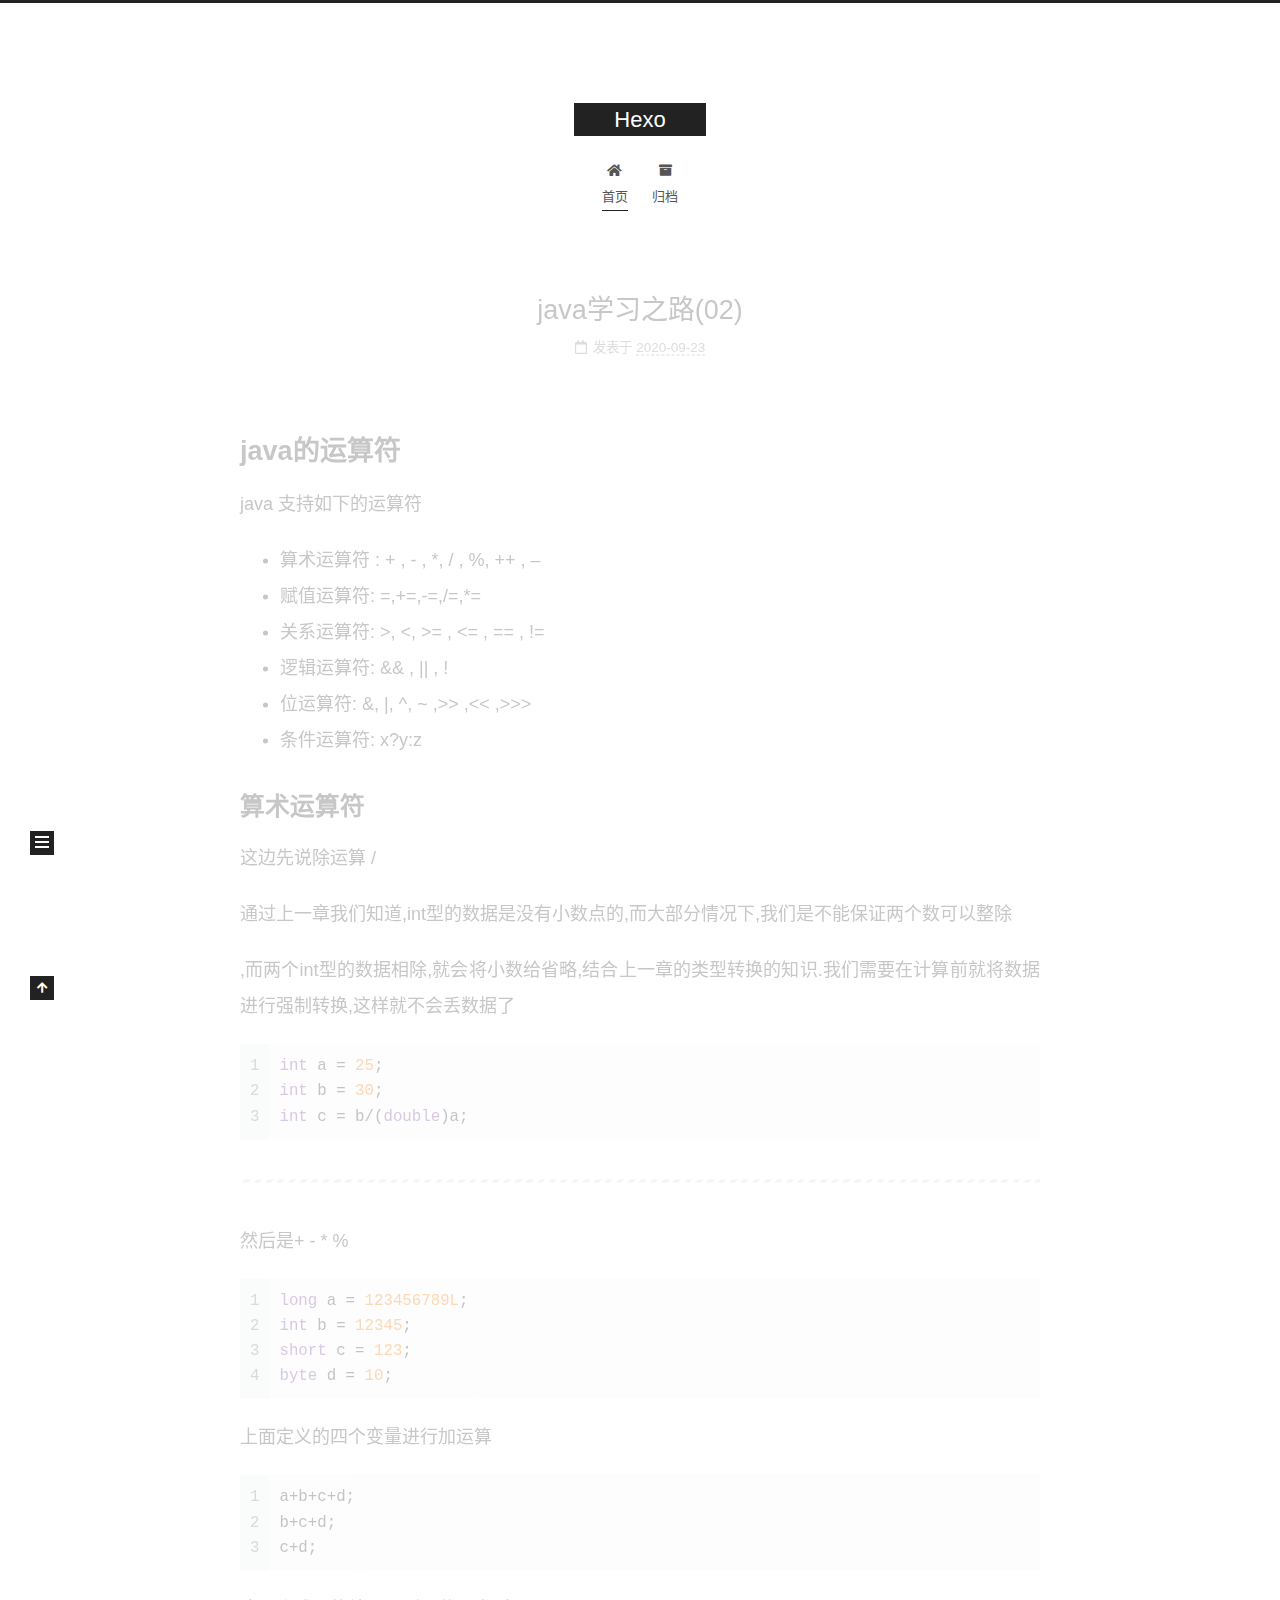
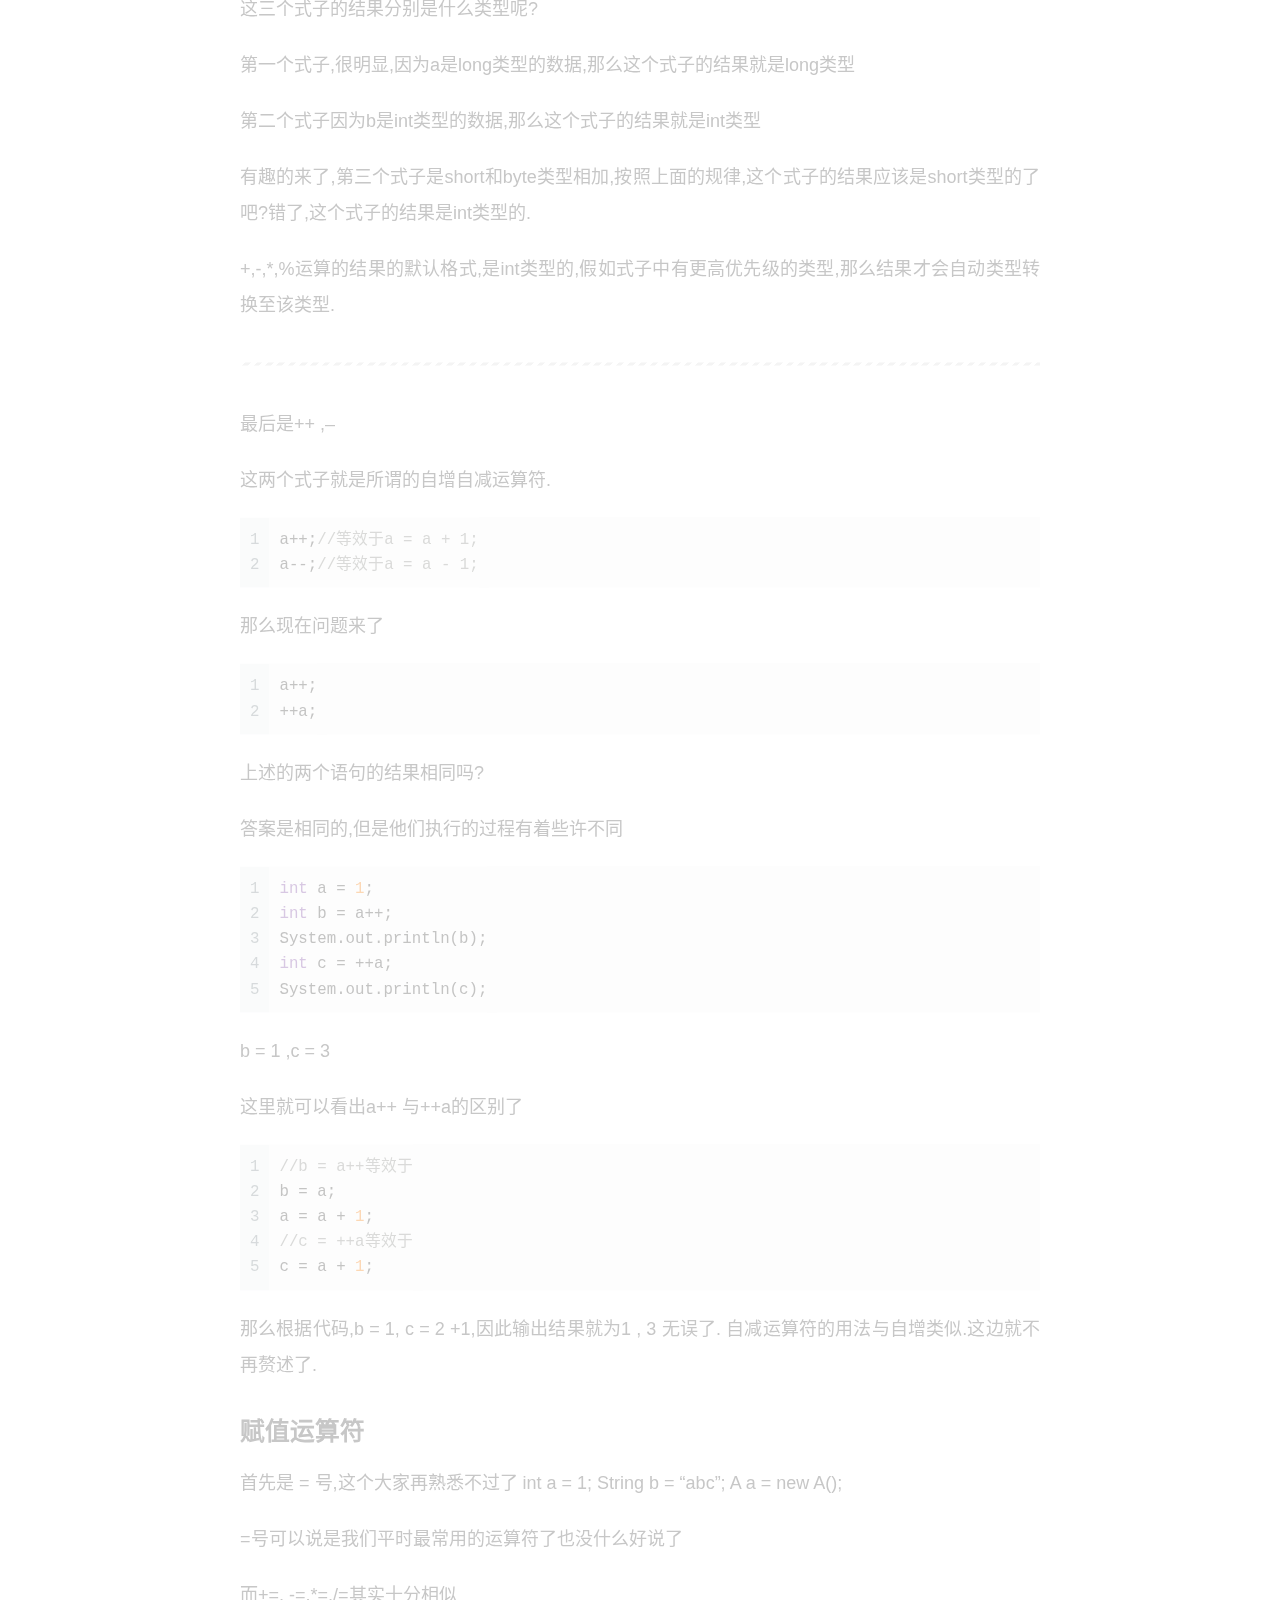
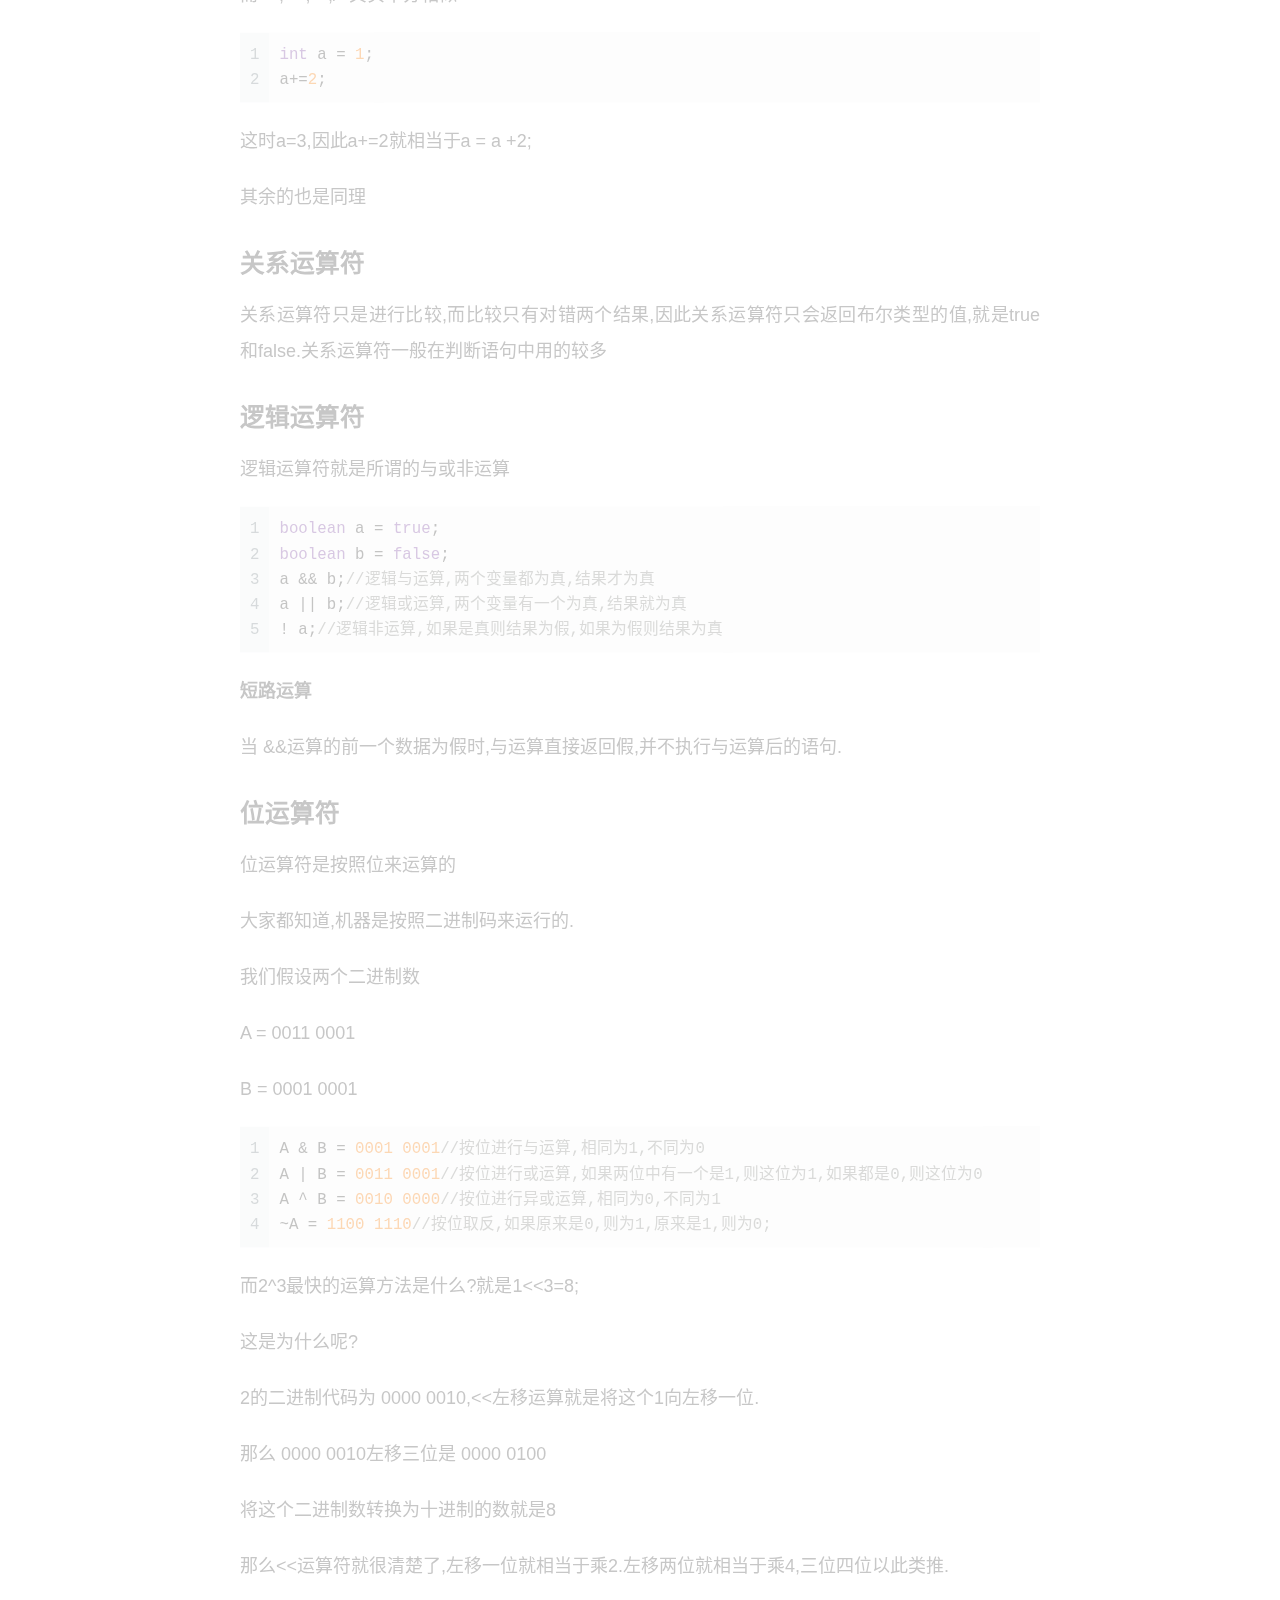
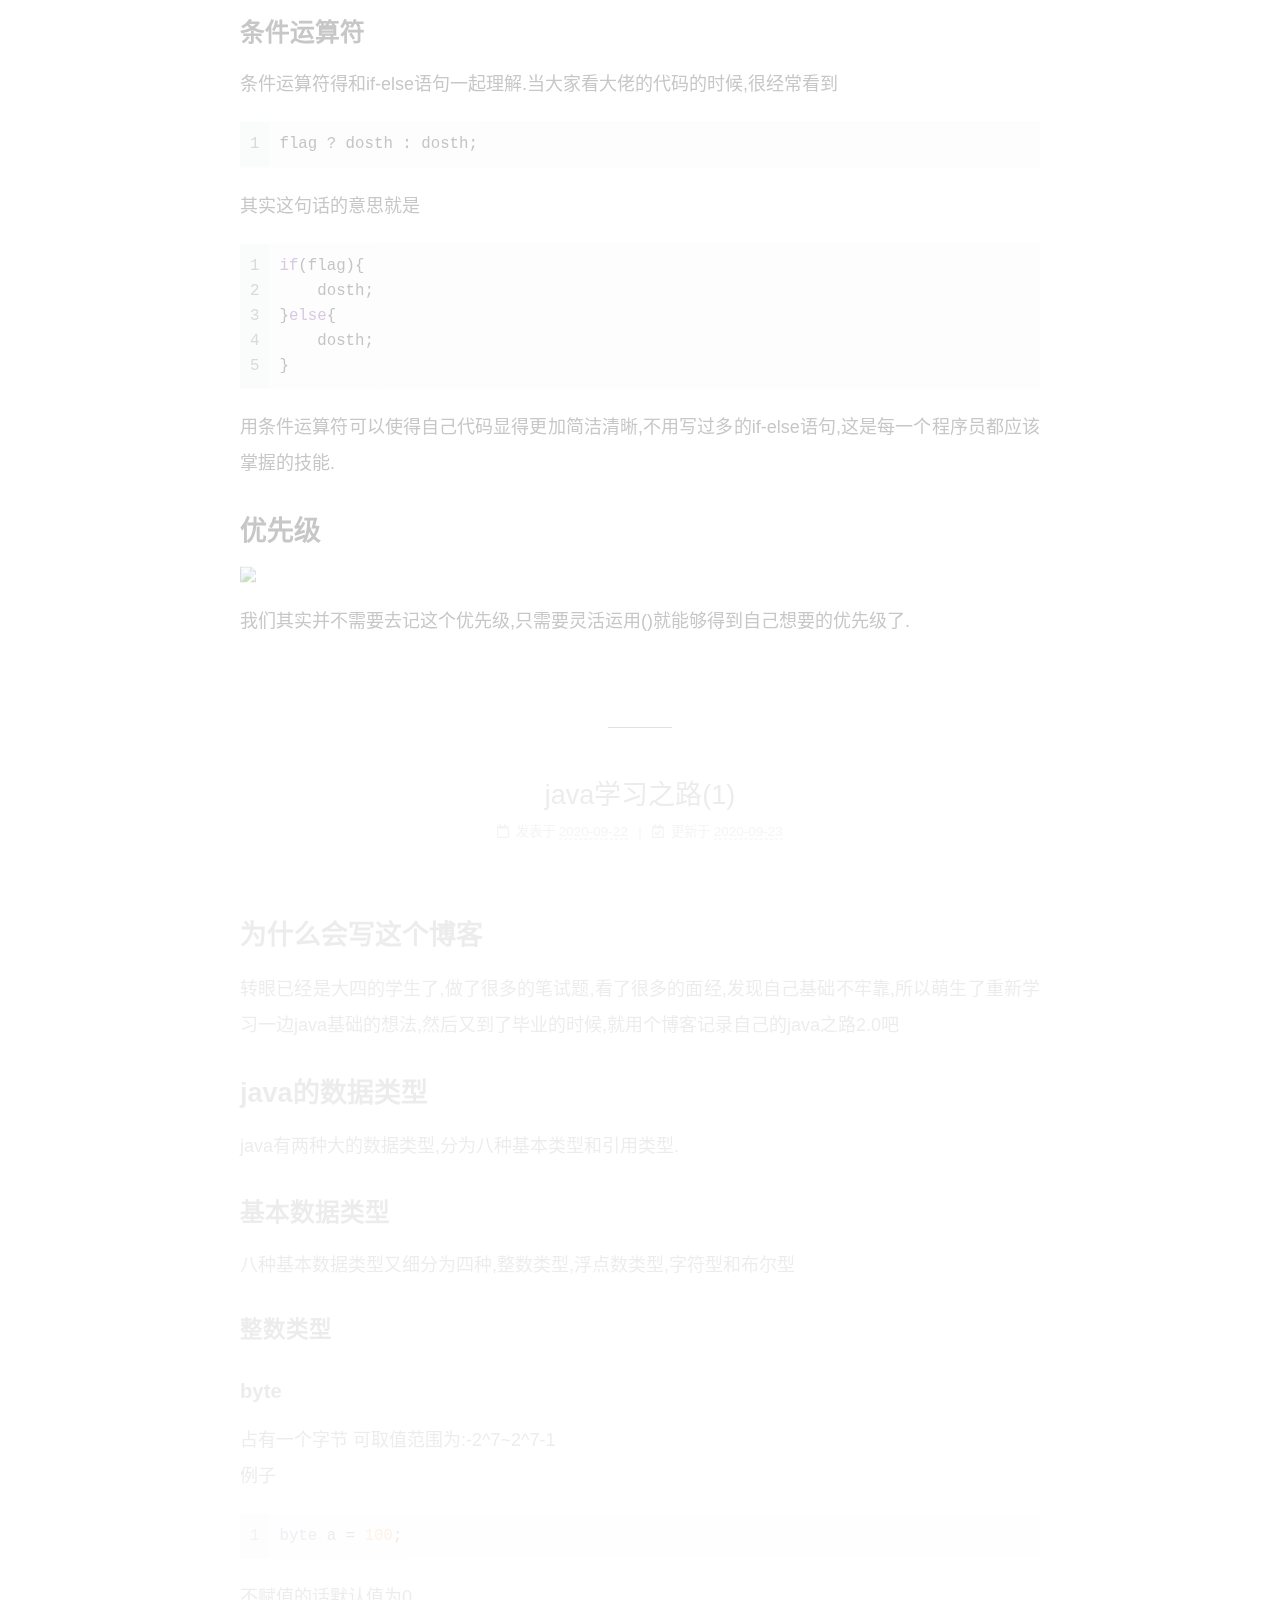
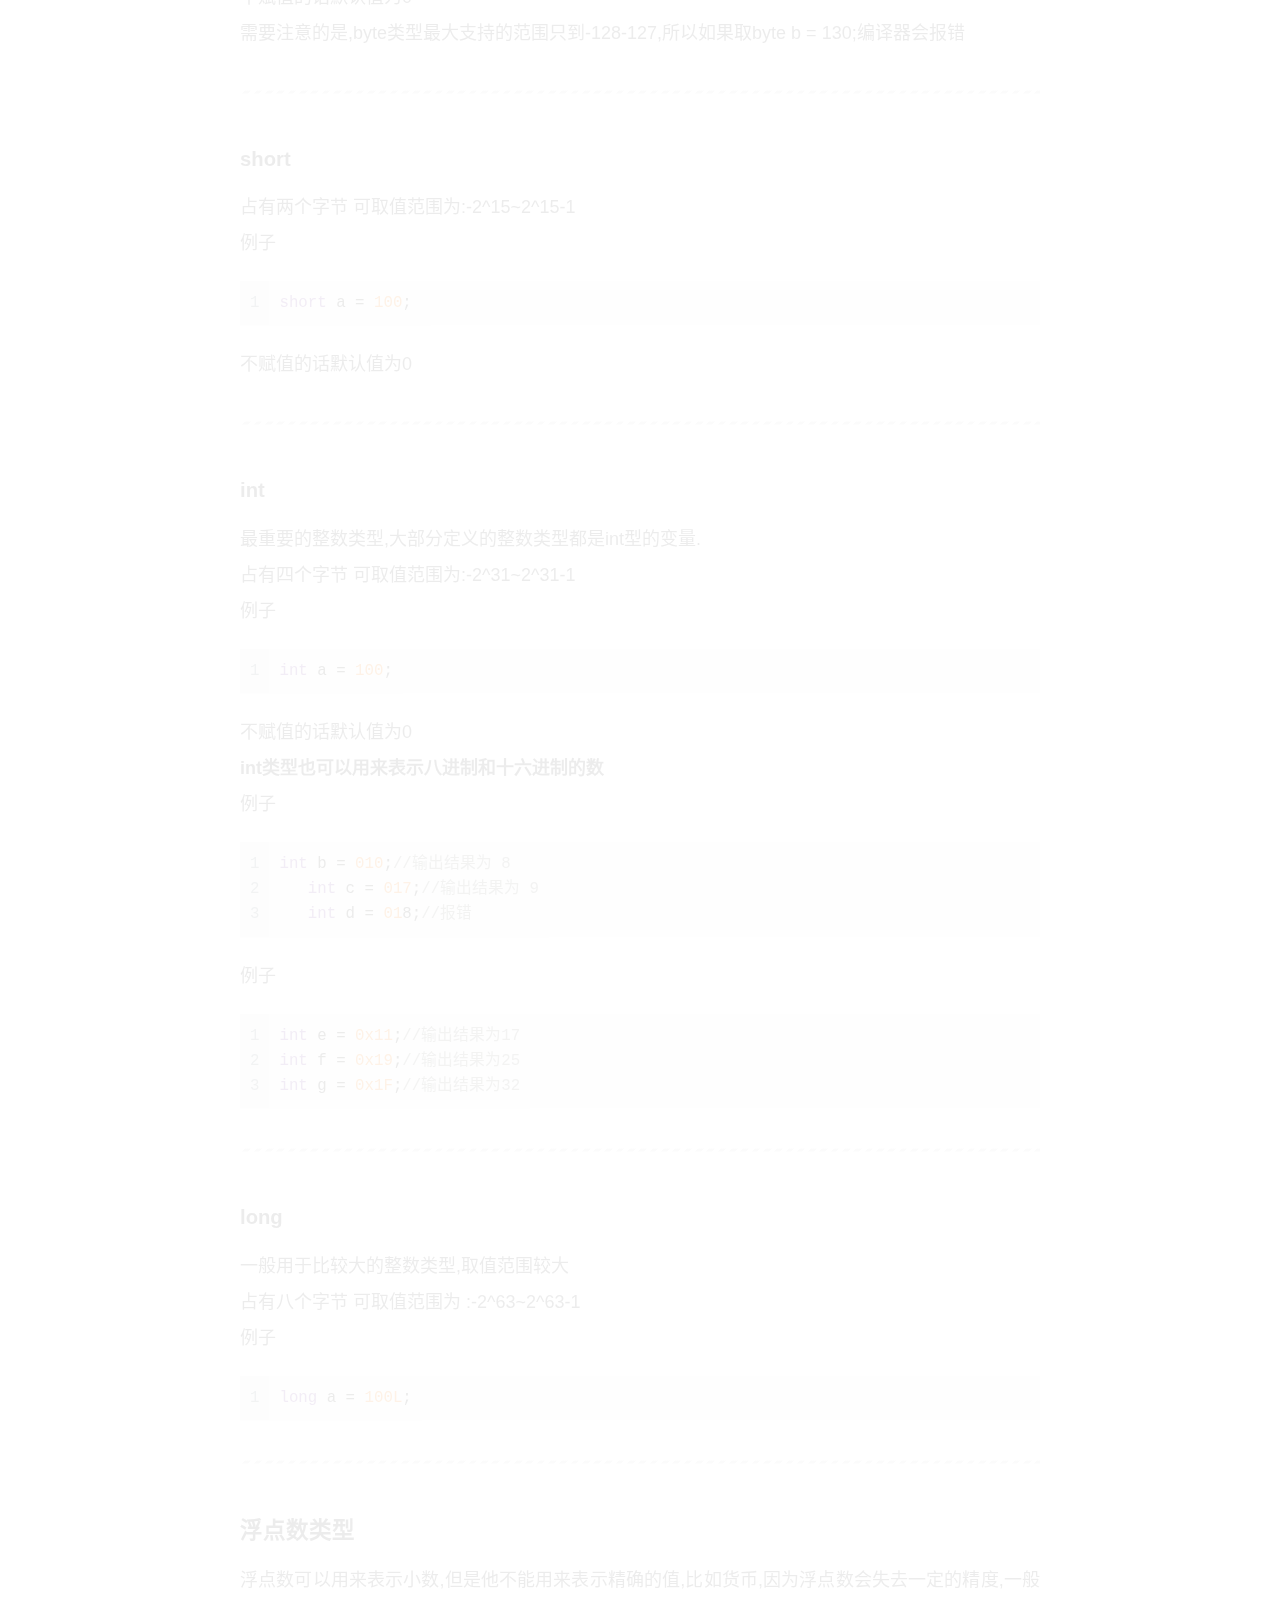
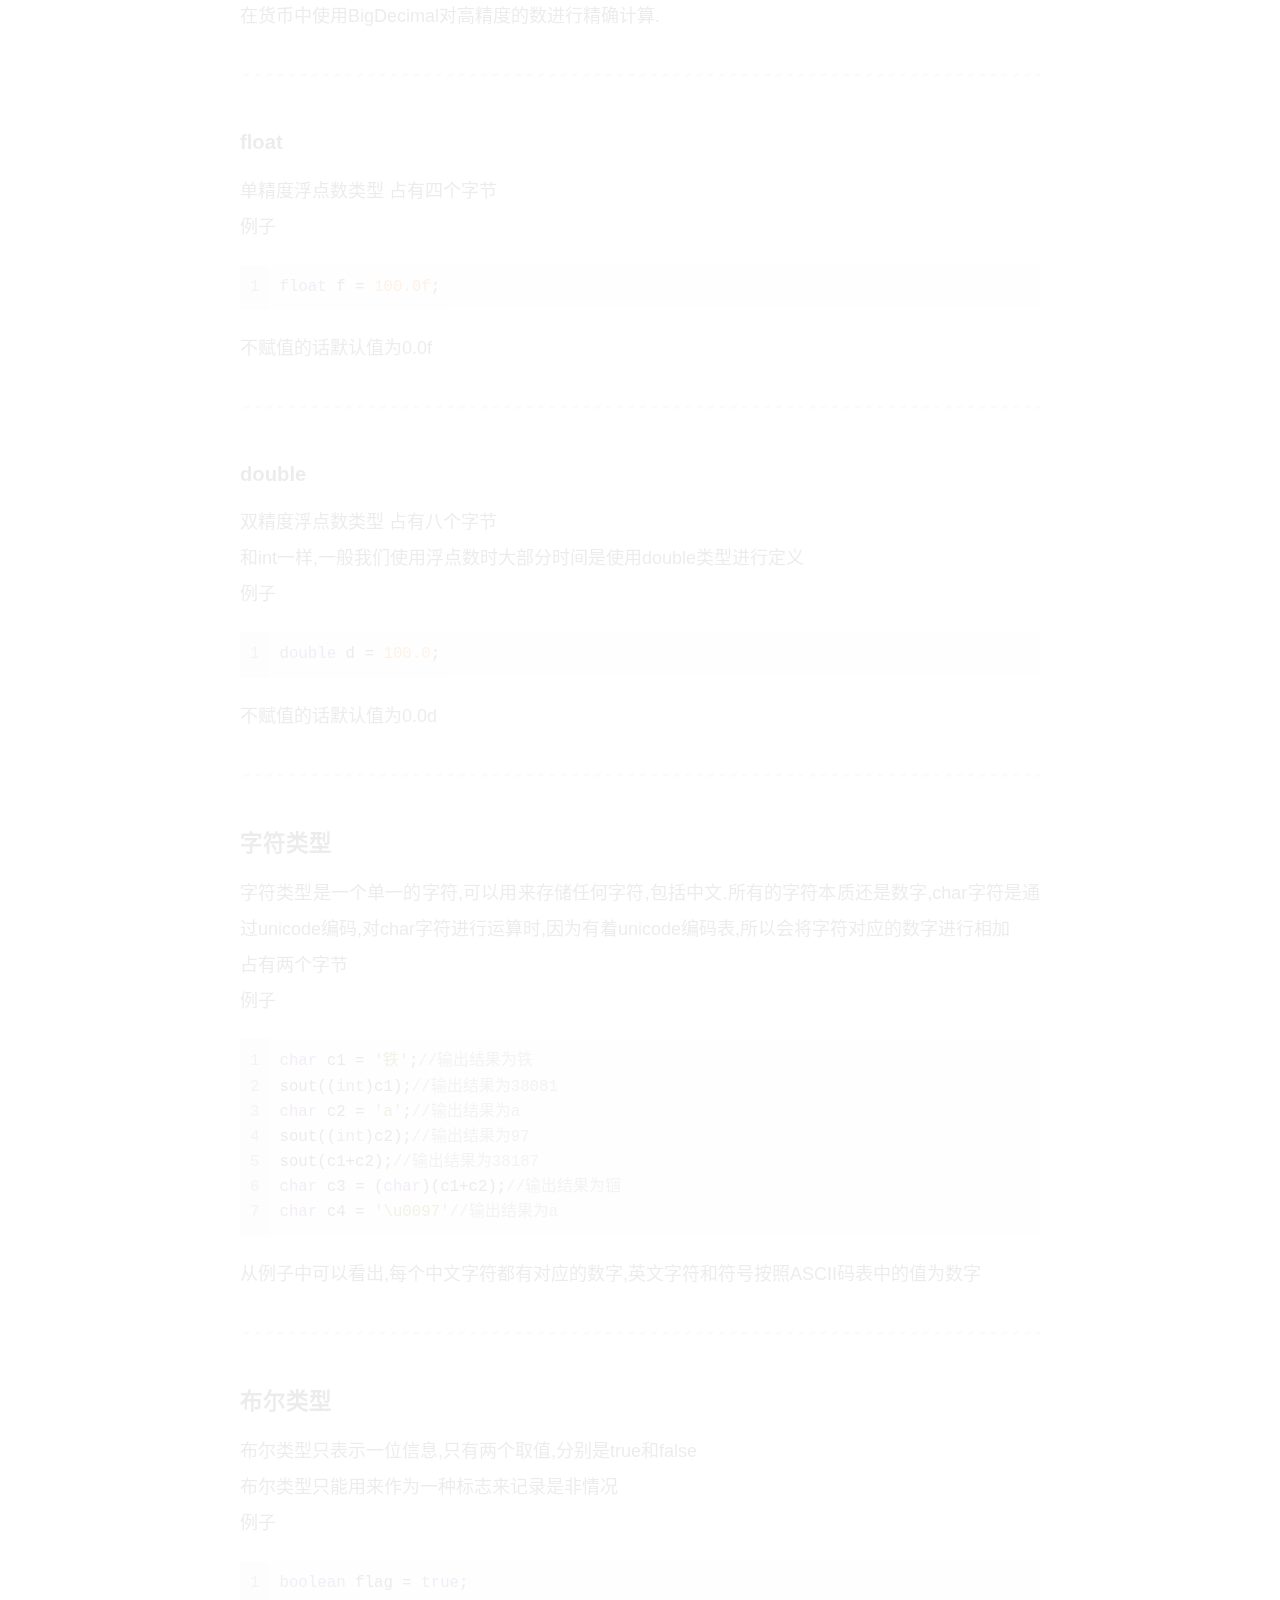
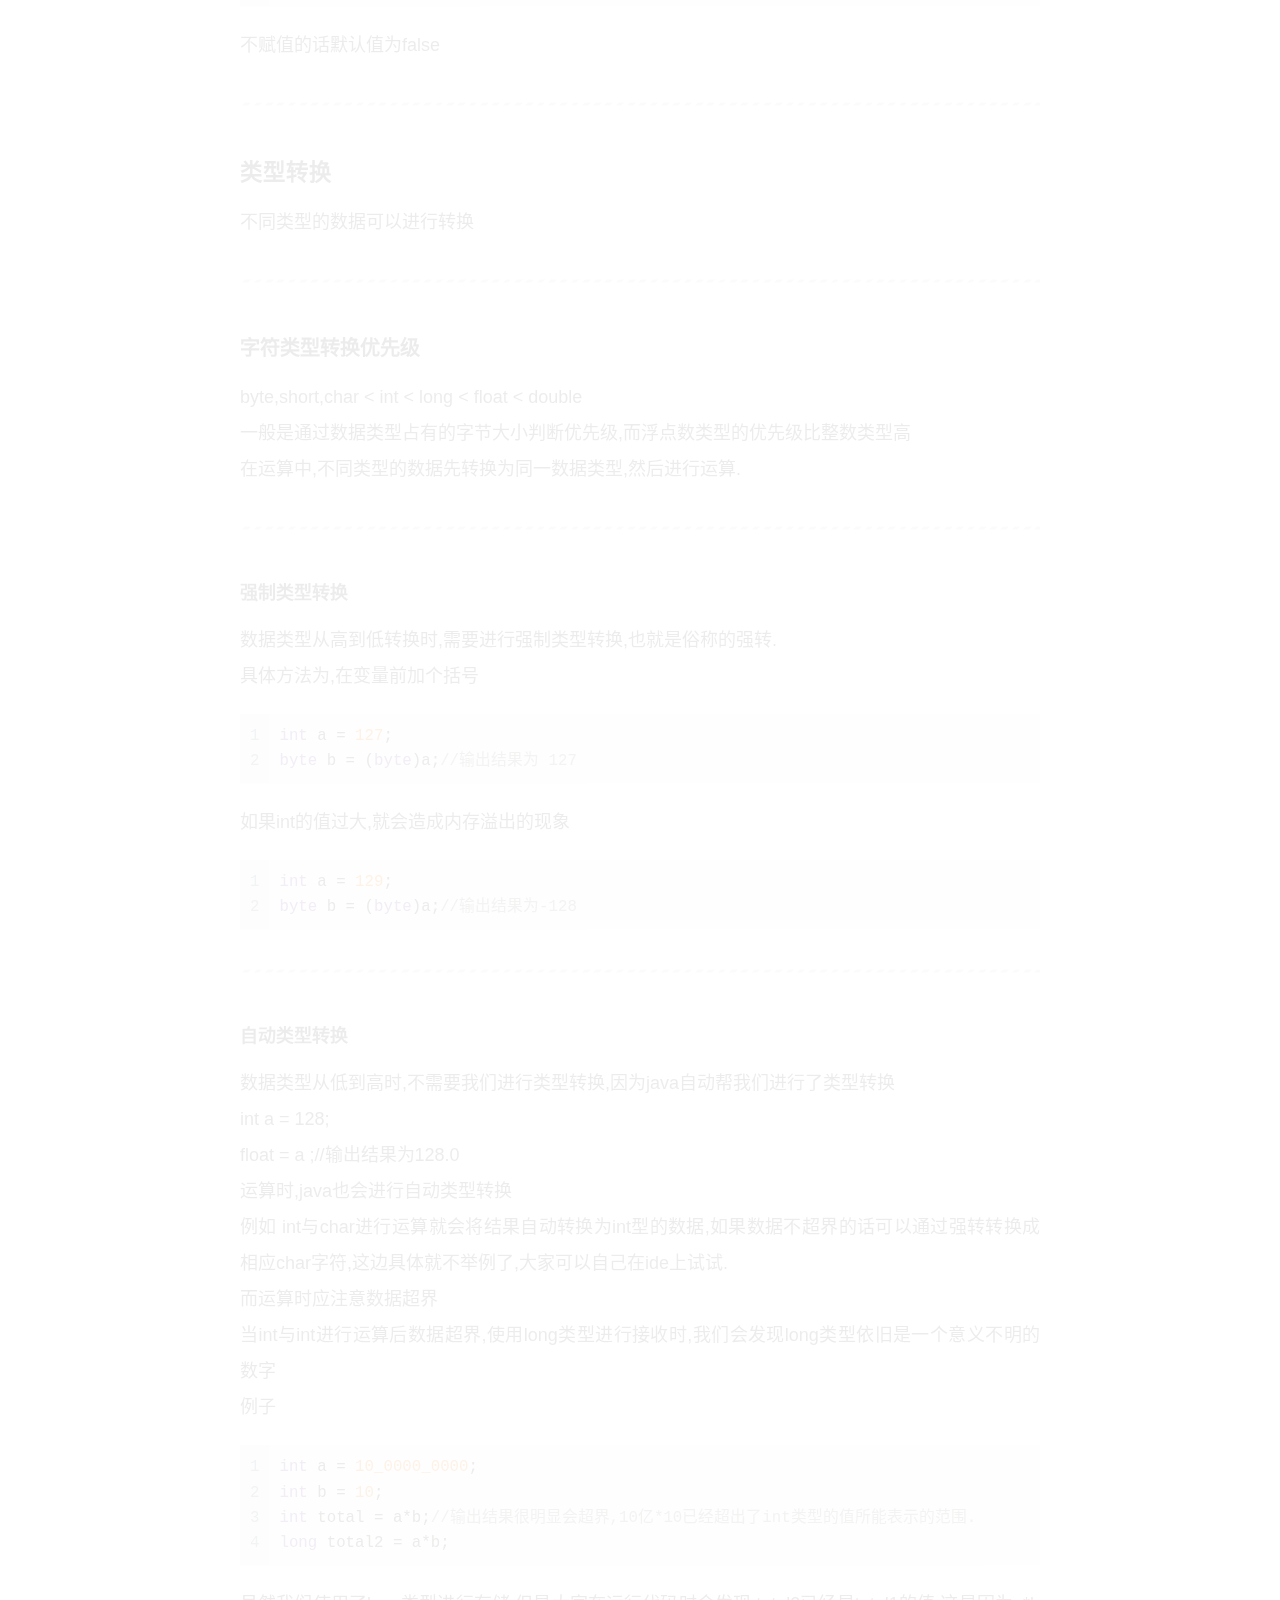
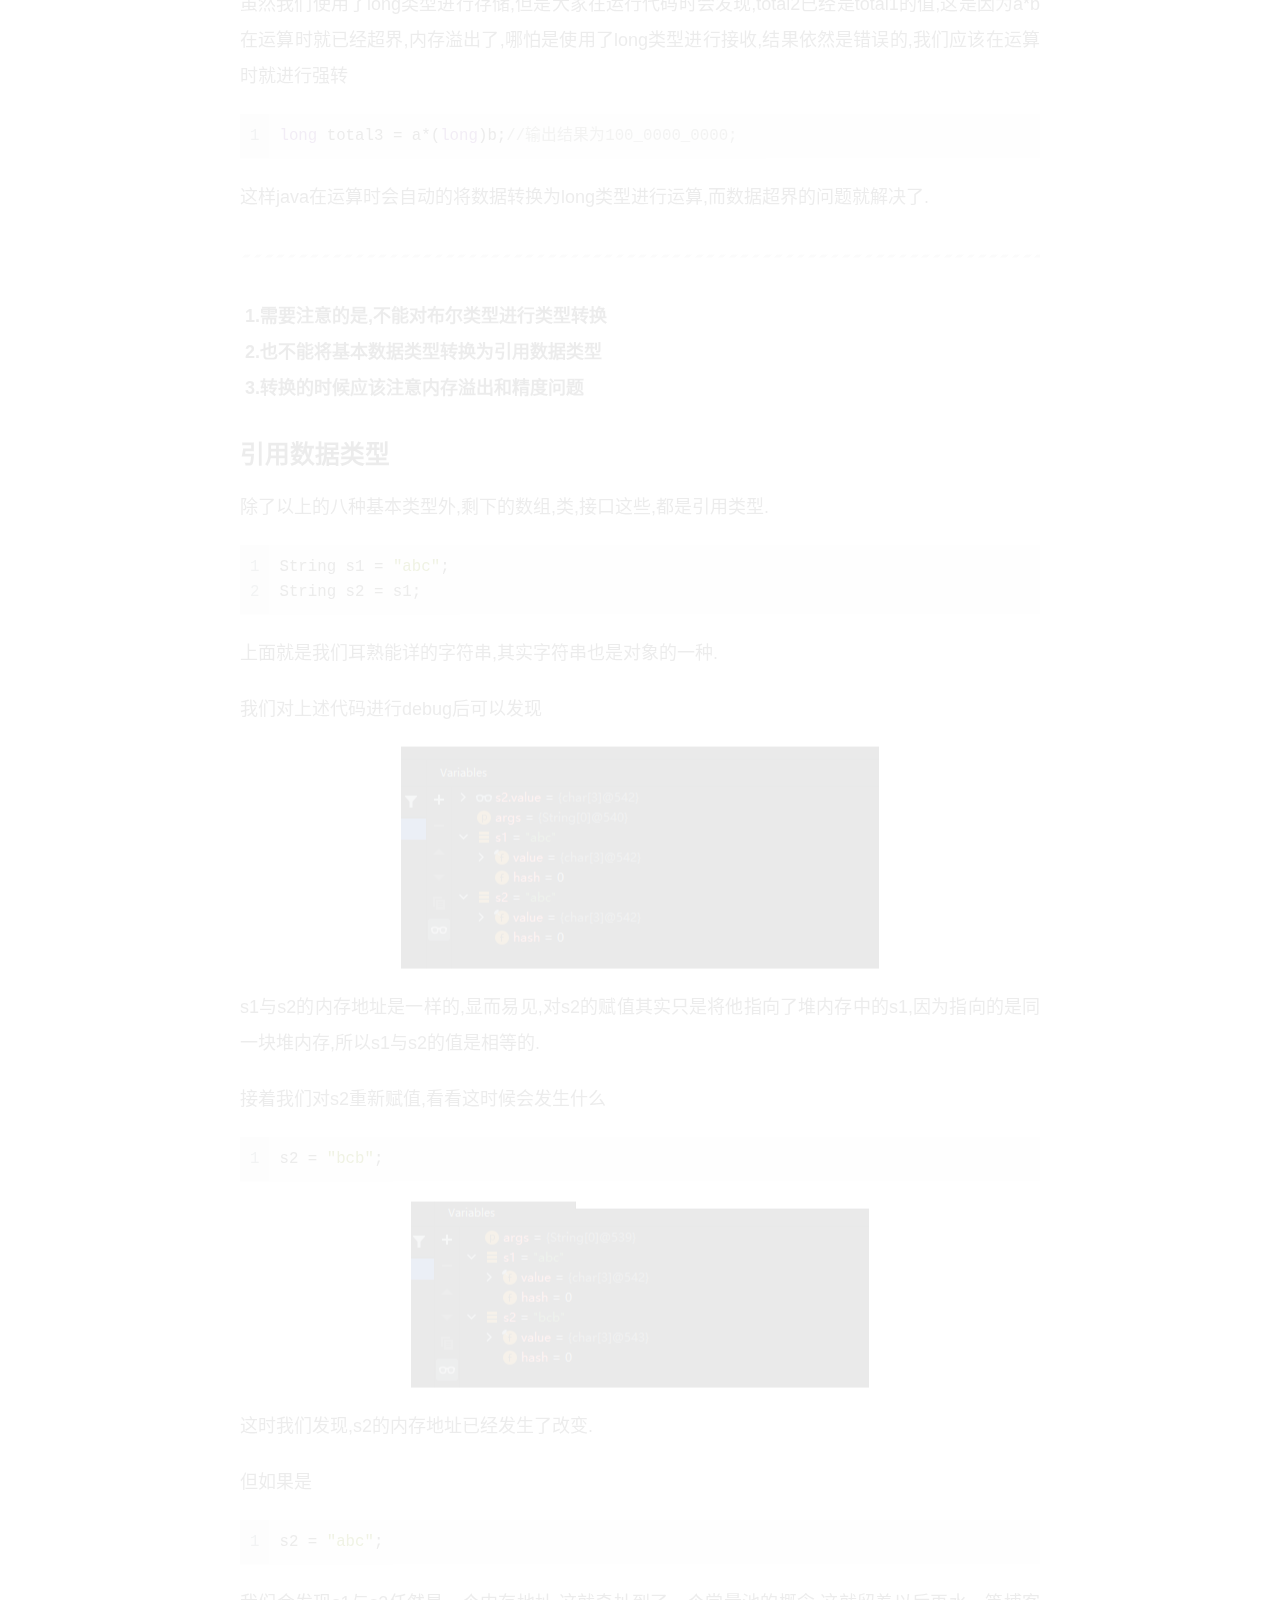
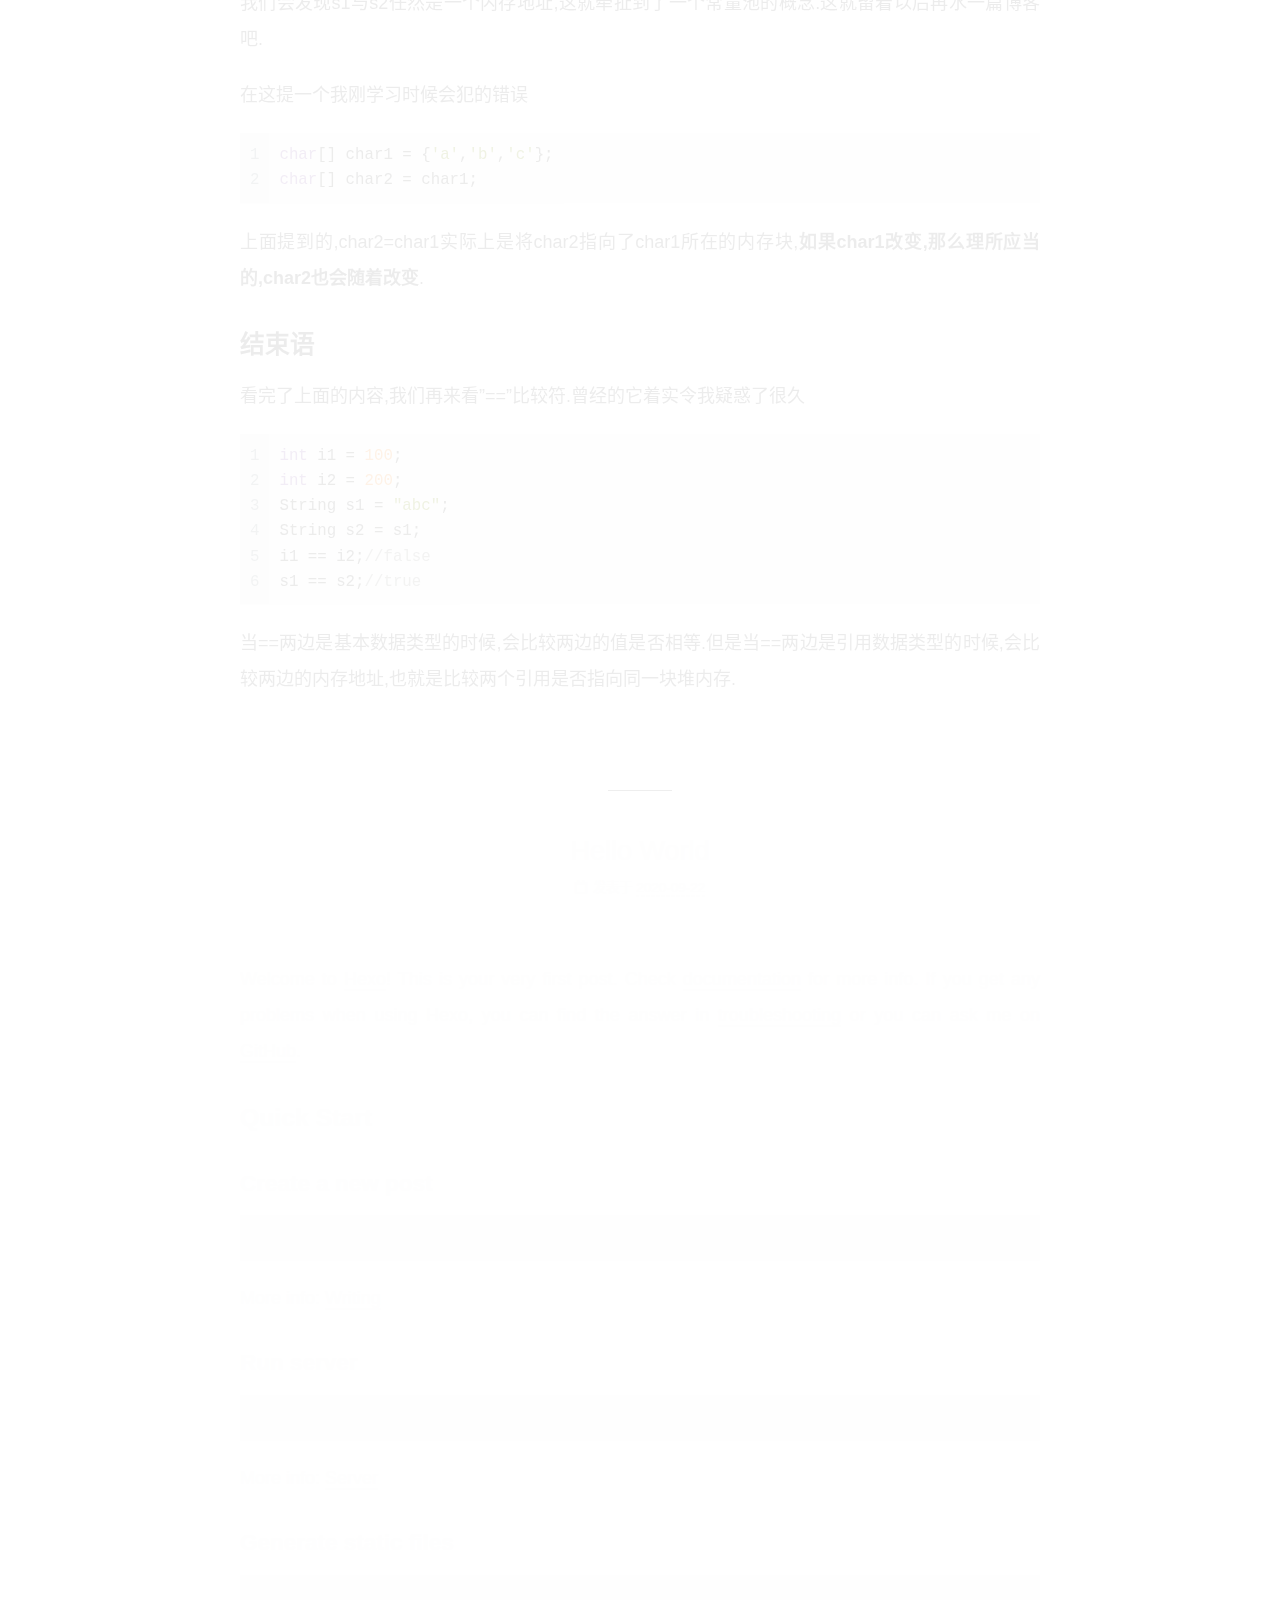
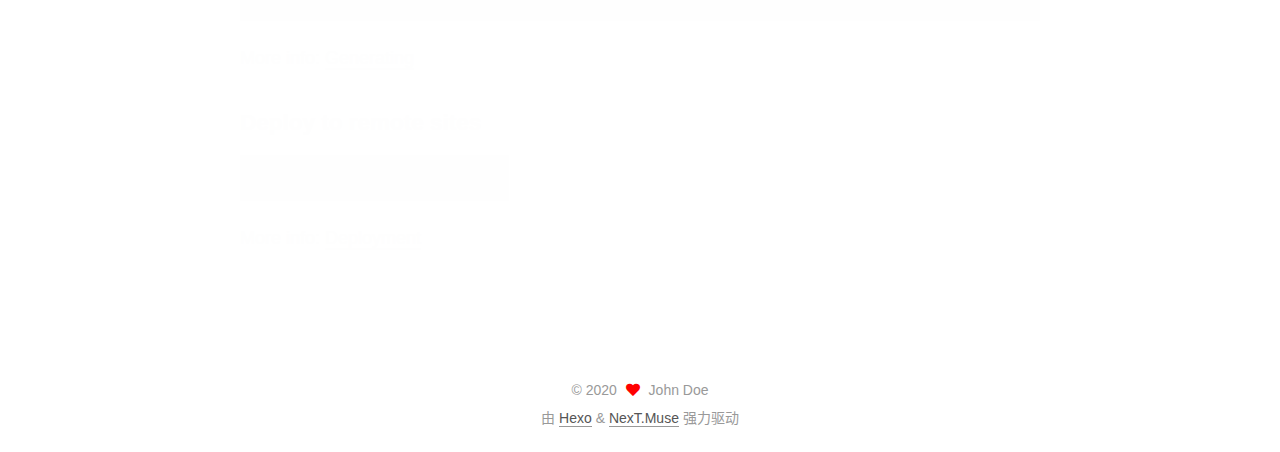
==== index.html @ 0b884594 "Site updated: 2020-09-23 22:15:29" ====
<!DOCTYPE html>
<html lang="zh-CN">
<head>
  <meta charset="UTF-8">
<meta name="viewport" content="width=device-width, initial-scale=1, maximum-scale=2">
<meta name="theme-color" content="#222">
<meta name="generator" content="Hexo 5.2.0">
  <link rel="apple-touch-icon" sizes="180x180" href="/images/apple-touch-icon-next.png">
  <link rel="icon" type="image/png" sizes="32x32" href="/images/favicon-32x32-next.png">
  <link rel="icon" type="image/png" sizes="16x16" href="/images/favicon-16x16-next.png">
  <link rel="mask-icon" href="/images/logo.svg" color="#222">

<link rel="stylesheet" href="/css/main.css">


<link rel="stylesheet" href="/lib/font-awesome/css/all.min.css">

<script id="hexo-configurations">
    var NexT = window.NexT || {};
    var CONFIG = {"hostname":"example.com","root":"/","scheme":"Muse","version":"7.8.0","exturl":false,"sidebar":{"position":"left","display":"post","padding":18,"offset":12,"onmobile":false},"copycode":{"enable":false,"show_result":false,"style":null},"back2top":{"enable":true,"sidebar":false,"scrollpercent":false},"bookmark":{"enable":false,"color":"#222","save":"auto"},"fancybox":false,"mediumzoom":false,"lazyload":false,"pangu":false,"comments":{"style":"tabs","active":null,"storage":true,"lazyload":false,"nav":null},"algolia":{"hits":{"per_page":10},"labels":{"input_placeholder":"Search for Posts","hits_empty":"We didn't find any results for the search: ${query}","hits_stats":"${hits} results found in ${time} ms"}},"localsearch":{"enable":false,"trigger":"auto","top_n_per_article":1,"unescape":false,"preload":false},"motion":{"enable":true,"async":false,"transition":{"post_block":"fadeIn","post_header":"slideDownIn","post_body":"slideDownIn","coll_header":"slideLeftIn","sidebar":"slideUpIn"}}};
  </script>

  <meta property="og:type" content="website">
<meta property="og:title" content="Hexo">
<meta property="og:url" content="http://example.com/index.html">
<meta property="og:site_name" content="Hexo">
<meta property="og:locale" content="zh_CN">
<meta property="article:author" content="John Doe">
<meta name="twitter:card" content="summary">

<link rel="canonical" href="http://example.com/">


<script id="page-configurations">
  // https://hexo.io/docs/variables.html
  CONFIG.page = {
    sidebar: "",
    isHome : true,
    isPost : false,
    lang   : 'zh-CN'
  };
</script>

  <title>Hexo</title>
  






  <noscript>
  <style>
  .use-motion .brand,
  .use-motion .menu-item,
  .sidebar-inner,
  .use-motion .post-block,
  .use-motion .pagination,
  .use-motion .comments,
  .use-motion .post-header,
  .use-motion .post-body,
  .use-motion .collection-header { opacity: initial; }

  .use-motion .site-title,
  .use-motion .site-subtitle {
    opacity: initial;
    top: initial;
  }

  .use-motion .logo-line-before i { left: initial; }
  .use-motion .logo-line-after i { right: initial; }
  </style>
</noscript>

</head>

<body itemscope itemtype="http://schema.org/WebPage">
  <div class="container use-motion">
    <div class="headband"></div>

    <header class="header" itemscope itemtype="http://schema.org/WPHeader">
      <div class="header-inner"><div class="site-brand-container">
  <div class="site-nav-toggle">
    <div class="toggle" aria-label="切换导航栏">
      <span class="toggle-line toggle-line-first"></span>
      <span class="toggle-line toggle-line-middle"></span>
      <span class="toggle-line toggle-line-last"></span>
    </div>
  </div>

  <div class="site-meta">

    <a href="/" class="brand" rel="start">
      <span class="logo-line-before"><i></i></span>
      <h1 class="site-title">Hexo</h1>
      <span class="logo-line-after"><i></i></span>
    </a>
  </div>

  <div class="site-nav-right">
    <div class="toggle popup-trigger">
    </div>
  </div>
</div>




<nav class="site-nav">
  <ul id="menu" class="main-menu menu">
        <li class="menu-item menu-item-home">

    <a href="/" rel="section"><i class="fa fa-home fa-fw"></i>首页</a>

  </li>
        <li class="menu-item menu-item-archives">

    <a href="/archives/" rel="section"><i class="fa fa-archive fa-fw"></i>归档</a>

  </li>
  </ul>
</nav>




</div>
    </header>

    
  <div class="back-to-top">
    <i class="fa fa-arrow-up"></i>
    <span>0%</span>
  </div>


    <main class="main">
      <div class="main-inner">
        <div class="content-wrap">
          

          <div class="content index posts-expand">
            
      
  
  
  <article itemscope itemtype="http://schema.org/Article" class="post-block" lang="zh-CN">
    <link itemprop="mainEntityOfPage" href="http://example.com/2020/09/23/java%E5%AD%A6%E4%B9%A0%E4%B9%8B%E8%B7%AF(2)/">

    <span hidden itemprop="author" itemscope itemtype="http://schema.org/Person">
      <meta itemprop="image" content="/images/avatar.gif">
      <meta itemprop="name" content="John Doe">
      <meta itemprop="description" content="">
    </span>

    <span hidden itemprop="publisher" itemscope itemtype="http://schema.org/Organization">
      <meta itemprop="name" content="Hexo">
    </span>
      <header class="post-header">
        <h2 class="post-title" itemprop="name headline">
          
            <a href="/2020/09/23/java%E5%AD%A6%E4%B9%A0%E4%B9%8B%E8%B7%AF(2)/" class="post-title-link" itemprop="url">java学习之路(02)</a>
        </h2>

        <div class="post-meta">
            <span class="post-meta-item">
              <span class="post-meta-item-icon">
                <i class="far fa-calendar"></i>
              </span>
              <span class="post-meta-item-text">发表于</span>
              

              <time title="创建时间：2020-09-23 15:58:58 / 修改时间：22:15:10" itemprop="dateCreated datePublished" datetime="2020-09-23T15:58:58+08:00">2020-09-23</time>
            </span>

          

        </div>
      </header>

    
    
    
    <div class="post-body" itemprop="articleBody">

      
          <h1 id="java的运算符"><a href="#java的运算符" class="headerlink" title="java的运算符"></a>java的运算符</h1><p>java 支持如下的运算符</p>
<ul>
<li>算术运算符 : + , - , *, / , %, ++ , – </li>
<li>赋值运算符: =,+=,-=,/=,*=</li>
<li>关系运算符: &gt;, &lt;, &gt;= , &lt;= , == , !=</li>
<li>逻辑运算符: &amp;&amp; , || , !</li>
<li>位运算符: &amp;, |, ^, ~ ,&gt;&gt; ,&lt;&lt; ,&gt;&gt;&gt;</li>
<li>条件运算符: x?y:z</li>
</ul>
<h2 id="算术运算符"><a href="#算术运算符" class="headerlink" title="算术运算符"></a>算术运算符</h2><p>这边先说除运算 /</p>
<p>通过上一章我们知道,int型的数据是没有小数点的,而大部分情况下,我们是不能保证两个数可以整除</p>
<p>,而两个int型的数据相除,就会将小数给省略,结合上一章的类型转换的知识.我们需要在计算前就将数据进行强制转换,这样就不会丢数据了</p>
<figure class="highlight java"><table><tr><td class="gutter"><pre><span class="line">1</span><br><span class="line">2</span><br><span class="line">3</span><br></pre></td><td class="code"><pre><span class="line"><span class="keyword">int</span> a = <span class="number">25</span>;</span><br><span class="line"><span class="keyword">int</span> b = <span class="number">30</span>;</span><br><span class="line"><span class="keyword">int</span> c = b/(<span class="keyword">double</span>)a;</span><br></pre></td></tr></table></figure>

<hr>
<p>然后是+ - * %</p>
<figure class="highlight java"><table><tr><td class="gutter"><pre><span class="line">1</span><br><span class="line">2</span><br><span class="line">3</span><br><span class="line">4</span><br></pre></td><td class="code"><pre><span class="line"><span class="keyword">long</span> a = <span class="number">123456789L</span>;</span><br><span class="line"><span class="keyword">int</span> b = <span class="number">12345</span>;</span><br><span class="line"><span class="keyword">short</span> c = <span class="number">123</span>;</span><br><span class="line"><span class="keyword">byte</span> d = <span class="number">10</span>;</span><br></pre></td></tr></table></figure>

<p>上面定义的四个变量进行加运算</p>
<figure class="highlight java"><table><tr><td class="gutter"><pre><span class="line">1</span><br><span class="line">2</span><br><span class="line">3</span><br></pre></td><td class="code"><pre><span class="line">a+b+c+d;</span><br><span class="line">b+c+d;</span><br><span class="line">c+d;</span><br></pre></td></tr></table></figure>

<p>这三个式子的结果分别是什么类型呢?</p>
<p>第一个式子,很明显,因为a是long类型的数据,那么这个式子的结果就是long类型</p>
<p>第二个式子因为b是int类型的数据,那么这个式子的结果就是int类型</p>
<p>有趣的来了,第三个式子是short和byte类型相加,按照上面的规律,这个式子的结果应该是short类型的了吧?错了,这个式子的结果是int类型的.</p>
<p>+,-,*,%运算的结果的默认格式,是int类型的,假如式子中有更高优先级的类型,那么结果才会自动类型转换至该类型.</p>
<hr>
<p>最后是++ ,–</p>
<p>这两个式子就是所谓的自增自减运算符.</p>
<figure class="highlight java"><table><tr><td class="gutter"><pre><span class="line">1</span><br><span class="line">2</span><br></pre></td><td class="code"><pre><span class="line">a++;<span class="comment">//等效于a = a + 1;</span></span><br><span class="line">a--;<span class="comment">//等效于a = a - 1;</span></span><br></pre></td></tr></table></figure>

<p>那么现在问题来了</p>
<figure class="highlight java"><table><tr><td class="gutter"><pre><span class="line">1</span><br><span class="line">2</span><br></pre></td><td class="code"><pre><span class="line">a++;</span><br><span class="line">++a;</span><br></pre></td></tr></table></figure>

<p>上述的两个语句的结果相同吗?</p>
<p>答案是相同的,但是他们执行的过程有着些许不同</p>
<figure class="highlight java"><table><tr><td class="gutter"><pre><span class="line">1</span><br><span class="line">2</span><br><span class="line">3</span><br><span class="line">4</span><br><span class="line">5</span><br></pre></td><td class="code"><pre><span class="line"><span class="keyword">int</span> a = <span class="number">1</span>;</span><br><span class="line"><span class="keyword">int</span> b = a++;</span><br><span class="line">System.out.println(b);</span><br><span class="line"><span class="keyword">int</span> c = ++a;</span><br><span class="line">System.out.println(c);</span><br></pre></td></tr></table></figure>

<p>b = 1 ,c = 3</p>
<p>这里就可以看出a++ 与++a的区别了</p>
<figure class="highlight java"><table><tr><td class="gutter"><pre><span class="line">1</span><br><span class="line">2</span><br><span class="line">3</span><br><span class="line">4</span><br><span class="line">5</span><br></pre></td><td class="code"><pre><span class="line"><span class="comment">//b = a++等效于</span></span><br><span class="line">b = a;</span><br><span class="line">a = a + <span class="number">1</span>;</span><br><span class="line"><span class="comment">//c = ++a等效于</span></span><br><span class="line">c = a + <span class="number">1</span>;</span><br></pre></td></tr></table></figure>

<p>那么根据代码,b = 1, c = 2 +1,因此输出结果就为1 , 3 无误了. 自减运算符的用法与自增类似.这边就不再赘述了.</p>
<h2 id="赋值运算符"><a href="#赋值运算符" class="headerlink" title="赋值运算符"></a>赋值运算符</h2><p>首先是 = 号,这个大家再熟悉不过了 int a = 1; String b = “abc”; A a = new A();</p>
<p>=号可以说是我们平时最常用的运算符了也没什么好说了</p>
<p>而+=, -=,*=,/=其实十分相似</p>
<figure class="highlight java"><table><tr><td class="gutter"><pre><span class="line">1</span><br><span class="line">2</span><br></pre></td><td class="code"><pre><span class="line"><span class="keyword">int</span> a = <span class="number">1</span>;</span><br><span class="line">a+=<span class="number">2</span>;</span><br></pre></td></tr></table></figure>

<p>这时a=3,因此a+=2就相当于a = a +2;</p>
<p>其余的也是同理</p>
<h2 id="关系运算符"><a href="#关系运算符" class="headerlink" title="关系运算符"></a>关系运算符</h2><p>关系运算符只是进行比较,而比较只有对错两个结果,因此关系运算符只会返回布尔类型的值,就是true和false.关系运算符一般在判断语句中用的较多</p>
<h2 id="逻辑运算符"><a href="#逻辑运算符" class="headerlink" title="逻辑运算符"></a>逻辑运算符</h2><p>逻辑运算符就是所谓的与或非运算</p>
<figure class="highlight java"><table><tr><td class="gutter"><pre><span class="line">1</span><br><span class="line">2</span><br><span class="line">3</span><br><span class="line">4</span><br><span class="line">5</span><br></pre></td><td class="code"><pre><span class="line"><span class="keyword">boolean</span> a = <span class="keyword">true</span>;</span><br><span class="line"><span class="keyword">boolean</span> b = <span class="keyword">false</span>;</span><br><span class="line">a &amp;&amp; b;<span class="comment">//逻辑与运算,两个变量都为真,结果才为真</span></span><br><span class="line">a || b;<span class="comment">//逻辑或运算,两个变量有一个为真,结果就为真</span></span><br><span class="line">! a;<span class="comment">//逻辑非运算,如果是真则结果为假,如果为假则结果为真</span></span><br></pre></td></tr></table></figure>

<p><strong>短路运算</strong></p>
<p>当 &amp;&amp;运算的前一个数据为假时,与运算直接返回假,并不执行与运算后的语句.</p>
<h2 id="位运算符"><a href="#位运算符" class="headerlink" title="位运算符"></a>位运算符</h2><p>位运算符是按照位来运算的</p>
<p>大家都知道,机器是按照二进制码来运行的.</p>
<p>我们假设两个二进制数</p>
<p>A = 0011 0001</p>
<p>B = 0001 0001</p>
<figure class="highlight java"><table><tr><td class="gutter"><pre><span class="line">1</span><br><span class="line">2</span><br><span class="line">3</span><br><span class="line">4</span><br></pre></td><td class="code"><pre><span class="line">A &amp; B = <span class="number">0001</span> <span class="number">0001</span><span class="comment">//按位进行与运算,相同为1,不同为0</span></span><br><span class="line">A | B = <span class="number">0011</span> <span class="number">0001</span><span class="comment">//按位进行或运算,如果两位中有一个是1,则这位为1,如果都是0,则这位为0</span></span><br><span class="line">A ^ B = <span class="number">0010</span> <span class="number">0000</span><span class="comment">//按位进行异或运算,相同为0,不同为1</span></span><br><span class="line">~A = <span class="number">1100</span> <span class="number">1110</span><span class="comment">//按位取反,如果原来是0,则为1,原来是1,则为0;</span></span><br></pre></td></tr></table></figure>

<p>而2^3最快的运算方法是什么?就是1&lt;&lt;3=8;</p>
<p>这是为什么呢? </p>
<p>2的二进制代码为 0000 0010,&lt;&lt;左移运算就是将这个1向左移一位.</p>
<p>那么 0000 0010左移三位是 0000 0100</p>
<p>将这个二进制数转换为十进制的数就是8</p>
<p>那么&lt;&lt;运算符就很清楚了,左移一位就相当于乘2.左移两位就相当于乘4,三位四位以此类推.</p>
<h2 id="条件运算符"><a href="#条件运算符" class="headerlink" title="条件运算符"></a>条件运算符</h2><p>条件运算符得和if-else语句一起理解.当大家看大佬的代码的时候,很经常看到 </p>
<figure class="highlight java"><table><tr><td class="gutter"><pre><span class="line">1</span><br></pre></td><td class="code"><pre><span class="line">flag ? dosth : dosth;</span><br></pre></td></tr></table></figure>

<p>其实这句话的意思就是</p>
<figure class="highlight java"><table><tr><td class="gutter"><pre><span class="line">1</span><br><span class="line">2</span><br><span class="line">3</span><br><span class="line">4</span><br><span class="line">5</span><br></pre></td><td class="code"><pre><span class="line"><span class="keyword">if</span>(flag)&#123;</span><br><span class="line">    dosth;</span><br><span class="line">&#125;<span class="keyword">else</span>&#123;</span><br><span class="line">    dosth;</span><br><span class="line">&#125;</span><br></pre></td></tr></table></figure>

<p>用条件运算符可以使得自己代码显得更加简洁清晰,不用写过多的if-else语句,这是每一个程序员都应该掌握的技能.</p>
<h1 id="优先级"><a href="#优先级" class="headerlink" title="优先级"></a>优先级</h1><p><img src="/2020/09/23/java%E5%AD%A6%E4%B9%A0%E4%B9%8B%E8%B7%AF(2)/HEXO\tiezhu_blog\source_posts\java学习之路(2)\02_1.png"></p>
<p>我们其实并不需要去记这个优先级,只需要灵活运用()就能够得到自己想要的优先级了.</p>

      
    </div>

    
    
    
      <footer class="post-footer">
        <div class="post-eof"></div>
      </footer>
  </article>
  
  
  

      
  
  
  <article itemscope itemtype="http://schema.org/Article" class="post-block" lang="zh-CN">
    <link itemprop="mainEntityOfPage" href="http://example.com/2020/09/22/java%E5%AD%A6%E4%B9%A0%E4%B9%8B%E8%B7%AF(1)/">

    <span hidden itemprop="author" itemscope itemtype="http://schema.org/Person">
      <meta itemprop="image" content="/images/avatar.gif">
      <meta itemprop="name" content="John Doe">
      <meta itemprop="description" content="">
    </span>

    <span hidden itemprop="publisher" itemscope itemtype="http://schema.org/Organization">
      <meta itemprop="name" content="Hexo">
    </span>
      <header class="post-header">
        <h2 class="post-title" itemprop="name headline">
          
            <a href="/2020/09/22/java%E5%AD%A6%E4%B9%A0%E4%B9%8B%E8%B7%AF(1)/" class="post-title-link" itemprop="url">java学习之路(1)</a>
        </h2>

        <div class="post-meta">
            <span class="post-meta-item">
              <span class="post-meta-item-icon">
                <i class="far fa-calendar"></i>
              </span>
              <span class="post-meta-item-text">发表于</span>

              <time title="创建时间：2020-09-22 20:01:16" itemprop="dateCreated datePublished" datetime="2020-09-22T20:01:16+08:00">2020-09-22</time>
            </span>
              <span class="post-meta-item">
                <span class="post-meta-item-icon">
                  <i class="far fa-calendar-check"></i>
                </span>
                <span class="post-meta-item-text">更新于</span>
                <time title="修改时间：2020-09-23 22:13:22" itemprop="dateModified" datetime="2020-09-23T22:13:22+08:00">2020-09-23</time>
              </span>

          

        </div>
      </header>

    
    
    
    <div class="post-body" itemprop="articleBody">

      
          <h1 id="为什么会写这个博客"><a href="#为什么会写这个博客" class="headerlink" title="为什么会写这个博客"></a>为什么会写这个博客</h1><p>转眼已经是大四的学生了,做了很多的笔试题,看了很多的面经,发现自己基础不牢靠,所以萌生了重新学习一边java基础的想法,然后又到了毕业的时候,就用个博客记录自己的java之路2.0吧</p>
<h1 id="java的数据类型"><a href="#java的数据类型" class="headerlink" title="java的数据类型"></a>java的数据类型</h1><p>java有两种大的数据类型,分为八种基本类型和引用类型.</p>
<h2 id="基本数据类型"><a href="#基本数据类型" class="headerlink" title="基本数据类型"></a>基本数据类型</h2><p>八种基本数据类型又细分为四种,整数类型,浮点数类型,字符型和布尔型</p>
<h3 id="整数类型"><a href="#整数类型" class="headerlink" title="整数类型"></a>整数类型</h3><h4 id="byte"><a href="#byte" class="headerlink" title="byte"></a>byte</h4><p>占有一个字节 可取值范围为:-2^7~2^7-1<br>例子 </p>
<figure class="highlight java"><table><tr><td class="gutter"><pre><span class="line">1</span><br></pre></td><td class="code"><pre><span class="line"><span class="keyword">byte</span> a = <span class="number">100</span>;</span><br></pre></td></tr></table></figure>

<p>不赋值的话默认值为0<br>需要注意的是,byte类型最大支持的范围只到-128-127,所以如果取byte b = 130;编译器会报错  </p>
<hr>
<h4 id="short"><a href="#short" class="headerlink" title="short"></a>short</h4><p>占有两个字节 可取值范围为:-2^15~2^15-1<br>例子</p>
<figure class="highlight java"><table><tr><td class="gutter"><pre><span class="line">1</span><br></pre></td><td class="code"><pre><span class="line"><span class="keyword">short</span> a = <span class="number">100</span>; </span><br></pre></td></tr></table></figure>

<p>不赋值的话默认值为0</p>
<hr>
<h4 id="int"><a href="#int" class="headerlink" title="int"></a>int</h4><p>最重要的整数类型,大部分定义的整数类型都是int型的变量.<br>占有四个字节 可取值范围为:-2^31~2^31-1<br>例子 </p>
<figure class="highlight java"><table><tr><td class="gutter"><pre><span class="line">1</span><br></pre></td><td class="code"><pre><span class="line"><span class="keyword">int</span> a = <span class="number">100</span>;</span><br></pre></td></tr></table></figure>

<p>不赋值的话默认值为0<br><strong>int类型也可以用来表示八进制和十六进制的数</strong><br>例子 </p>
<figure class="highlight java"><table><tr><td class="gutter"><pre><span class="line">1</span><br><span class="line">2</span><br><span class="line">3</span><br></pre></td><td class="code"><pre><span class="line"><span class="keyword">int</span> b = <span class="number">010</span>;<span class="comment">//输出结果为 8</span></span><br><span class="line">   <span class="keyword">int</span> c = <span class="number">017</span>;<span class="comment">//输出结果为 9</span></span><br><span class="line">   <span class="keyword">int</span> d = <span class="number">01</span>8;<span class="comment">//报错</span></span><br></pre></td></tr></table></figure>


<p>例子 </p>
<figure class="highlight java"><table><tr><td class="gutter"><pre><span class="line">1</span><br><span class="line">2</span><br><span class="line">3</span><br></pre></td><td class="code"><pre><span class="line"><span class="keyword">int</span> e = <span class="number">0x11</span>;<span class="comment">//输出结果为17</span></span><br><span class="line"><span class="keyword">int</span> f = <span class="number">0x19</span>;<span class="comment">//输出结果为25</span></span><br><span class="line"><span class="keyword">int</span> g = <span class="number">0x1F</span>;<span class="comment">//输出结果为32</span></span><br></pre></td></tr></table></figure>

<hr>
<h4 id="long"><a href="#long" class="headerlink" title="long"></a>long</h4><p>一般用于比较大的整数类型,取值范围较大<br>占有八个字节 可取值范围为 :-2^63~2^63-1<br>例子 </p>
<figure class="highlight java"><table><tr><td class="gutter"><pre><span class="line">1</span><br></pre></td><td class="code"><pre><span class="line"><span class="keyword">long</span> a = <span class="number">100L</span>;</span><br></pre></td></tr></table></figure>

<hr>
<h3 id="浮点数类型"><a href="#浮点数类型" class="headerlink" title="浮点数类型"></a>浮点数类型</h3><p>浮点数可以用来表示小数,但是他不能用来表示精确的值,比如货币,因为浮点数会失去一定的精度,一般在货币中使用BigDecimal对高精度的数进行精确计算.</p>
<hr>
<h4 id="float"><a href="#float" class="headerlink" title="float"></a>float</h4><p>单精度浮点数类型 占有四个字节<br>例子 </p>
<figure class="highlight java"><table><tr><td class="gutter"><pre><span class="line">1</span><br></pre></td><td class="code"><pre><span class="line"><span class="keyword">float</span> f = <span class="number">100.0f</span>;</span><br></pre></td></tr></table></figure>

<p>不赋值的话默认值为0.0f</p>
<hr>
<h4 id="double"><a href="#double" class="headerlink" title="double"></a>double</h4><p>双精度浮点数类型 占有八个字节<br>和int一样,一般我们使用浮点数时大部分时间是使用double类型进行定义<br>例子 </p>
<figure class="highlight java"><table><tr><td class="gutter"><pre><span class="line">1</span><br></pre></td><td class="code"><pre><span class="line"><span class="keyword">double</span> d = <span class="number">100.0</span>;</span><br></pre></td></tr></table></figure>

<p>不赋值的话默认值为0.0d</p>
<hr>
<h3 id="字符类型"><a href="#字符类型" class="headerlink" title="字符类型"></a>字符类型</h3><p>字符类型是一个单一的字符,可以用来存储任何字符,包括中文.所有的字符本质还是数字,char字符是通过unicode编码,对char字符进行运算时,因为有着unicode编码表,所以会将字符对应的数字进行相加<br>占有两个字节<br>例子 </p>
<figure class="highlight java"><table><tr><td class="gutter"><pre><span class="line">1</span><br><span class="line">2</span><br><span class="line">3</span><br><span class="line">4</span><br><span class="line">5</span><br><span class="line">6</span><br><span class="line">7</span><br></pre></td><td class="code"><pre><span class="line"><span class="keyword">char</span> c1 = <span class="string">&#x27;铁&#x27;</span>;<span class="comment">//输出结果为铁</span></span><br><span class="line">sout((<span class="keyword">int</span>)c1);<span class="comment">//输出结果为38081</span></span><br><span class="line"><span class="keyword">char</span> c2 = <span class="string">&#x27;a&#x27;</span>;<span class="comment">//输出结果为a</span></span><br><span class="line">sout((<span class="keyword">int</span>)c2);<span class="comment">//输出结果为97</span></span><br><span class="line">sout(c1+c2);<span class="comment">//输出结果为38187</span></span><br><span class="line"><span class="keyword">char</span> c3 = (<span class="keyword">char</span>)(c1+c2);<span class="comment">//输出结果为锢</span></span><br><span class="line"><span class="keyword">char</span> c4 = <span class="string">&#x27;\u0097&#x27;</span><span class="comment">//输出结果为a</span></span><br></pre></td></tr></table></figure>


<p>从例子中可以看出,每个中文字符都有对应的数字,英文字符和符号按照ASCII码表中的值为数字</p>
<hr>
<h3 id="布尔类型"><a href="#布尔类型" class="headerlink" title="布尔类型"></a>布尔类型</h3><p>布尔类型只表示一位信息,只有两个取值,分别是true和false<br>布尔类型只能用来作为一种标志来记录是非情况<br>例子</p>
<figure class="highlight java"><table><tr><td class="gutter"><pre><span class="line">1</span><br></pre></td><td class="code"><pre><span class="line"><span class="keyword">boolean</span> flag = <span class="keyword">true</span>;</span><br></pre></td></tr></table></figure>


<p>不赋值的话默认值为false</p>
<hr>
<h3 id="类型转换"><a href="#类型转换" class="headerlink" title="类型转换"></a>类型转换</h3><p>不同类型的数据可以进行转换</p>
<hr>
<h4 id="字符类型转换优先级"><a href="#字符类型转换优先级" class="headerlink" title="字符类型转换优先级"></a>字符类型转换优先级</h4><p>byte,short,char &lt; int &lt; long &lt; float &lt; double<br>一般是通过数据类型占有的字节大小判断优先级,而浮点数类型的优先级比整数类型高<br>在运算中,不同类型的数据先转换为同一数据类型,然后进行运算.</p>
<hr>
<h5 id="强制类型转换"><a href="#强制类型转换" class="headerlink" title="强制类型转换"></a>强制类型转换</h5><p>数据类型从高到低转换时,需要进行强制类型转换,也就是俗称的强转.<br>具体方法为,在变量前加个括号</p>
<figure class="highlight java"><table><tr><td class="gutter"><pre><span class="line">1</span><br><span class="line">2</span><br></pre></td><td class="code"><pre><span class="line"><span class="keyword">int</span> a = <span class="number">127</span>;</span><br><span class="line"><span class="keyword">byte</span> b = (<span class="keyword">byte</span>)a;<span class="comment">//输出结果为 127</span></span><br></pre></td></tr></table></figure>

<p>如果int的值过大,就会造成内存溢出的现象</p>
<figure class="highlight java"><table><tr><td class="gutter"><pre><span class="line">1</span><br><span class="line">2</span><br></pre></td><td class="code"><pre><span class="line"><span class="keyword">int</span> a = <span class="number">129</span>;</span><br><span class="line"><span class="keyword">byte</span> b = (<span class="keyword">byte</span>)a;<span class="comment">//输出结果为-128</span></span><br></pre></td></tr></table></figure>

<hr>
<h5 id="自动类型转换"><a href="#自动类型转换" class="headerlink" title="自动类型转换"></a>自动类型转换</h5><p>数据类型从低到高时,不需要我们进行类型转换,因为java自动帮我们进行了类型转换<br>int a = 128;<br>float = a ;//输出结果为128.0<br>运算时,java也会进行自动类型转换<br>例如 int与char进行运算就会将结果自动转换为int型的数据,如果数据不超界的话可以通过强转转换成相应char字符,这边具体就不举例了,大家可以自己在ide上试试.<br>而运算时应注意数据超界<br>当int与int进行运算后数据超界,使用long类型进行接收时,我们会发现long类型依旧是一个意义不明的数字<br>例子</p>
<figure class="highlight java"><table><tr><td class="gutter"><pre><span class="line">1</span><br><span class="line">2</span><br><span class="line">3</span><br><span class="line">4</span><br></pre></td><td class="code"><pre><span class="line"><span class="keyword">int</span> a = <span class="number">10_0000_0000</span>;</span><br><span class="line"><span class="keyword">int</span> b = <span class="number">10</span>;</span><br><span class="line"><span class="keyword">int</span> total = a*b;<span class="comment">//输出结果很明显会超界,10亿*10已经超出了int类型的值所能表示的范围.</span></span><br><span class="line"><span class="keyword">long</span> total2 = a*b;</span><br></pre></td></tr></table></figure>

<p>虽然我们使用了long类型进行存储,但是大家在运行代码时会发现,total2已经是total1的值,这是因为a*b在运算时就已经超界,内存溢出了,哪怕是使用了long类型进行接收,结果依然是错误的,我们应该在运算时就进行强转 </p>
<figure class="highlight java"><table><tr><td class="gutter"><pre><span class="line">1</span><br></pre></td><td class="code"><pre><span class="line"><span class="keyword">long</span> total3 = a*(<span class="keyword">long</span>)b;<span class="comment">//输出结果为100_0000_0000;  </span></span><br></pre></td></tr></table></figure>

<p>这样java在运算时会自动的将数据转换为long类型进行运算,而数据超界的问题就解决了.  </p>
<hr>
<p>​        <strong>1.需要注意的是,不能对布尔类型进行类型转换</strong><br>​        <strong>2.也不能将基本数据类型转换为引用数据类型</strong><br>​        <strong>3.转换的时候应该注意内存溢出和精度问题</strong></p>
<h2 id="引用数据类型"><a href="#引用数据类型" class="headerlink" title="引用数据类型"></a>引用数据类型</h2><p>除了以上的八种基本类型外,剩下的数组,类,接口这些,都是引用类型.</p>
<figure class="highlight java"><table><tr><td class="gutter"><pre><span class="line">1</span><br><span class="line">2</span><br></pre></td><td class="code"><pre><span class="line">String s1 = <span class="string">&quot;abc&quot;</span>;</span><br><span class="line">String s2 = s1;</span><br></pre></td></tr></table></figure>

<p>上面就是我们耳熟能详的字符串,其实字符串也是对象的一种.  </p>
<p>我们对上述代码进行debug后可以发现</p>
<p><img src="/2020/09/22/java%E5%AD%A6%E4%B9%A0%E4%B9%8B%E8%B7%AF(1)/1.png" alt="1"></p>
<p>s1与s2的内存地址是一样的,显而易见,对s2的赋值其实只是将他指向了堆内存中的s1,因为指向的是同一块堆内存,所以s1与s2的值是相等的.</p>
<p>接着我们对s2重新赋值,看看这时候会发生什么</p>
<figure class="highlight java"><table><tr><td class="gutter"><pre><span class="line">1</span><br></pre></td><td class="code"><pre><span class="line">s2 = <span class="string">&quot;bcb&quot;</span>;</span><br></pre></td></tr></table></figure>

<p><img src="/2020/09/22/java%E5%AD%A6%E4%B9%A0%E4%B9%8B%E8%B7%AF(1)/2.png" alt="2"></p>
<p>这时我们发现,s2的内存地址已经发生了改变.</p>
<p>但如果是</p>
<figure class="highlight java"><table><tr><td class="gutter"><pre><span class="line">1</span><br></pre></td><td class="code"><pre><span class="line">s2 = <span class="string">&quot;abc&quot;</span>;</span><br></pre></td></tr></table></figure>

<p>我们会发现s1与s2任然是一个内存地址,这就牵扯到了一个常量池的概念.这就留着以后再水一篇博客吧.</p>
<p>在这提一个我刚学习时候会犯的错误</p>
<figure class="highlight java"><table><tr><td class="gutter"><pre><span class="line">1</span><br><span class="line">2</span><br></pre></td><td class="code"><pre><span class="line"><span class="keyword">char</span>[] char1 = &#123;<span class="string">&#x27;a&#x27;</span>,<span class="string">&#x27;b&#x27;</span>,<span class="string">&#x27;c&#x27;</span>&#125;;</span><br><span class="line"><span class="keyword">char</span>[] char2 = char1;</span><br></pre></td></tr></table></figure>

<p>上面提到的,char2=char1实际上是将char2指向了char1所在的内存块,<strong>如果char1改变,那么理所应当的,char2也会随着改变</strong>.</p>
<h2 id="结束语"><a href="#结束语" class="headerlink" title="结束语"></a>结束语</h2><p>看完了上面的内容,我们再来看”==”比较符.曾经的它着实令我疑惑了很久</p>
<figure class="highlight java"><table><tr><td class="gutter"><pre><span class="line">1</span><br><span class="line">2</span><br><span class="line">3</span><br><span class="line">4</span><br><span class="line">5</span><br><span class="line">6</span><br></pre></td><td class="code"><pre><span class="line"><span class="keyword">int</span> i1 = <span class="number">100</span>;</span><br><span class="line"><span class="keyword">int</span> i2 = <span class="number">200</span>;</span><br><span class="line">String s1 = <span class="string">&quot;abc&quot;</span>;</span><br><span class="line">String s2 = s1;</span><br><span class="line">i1 == i2;<span class="comment">//false</span></span><br><span class="line">s1 == s2;<span class="comment">//true</span></span><br></pre></td></tr></table></figure>

<p>当==两边是基本数据类型的时候,会比较两边的值是否相等.但是当==两边是引用数据类型的时候,会比较两边的内存地址,也就是比较两个引用是否指向同一块堆内存.</p>

      
    </div>

    
    
    
      <footer class="post-footer">
        <div class="post-eof"></div>
      </footer>
  </article>
  
  
  

      
  
  
  <article itemscope itemtype="http://schema.org/Article" class="post-block" lang="zh-CN">
    <link itemprop="mainEntityOfPage" href="http://example.com/2020/09/22/hello-world/">

    <span hidden itemprop="author" itemscope itemtype="http://schema.org/Person">
      <meta itemprop="image" content="/images/avatar.gif">
      <meta itemprop="name" content="John Doe">
      <meta itemprop="description" content="">
    </span>

    <span hidden itemprop="publisher" itemscope itemtype="http://schema.org/Organization">
      <meta itemprop="name" content="Hexo">
    </span>
      <header class="post-header">
        <h2 class="post-title" itemprop="name headline">
          
            <a href="/2020/09/22/hello-world/" class="post-title-link" itemprop="url">Hello World</a>
        </h2>

        <div class="post-meta">
            <span class="post-meta-item">
              <span class="post-meta-item-icon">
                <i class="far fa-calendar"></i>
              </span>
              <span class="post-meta-item-text">发表于</span>

              <time title="创建时间：2020-09-22 18:53:06" itemprop="dateCreated datePublished" datetime="2020-09-22T18:53:06+08:00">2020-09-22</time>
            </span>

          

        </div>
      </header>

    
    
    
    <div class="post-body" itemprop="articleBody">

      
          <p>Welcome to <a target="_blank" rel="noopener" href="https://hexo.io/">Hexo</a>! This is your very first post. Check <a target="_blank" rel="noopener" href="https://hexo.io/docs/">documentation</a> for more info. If you get any problems when using Hexo, you can find the answer in <a target="_blank" rel="noopener" href="https://hexo.io/docs/troubleshooting.html">troubleshooting</a> or you can ask me on <a target="_blank" rel="noopener" href="https://github.com/hexojs/hexo/issues">GitHub</a>.</p>
<h2 id="Quick-Start"><a href="#Quick-Start" class="headerlink" title="Quick Start"></a>Quick Start</h2><h3 id="Create-a-new-post"><a href="#Create-a-new-post" class="headerlink" title="Create a new post"></a>Create a new post</h3><figure class="highlight bash"><table><tr><td class="gutter"><pre><span class="line">1</span><br></pre></td><td class="code"><pre><span class="line">$ hexo new <span class="string">&quot;My New Post&quot;</span></span><br></pre></td></tr></table></figure>

<p>More info: <a target="_blank" rel="noopener" href="https://hexo.io/docs/writing.html">Writing</a></p>
<h3 id="Run-server"><a href="#Run-server" class="headerlink" title="Run server"></a>Run server</h3><figure class="highlight bash"><table><tr><td class="gutter"><pre><span class="line">1</span><br></pre></td><td class="code"><pre><span class="line">$ hexo server</span><br></pre></td></tr></table></figure>

<p>More info: <a target="_blank" rel="noopener" href="https://hexo.io/docs/server.html">Server</a></p>
<h3 id="Generate-static-files"><a href="#Generate-static-files" class="headerlink" title="Generate static files"></a>Generate static files</h3><figure class="highlight bash"><table><tr><td class="gutter"><pre><span class="line">1</span><br></pre></td><td class="code"><pre><span class="line">$ hexo generate</span><br></pre></td></tr></table></figure>

<p>More info: <a target="_blank" rel="noopener" href="https://hexo.io/docs/generating.html">Generating</a></p>
<h3 id="Deploy-to-remote-sites"><a href="#Deploy-to-remote-sites" class="headerlink" title="Deploy to remote sites"></a>Deploy to remote sites</h3><figure class="highlight bash"><table><tr><td class="gutter"><pre><span class="line">1</span><br></pre></td><td class="code"><pre><span class="line">$ hexo deploy</span><br></pre></td></tr></table></figure>

<p>More info: <a target="_blank" rel="noopener" href="https://hexo.io/docs/one-command-deployment.html">Deployment</a></p>

      
    </div>

    
    
    
      <footer class="post-footer">
        <div class="post-eof"></div>
      </footer>
  </article>
  
  
  


  



          </div>
          

<script>
  window.addEventListener('tabs:register', () => {
    let { activeClass } = CONFIG.comments;
    if (CONFIG.comments.storage) {
      activeClass = localStorage.getItem('comments_active') || activeClass;
    }
    if (activeClass) {
      let activeTab = document.querySelector(`a[href="#comment-${activeClass}"]`);
      if (activeTab) {
        activeTab.click();
      }
    }
  });
  if (CONFIG.comments.storage) {
    window.addEventListener('tabs:click', event => {
      if (!event.target.matches('.tabs-comment .tab-content .tab-pane')) return;
      let commentClass = event.target.classList[1];
      localStorage.setItem('comments_active', commentClass);
    });
  }
</script>

        </div>
          
  
  <div class="toggle sidebar-toggle">
    <span class="toggle-line toggle-line-first"></span>
    <span class="toggle-line toggle-line-middle"></span>
    <span class="toggle-line toggle-line-last"></span>
  </div>

  <aside class="sidebar">
    <div class="sidebar-inner">

      <ul class="sidebar-nav motion-element">
        <li class="sidebar-nav-toc">
          文章目录
        </li>
        <li class="sidebar-nav-overview">
          站点概览
        </li>
      </ul>

      <!--noindex-->
      <div class="post-toc-wrap sidebar-panel">
      </div>
      <!--/noindex-->

      <div class="site-overview-wrap sidebar-panel">
        <div class="site-author motion-element" itemprop="author" itemscope itemtype="http://schema.org/Person">
  <p class="site-author-name" itemprop="name">John Doe</p>
  <div class="site-description" itemprop="description"></div>
</div>
<div class="site-state-wrap motion-element">
  <nav class="site-state">
      <div class="site-state-item site-state-posts">
          <a href="/archives/">
        
          <span class="site-state-item-count">3</span>
          <span class="site-state-item-name">日志</span>
        </a>
      </div>
      <div class="site-state-item site-state-tags">
        <span class="site-state-item-count">1</span>
        <span class="site-state-item-name">标签</span>
      </div>
  </nav>
</div>



      </div>

    </div>
  </aside>
  <div id="sidebar-dimmer"></div>


      </div>
    </main>

    <footer class="footer">
      <div class="footer-inner">
        

        

<div class="copyright">
  
  &copy; 
  <span itemprop="copyrightYear">2020</span>
  <span class="with-love">
    <i class="fa fa-heart"></i>
  </span>
  <span class="author" itemprop="copyrightHolder">John Doe</span>
</div>
  <div class="powered-by">由 <a href="https://hexo.io/" class="theme-link" rel="noopener" target="_blank">Hexo</a> & <a href="https://muse.theme-next.org/" class="theme-link" rel="noopener" target="_blank">NexT.Muse</a> 强力驱动
  </div>

        








      </div>
    </footer>
  </div>

  
  <script src="/lib/anime.min.js"></script>
  <script src="/lib/velocity/velocity.min.js"></script>
  <script src="/lib/velocity/velocity.ui.min.js"></script>

<script src="/js/utils.js"></script>

<script src="/js/motion.js"></script>


<script src="/js/schemes/muse.js"></script>


<script src="/js/next-boot.js"></script>




  















  

  

</body>
</html>
---- css/main.css ----
:root {
  --body-bg-color: #fff;
  --content-bg-color: #fff;
  --card-bg-color: #f5f5f5;
  --text-color: #555;
  --blockquote-color: #666;
  --link-color: #555;
  --link-hover-color: #222;
  --brand-color: #fff;
  --brand-hover-color: #fff;
  --table-row-odd-bg-color: #f9f9f9;
  --table-row-hover-bg-color: #f5f5f5;
  --menu-item-bg-color: #f5f5f5;
  --btn-default-bg: #222;
  --btn-default-color: #fff;
  --btn-default-border-color: #222;
  --btn-default-hover-bg: #fff;
  --btn-default-hover-color: #222;
  --btn-default-hover-border-color: #222;
}
html {
  line-height: 1.15; /* 1 */
  -webkit-text-size-adjust: 100%; /* 2 */
}
body {
  margin: 0;
}
main {
  display: block;
}
h1 {
  font-size: 2em;
  margin: 0.67em 0;
}
hr {
  box-sizing: content-box; /* 1 */
  height: 0; /* 1 */
  overflow: visible; /* 2 */
}
pre {
  font-family: monospace, monospace; /* 1 */
  font-size: 1em; /* 2 */
}
a {
  background: transparent;
}
abbr[title] {
  border-bottom: none; /* 1 */
  text-decoration: underline; /* 2 */
  text-decoration: underline dotted; /* 2 */
}
b,
strong {
  font-weight: bolder;
}
code,
kbd,
samp {
  font-family: monospace, monospace; /* 1 */
  font-size: 1em; /* 2 */
}
small {
  font-size: 80%;
}
sub,
sup {
  font-size: 75%;
  line-height: 0;
  position: relative;
  vertical-align: baseline;
}
sub {
  bottom: -0.25em;
}
sup {
  top: -0.5em;
}
img {
  border-style: none;
}
button,
input,
optgroup,
select,
textarea {
  font-family: inherit; /* 1 */
  font-size: 100%; /* 1 */
  line-height: 1.15; /* 1 */
  margin: 0; /* 2 */
}
button,
input {
/* 1 */
  overflow: visible;
}
button,
select {
/* 1 */
  text-transform: none;
}
button,
[type='button'],
[type='reset'],
[type='submit'] {
  -webkit-appearance: button;
}
button::-moz-focus-inner,
[type='button']::-moz-focus-inner,
[type='reset']::-moz-focus-inner,
[type='submit']::-moz-focus-inner {
  border-style: none;
  padding: 0;
}
button:-moz-focusring,
[type='button']:-moz-focusring,
[type='reset']:-moz-focusring,
[type='submit']:-moz-focusring {
  outline: 1px dotted ButtonText;
}
fieldset {
  padding: 0.35em 0.75em 0.625em;
}
legend {
  box-sizing: border-box; /* 1 */
  color: inherit; /* 2 */
  display: table; /* 1 */
  max-width: 100%; /* 1 */
  padding: 0; /* 3 */
  white-space: normal; /* 1 */
}
progress {
  vertical-align: baseline;
}
textarea {
  overflow: auto;
}
[type='checkbox'],
[type='radio'] {
  box-sizing: border-box; /* 1 */
  padding: 0; /* 2 */
}
[type='number']::-webkit-inner-spin-button,
[type='number']::-webkit-outer-spin-button {
  height: auto;
}
[type='search'] {
  outline-offset: -2px; /* 2 */
  -webkit-appearance: textfield; /* 1 */
}
[type='search']::-webkit-search-decoration {
  -webkit-appearance: none;
}
::-webkit-file-upload-button {
  font: inherit; /* 2 */
  -webkit-appearance: button; /* 1 */
}
details {
  display: block;
}
summary {
  display: list-item;
}
template {
  display: none;
}
[hidden] {
  display: none;
}
::selection {
  background: #262a30;
  color: #eee;
}
html,
body {
  height: 100%;
}
body {
  background: var(--body-bg-color);
  color: var(--text-color);
  font-family: 'Lato', "PingFang SC", "Microsoft YaHei", sans-serif;
  font-size: 1em;
  line-height: 2;
}
@media (max-width: 991px) {
  body {
    padding-left: 0 !important;
    padding-right: 0 !important;
  }
}
h1,
h2,
h3,
h4,
h5,
h6 {
  font-family: 'Lato', "PingFang SC", "Microsoft YaHei", sans-serif;
  font-weight: bold;
  line-height: 1.5;
  margin: 20px 0 15px;
}
h1 {
  font-size: 1.5em;
}
h2 {
  font-size: 1.375em;
}
h3 {
  font-size: 1.25em;
}
h4 {
  font-size: 1.125em;
}
h5 {
  font-size: 1em;
}
h6 {
  font-size: 0.875em;
}
p {
  margin: 0 0 20px 0;
}
a,
span.exturl {
  border-bottom: 1px solid #999;
  color: var(--link-color);
  outline: 0;
  text-decoration: none;
  overflow-wrap: break-word;
  word-wrap: break-word;
  cursor: pointer;
}
a:hover,
span.exturl:hover {
  border-bottom-color: var(--link-hover-color);
  color: var(--link-hover-color);
}
iframe,
img,
video {
  display: block;
  margin-left: auto;
  margin-right: auto;
  max-width: 100%;
}
hr {
  background-image: repeating-linear-gradient(-45deg, #ddd, #ddd 4px, transparent 4px, transparent 8px);
  border: 0;
  height: 3px;
  margin: 40px 0;
}
blockquote {
  border-left: 4px solid #ddd;
  color: var(--blockquote-color);
  margin: 0;
  padding: 0 15px;
}
blockquote cite::before {
  content: '-';
  padding: 0 5px;
}
dt {
  font-weight: bold;
}
dd {
  margin: 0;
  padding: 0;
}
kbd {
  background-color: #f5f5f5;
  background-image: linear-gradient(#eee, #fff, #eee);
  border: 1px solid #ccc;
  border-radius: 0.2em;
  box-shadow: 0.1em 0.1em 0.2em rgba(0,0,0,0.1);
  color: #555;
  font-family: inherit;
  padding: 0.1em 0.3em;
  white-space: nowrap;
}
.table-container {
  overflow: auto;
}
table {
  border-collapse: collapse;
  border-spacing: 0;
  font-size: 0.875em;
  margin: 0 0 20px 0;
  width: 100%;
}
tbody tr:nth-of-type(odd) {
  background: var(--table-row-odd-bg-color);
}
tbody tr:hover {
  background: var(--table-row-hover-bg-color);
}
caption,
th,
td {
  font-weight: normal;
  padding: 8px;
  vertical-align: middle;
}
th,
td {
  border: 1px solid #ddd;
  border-bottom: 3px solid #ddd;
}
th {
  font-weight: 700;
  padding-bottom: 10px;
}
td {
  border-bottom-width: 1px;
}
.btn {
  background: var(--btn-default-bg);
  border: 2px solid var(--btn-default-border-color);
  border-radius: 0;
  color: var(--btn-default-color);
  display: inline-block;
  font-size: 0.875em;
  line-height: 2;
  padding: 0 20px;
  text-decoration: none;
  transition-property: background-color;
  transition-delay: 0s;
  transition-duration: 0.2s;
  transition-timing-function: ease-in-out;
}
.btn:hover {
  background: var(--btn-default-hover-bg);
  border-color: var(--btn-default-hover-border-color);
  color: var(--btn-default-hover-color);
}
.btn + .btn {
  margin: 0 0 8px 8px;
}
.btn .fa-fw {
  text-align: left;
  width: 1.285714285714286em;
}
.toggle {
  line-height: 0;
}
.toggle .toggle-line {
  background: #fff;
  display: inline-block;
  height: 2px;
  left: 0;
  position: relative;
  top: 0;
  transition: all 0.4s;
  vertical-align: top;
  width: 100%;
}
.toggle .toggle-line:not(:first-child) {
  margin-top: 3px;
}
.toggle.toggle-arrow .toggle-line-first {
  left: 50%;
  top: 2px;
  transform: rotate(45deg);
  width: 50%;
}
.toggle.toggle-arrow .toggle-line-middle {
  left: 2px;
  width: 90%;
}
.toggle.toggle-arrow .toggle-line-last {
  left: 50%;
  top: -2px;
  transform: rotate(-45deg);
  width: 50%;
}
.toggle.toggle-close .toggle-line-first {
  transform: rotate(-45deg);
  top: 5px;
}
.toggle.toggle-close .toggle-line-middle {
  opacity: 0;
}
.toggle.toggle-close .toggle-line-last {
  transform: rotate(45deg);
  top: -5px;
}
.highlight,
pre {
  background: #f7f7f7;
  color: #4d4d4c;
  line-height: 1.6;
  margin: 0 auto 20px;
}
pre,
code {
  font-family: consolas, Menlo, monospace, "PingFang SC", "Microsoft YaHei";
}
code {
  background: #eee;
  border-radius: 3px;
  color: #555;
  padding: 2px 4px;
  overflow-wrap: break-word;
  word-wrap: break-word;
}
.highlight *::selection {
  background: #d6d6d6;
}
.highlight pre {
  border: 0;
  margin: 0;
  padding: 10px 0;
}
.highlight table {
  border: 0;
  margin: 0;
  width: auto;
}
.highlight td {
  border: 0;
  padding: 0;
}
.highlight figcaption {
  background: #eff2f3;
  color: #4d4d4c;
  display: flex;
  font-size: 0.875em;
  justify-content: space-between;
  line-height: 1.2;
  padding: 0.5em;
}
.highlight figcaption a {
  color: #4d4d4c;
}
.highlight figcaption a:hover {
  border-bottom-color: #4d4d4c;
}
.highlight .gutter {
  -moz-user-select: none;
  -ms-user-select: none;
  -webkit-user-select: none;
  user-select: none;
}
.highlight .gutter pre {
  background: #eff2f3;
  color: #869194;
  padding-left: 10px;
  padding-right: 10px;
  text-align: right;
}
.highlight .code pre {
  background: #f7f7f7;
  padding-left: 10px;
  width: 100%;
}
.gist table {
  width: auto;
}
.gist table td {
  border: 0;
}
pre {
  overflow: auto;
  padding: 10px;
}
pre code {
  background: none;
  color: #4d4d4c;
  font-size: 0.875em;
  padding: 0;
  text-shadow: none;
}
pre .deletion {
  background: #fdd;
}
pre .addition {
  background: #dfd;
}
pre .meta {
  color: #eab700;
  -moz-user-select: none;
  -ms-user-select: none;
  -webkit-user-select: none;
  user-select: none;
}
pre .comment {
  color: #8e908c;
}
pre .variable,
pre .attribute,
pre .tag,
pre .name,
pre .regexp,
pre .ruby .constant,
pre .xml .tag .title,
pre .xml .pi,
pre .xml .doctype,
pre .html .doctype,
pre .css .id,
pre .css .class,
pre .css .pseudo {
  color: #c82829;
}
pre .number,
pre .preprocessor,
pre .built_in,
pre .builtin-name,
pre .literal,
pre .params,
pre .constant,
pre .command {
  color: #f5871f;
}
pre .ruby .class .title,
pre .css .rules .attribute,
pre .string,
pre .symbol,
pre .value,
pre .inheritance,
pre .header,
pre .ruby .symbol,
pre .xml .cdata,
pre .special,
pre .formula {
  color: #718c00;
}
pre .title,
pre .css .hexcolor {
  color: #3e999f;
}
pre .function,
pre .python .decorator,
pre .python .title,
pre .ruby .function .title,
pre .ruby .title .keyword,
pre .perl .sub,
pre .javascript .title,
pre .coffeescript .title {
  color: #4271ae;
}
pre .keyword,
pre .javascript .function {
  color: #8959a8;
}
.blockquote-center {
  border-left: none;
  margin: 40px 0;
  padding: 0;
  position: relative;
  text-align: center;
}
.blockquote-center .fa {
  display: block;
  opacity: 0.6;
  position: absolute;
  width: 100%;
}
.blockquote-center .fa-quote-left {
  border-top: 1px solid #ccc;
  text-align: left;
  top: -20px;
}
.blockquote-center .fa-quote-right {
  border-bottom: 1px solid #ccc;
  text-align: right;
  bottom: -20px;
}
.blockquote-center p,
.blockquote-center div {
  text-align: center;
}
.post-body .group-picture img {
  margin: 0 auto;
  padding: 0 3px;
}
.group-picture-row {
  margin-bottom: 6px;
  overflow: hidden;
}
.group-picture-column {
  float: left;
  margin-bottom: 10px;
}
.post-body .label {
  color: #555;
  display: inline;
  padding: 0 2px;
}
.post-body .label.default {
  background: #f0f0f0;
}
.post-body .label.primary {
  background: #efe6f7;
}
.post-body .label.info {
  background: #e5f2f8;
}
.post-body .label.success {
  background: #e7f4e9;
}
.post-body .label.warning {
  background: #fcf6e1;
}
.post-body .label.danger {
  background: #fae8eb;
}
.post-body .tabs {
  margin-bottom: 20px;
}
.post-body .tabs,
.tabs-comment {
  display: block;
  padding-top: 10px;
  position: relative;
}
.post-body .tabs ul.nav-tabs,
.tabs-comment ul.nav-tabs {
  display: flex;
  flex-wrap: wrap;
  margin: 0;
  margin-bottom: -1px;
  padding: 0;
}
@media (max-width: 413px) {
  .post-body .tabs ul.nav-tabs,
  .tabs-comment ul.nav-tabs {
    display: block;
    margin-bottom: 5px;
  }
}
.post-body .tabs ul.nav-tabs li.tab,
.tabs-comment ul.nav-tabs li.tab {
  border-bottom: 1px solid #ddd;
  border-left: 1px solid transparent;
  border-right: 1px solid transparent;
  border-top: 3px solid transparent;
  flex-grow: 1;
  list-style-type: none;
  border-radius: 0 0 0 0;
}
@media (max-width: 413px) {
  .post-body .tabs ul.nav-tabs li.tab,
  .tabs-comment ul.nav-tabs li.tab {
    border-bottom: 1px solid transparent;
    border-left: 3px solid transparent;
    border-right: 1px solid transparent;
    border-top: 1px solid transparent;
  }
}
@media (max-width: 413px) {
  .post-body .tabs ul.nav-tabs li.tab,
  .tabs-comment ul.nav-tabs li.tab {
    border-radius: 0;
  }
}
.post-body .tabs ul.nav-tabs li.tab a,
.tabs-comment ul.nav-tabs li.tab a {
  border-bottom: initial;
  display: block;
  line-height: 1.8;
  outline: 0;
  padding: 0.25em 0.75em;
  text-align: center;
  transition-delay: 0s;
  transition-duration: 0.2s;
  transition-timing-function: ease-out;
}
.post-body .tabs ul.nav-tabs li.tab a i,
.tabs-comment ul.nav-tabs li.tab a i {
  width: 1.285714285714286em;
}
.post-body .tabs ul.nav-tabs li.tab.active,
.tabs-comment ul.nav-tabs li.tab.active {
  border-bottom: 1px solid transparent;
  border-left: 1px solid #ddd;
  border-right: 1px solid #ddd;
  border-top: 3px solid #fc6423;
}
@media (max-width: 413px) {
  .post-body .tabs ul.nav-tabs li.tab.active,
  .tabs-comment ul.nav-tabs li.tab.active {
    border-bottom: 1px solid #ddd;
    border-left: 3px solid #fc6423;
    border-right: 1px solid #ddd;
    border-top: 1px solid #ddd;
  }
}
.post-body .tabs ul.nav-tabs li.tab.active a,
.tabs-comment ul.nav-tabs li.tab.active a {
  color: var(--link-color);
  cursor: default;
}
.post-body .tabs .tab-content .tab-pane,
.tabs-comment .tab-content .tab-pane {
  border: 1px solid #ddd;
  border-top: 0;
  padding: 20px 20px 0 20px;
  border-radius: 0;
}
.post-body .tabs .tab-content .tab-pane:not(.active),
.tabs-comment .tab-content .tab-pane:not(.active) {
  display: none;
}
.post-body .tabs .tab-content .tab-pane.active,
.tabs-comment .tab-content .tab-pane.active {
  display: block;
}
.post-body .tabs .tab-content .tab-pane.active:nth-of-type(1),
.tabs-comment .tab-content .tab-pane.active:nth-of-type(1) {
  border-radius: 0 0 0 0;
}
@media (max-width: 413px) {
  .post-body .tabs .tab-content .tab-pane.active:nth-of-type(1),
  .tabs-comment .tab-content .tab-pane.active:nth-of-type(1) {
    border-radius: 0;
  }
}
.post-body .note {
  border-radius: 3px;
  margin-bottom: 20px;
  padding: 1em;
  position: relative;
  border: 1px solid #eee;
  border-left-width: 5px;
}
.post-body .note h2,
.post-body .note h3,
.post-body .note h4,
.post-body .note h5,
.post-body .note h6 {
  margin-top: 0;
  border-bottom: initial;
  margin-bottom: 0;
  padding-top: 0;
}
.post-body .note p:first-child,
.post-body .note ul:first-child,
.post-body .note ol:first-child,
.post-body .note table:first-child,
.post-body .note pre:first-child,
.post-body .note blockquote:first-child,
.post-body .note img:first-child {
  margin-top: 0;
}
.post-body .note p:last-child,
.post-body .note ul:last-child,
.post-body .note ol:last-child,
.post-body .note table:last-child,
.post-body .note pre:last-child,
.post-body .note blockquote:last-child,
.post-body .note img:last-child {
  margin-bottom: 0;
}
.post-body .note.default {
  border-left-color: #777;
}
.post-body .note.default h2,
.post-body .note.default h3,
.post-body .note.default h4,
.post-body .note.default h5,
.post-body .note.default h6 {
  color: #777;
}
.post-body .note.primary {
  border-left-color: #6f42c1;
}
.post-body .note.primary h2,
.post-body .note.primary h3,
.post-body .note.primary h4,
.post-body .note.primary h5,
.post-body .note.primary h6 {
  color: #6f42c1;
}
.post-body .note.info {
  border-left-color: #428bca;
}
.post-body .note.info h2,
.post-body .note.info h3,
.post-body .note.info h4,
.post-body .note.info h5,
.post-body .note.info h6 {
  color: #428bca;
}
.post-body .note.success {
  border-left-color: #5cb85c;
}
.post-body .note.success h2,
.post-body .note.success h3,
.post-body .note.success h4,
.post-body .note.success h5,
.post-body .note.success h6 {
  color: #5cb85c;
}
.post-body .note.warning {
  border-left-color: #f0ad4e;
}
.post-body .note.warning h2,
.post-body .note.warning h3,
.post-body .note.warning h4,
.post-body .note.warning h5,
.post-body .note.warning h6 {
  color: #f0ad4e;
}
.post-body .note.danger {
  border-left-color: #d9534f;
}
.post-body .note.danger h2,
.post-body .note.danger h3,
.post-body .note.danger h4,
.post-body .note.danger h5,
.post-body .note.danger h6 {
  color: #d9534f;
}
.pagination .prev,
.pagination .next,
.pagination .page-number,
.pagination .space {
  display: inline-block;
  margin: 0 10px;
  padding: 0 11px;
  position: relative;
  top: -1px;
}
@media (max-width: 767px) {
  .pagination .prev,
  .pagination .next,
  .pagination .page-number,
  .pagination .space {
    margin: 0 5px;
  }
}
.pagination {
  border-top: 1px solid #eee;
  margin: 120px 0 0;
  text-align: center;
}
.pagination .prev,
.pagination .next,
.pagination .page-number {
  border-bottom: 0;
  border-top: 1px solid #eee;
  transition-property: border-color;
  transition-delay: 0s;
  transition-duration: 0.2s;
  transition-timing-function: ease-in-out;
}
.pagination .prev:hover,
.pagination .next:hover,
.pagination .page-number:hover {
  border-top-color: #222;
}
.pagination .space {
  margin: 0;
  padding: 0;
}
.pagination .prev {
  margin-left: 0;
}
.pagination .next {
  margin-right: 0;
}
.pagination .page-number.current {
  background: #ccc;
  border-top-color: #ccc;
  color: #fff;
}
@media (max-width: 767px) {
  .pagination {
    border-top: none;
  }
  .pagination .prev,
  .pagination .next,
  .pagination .page-number {
    border-bottom: 1px solid #eee;
    border-top: 0;
    margin-bottom: 10px;
    padding: 0 10px;
  }
  .pagination .prev:hover,
  .pagination .next:hover,
  .pagination .page-number:hover {
    border-bottom-color: #222;
  }
}
.comments {
  margin-top: 60px;
  overflow: hidden;
}
.comment-button-group {
  display: flex;
  flex-wrap: wrap-reverse;
  justify-content: center;
  margin: 1em 0;
}
.comment-button-group .comment-button {
  margin: 0.1em 0.2em;
}
.comment-button-group .comment-button.active {
  background: var(--btn-default-hover-bg);
  border-color: var(--btn-default-hover-border-color);
  color: var(--btn-default-hover-color);
}
.comment-position {
  display: none;
}
.comment-position.active {
  display: block;
}
.tabs-comment {
  background: var(--content-bg-color);
  margin-top: 4em;
  padding-top: 0;
}
.tabs-comment .comments {
  border: 0;
  box-shadow: none;
  margin-top: 0;
  padding-top: 0;
}
.container {
  min-height: 100%;
  position: relative;
}
.main-inner {
  margin: 0 auto;
  width: 700px;
}
@media (min-width: 1200px) {
  .main-inner {
    width: 800px;
  }
}
@media (min-width: 1600px) {
  .main-inner {
    width: 900px;
  }
}
@media (max-width: 767px) {
  .content-wrap {
    padding: 0 20px;
  }
}
.header {
  background: transparent;
}
.header-inner {
  margin: 0 auto;
  width: 700px;
}
@media (min-width: 1200px) {
  .header-inner {
    width: 800px;
  }
}
@media (min-width: 1600px) {
  .header-inner {
    width: 900px;
  }
}
.site-brand-container {
  display: flex;
  flex-shrink: 0;
  padding: 0 10px;
}
.headband {
  background: #222;
  height: 3px;
}
.site-meta {
  flex-grow: 1;
  text-align: center;
}
@media (max-width: 767px) {
  .site-meta {
    text-align: center;
  }
}
.brand {
  border-bottom: none;
  color: var(--brand-color);
  display: inline-block;
  line-height: 1.375em;
  padding: 0 40px;
  position: relative;
}
.brand:hover {
  color: var(--brand-hover-color);
}
.site-title {
  font-family: 'Lato', "PingFang SC", "Microsoft YaHei", sans-serif;
  font-size: 1.375em;
  font-weight: normal;
  margin: 0;
}
.site-subtitle {
  color: #999;
  font-size: 0.8125em;
  margin: 10px 0;
}
.use-motion .brand {
  opacity: 0;
}
.use-motion .site-title,
.use-motion .site-subtitle,
.use-motion .custom-logo-image {
  opacity: 0;
  position: relative;
  top: -10px;
}
.site-nav-toggle,
.site-nav-right {
  display: none;
}
@media (max-width: 767px) {
  .site-nav-toggle,
  .site-nav-right {
    display: flex;
    flex-direction: column;
    justify-content: center;
  }
}
.site-nav-toggle .toggle,
.site-nav-right .toggle {
  color: var(--text-color);
  padding: 10px;
  width: 22px;
}
.site-nav-toggle .toggle .toggle-line,
.site-nav-right .toggle .toggle-line {
  background: var(--text-color);
  border-radius: 1px;
}
.site-nav {
  display: block;
}
@media (max-width: 767px) {
  .site-nav {
    clear: both;
    display: none;
  }
}
.site-nav.site-nav-on {
  display: block;
}
.menu {
  margin-top: 20px;
  padding-left: 0;
  text-align: center;
}
.menu-item {
  display: inline-block;
  list-style: none;
  margin: 0 10px;
}
@media (max-width: 767px) {
  .menu-item {
    display: block;
    margin-top: 10px;
  }
  .menu-item.menu-item-search {
    display: none;
  }
}
.menu-item a,
.menu-item span.exturl {
  border-bottom: 0;
  display: block;
  font-size: 0.8125em;
  transition-property: border-color;
  transition-delay: 0s;
  transition-duration: 0.2s;
  transition-timing-function: ease-in-out;
}
@media (hover: none) {
  .menu-item a:hover,
  .menu-item span.exturl:hover {
    border-bottom-color: transparent !important;
  }
}
.menu-item .fa,
.menu-item .fab,
.menu-item .far,
.menu-item .fas {
  margin-right: 8px;
}
.menu-item .badge {
  display: inline-block;
  font-weight: bold;
  line-height: 1;
  margin-left: 0.35em;
  margin-top: 0.35em;
  text-align: center;
  white-space: nowrap;
}
@media (max-width: 767px) {
  .menu-item .badge {
    float: right;
    margin-left: 0;
  }
}
.menu-item-active a,
.menu .menu-item a:hover,
.menu .menu-item span.exturl:hover {
  background: var(--menu-item-bg-color);
}
.use-motion .menu-item {
  opacity: 0;
}
.sidebar {
  background: #222;
  bottom: 0;
  box-shadow: inset 0 2px 6px #000;
  position: fixed;
  top: 0;
}
@media (max-width: 991px) {
  .sidebar {
    display: none;
  }
}
.sidebar-inner {
  color: #999;
  padding: 18px 10px;
  text-align: center;
}
.cc-license {
  margin-top: 10px;
  text-align: center;
}
.cc-license .cc-opacity {
  border-bottom: none;
  opacity: 0.7;
}
.cc-license .cc-opacity:hover {
  opacity: 0.9;
}
.cc-license img {
  display: inline-block;
}
.site-author-image {
  border: 2px solid #333;
  display: block;
  margin: 0 auto;
  max-width: 96px;
  padding: 2px;
}
.site-author-name {
  color: #f5f5f5;
  font-weight: normal;
  margin: 5px 0 0;
  text-align: center;
}
.site-description {
  color: #999;
  font-size: 1em;
  margin-top: 5px;
  text-align: center;
}
.links-of-author {
  margin-top: 15px;
}
.links-of-author a,
.links-of-author span.exturl {
  border-bottom-color: #555;
  display: inline-block;
  font-size: 0.8125em;
  margin-bottom: 10px;
  margin-right: 10px;
  vertical-align: middle;
}
.links-of-author a::before,
.links-of-author span.exturl::before {
  background: #63ff2e;
  border-radius: 50%;
  content: ' ';
  display: inline-block;
  height: 4px;
  margin-right: 3px;
  vertical-align: middle;
  width: 4px;
}
.sidebar-button {
  margin-top: 15px;
}
.sidebar-button a {
  border: 1px solid #fc6423;
  border-radius: 4px;
  color: #fc6423;
  display: inline-block;
  padding: 0 15px;
}
.sidebar-button a .fa,
.sidebar-button a .fab,
.sidebar-button a .far,
.sidebar-button a .fas {
  margin-right: 5px;
}
.sidebar-button a:hover {
  background: #fc6423;
  border: 1px solid #fc6423;
  color: #fff;
}
.sidebar-button a:hover .fa,
.sidebar-button a:hover .fab,
.sidebar-button a:hover .far,
.sidebar-button a:hover .fas {
  color: #fff;
}
.links-of-blogroll {
  font-size: 0.8125em;
  margin-top: 10px;
}
.links-of-blogroll-title {
  font-size: 0.875em;
  font-weight: 600;
  margin-top: 0;
}
.links-of-blogroll-list {
  list-style: none;
  margin: 0;
  padding: 0;
}
#sidebar-dimmer {
  display: none;
}
@media (max-width: 767px) {
  #sidebar-dimmer {
    background: #000;
    display: block;
    height: 100%;
    left: 100%;
    opacity: 0;
    position: fixed;
    top: 0;
    width: 100%;
    z-index: 1100;
  }
  .sidebar-active + #sidebar-dimmer {
    opacity: 0.7;
    transform: translateX(-100%);
    transition: opacity 0.5s;
  }
}
.sidebar-nav {
  margin: 0;
  padding-bottom: 20px;
  padding-left: 0;
}
.sidebar-nav li {
  border-bottom: 1px solid transparent;
  color: #666;
  cursor: pointer;
  display: inline-block;
  font-size: 0.875em;
}
.sidebar-nav li.sidebar-nav-overview {
  margin-left: 10px;
}
.sidebar-nav li:hover {
  color: #f5f5f5;
}
.sidebar-nav .sidebar-nav-active {
  border-bottom-color: #87daff;
  color: #87daff;
}
.sidebar-nav .sidebar-nav-active:hover {
  color: #87daff;
}
.sidebar-panel {
  display: none;
  overflow-x: hidden;
  overflow-y: auto;
}
.sidebar-panel-active {
  display: block;
}
.sidebar-toggle {
  background: #222;
  bottom: 45px;
  cursor: pointer;
  height: 14px;
  left: 30px;
  padding: 5px;
  position: fixed;
  width: 14px;
  z-index: 1300;
}
@media (max-width: 991px) {
  .sidebar-toggle {
    left: 20px;
    opacity: 0.8;
    display: none;
  }
}
.sidebar-toggle:hover .toggle-line {
  background: #87daff;
}
.post-toc {
  font-size: 0.875em;
}
.post-toc ol {
  list-style: none;
  margin: 0;
  padding: 0 2px 5px 10px;
  text-align: left;
}
.post-toc ol > ol {
  padding-left: 0;
}
.post-toc ol a {
  transition-property: all;
  transition-delay: 0s;
  transition-duration: 0.2s;
  transition-timing-function: ease-in-out;
}
.post-toc .nav-item {
  line-height: 1.8;
  overflow: hidden;
  text-overflow: ellipsis;
  white-space: nowrap;
}
.post-toc .nav .nav-child {
  display: none;
}
.post-toc .nav .active > .nav-child {
  display: block;
}
.post-toc .nav .active-current > .nav-child {
  display: block;
}
.post-toc .nav .active-current > .nav-child > .nav-item {
  display: block;
}
.post-toc .nav .active > a {
  border-bottom-color: #87daff;
  color: #87daff;
}
.post-toc .nav .active-current > a {
  color: #87daff;
}
.post-toc .nav .active-current > a:hover {
  color: #87daff;
}
.site-state {
  display: flex;
  justify-content: center;
  line-height: 1.4;
  margin-top: 10px;
  overflow: hidden;
  text-align: center;
  white-space: nowrap;
}
.site-state-item {
  padding: 0 15px;
}
.site-state-item:not(:first-child) {
  border-left: 1px solid #333;
}
.site-state-item a {
  border-bottom: none;
}
.site-state-item-count {
  display: block;
  font-size: 1.25em;
  font-weight: 600;
  text-align: center;
}
.site-state-item-name {
  color: inherit;
  font-size: 0.875em;
}
.footer {
  color: #999;
  font-size: 0.875em;
  padding: 20px 0;
}
.footer.footer-fixed {
  bottom: 0;
  left: 0;
  position: absolute;
  right: 0;
}
.footer-inner {
  box-sizing: border-box;
  margin: 0 auto;
  text-align: center;
  width: 700px;
}
@media (min-width: 1200px) {
  .footer-inner {
    width: 800px;
  }
}
@media (min-width: 1600px) {
  .footer-inner {
    width: 900px;
  }
}
.languages {
  display: inline-block;
  font-size: 1.125em;
  position: relative;
}
.languages .lang-select-label span {
  margin: 0 0.5em;
}
.languages .lang-select {
  height: 100%;
  left: 0;
  opacity: 0;
  position: absolute;
  top: 0;
  width: 100%;
}
.with-love {
  color: #ff0000;
  display: inline-block;
  margin: 0 5px;
}
.powered-by,
.theme-info {
  display: inline-block;
}
@-moz-keyframes iconAnimate {
  0%, 100% {
    transform: scale(1);
  }
  10%, 30% {
    transform: scale(0.9);
  }
  20%, 40%, 60%, 80% {
    transform: scale(1.1);
  }
  50%, 70% {
    transform: scale(1.1);
  }
}
@-webkit-keyframes iconAnimate {
  0%, 100% {
    transform: scale(1);
  }
  10%, 30% {
    transform: scale(0.9);
  }
  20%, 40%, 60%, 80% {
    transform: scale(1.1);
  }
  50%, 70% {
    transform: scale(1.1);
  }
}
@-o-keyframes iconAnimate {
  0%, 100% {
    transform: scale(1);
  }
  10%, 30% {
    transform: scale(0.9);
  }
  20%, 40%, 60%, 80% {
    transform: scale(1.1);
  }
  50%, 70% {
    transform: scale(1.1);
  }
}
@keyframes iconAnimate {
  0%, 100% {
    transform: scale(1);
  }
  10%, 30% {
    transform: scale(0.9);
  }
  20%, 40%, 60%, 80% {
    transform: scale(1.1);
  }
  50%, 70% {
    transform: scale(1.1);
  }
}
.back-to-top {
  font-size: 12px;
  text-align: center;
  transition-delay: 0s;
  transition-duration: 0.2s;
  transition-timing-function: ease-in-out;
}
.back-to-top {
  background: #222;
  bottom: -100px;
  box-sizing: border-box;
  color: #fff;
  cursor: pointer;
  left: 30px;
  opacity: 1;
  padding: 0 6px;
  position: fixed;
  transition-property: bottom;
  z-index: 1300;
  width: 24px;
}
.back-to-top span {
  display: none;
}
.back-to-top:hover {
  color: #87daff;
}
.back-to-top.back-to-top-on {
  bottom: 19px;
}
@media (max-width: 991px) {
  .back-to-top {
    left: 20px;
    opacity: 0.8;
  }
}
.post-body {
  font-family: 'Lato', "PingFang SC", "Microsoft YaHei", sans-serif;
  overflow-wrap: break-word;
  word-wrap: break-word;
}
@media (min-width: 1200px) {
  .post-body {
    font-size: 1.125em;
  }
}
.post-body .exturl .fa {
  font-size: 0.875em;
  margin-left: 4px;
}
.post-body .image-caption,
.post-body .figure .caption {
  color: #999;
  font-size: 0.875em;
  font-weight: bold;
  line-height: 1;
  margin: -20px auto 15px;
  text-align: center;
}
.post-sticky-flag {
  display: inline-block;
  transform: rotate(30deg);
}
.post-button {
  margin-top: 40px;
  text-align: center;
}
.use-motion .post-block,
.use-motion .pagination,
.use-motion .comments {
  opacity: 0;
}
.use-motion .post-header {
  opacity: 0;
}
.use-motion .post-body {
  opacity: 0;
}
.use-motion .collection-header {
  opacity: 0;
}
.posts-collapse {
  margin-left: 35px;
  position: relative;
}
@media (max-width: 767px) {
  .posts-collapse {
    margin-left: 0px;
    margin-right: 0px;
  }
}
.posts-collapse .collection-title {
  font-size: 1.125em;
  position: relative;
}
.posts-collapse .collection-title::before {
  background: #999;
  border: 1px solid #fff;
  border-radius: 50%;
  content: ' ';
  height: 10px;
  left: 0;
  margin-left: -6px;
  margin-top: -4px;
  position: absolute;
  top: 50%;
  width: 10px;
}
.posts-collapse .collection-year {
  font-size: 1.5em;
  font-weight: bold;
  margin: 60px 0;
  position: relative;
}
.posts-collapse .collection-year::before {
  background: #bbb;
  border-radius: 50%;
  content: ' ';
  height: 8px;
  left: 0;
  margin-left: -4px;
  margin-top: -4px;
  position: absolute;
  top: 50%;
  width: 8px;
}
.posts-collapse .collection-header {
  display: block;
  margin: 0 0 0 20px;
}
.posts-collapse .collection-header small {
  color: #bbb;
  margin-left: 5px;
}
.posts-collapse .post-header {
  border-bottom: 1px dashed #ccc;
  margin: 30px 0;
  padding-left: 15px;
  position: relative;
  transition-property: border;
  transition-delay: 0s;
  transition-duration: 0.2s;
  transition-timing-function: ease-in-out;
}
.posts-collapse .post-header::before {
  background: #bbb;
  border: 1px solid #fff;
  border-radius: 50%;
  content: ' ';
  height: 6px;
  left: 0;
  margin-left: -4px;
  position: absolute;
  top: 0.75em;
  transition-property: background;
  width: 6px;
  transition-delay: 0s;
  transition-duration: 0.2s;
  transition-timing-function: ease-in-out;
}
.posts-collapse .post-header:hover {
  border-bottom-color: #666;
}
.posts-collapse .post-header:hover::before {
  background: #222;
}
.posts-collapse .post-meta {
  display: inline;
  font-size: 0.75em;
  margin-right: 10px;
}
.posts-collapse .post-title {
  display: inline;
}
.posts-collapse .post-title a,
.posts-collapse .post-title span.exturl {
  border-bottom: none;
  color: var(--link-color);
}
.posts-collapse .post-title .fa-external-link-alt {
  font-size: 0.875em;
  margin-left: 5px;
}
.posts-collapse::before {
  background: #f5f5f5;
  content: ' ';
  height: 100%;
  left: 0;
  margin-left: -2px;
  position: absolute;
  top: 1.25em;
  width: 4px;
}
.post-eof {
  background: #ccc;
  height: 1px;
  margin: 80px auto 60px;
  text-align: center;
  width: 8%;
}
.post-block:last-of-type .post-eof {
  display: none;
}
.content {
  padding-top: 40px;
}
@media (min-width: 992px) {
  .post-body {
    text-align: justify;
  }
}
@media (max-width: 991px) {
  .post-body {
    text-align: justify;
  }
}
.post-body h1,
.post-body h2,
.post-body h3,
.post-body h4,
.post-body h5,
.post-body h6 {
  padding-top: 10px;
}
.post-body h1 .header-anchor,
.post-body h2 .header-anchor,
.post-body h3 .header-anchor,
.post-body h4 .header-anchor,
.post-body h5 .header-anchor,
.post-body h6 .header-anchor {
  border-bottom-style: none;
  color: #ccc;
  float: right;
  margin-left: 10px;
  visibility: hidden;
}
.post-body h1 .header-anchor:hover,
.post-body h2 .header-anchor:hover,
.post-body h3 .header-anchor:hover,
.post-body h4 .header-anchor:hover,
.post-body h5 .header-anchor:hover,
.post-body h6 .header-anchor:hover {
  color: inherit;
}
.post-body h1:hover .header-anchor,
.post-body h2:hover .header-anchor,
.post-body h3:hover .header-anchor,
.post-body h4:hover .header-anchor,
.post-body h5:hover .header-anchor,
.post-body h6:hover .header-anchor {
  visibility: visible;
}
.post-body iframe,
.post-body img,
.post-body video {
  margin-bottom: 20px;
}
.post-body .video-container {
  height: 0;
  margin-bottom: 20px;
  overflow: hidden;
  padding-top: 75%;
  position: relative;
  width: 100%;
}
.post-body .video-container iframe,
.post-body .video-container object,
.post-body .video-container embed {
  height: 100%;
  left: 0;
  margin: 0;
  position: absolute;
  top: 0;
  width: 100%;
}
.post-gallery {
  align-items: center;
  display: grid;
  grid-gap: 10px;
  grid-template-columns: 1fr 1fr 1fr;
  margin-bottom: 20px;
}
@media (max-width: 767px) {
  .post-gallery {
    grid-template-columns: 1fr 1fr;
  }
}
.post-gallery a {
  border: 0;
}
.post-gallery img {
  margin: 0;
}
.posts-expand .post-header {
  font-size: 1.125em;
}
.posts-expand .post-title {
  font-size: 1.5em;
  font-weight: normal;
  margin: initial;
  text-align: center;
  overflow-wrap: break-word;
  word-wrap: break-word;
}
.posts-expand .post-title-link {
  border-bottom: none;
  color: var(--link-color);
  display: inline-block;
  position: relative;
  vertical-align: top;
}
.posts-expand .post-title-link::before {
  background: var(--link-color);
  bottom: 0;
  content: '';
  height: 2px;
  left: 0;
  position: absolute;
  transform: scaleX(0);
  visibility: hidden;
  width: 100%;
  transition-delay: 0s;
  transition-duration: 0.2s;
  transition-timing-function: ease-in-out;
}
.posts-expand .post-title-link:hover::before {
  transform: scaleX(1);
  visibility: visible;
}
.posts-expand .post-title-link .fa-external-link-alt {
  font-size: 0.875em;
  margin-left: 5px;
}
.posts-expand .post-meta {
  color: #999;
  font-family: 'Lato', "PingFang SC", "Microsoft YaHei", sans-serif;
  font-size: 0.75em;
  margin: 3px 0 60px 0;
  text-align: center;
}
.posts-expand .post-meta .post-description {
  font-size: 0.875em;
  margin-top: 2px;
}
.posts-expand .post-meta time {
  border-bottom: 1px dashed #999;
  cursor: pointer;
}
.post-meta .post-meta-item + .post-meta-item::before {
  content: '|';
  margin: 0 0.5em;
}
.post-meta-divider {
  margin: 0 0.5em;
}
.post-meta-item-icon {
  margin-right: 3px;
}
@media (max-width: 991px) {
  .post-meta-item-icon {
    display: inline-block;
  }
}
@media (max-width: 991px) {
  .post-meta-item-text {
    display: none;
  }
}
.post-nav {
  border-top: 1px solid #eee;
  display: flex;
  justify-content: space-between;
  margin-top: 15px;
  padding: 10px 5px 0;
}
.post-nav-item {
  flex: 1;
}
.post-nav-item a {
  border-bottom: none;
  display: block;
  font-size: 0.875em;
  line-height: 1.6;
  position: relative;
}
.post-nav-item a:active {
  top: 2px;
}
.post-nav-item .fa {
  font-size: 0.75em;
}
.post-nav-item:first-child {
  margin-right: 15px;
}
.post-nav-item:first-child .fa {
  margin-right: 5px;
}
.post-nav-item:last-child {
  margin-left: 15px;
  text-align: right;
}
.post-nav-item:last-child .fa {
  margin-left: 5px;
}
.rtl.post-body p,
.rtl.post-body a,
.rtl.post-body h1,
.rtl.post-body h2,
.rtl.post-body h3,
.rtl.post-body h4,
.rtl.post-body h5,
.rtl.post-body h6,
.rtl.post-body li,
.rtl.post-body ul,
.rtl.post-body ol {
  direction: rtl;
  font-family: UKIJ Ekran;
}
.rtl.post-title {
  font-family: UKIJ Ekran;
}
.post-tags {
  margin-top: 40px;
  text-align: center;
}
.post-tags a {
  display: inline-block;
  font-size: 0.8125em;
}
.post-tags a:not(:last-child) {
  margin-right: 10px;
}
.post-widgets {
  border-top: 1px solid #eee;
  margin-top: 15px;
  text-align: center;
}
.wp_rating {
  height: 20px;
  line-height: 20px;
  margin-top: 10px;
  padding-top: 6px;
  text-align: center;
}
.social-like {
  display: flex;
  font-size: 0.875em;
  justify-content: center;
  text-align: center;
}
.reward-container {
  margin: 20px auto;
  padding: 10px 0;
  text-align: center;
  width: 90%;
}
.reward-container button {
  background: transparent;
  border: 1px solid #fc6423;
  border-radius: 0;
  color: #fc6423;
  cursor: pointer;
  line-height: 2;
  outline: 0;
  padding: 0 15px;
  vertical-align: text-top;
}
.reward-container button:hover {
  background: #fc6423;
  border: 1px solid transparent;
  color: #fa9366;
}
#qr {
  padding-top: 20px;
}
#qr a {
  border: 0;
}
#qr img {
  display: inline-block;
  margin: 0.8em 2em 0 2em;
  max-width: 100%;
  width: 180px;
}
#qr p {
  text-align: center;
}
.category-all-page .category-all-title {
  text-align: center;
}
.category-all-page .category-all {
  margin-top: 20px;
}
.category-all-page .category-list {
  list-style: none;
  margin: 0;
  padding: 0;
}
.category-all-page .category-list-item {
  margin: 5px 10px;
}
.category-all-page .category-list-count {
  color: #bbb;
}
.category-all-page .category-list-count::before {
  content: ' (';
  display: inline;
}
.category-all-page .category-list-count::after {
  content: ') ';
  display: inline;
}
.category-all-page .category-list-child {
  padding-left: 10px;
}
.event-list {
  padding: 0;
}
.event-list hr {
  background: #222;
  margin: 20px 0 45px 0;
}
.event-list hr::after {
  background: #222;
  color: #fff;
  content: 'NOW';
  display: inline-block;
  font-weight: bold;
  padding: 0 5px;
  text-align: right;
}
.event-list .event {
  background: #222;
  margin: 20px 0;
  min-height: 40px;
  padding: 15px 0 15px 10px;
}
.event-list .event .event-summary {
  color: #fff;
  margin: 0;
  padding-bottom: 3px;
}
.event-list .event .event-summary::before {
  animation: dot-flash 1s alternate infinite ease-in-out;
  color: #fff;
  content: '\f111';
  display: inline-block;
  font-size: 10px;
  margin-right: 25px;
  vertical-align: middle;
  font-family: 'Font Awesome 5 Free';
  font-weight: 900;
}
.event-list .event .event-relative-time {
  color: #bbb;
  display: inline-block;
  font-size: 12px;
  font-weight: normal;
  padding-left: 12px;
}
.event-list .event .event-details {
  color: #fff;
  display: block;
  line-height: 18px;
  margin-left: 56px;
  padding-bottom: 6px;
  padding-top: 3px;
  text-indent: -24px;
}
.event-list .event .event-details::before {
  color: #fff;
  display: inline-block;
  margin-right: 9px;
  text-align: center;
  text-indent: 0;
  width: 14px;
  font-family: 'Font Awesome 5 Free';
  font-weight: 900;
}
.event-list .event .event-details.event-location::before {
  content: '\f041';
}
.event-list .event .event-details.event-duration::before {
  content: '\f017';
}
.event-list .event-past {
  background: #f5f5f5;
}
.event-list .event-past .event-summary,
.event-list .event-past .event-details {
  color: #bbb;
  opacity: 0.9;
}
.event-list .event-past .event-summary::before,
.event-list .event-past .event-details::before {
  animation: none;
  color: #bbb;
}
@-moz-keyframes dot-flash {
  from {
    opacity: 1;
    transform: scale(1);
  }
  to {
    opacity: 0;
    transform: scale(0.8);
  }
}
@-webkit-keyframes dot-flash {
  from {
    opacity: 1;
    transform: scale(1);
  }
  to {
    opacity: 0;
    transform: scale(0.8);
  }
}
@-o-keyframes dot-flash {
  from {
    opacity: 1;
    transform: scale(1);
  }
  to {
    opacity: 0;
    transform: scale(0.8);
  }
}
@keyframes dot-flash {
  from {
    opacity: 1;
    transform: scale(1);
  }
  to {
    opacity: 0;
    transform: scale(0.8);
  }
}
ul.breadcrumb {
  font-size: 0.75em;
  list-style: none;
  margin: 1em 0;
  padding: 0 2em;
  text-align: center;
}
ul.breadcrumb li {
  display: inline;
}
ul.breadcrumb li + li::before {
  content: '/\00a0';
  font-weight: normal;
  padding: 0.5em;
}
ul.breadcrumb li + li:last-child {
  font-weight: bold;
}
.tag-cloud {
  text-align: center;
}
.tag-cloud a {
  display: inline-block;
  margin: 10px;
}
.tag-cloud a:hover {
  color: var(--link-hover-color) !important;
}
@media (max-width: 767px) {
  .header-inner,
  .main-inner,
  .footer-inner {
    width: auto;
  }
}
.header-inner {
  padding-top: 100px;
}
@media (max-width: 767px) {
  .header-inner {
    padding-top: 50px;
  }
}
.main-inner {
  padding-bottom: 60px;
}
.content {
  padding-top: 70px;
}
@media (max-width: 767px) {
  .content {
    padding-top: 35px;
  }
}
embed {
  display: block;
  margin: 0 auto 25px auto;
}
.custom-logo .site-meta-headline {
  text-align: center;
}
.custom-logo .site-title {
  color: #222;
  margin: 10px auto 0;
}
.custom-logo .site-title a {
  border: 0;
}
.custom-logo-image {
  background: #fff;
  margin: 0 auto;
  max-width: 150px;
  padding: 5px;
}
.brand {
  background: var(--btn-default-bg);
}
@media (max-width: 767px) {
  .site-nav {
    border-bottom: 1px solid #ddd;
    border-top: 1px solid #ddd;
    left: 0;
    margin: 0;
    padding: 0;
    width: 100%;
  }
}
@media (max-width: 767px) {
  .menu {
    text-align: left;
  }
}
.menu-item-active a,
.menu .menu-item a:hover,
.menu .menu-item span.exturl:hover {
  background: transparent;
  border-bottom: 1px solid var(--link-hover-color) !important;
}
@media (max-width: 767px) {
  .menu-item-active a,
  .menu .menu-item a:hover,
  .menu .menu-item span.exturl:hover {
    border-bottom: 1px dotted #ddd !important;
  }
}
@media (max-width: 767px) {
  .menu .menu-item {
    margin: 0 10px;
  }
}
.menu .menu-item a,
.menu .menu-item span.exturl {
  border-bottom: 1px solid transparent;
}
@media (max-width: 767px) {
  .menu .menu-item a,
  .menu .menu-item span.exturl {
    padding: 5px 10px;
  }
}
@media (min-width: 768px) {
  .menu .menu-item .fa,
  .menu .menu-item .fab,
  .menu .menu-item .far,
  .menu .menu-item .fas {
    display: block;
    line-height: 2;
    margin-right: 0;
    width: 100%;
  }
}
.menu .menu-item .badge {
  background: #eee;
  padding: 1px 4px;
}
.sub-menu {
  margin: 10px 0;
}
.sub-menu .menu-item {
  display: inline-block;
}
.sidebar {
  left: -320px;
}
.sidebar.sidebar-active {
  left: 0;
}
.sidebar {
  width: 320px;
  z-index: 1200;
  transition-delay: 0s;
  transition-duration: 0.2s;
  transition-timing-function: ease-out;
}
.sidebar a,
.sidebar span.exturl {
  border-bottom-color: #555;
  color: #999;
}
.sidebar a:hover,
.sidebar span.exturl:hover {
  border-bottom-color: #eee;
  color: #eee;
}
.links-of-blogroll-item {
  padding: 2px 10px;
}
.links-of-blogroll-item a,
.links-of-blogroll-item span.exturl {
  box-sizing: border-box;
  display: inline-block;
  max-width: 280px;
  overflow: hidden;
  text-overflow: ellipsis;
  white-space: nowrap;
}
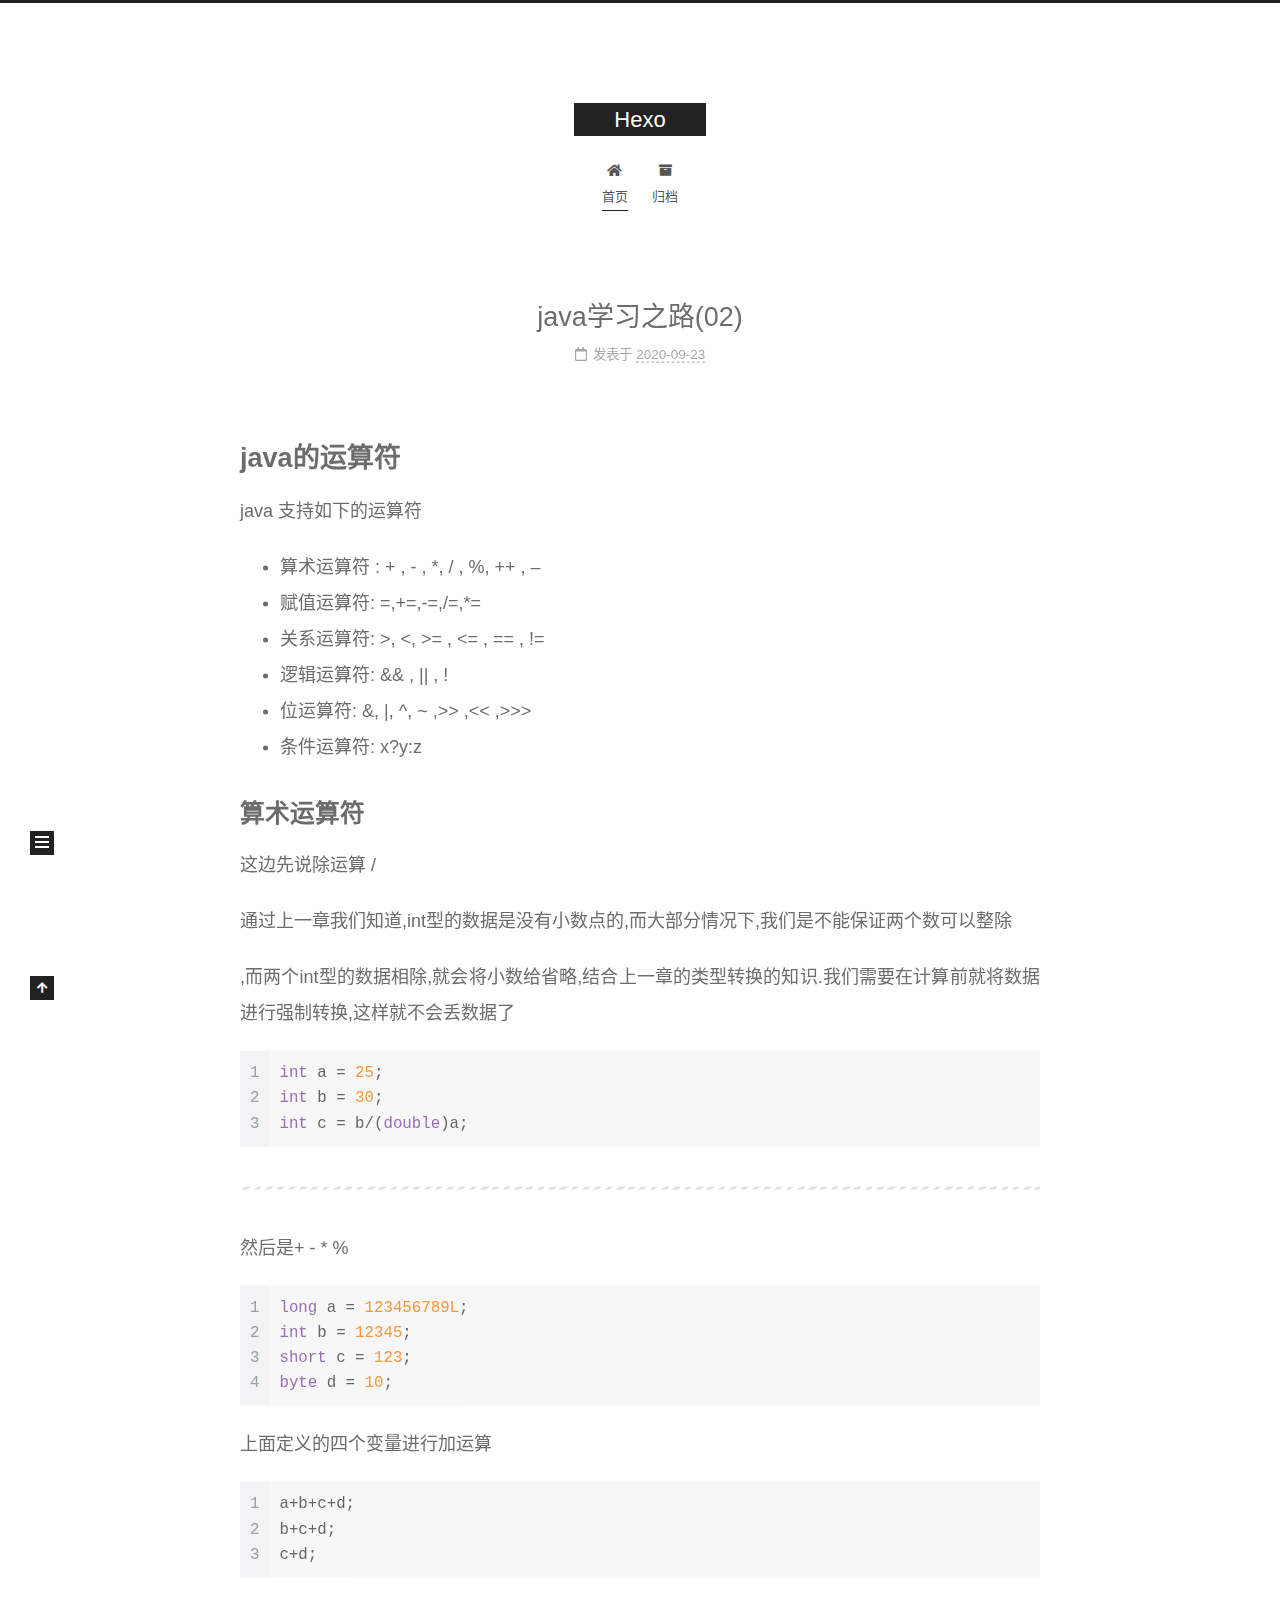
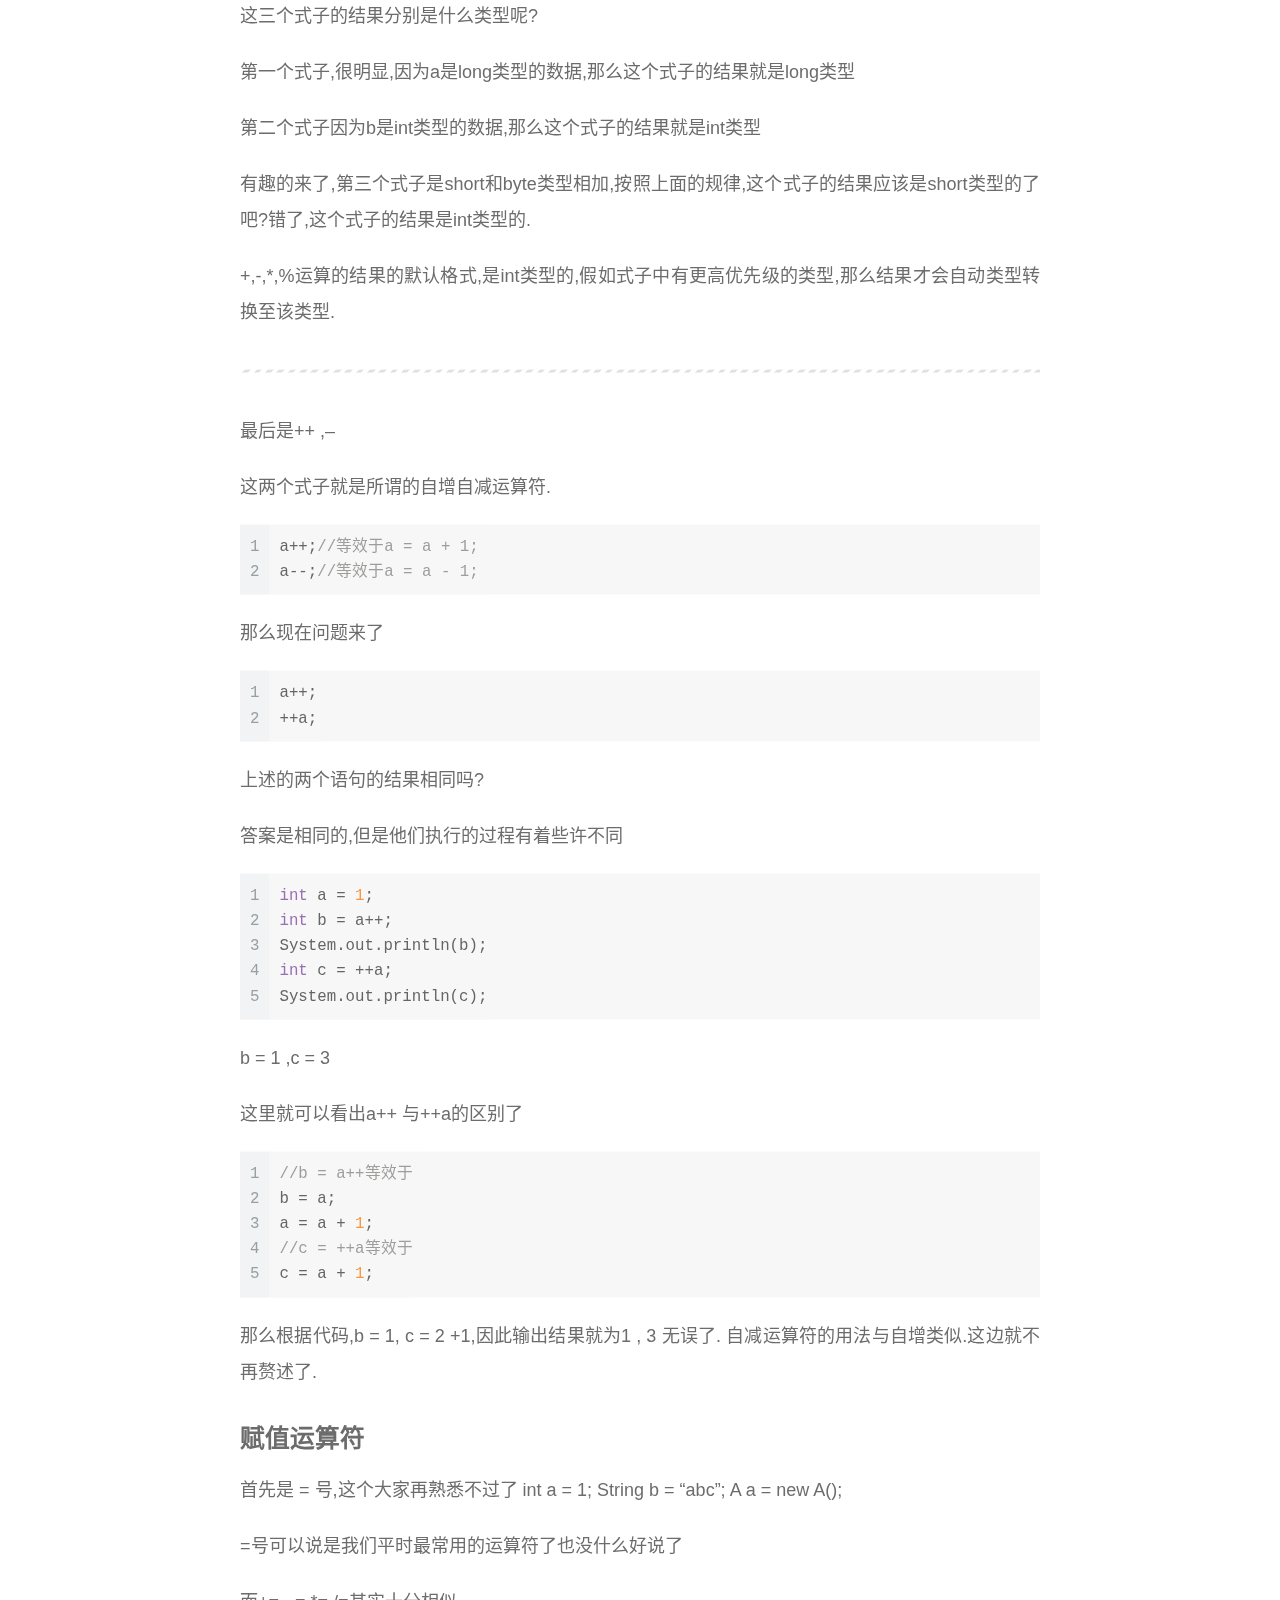
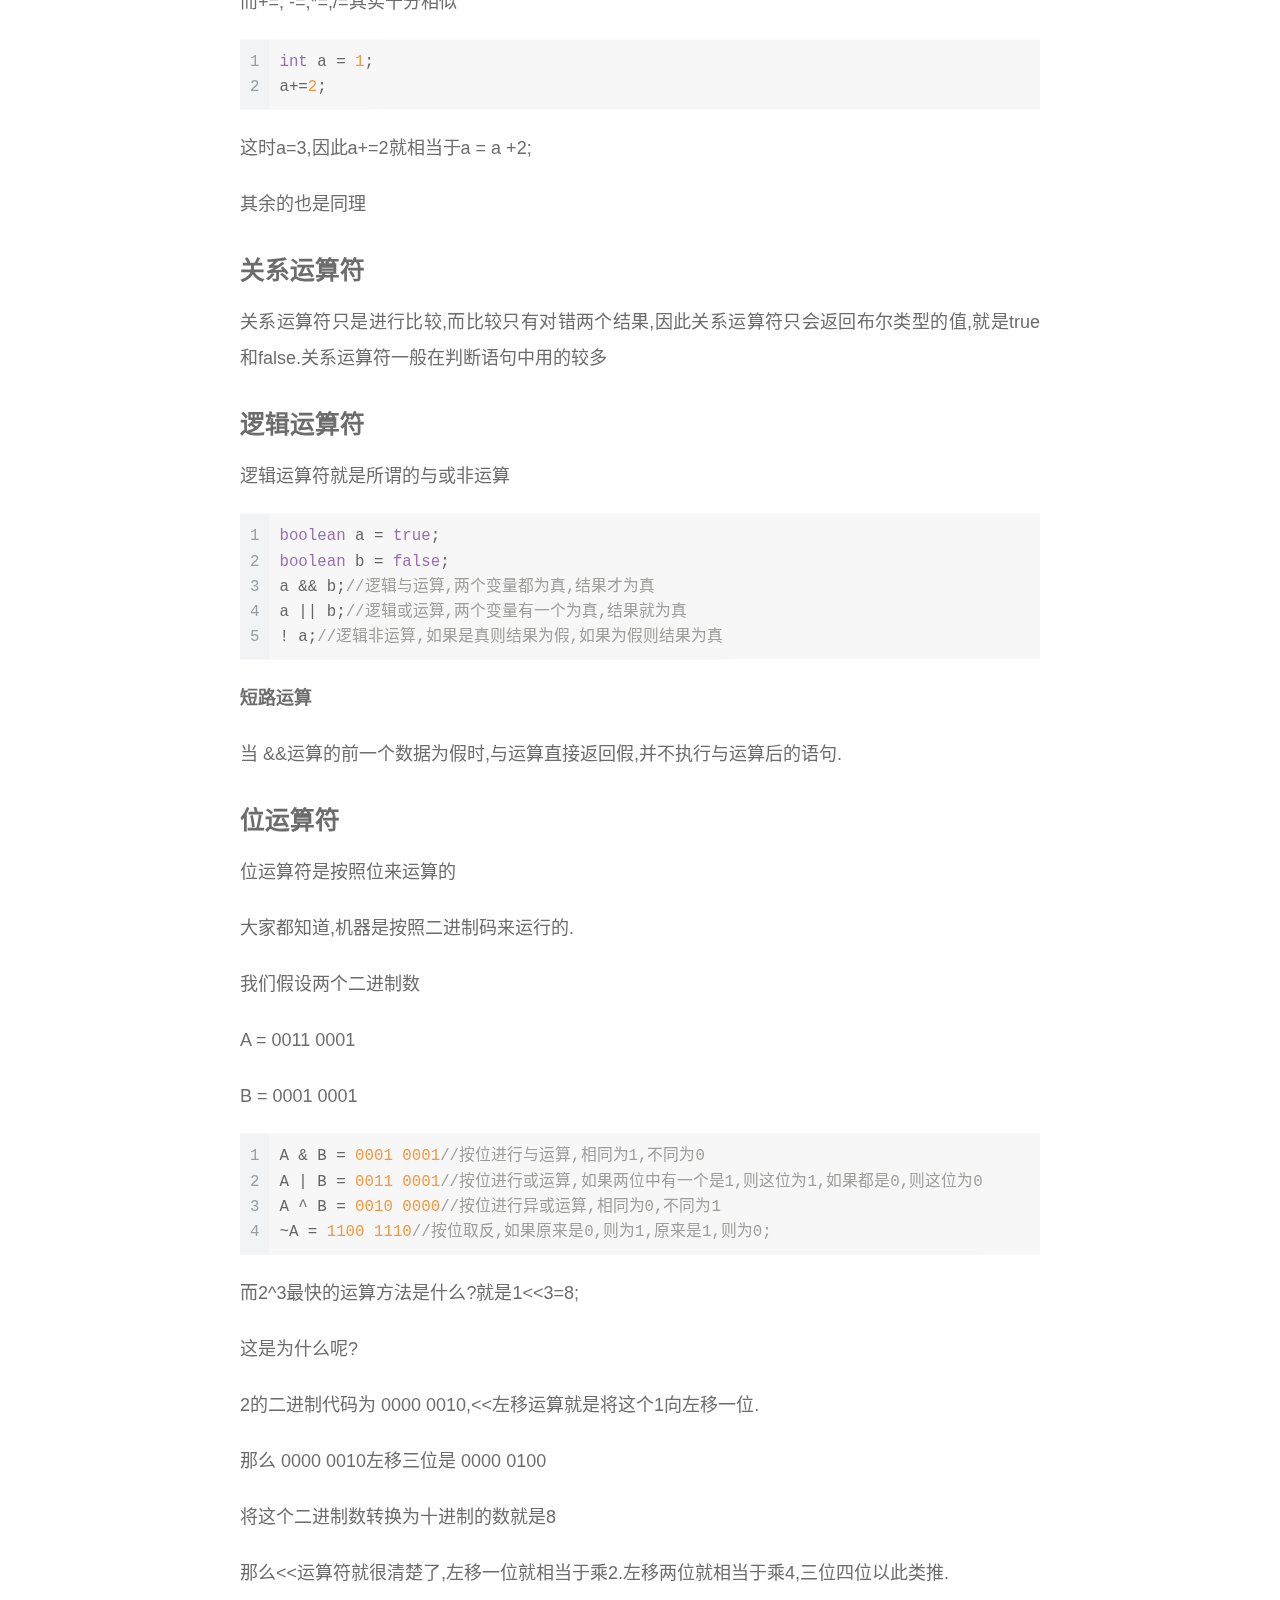
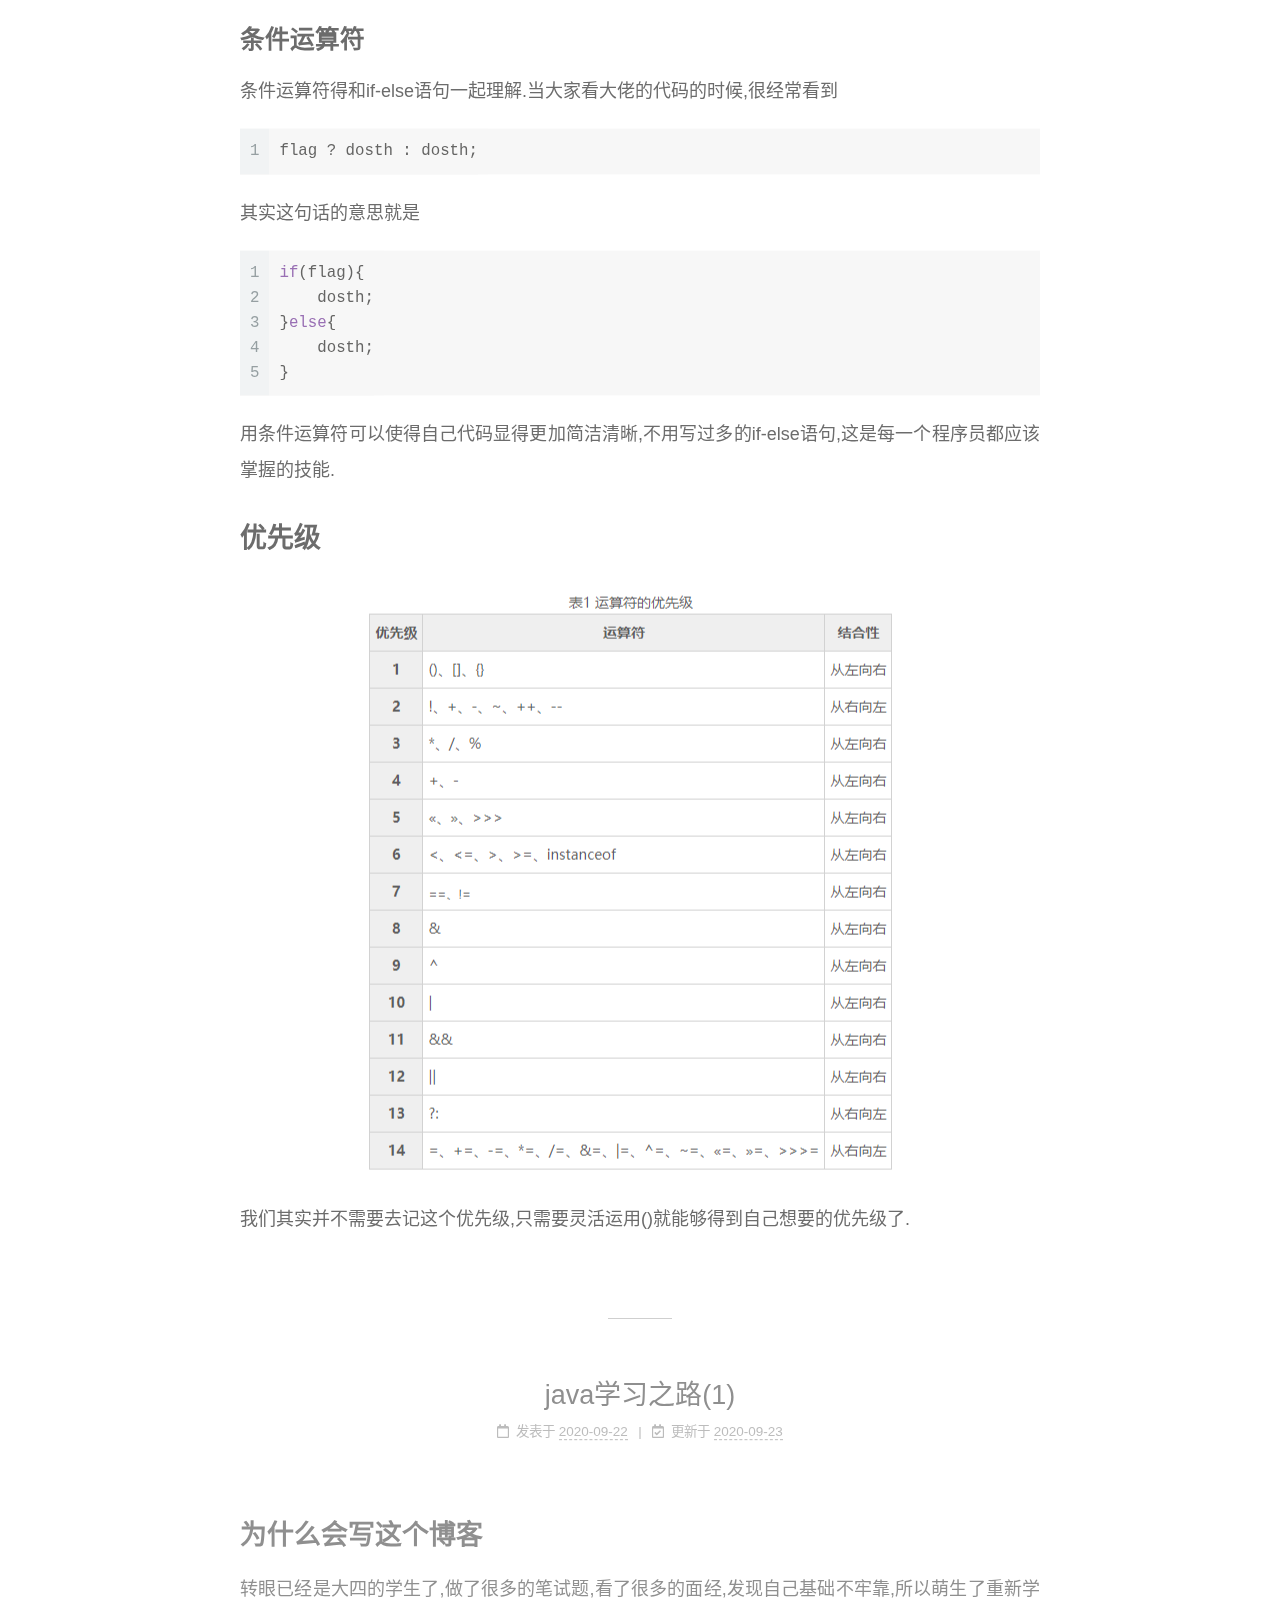
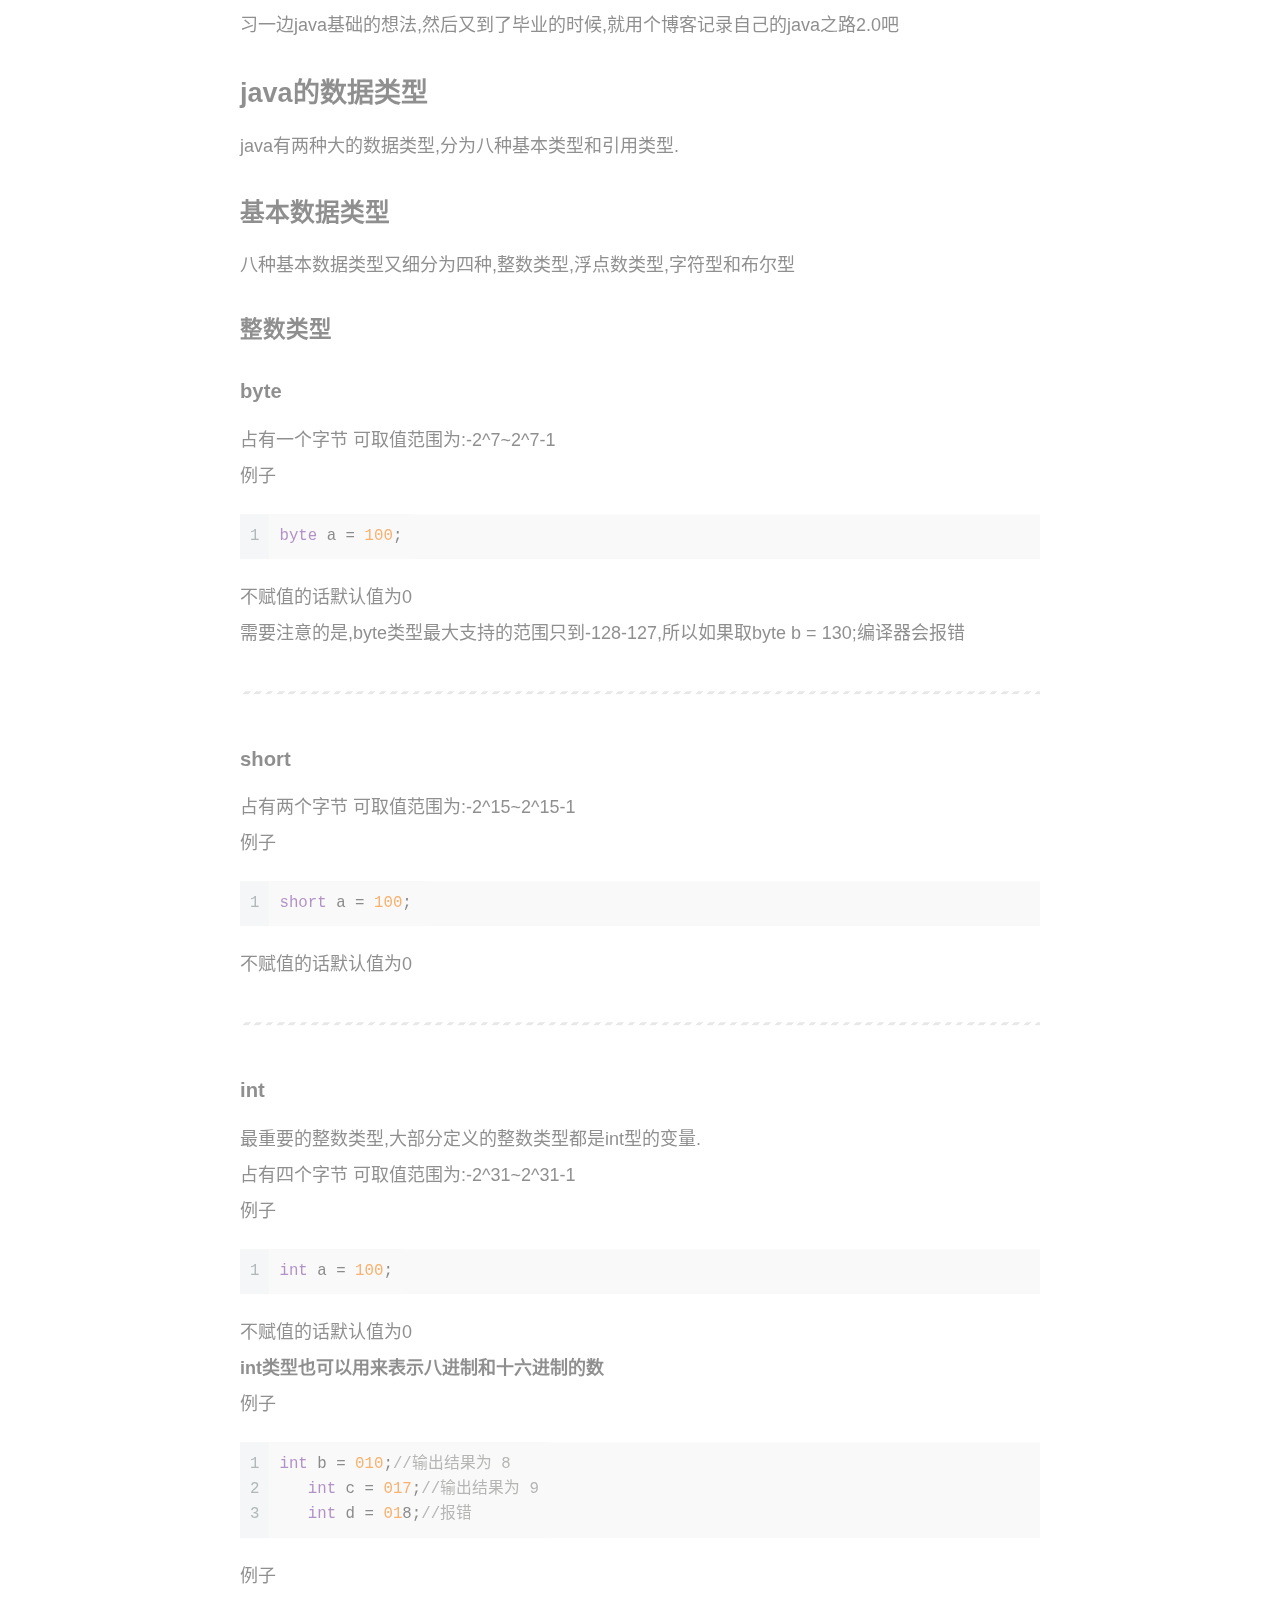
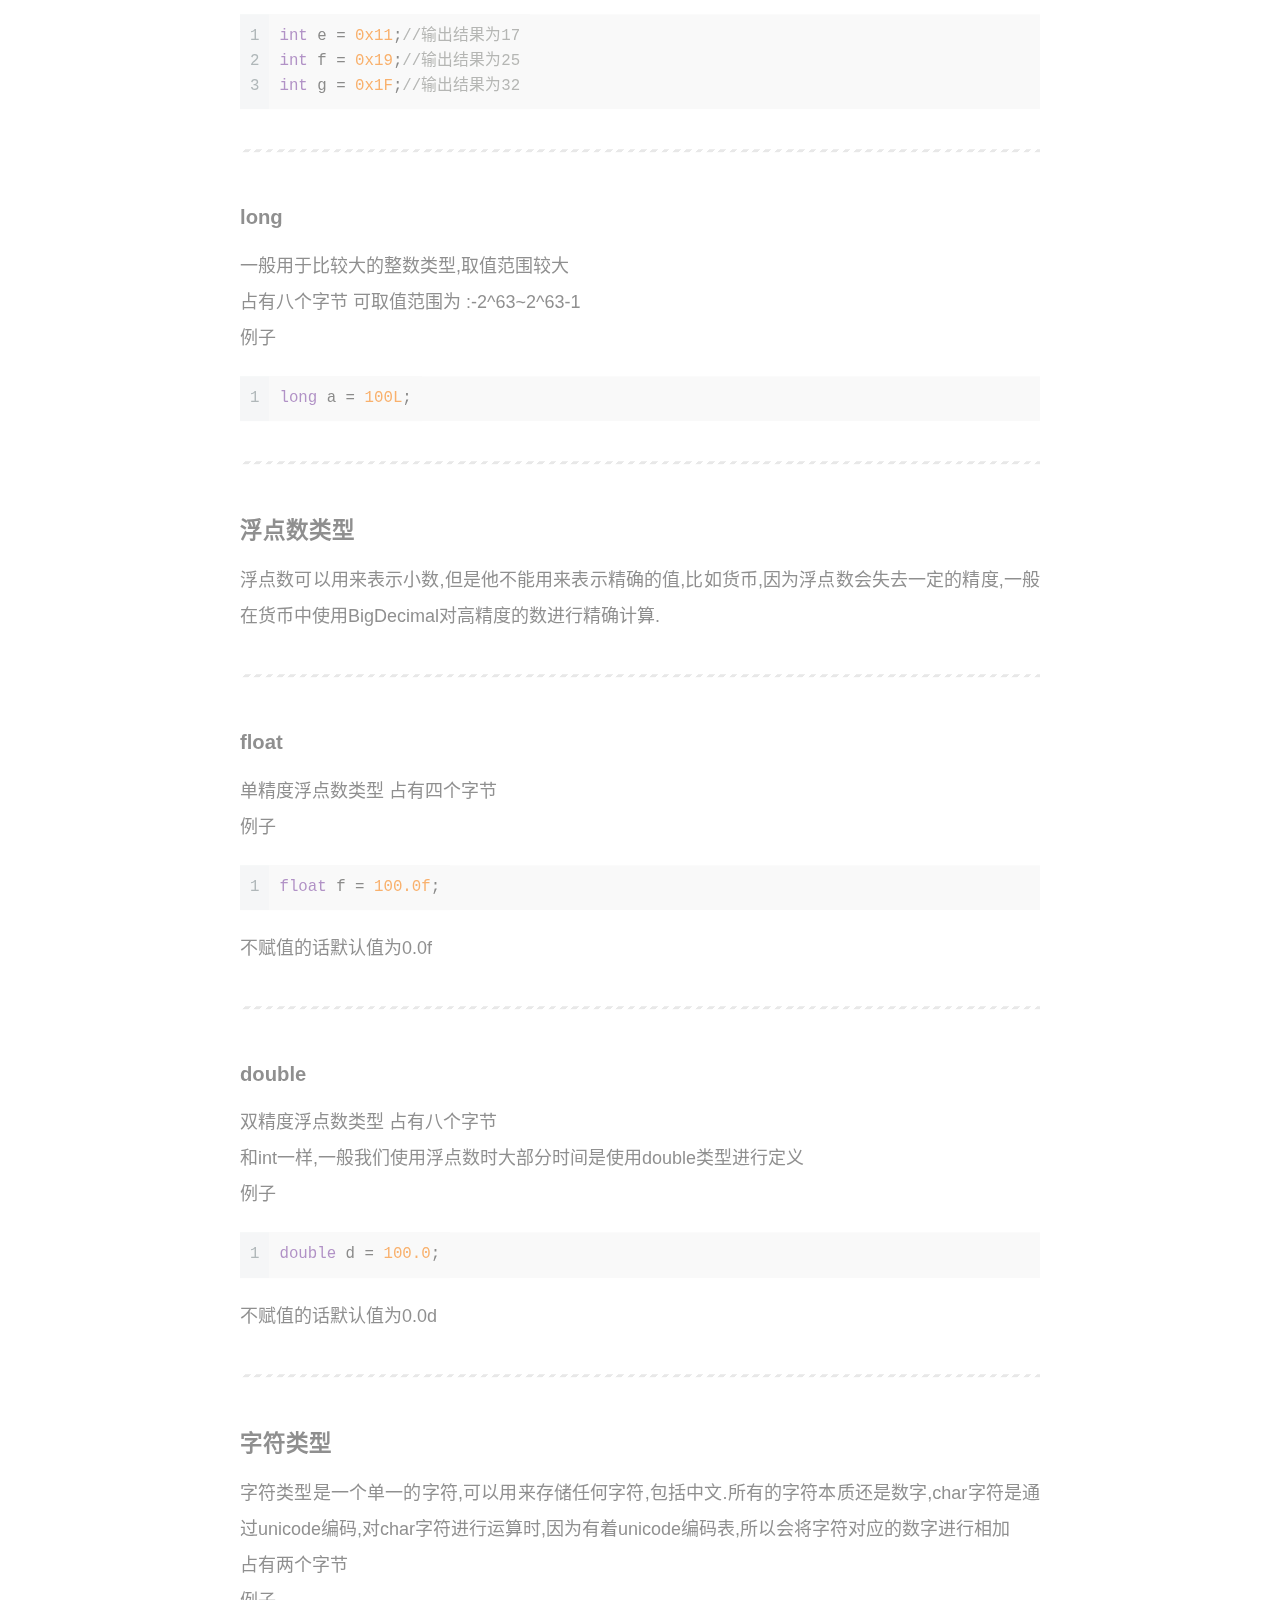
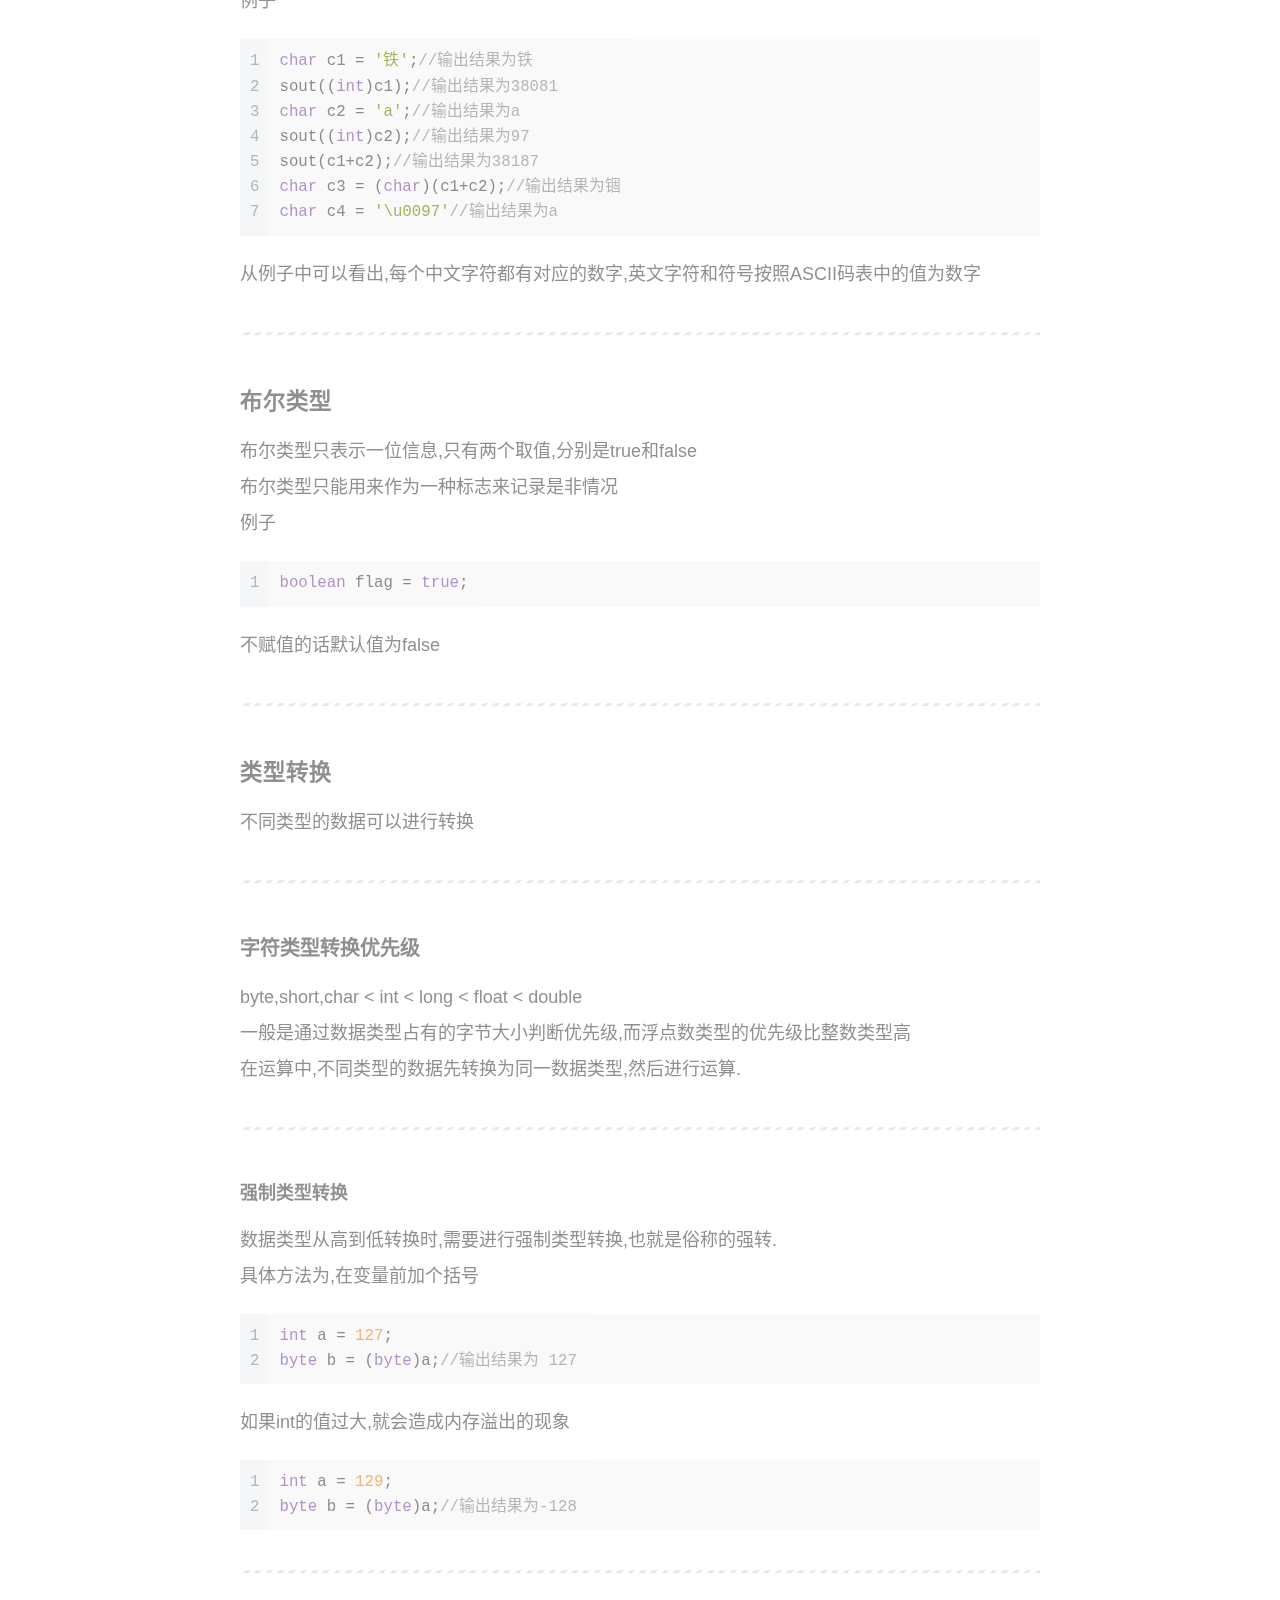
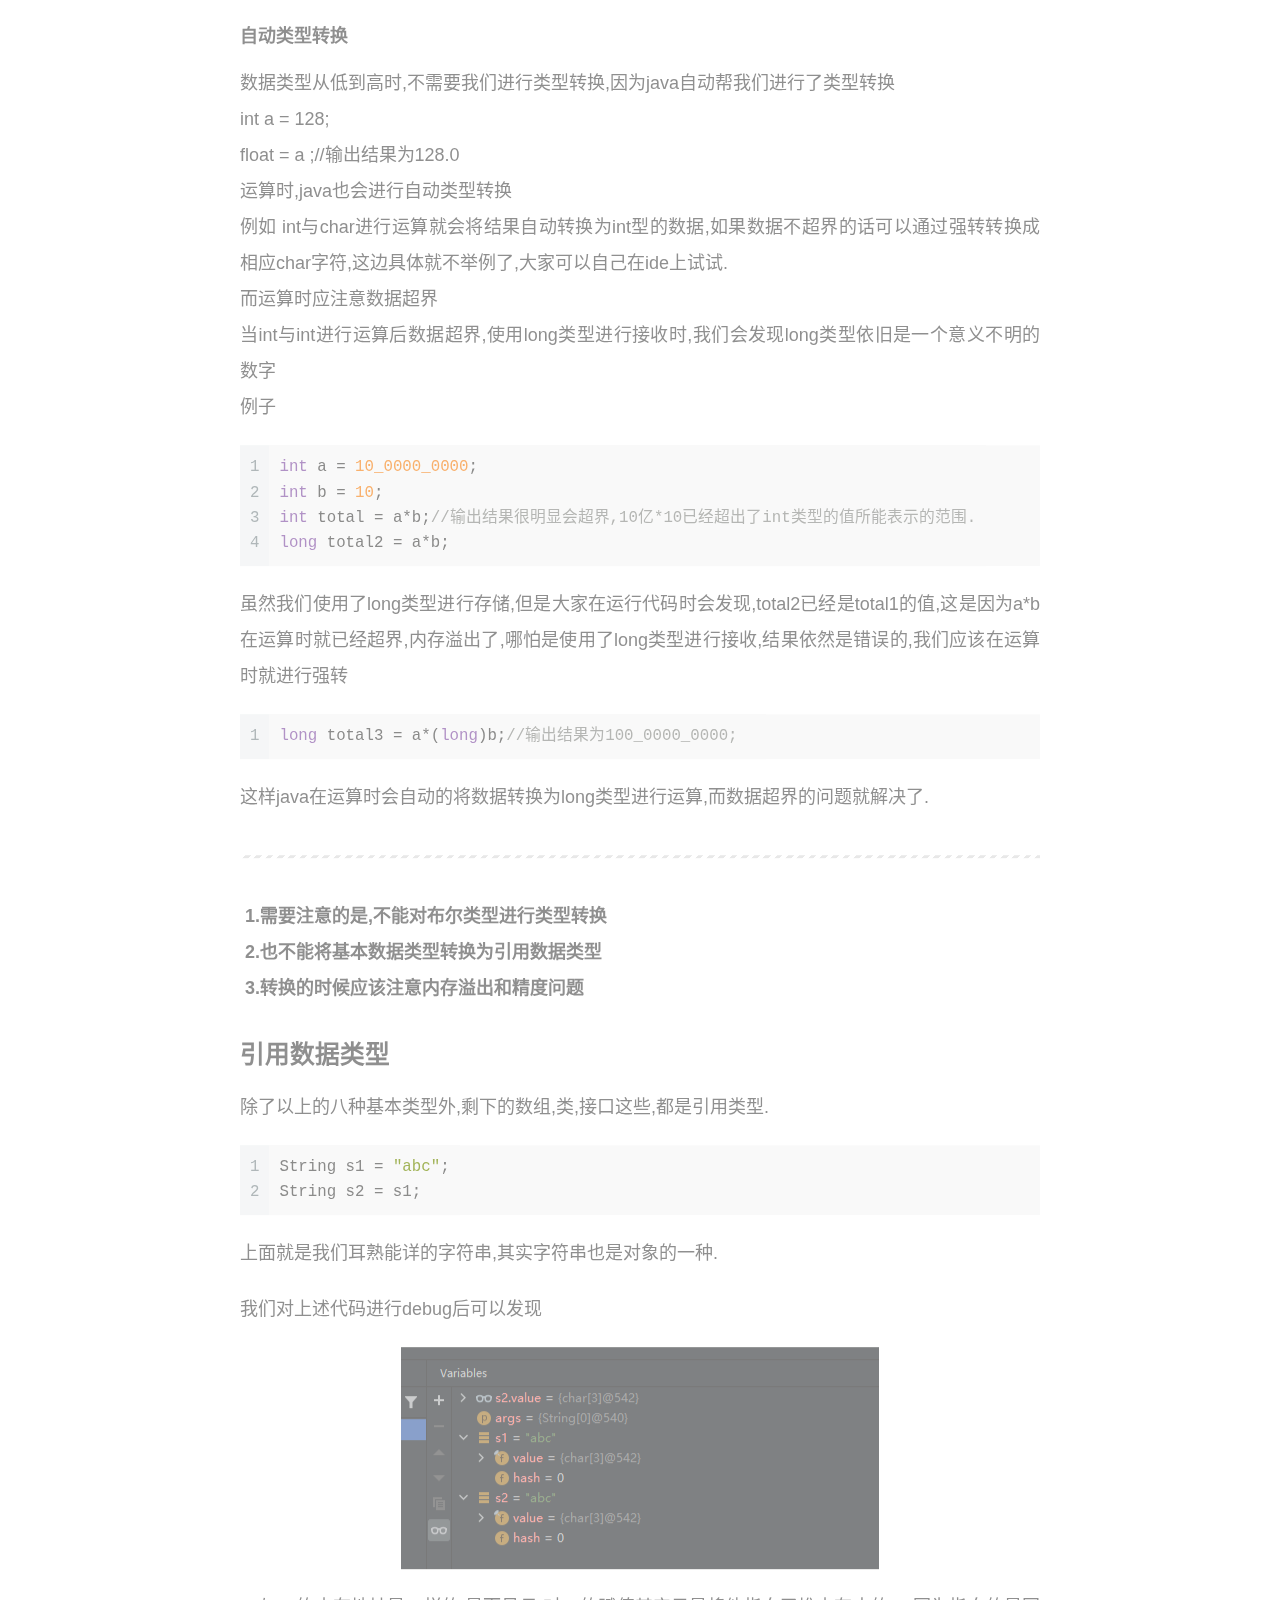
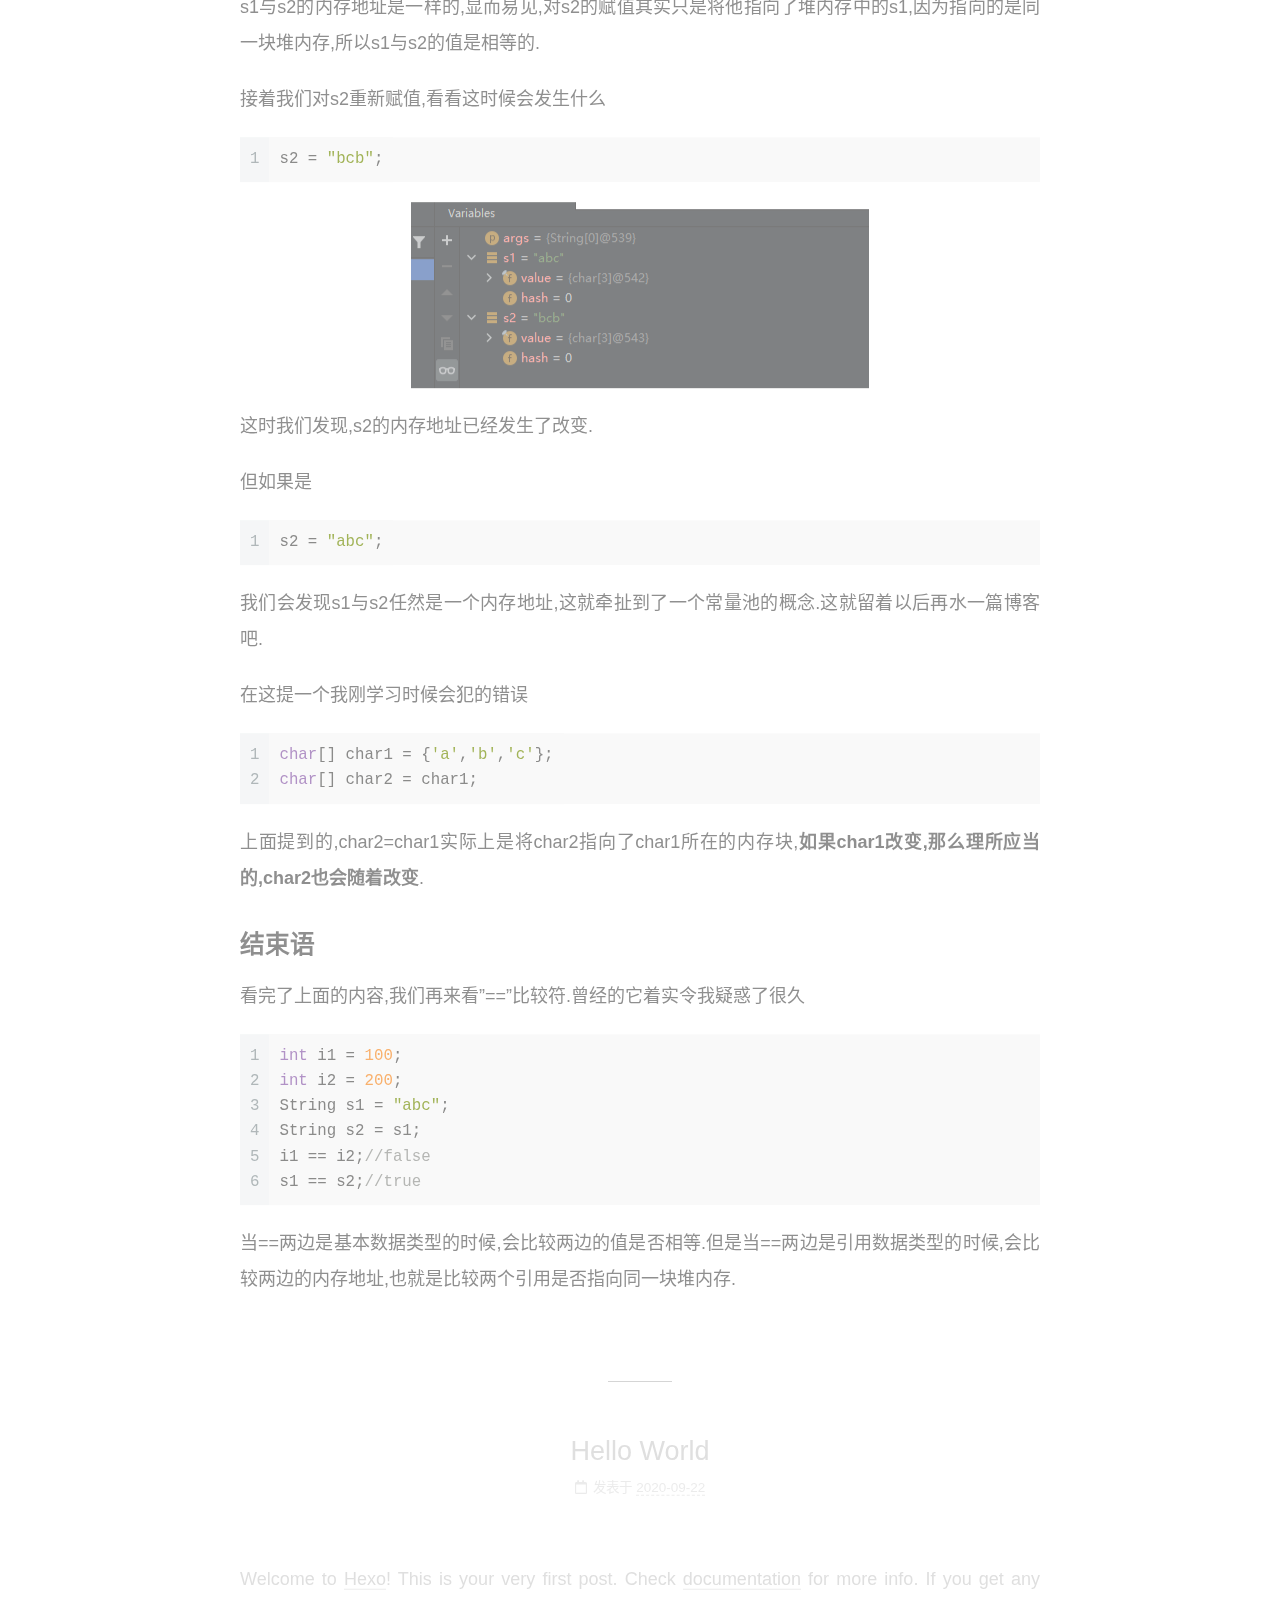
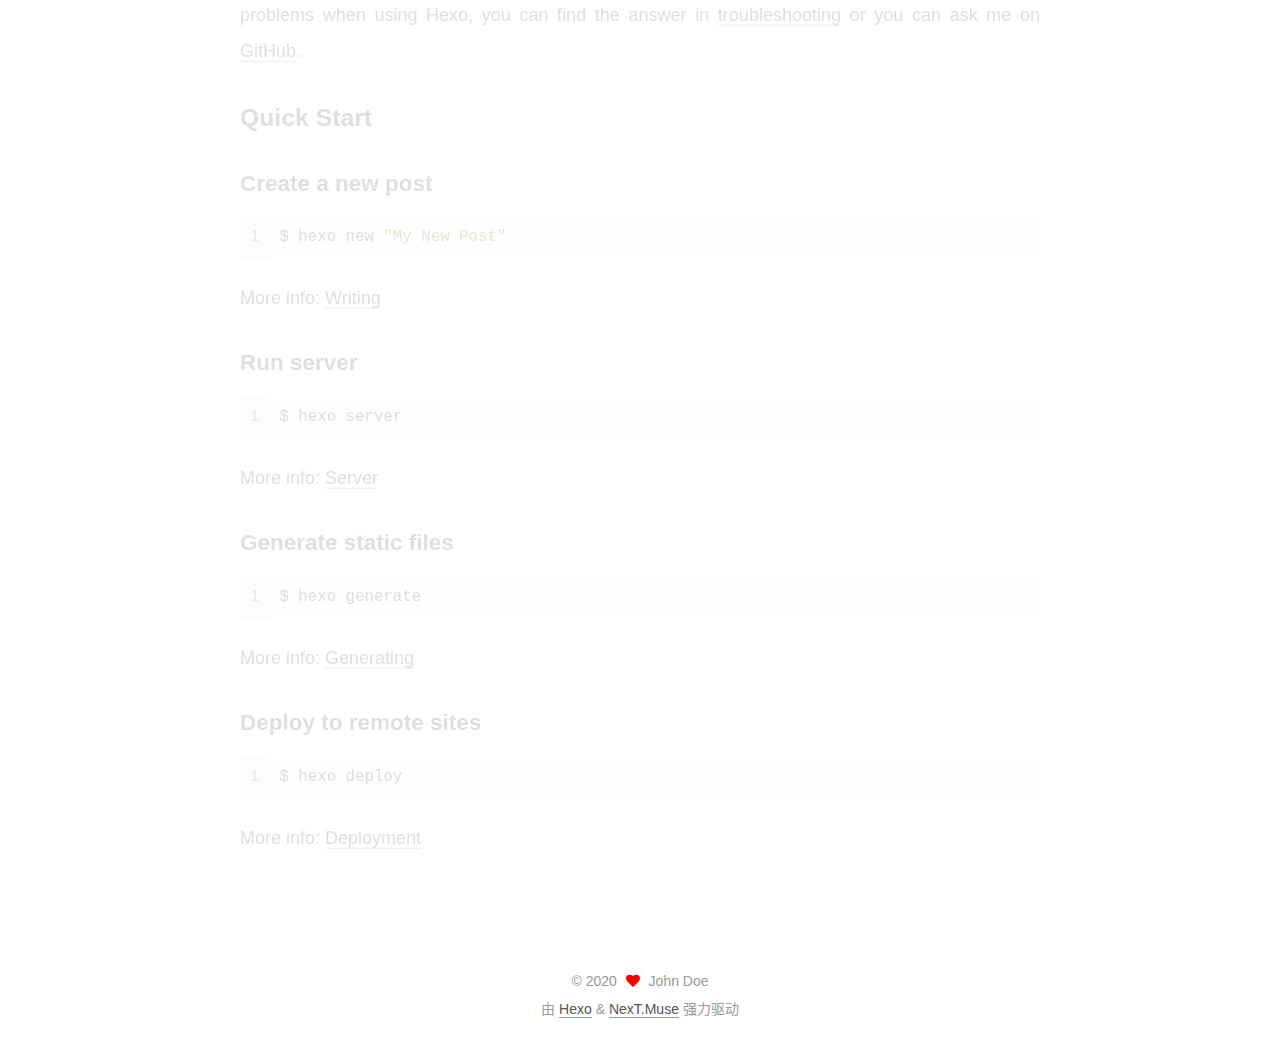
==== commit 29a8e312: "Site updated: 2020-09-23 22:18:35" ====
--- a/index.html
+++ b/index.html
@@ -170,7 +170,7 @@
               <span class="post-meta-item-text">发表于</span>
               
 
-              <time title="创建时间：2020-09-23 15:58:58 / 修改时间：22:15:10" itemprop="dateCreated datePublished" datetime="2020-09-23T15:58:58+08:00">2020-09-23</time>
+              <time title="创建时间：2020-09-23 15:58:58 / 修改时间：22:18:10" itemprop="dateCreated datePublished" datetime="2020-09-23T15:58:58+08:00">2020-09-23</time>
             </span>
 
           
@@ -260,7 +260,7 @@
 <figure class="highlight java"><table><tr><td class="gutter"><pre><span class="line">1</span><br><span class="line">2</span><br><span class="line">3</span><br><span class="line">4</span><br><span class="line">5</span><br></pre></td><td class="code"><pre><span class="line"><span class="keyword">if</span>(flag)&#123;</span><br><span class="line">    dosth;</span><br><span class="line">&#125;<span class="keyword">else</span>&#123;</span><br><span class="line">    dosth;</span><br><span class="line">&#125;</span><br></pre></td></tr></table></figure>
 
 <p>用条件运算符可以使得自己代码显得更加简洁清晰,不用写过多的if-else语句,这是每一个程序员都应该掌握的技能.</p>
-<h1 id="优先级"><a href="#优先级" class="headerlink" title="优先级"></a>优先级</h1><p><img src="/2020/09/23/java%E5%AD%A6%E4%B9%A0%E4%B9%8B%E8%B7%AF(2)/HEXO\tiezhu_blog\source_posts\java学习之路(2)\02_1.png"></p>
+<h1 id="优先级"><a href="#优先级" class="headerlink" title="优先级"></a>优先级</h1><p><img src="/2020/09/23/java%E5%AD%A6%E4%B9%A0%E4%B9%8B%E8%B7%AF(2)/1.png"></p>
 <p>我们其实并不需要去记这个优先级,只需要灵活运用()就能够得到自己想要的优先级了.</p>
 
       
--- a/css/main.css
+++ b/css/main.css
@@ -1168,7 +1168,7 @@
 }
 .links-of-author a::before,
 .links-of-author span.exturl::before {
-  background: #63ff2e;
+  background: #3e7dff;
   border-radius: 50%;
   content: ' ';
   display: inline-block;
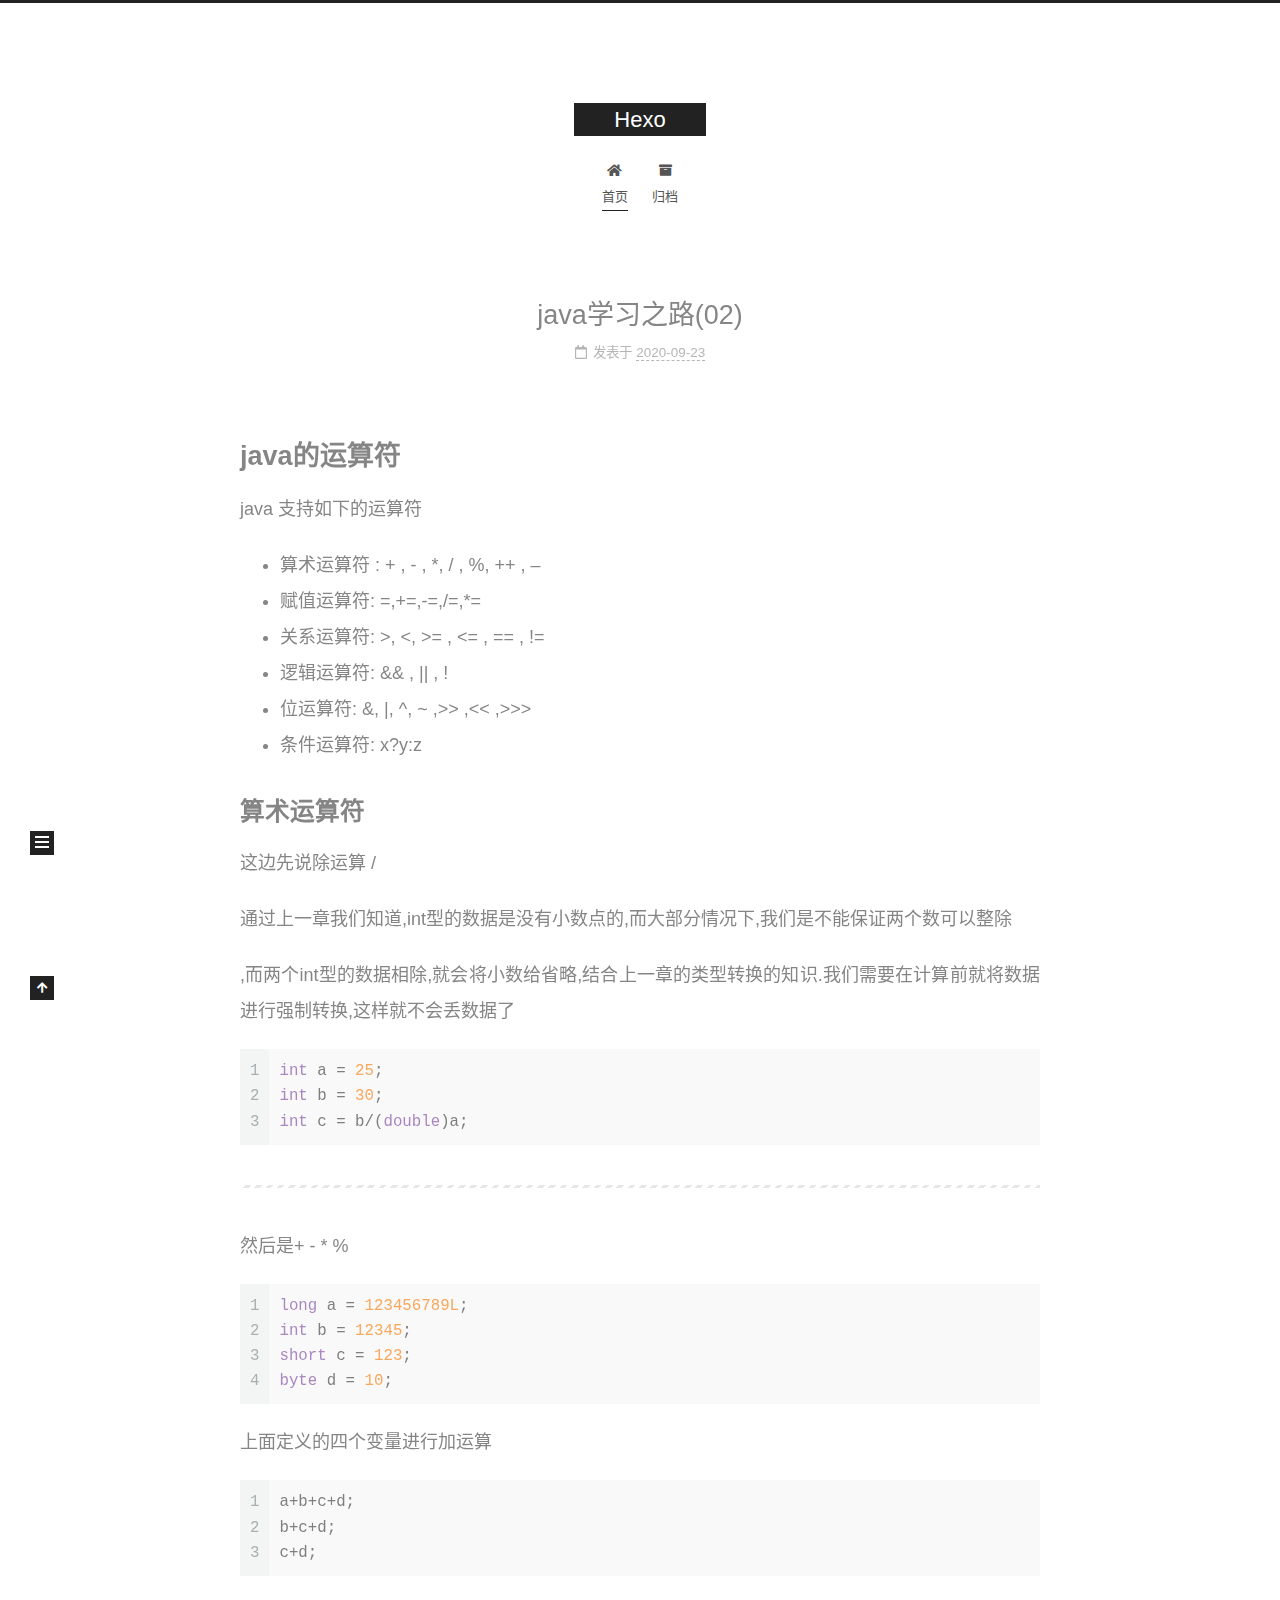
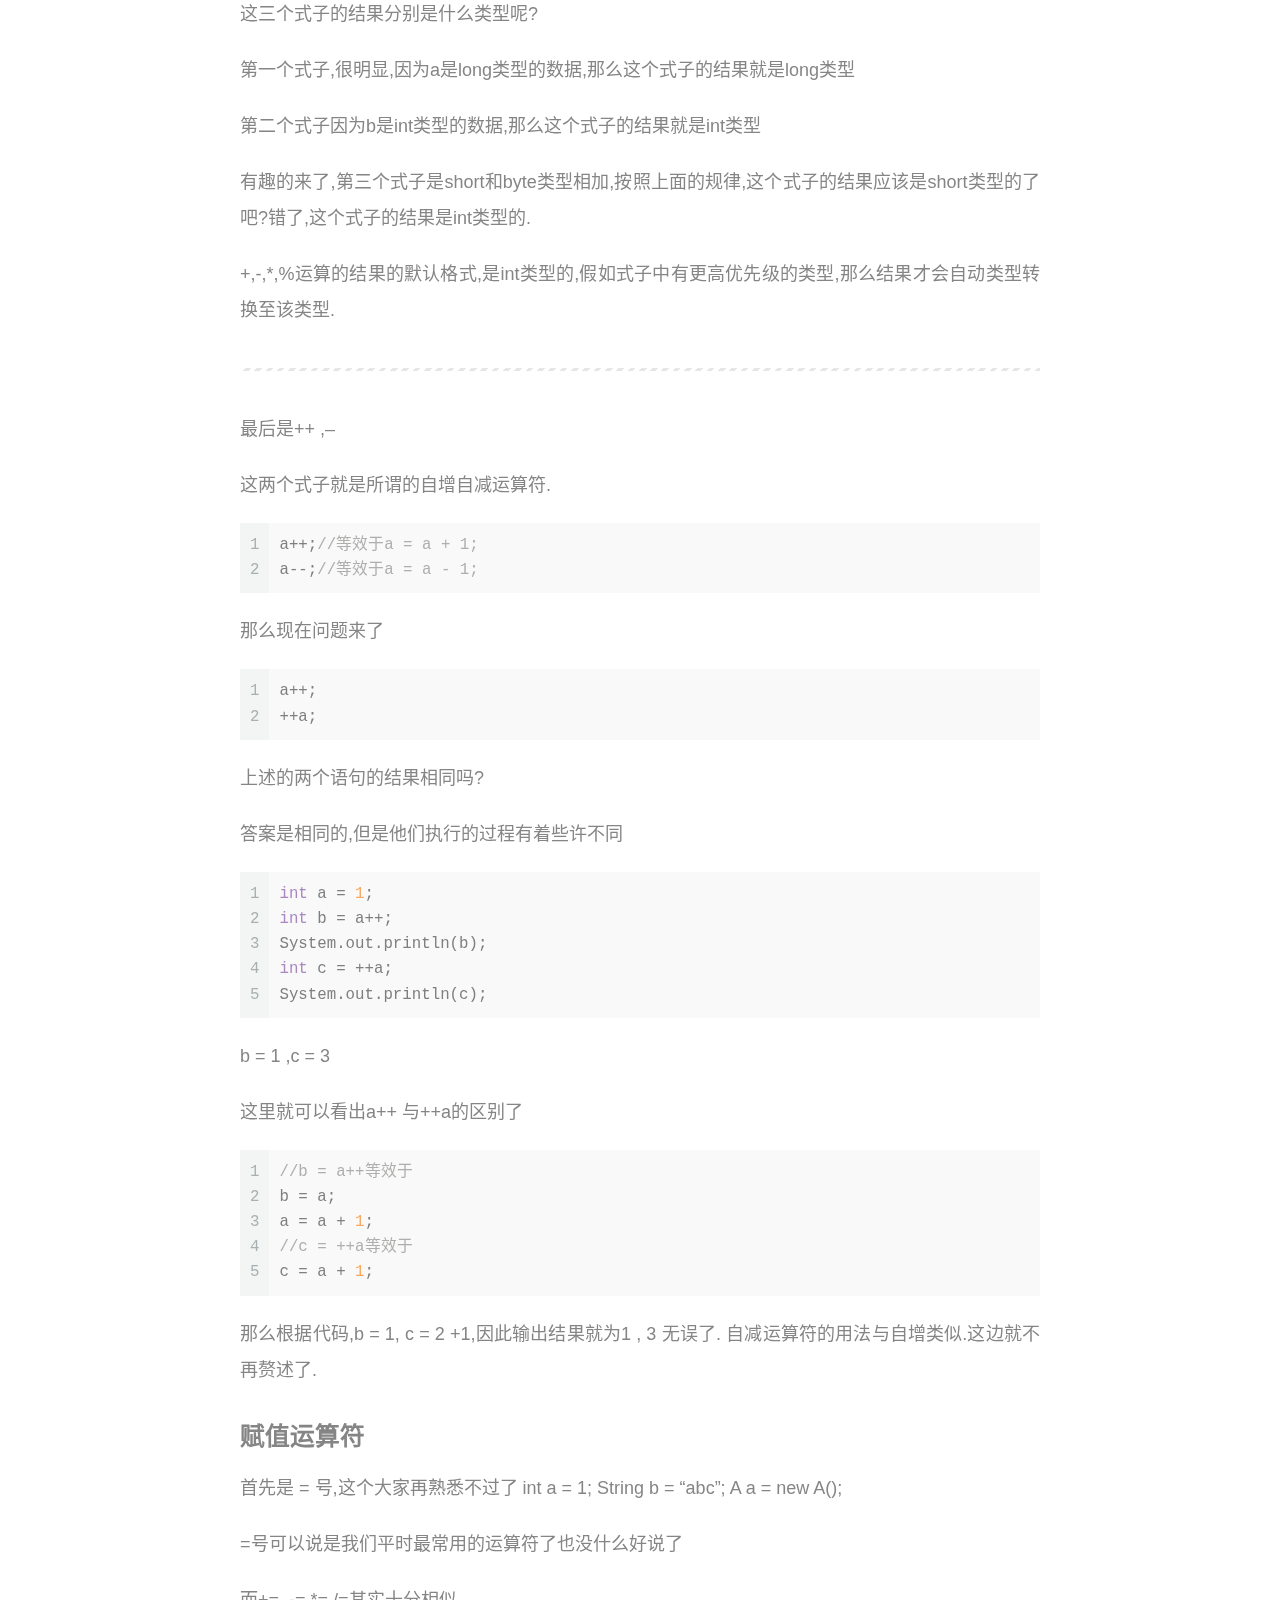
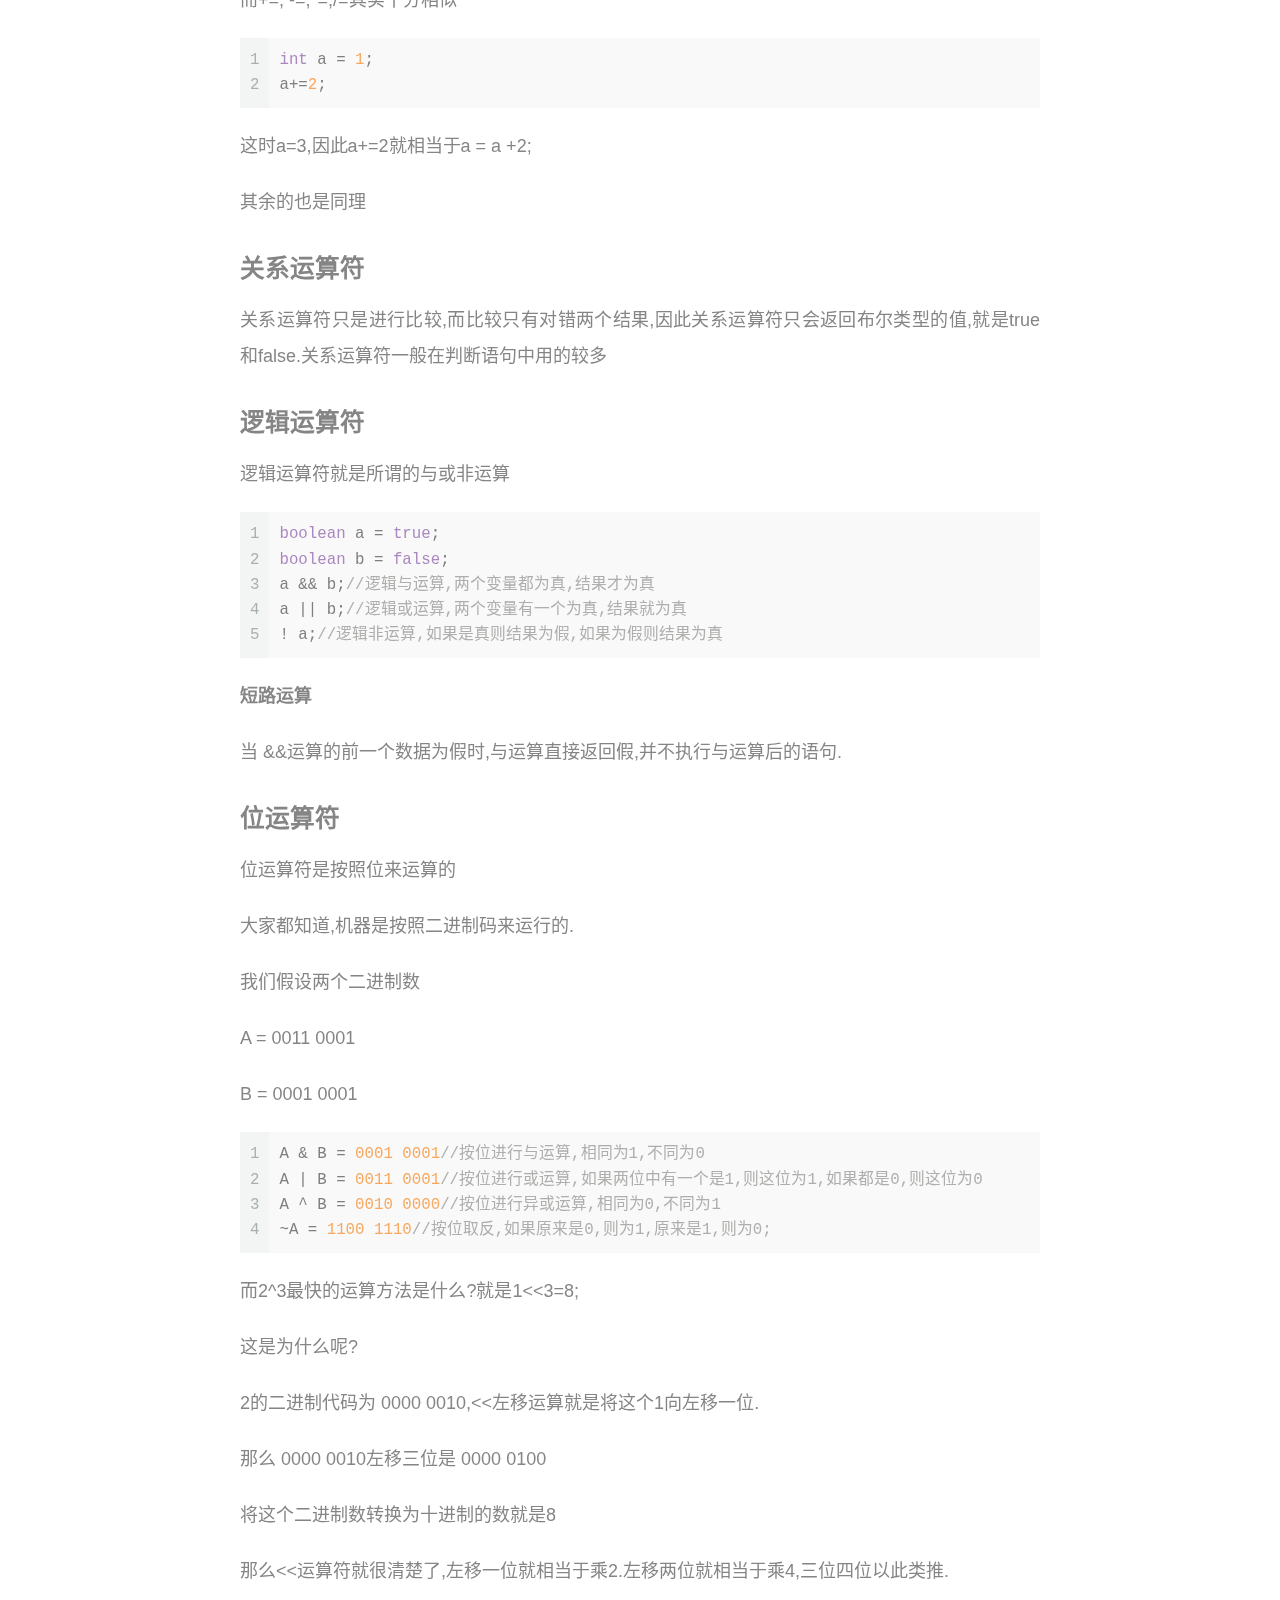
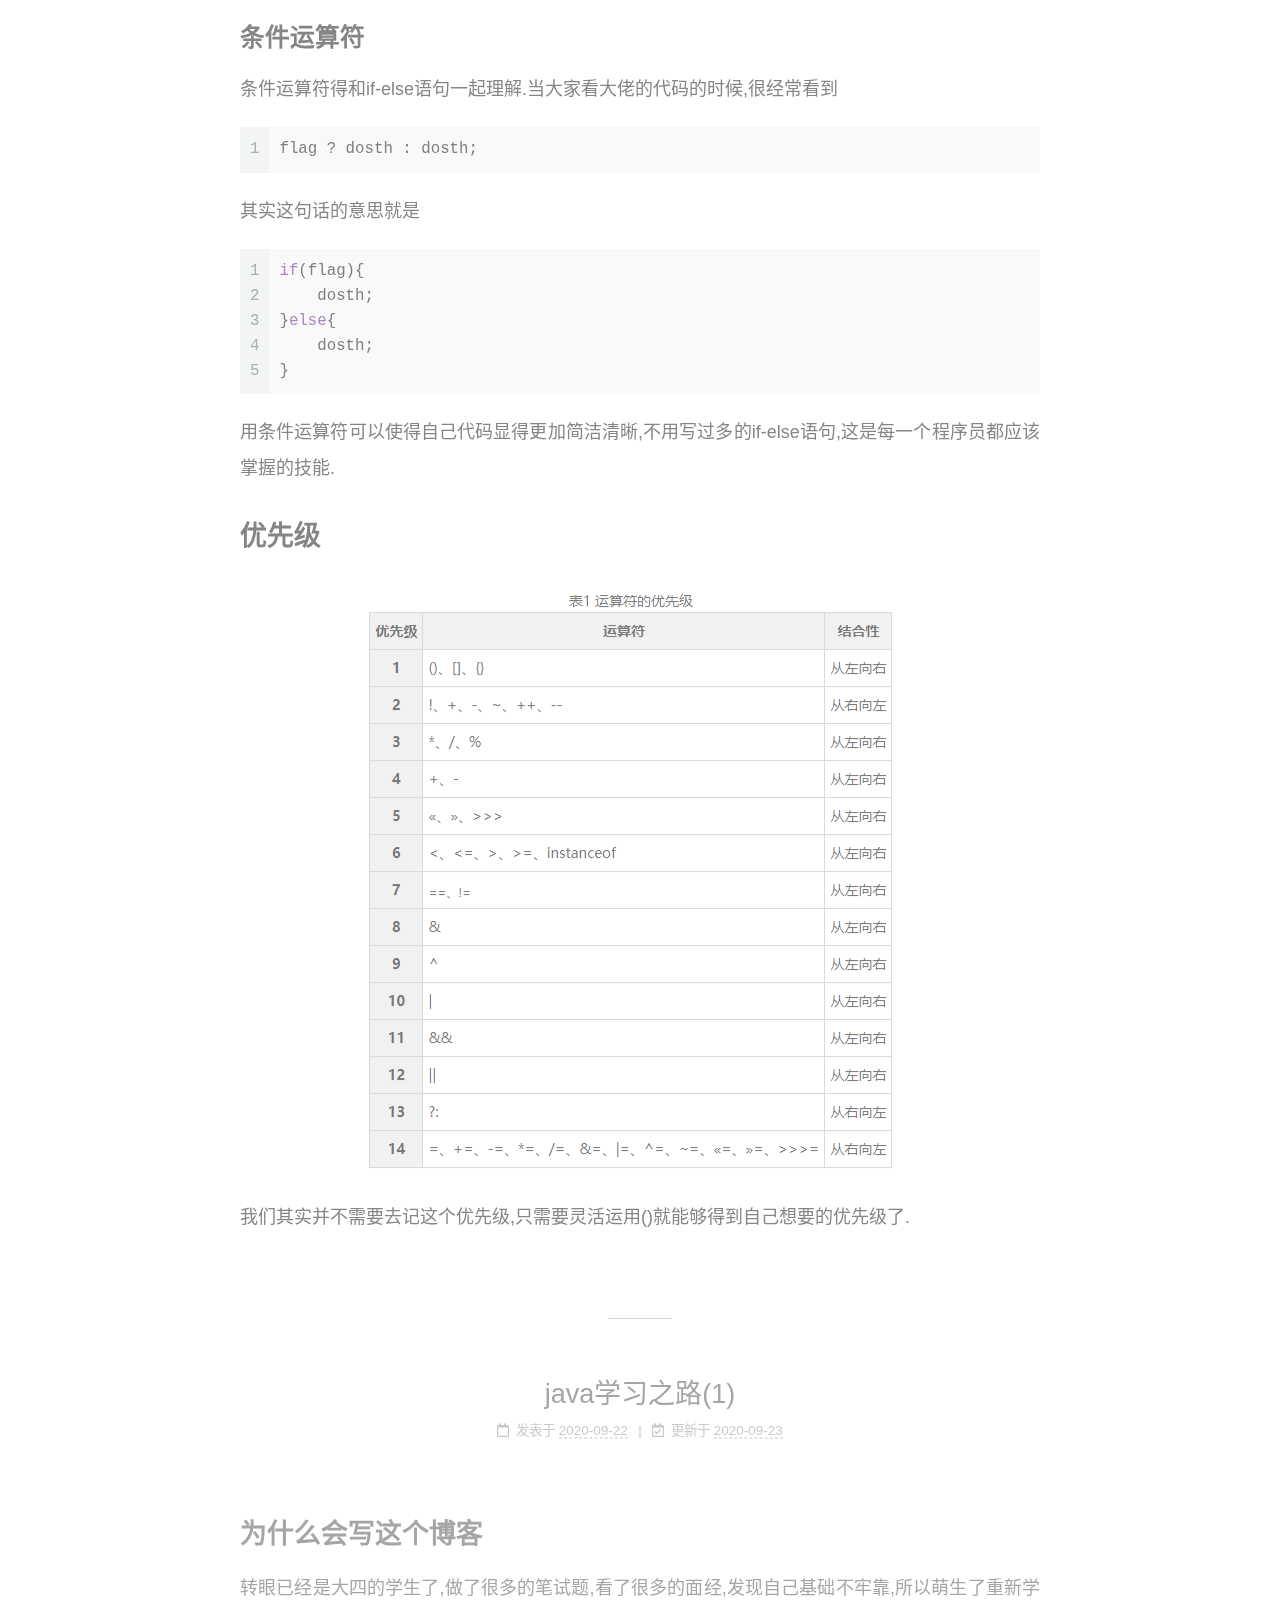
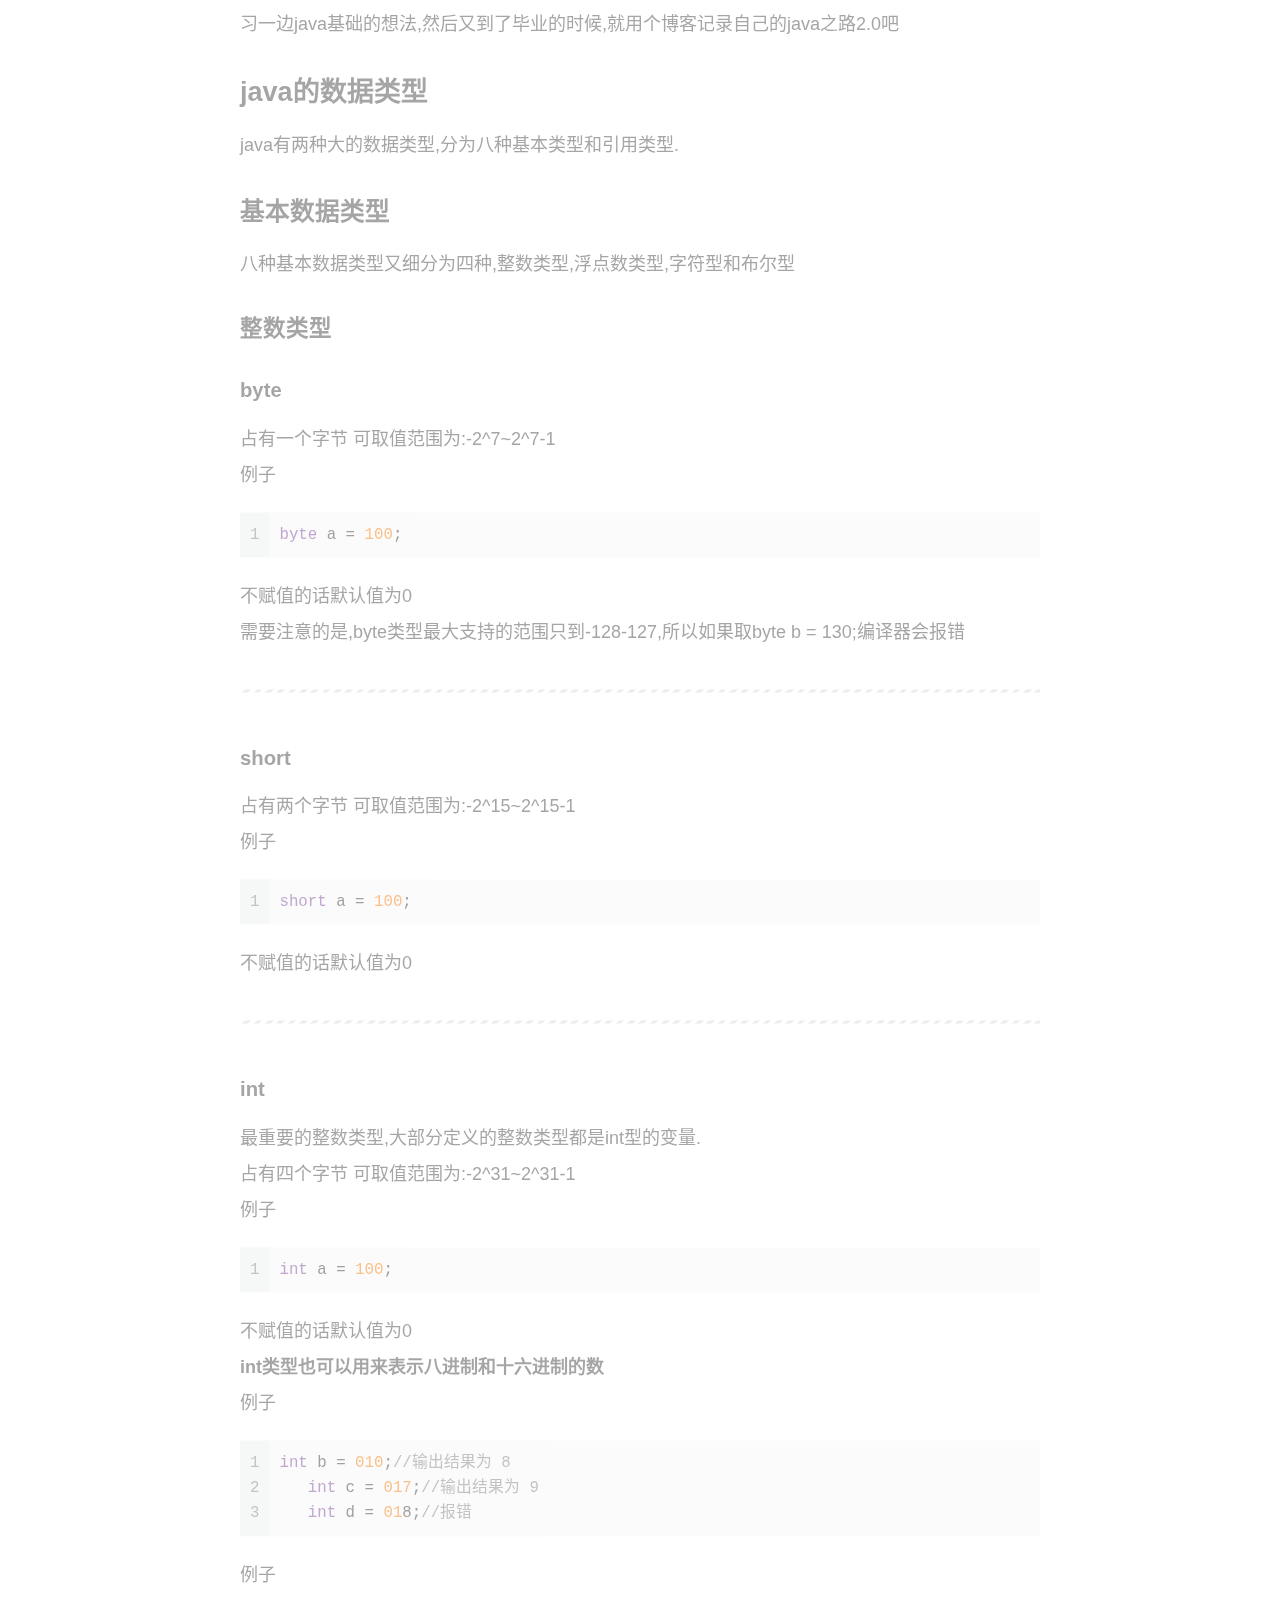
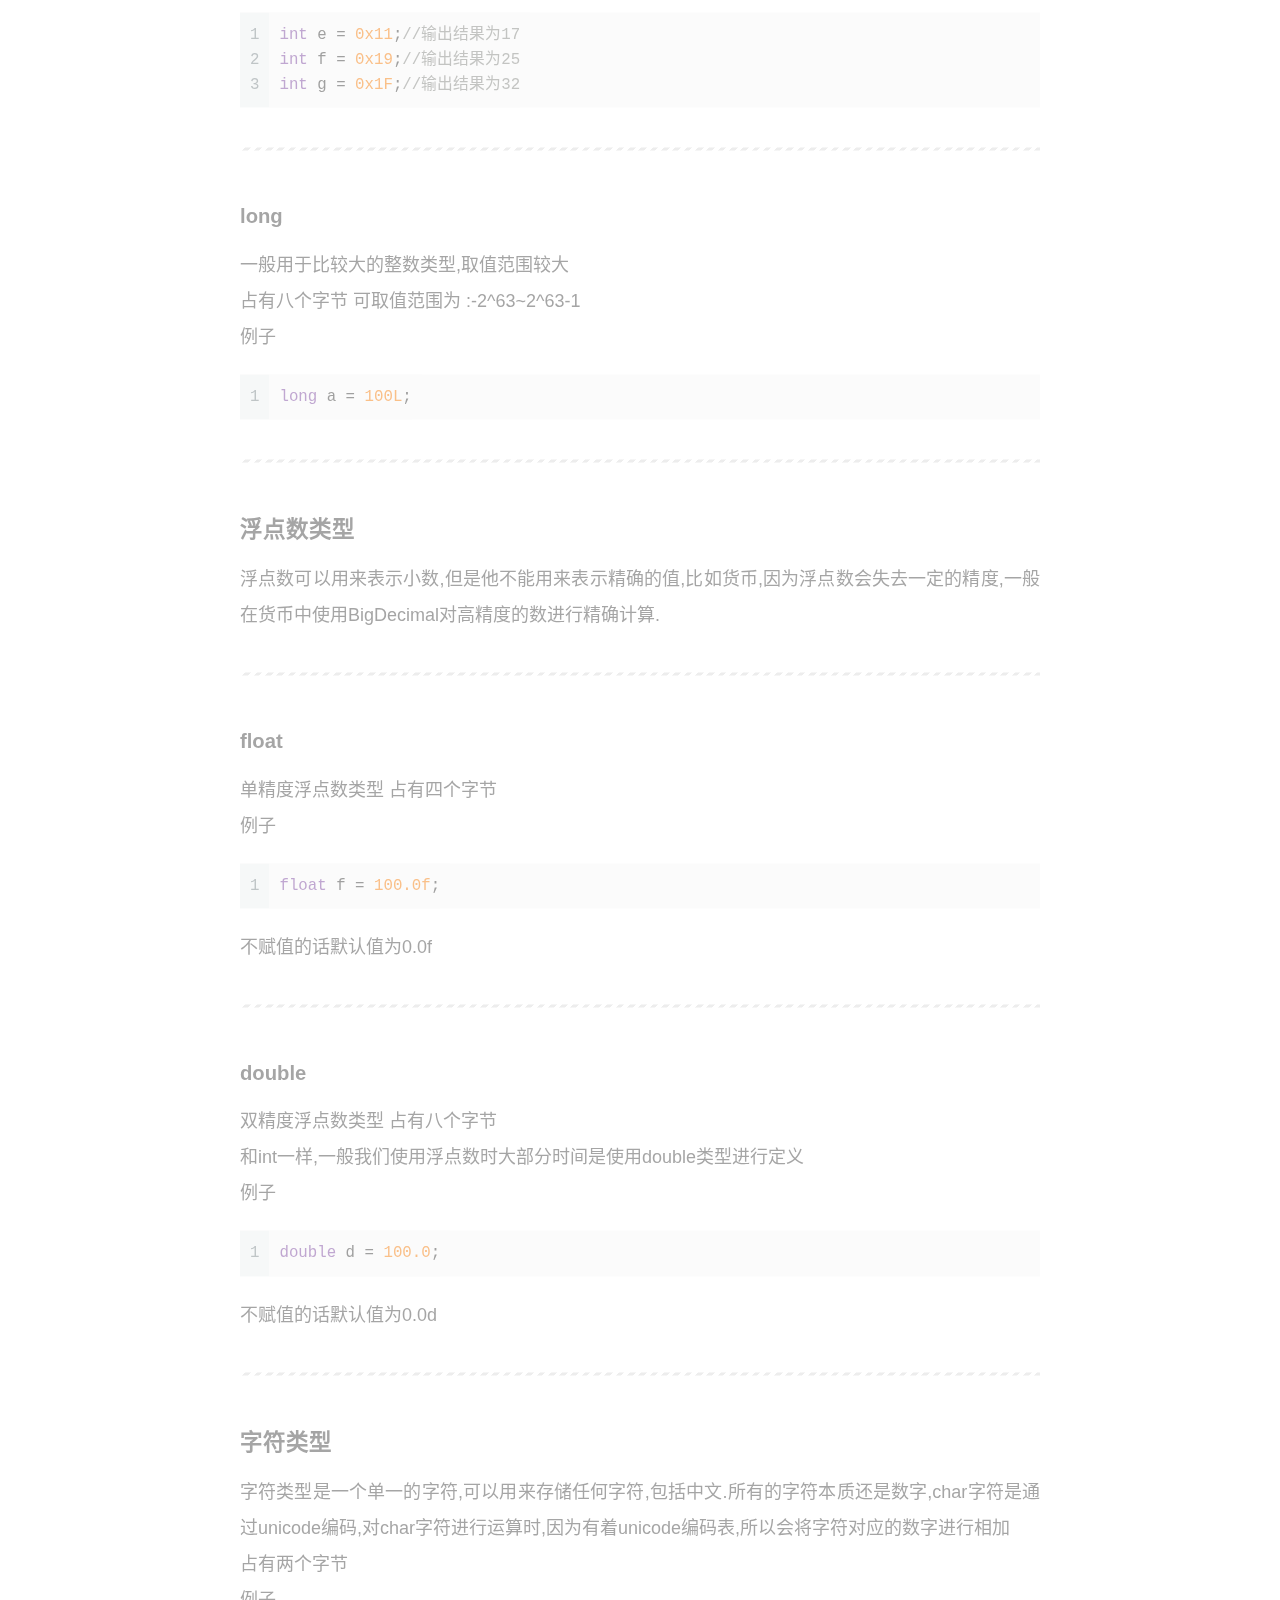
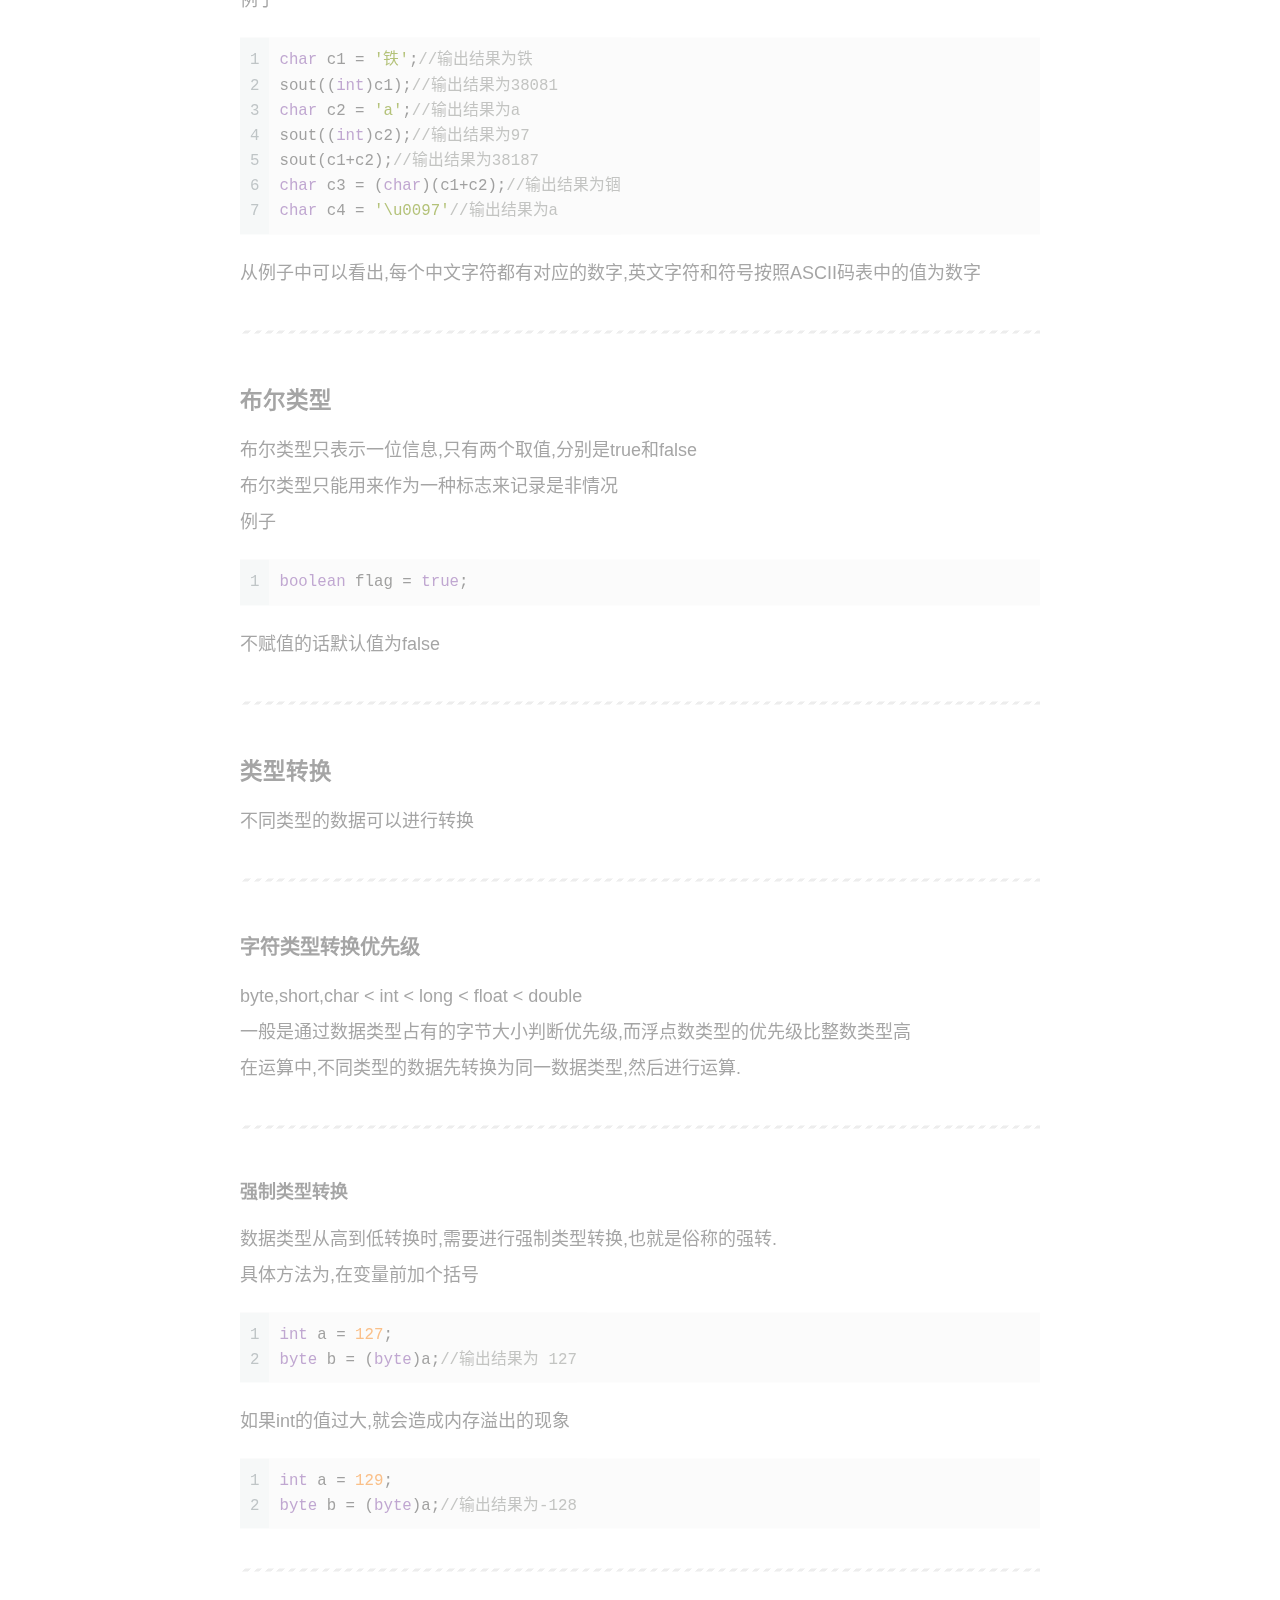
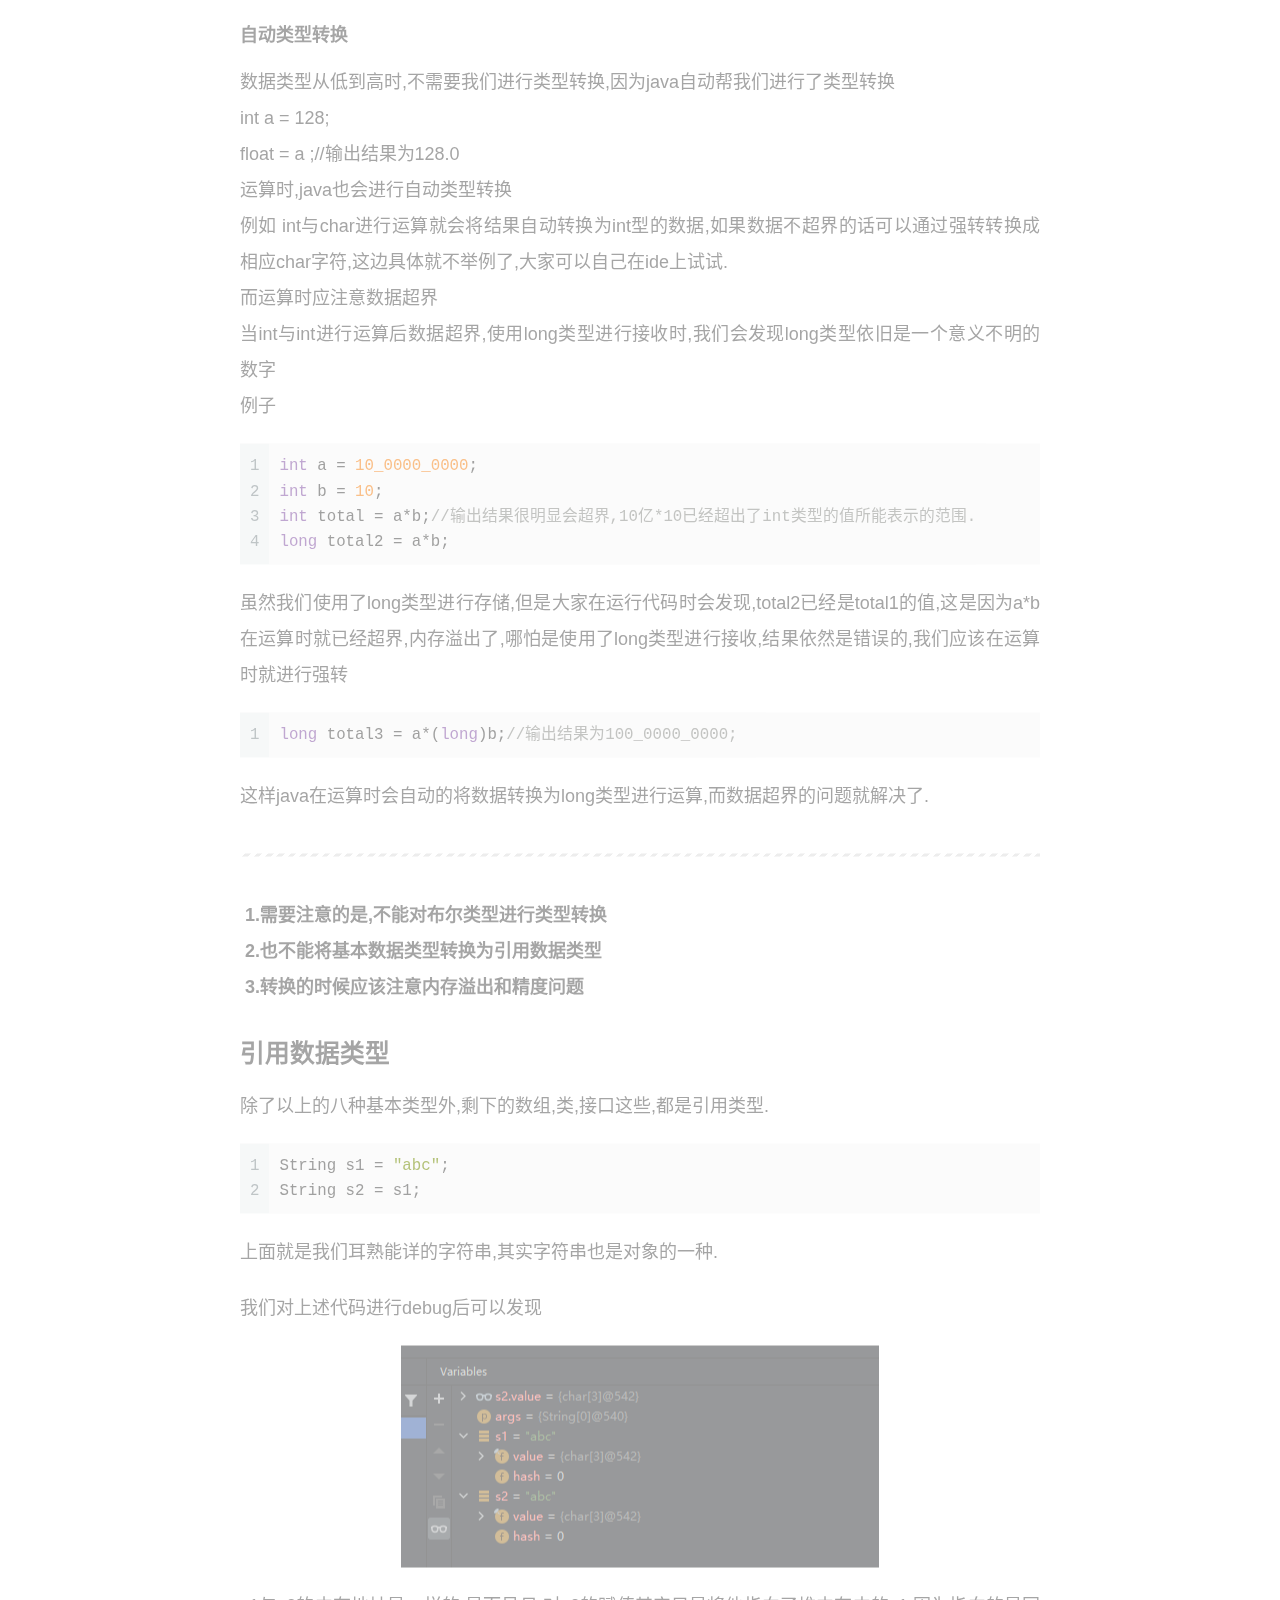
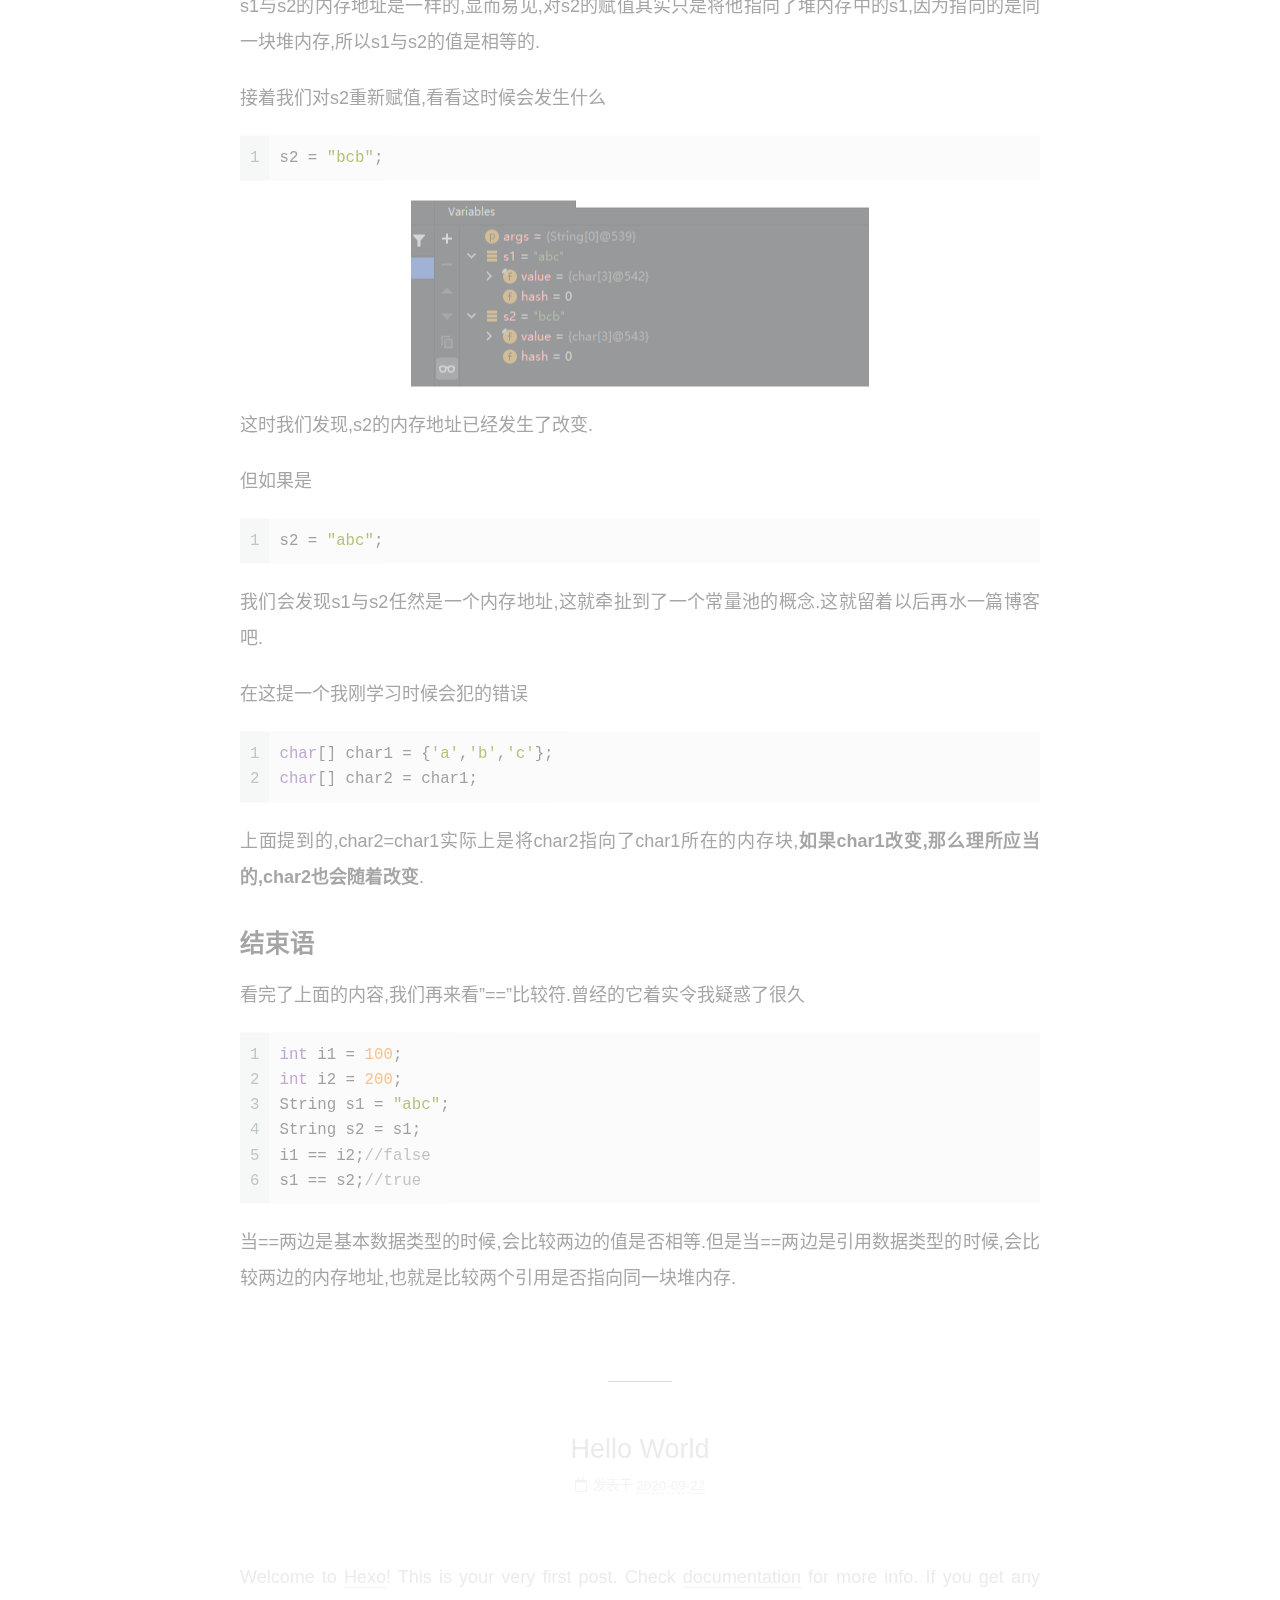
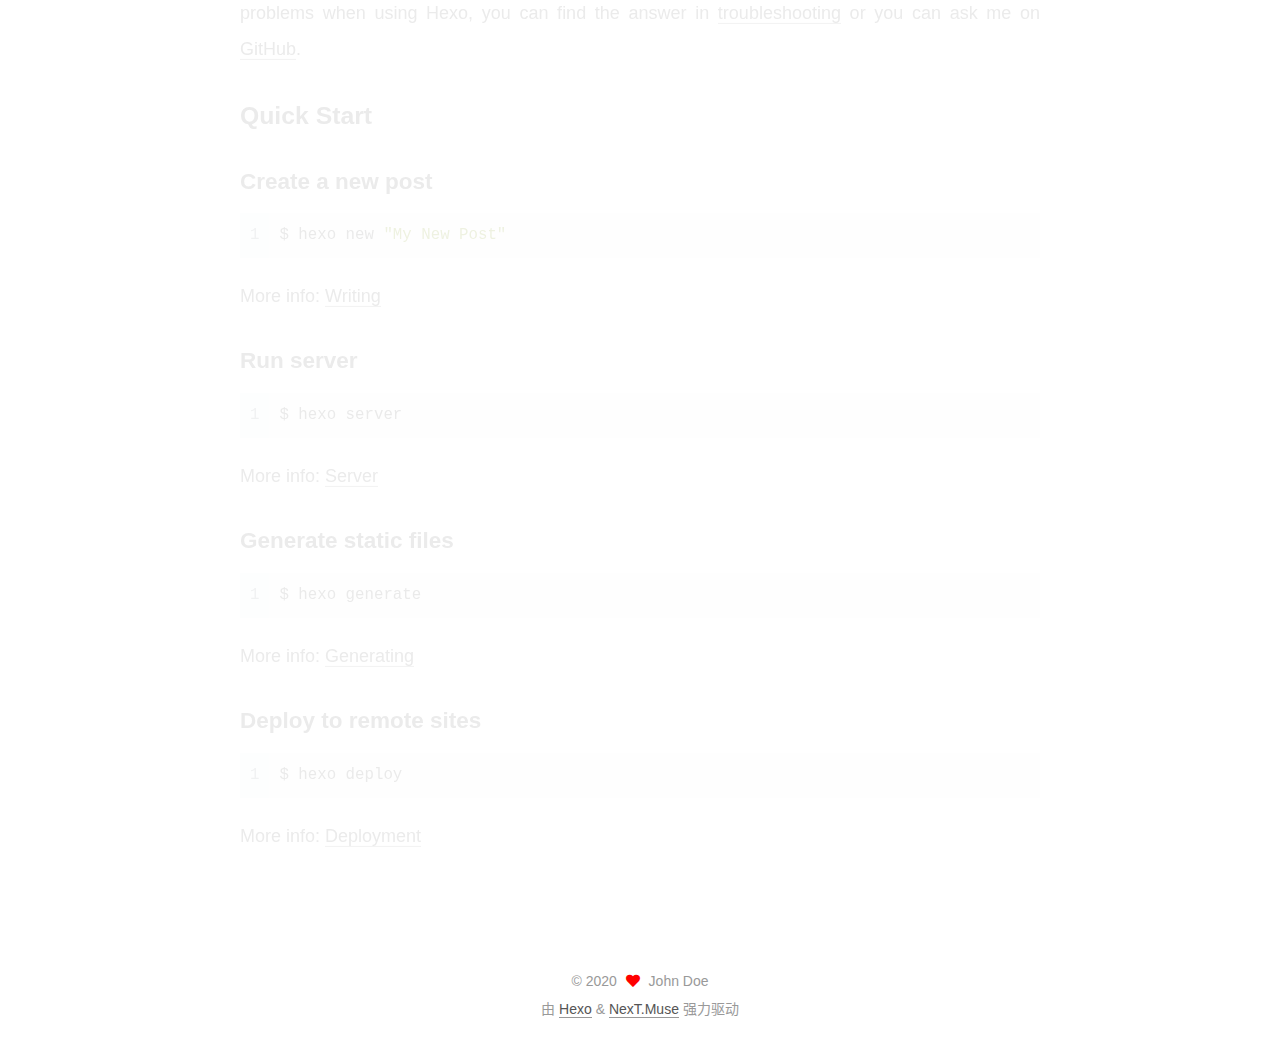
==== commit fa27888f: "Site updated: 2020-09-23 22:20:46" ====
--- a/index.html
+++ b/index.html
@@ -170,7 +170,7 @@
               <span class="post-meta-item-text">发表于</span>
               
 
-              <time title="创建时间：2020-09-23 15:58:58 / 修改时间：22:18:10" itemprop="dateCreated datePublished" datetime="2020-09-23T15:58:58+08:00">2020-09-23</time>
+              <time title="创建时间：2020-09-23 15:58:58 / 修改时间：22:20:25" itemprop="dateCreated datePublished" datetime="2020-09-23T15:58:58+08:00">2020-09-23</time>
             </span>
 
           
@@ -260,7 +260,7 @@
 <figure class="highlight java"><table><tr><td class="gutter"><pre><span class="line">1</span><br><span class="line">2</span><br><span class="line">3</span><br><span class="line">4</span><br><span class="line">5</span><br></pre></td><td class="code"><pre><span class="line"><span class="keyword">if</span>(flag)&#123;</span><br><span class="line">    dosth;</span><br><span class="line">&#125;<span class="keyword">else</span>&#123;</span><br><span class="line">    dosth;</span><br><span class="line">&#125;</span><br></pre></td></tr></table></figure>
 
 <p>用条件运算符可以使得自己代码显得更加简洁清晰,不用写过多的if-else语句,这是每一个程序员都应该掌握的技能.</p>
-<h1 id="优先级"><a href="#优先级" class="headerlink" title="优先级"></a>优先级</h1><p><img src="/2020/09/23/java%E5%AD%A6%E4%B9%A0%E4%B9%8B%E8%B7%AF(2)/1.png"></p>
+<h1 id="优先级"><a href="#优先级" class="headerlink" title="优先级"></a>优先级</h1><p><img src="/2020/09/23/java%E5%AD%A6%E4%B9%A0%E4%B9%8B%E8%B7%AF(2)/1.png" alt="1"></p>
 <p>我们其实并不需要去记这个优先级,只需要灵活运用()就能够得到自己想要的优先级了.</p>
 
       
--- a/css/main.css
+++ b/css/main.css
@@ -1168,7 +1168,7 @@
 }
 .links-of-author a::before,
 .links-of-author span.exturl::before {
-  background: #3e7dff;
+  background: #ad67b1;
   border-radius: 50%;
   content: ' ';
   display: inline-block;
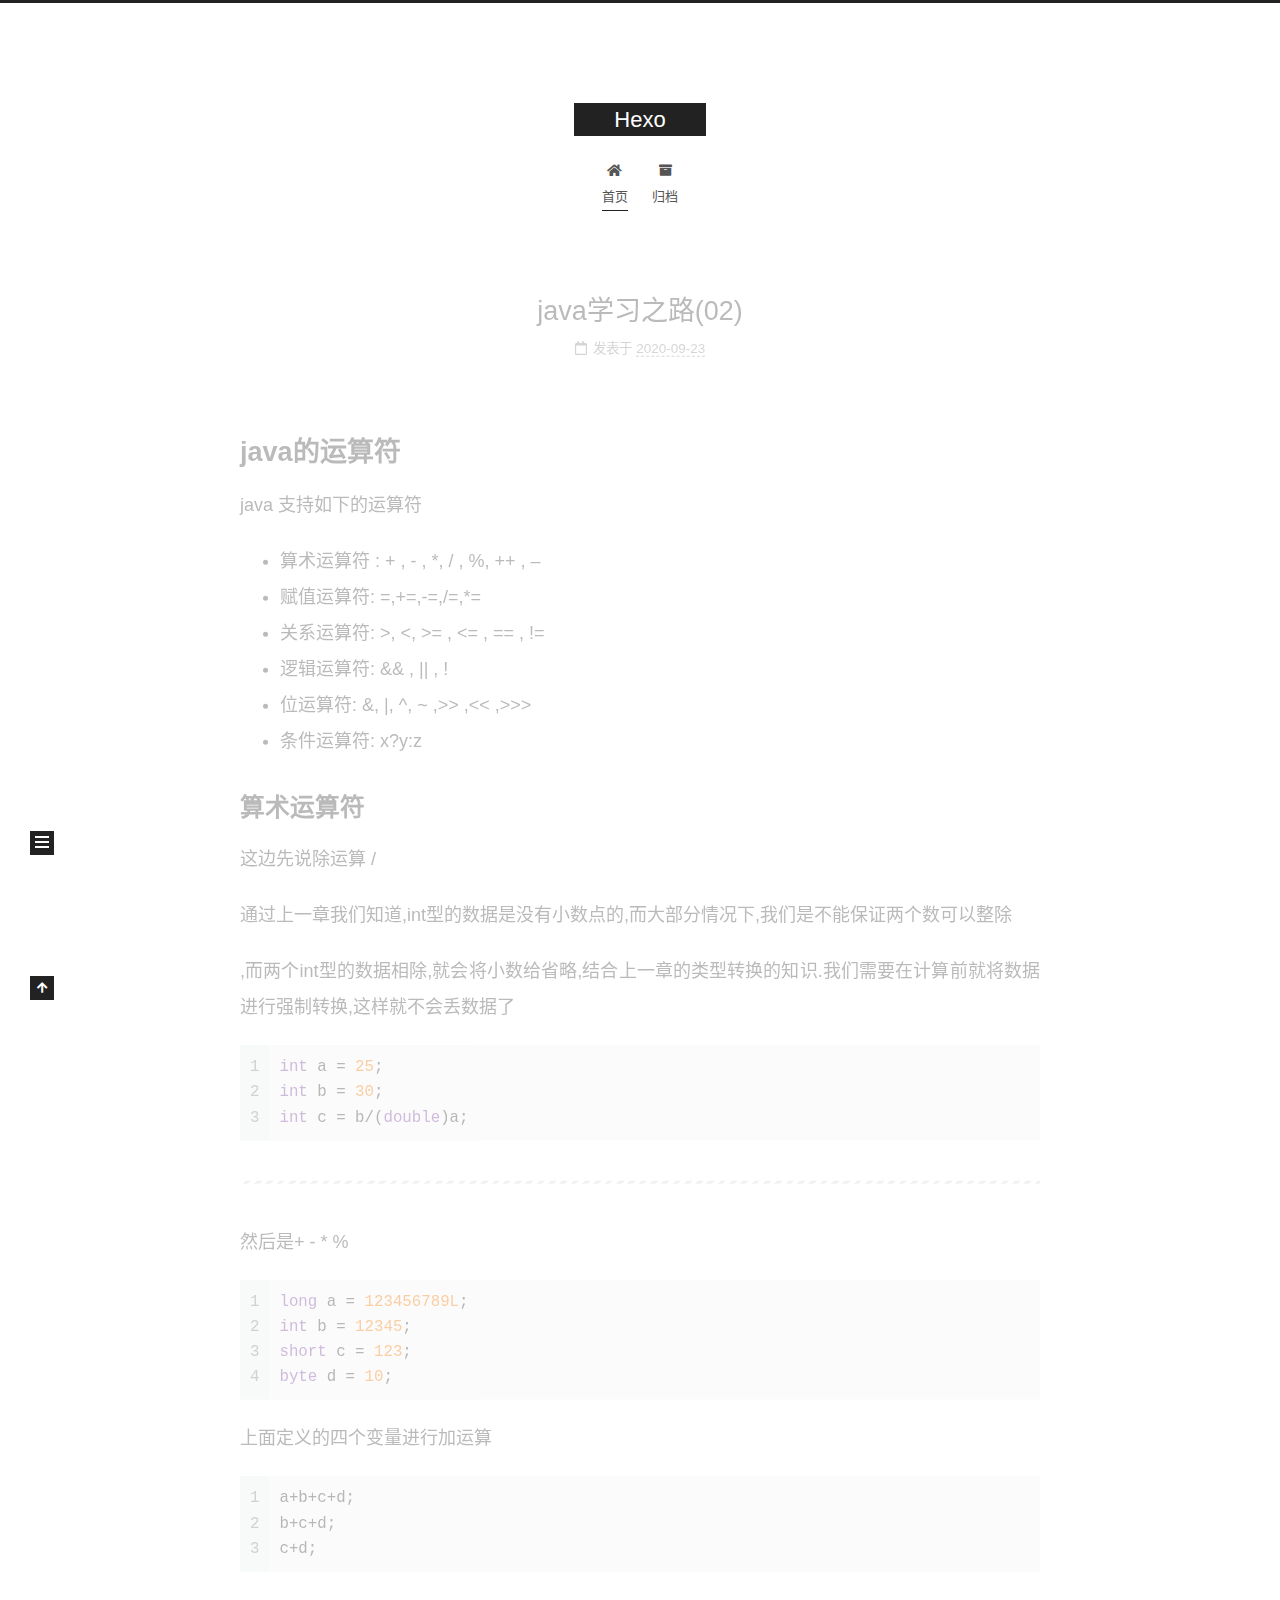
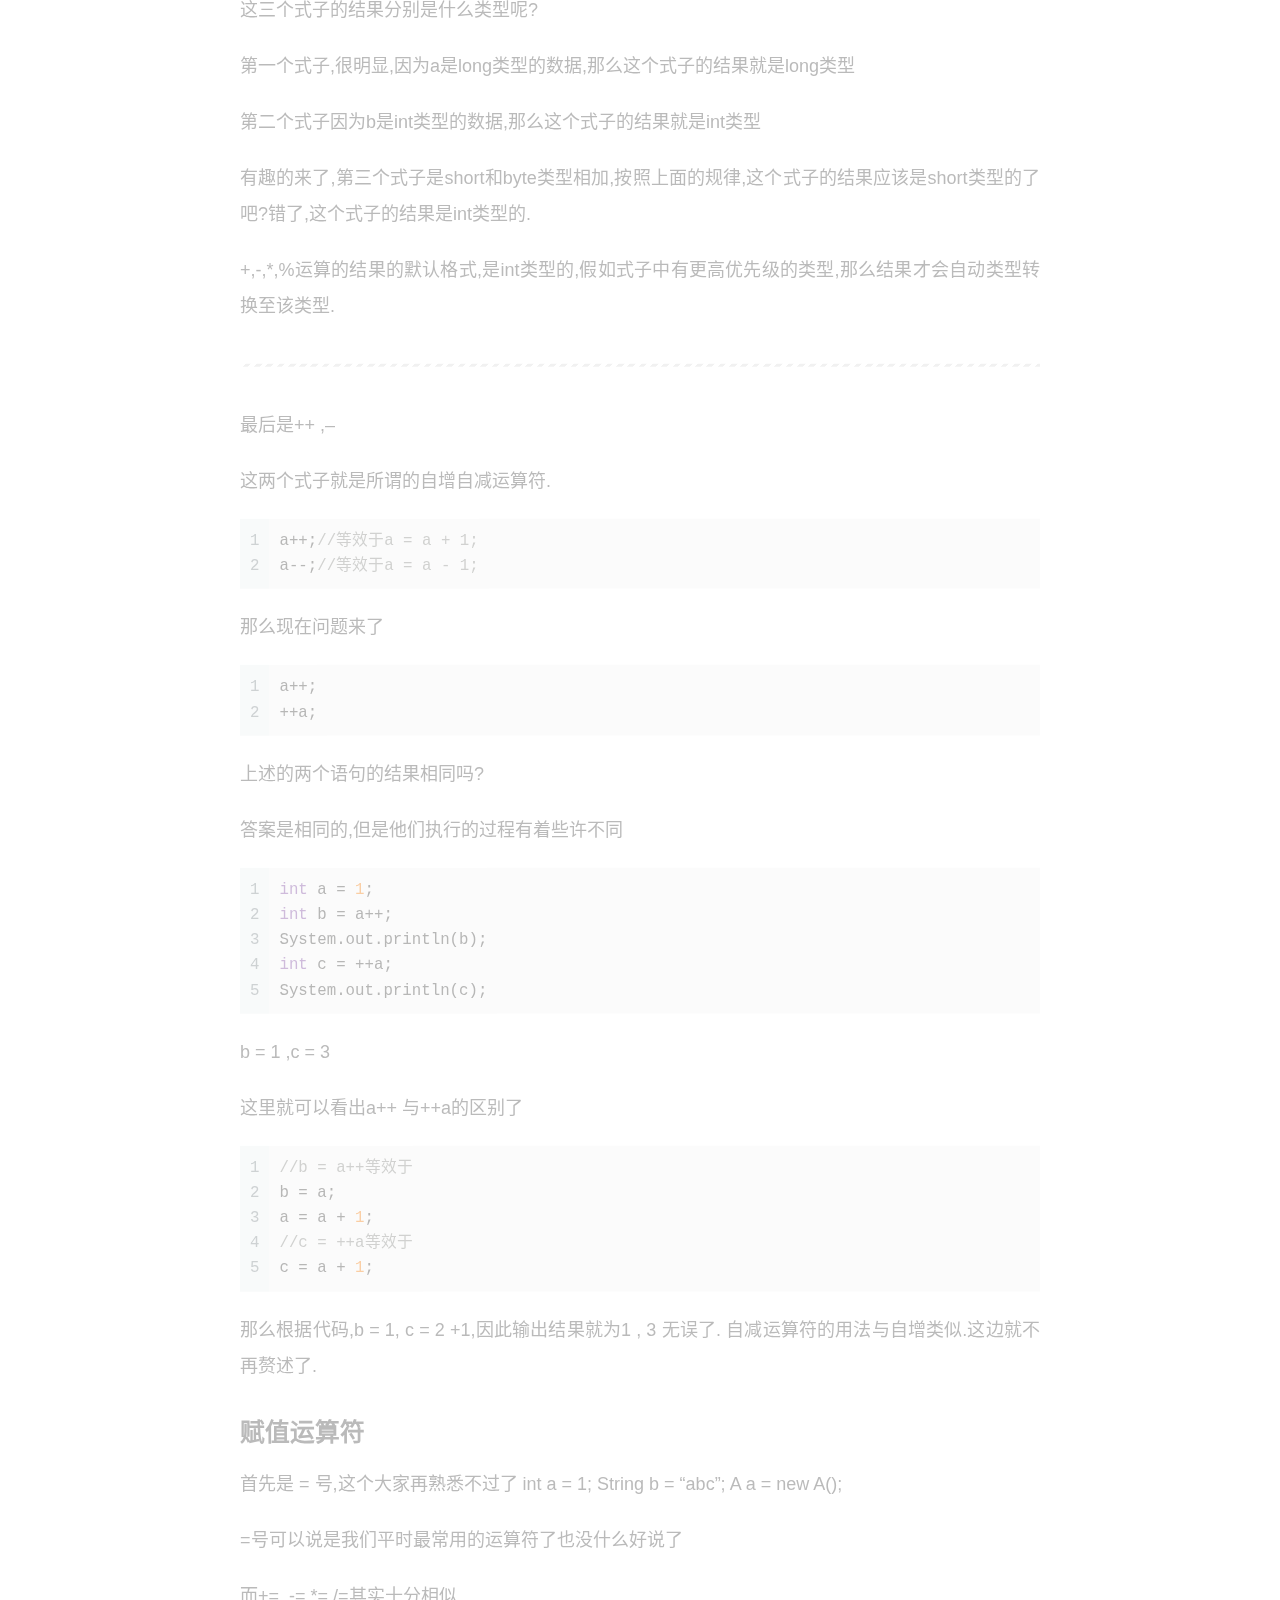
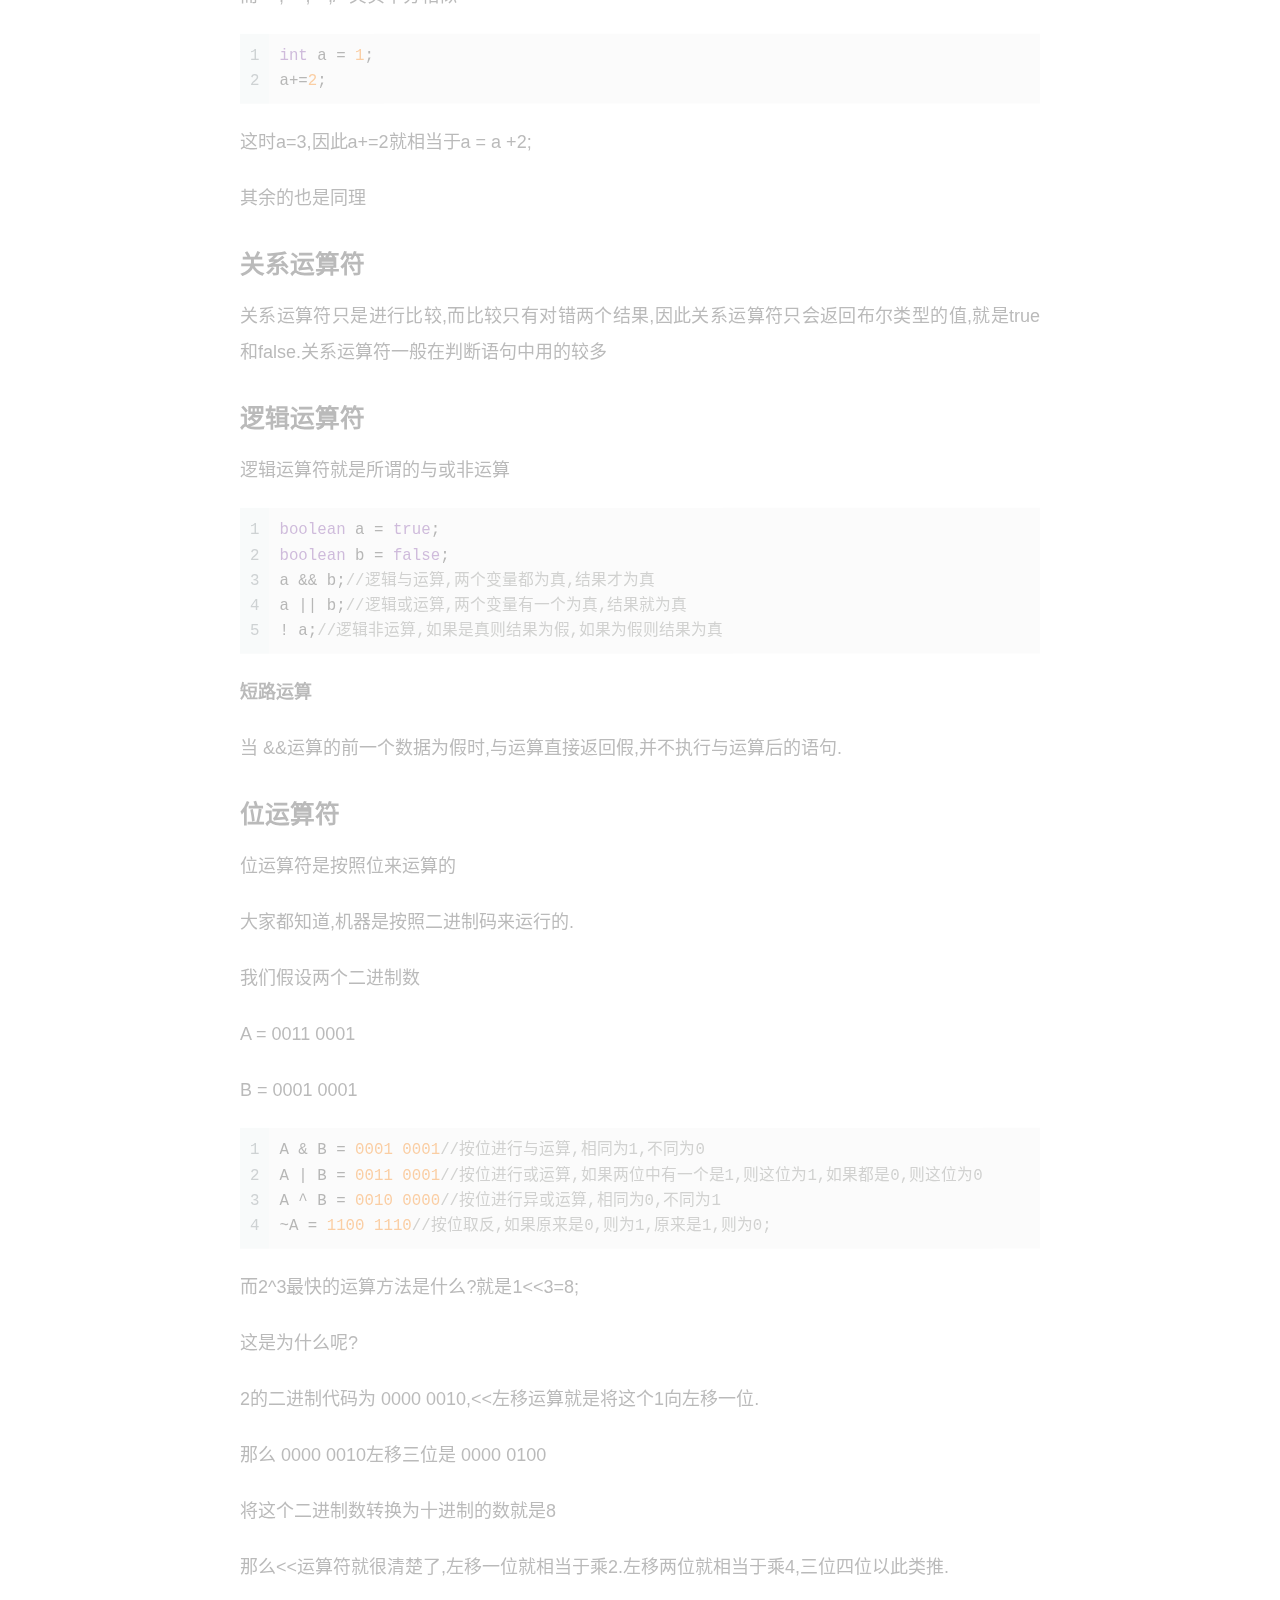
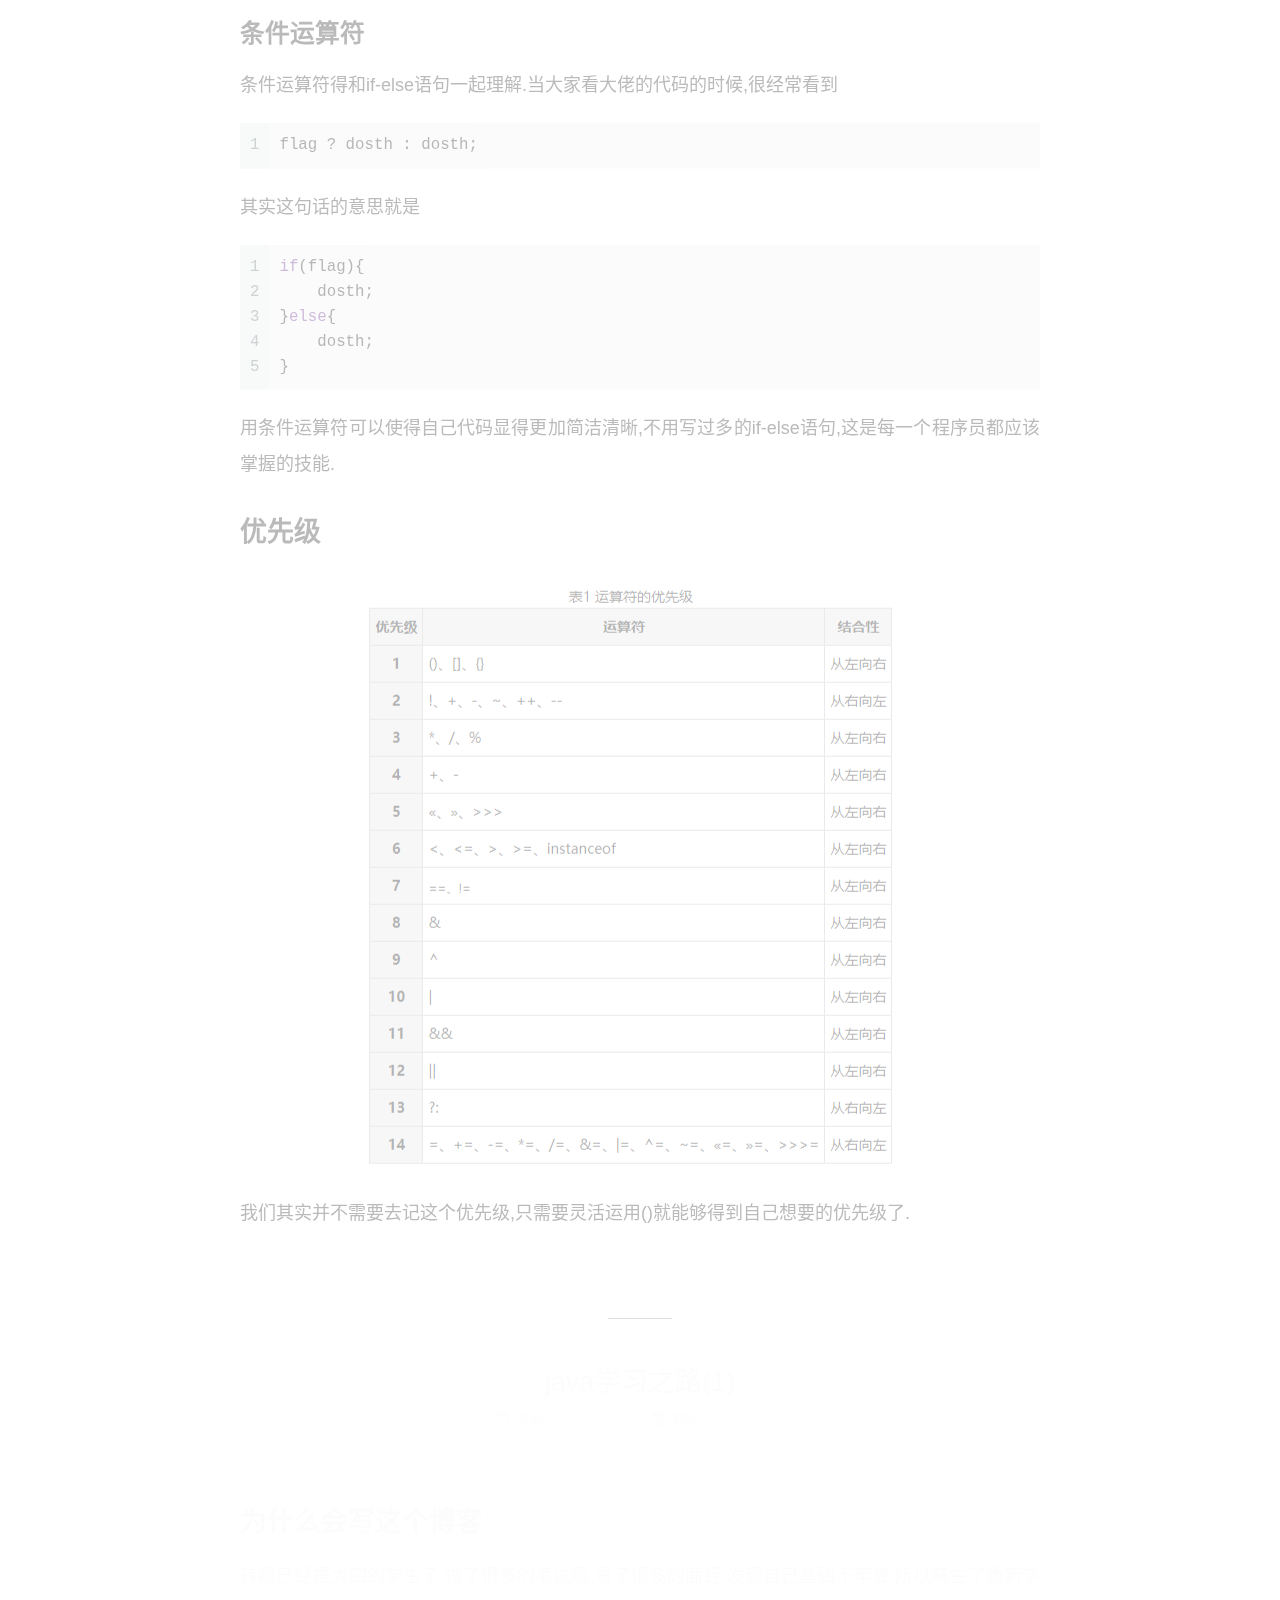
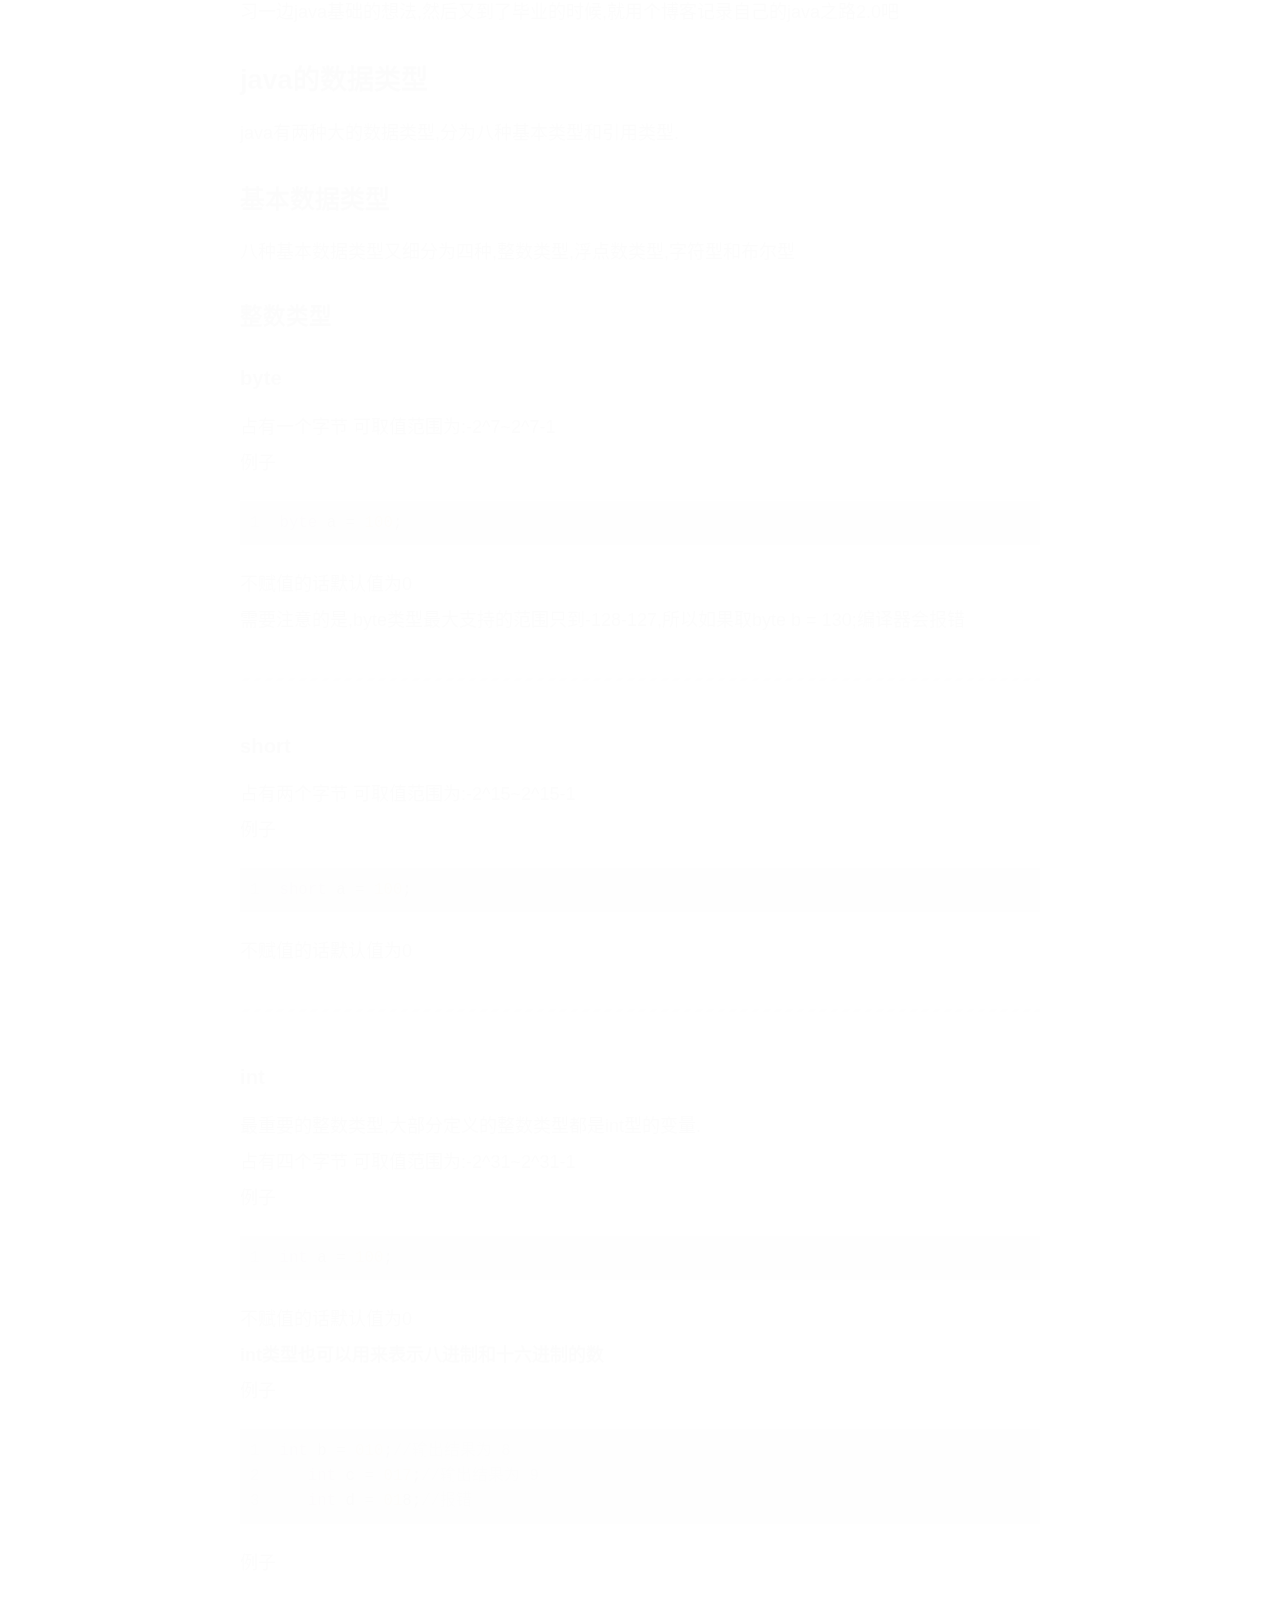
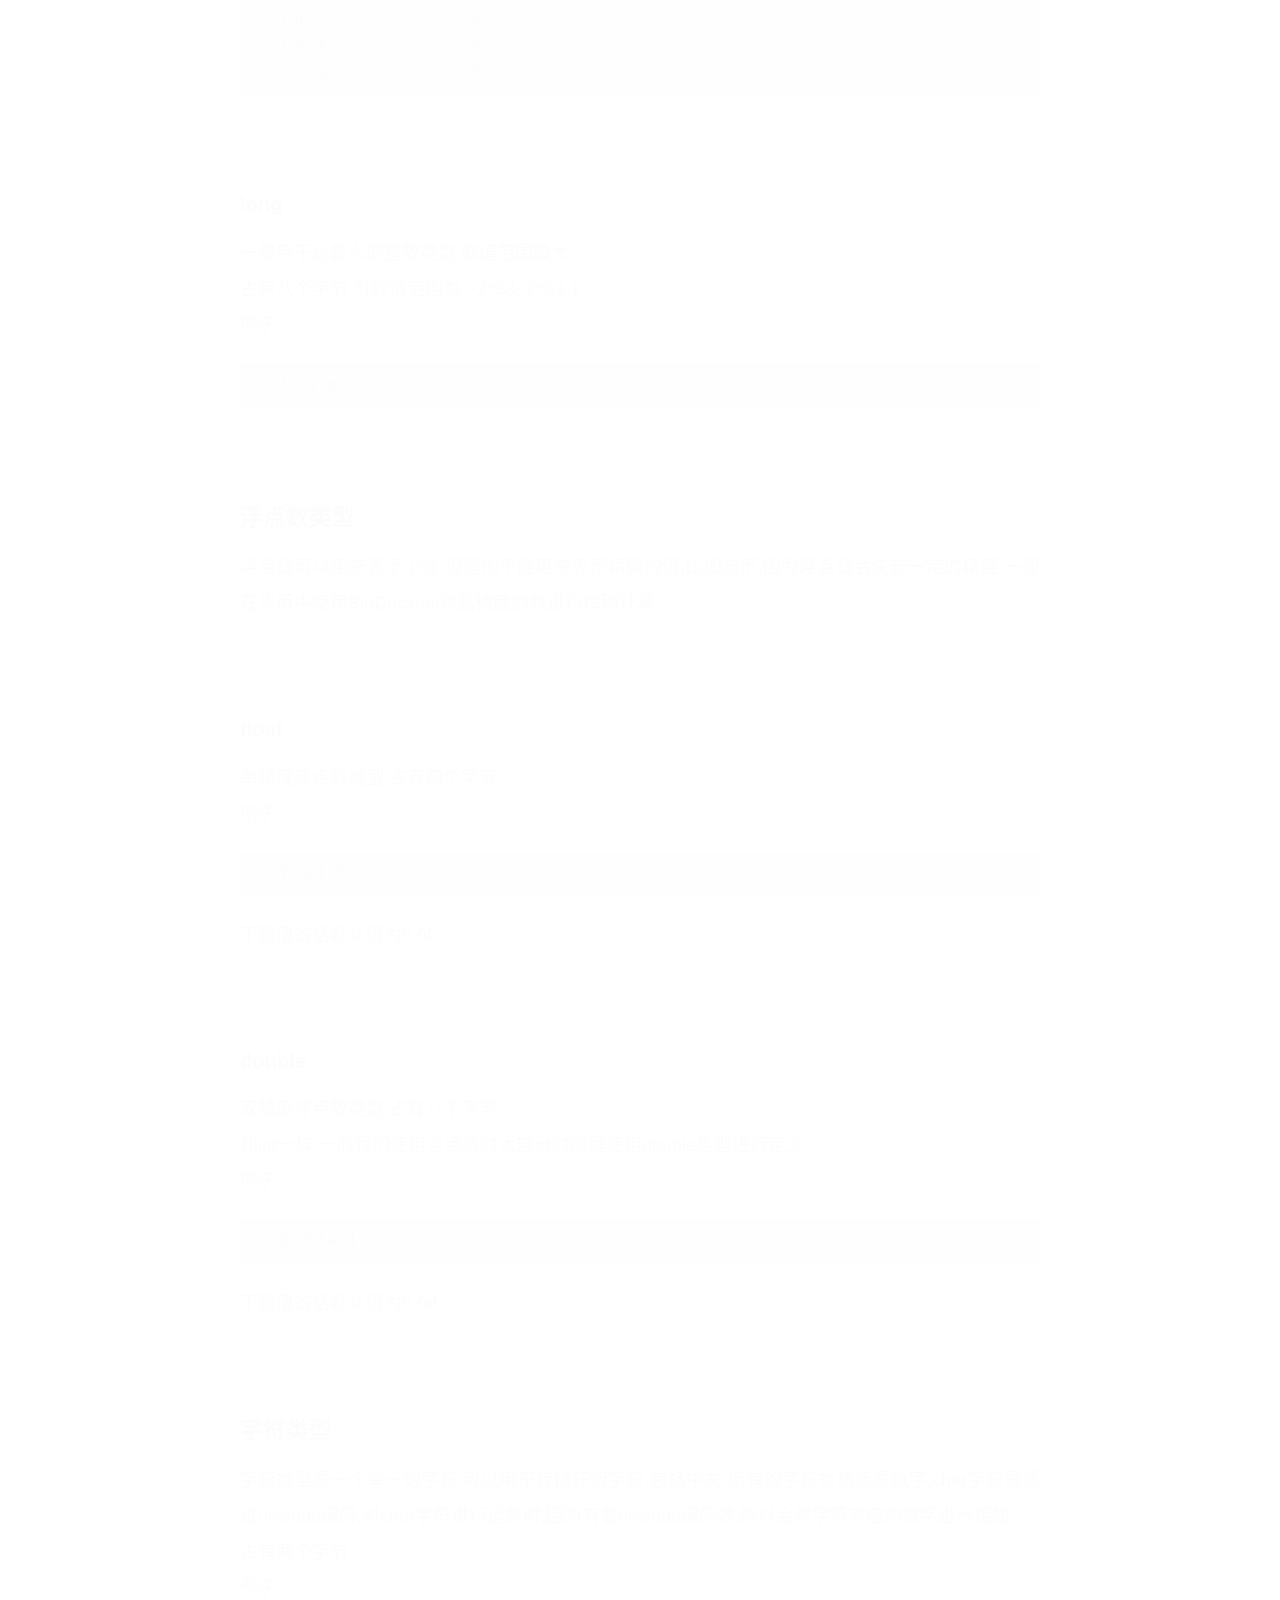
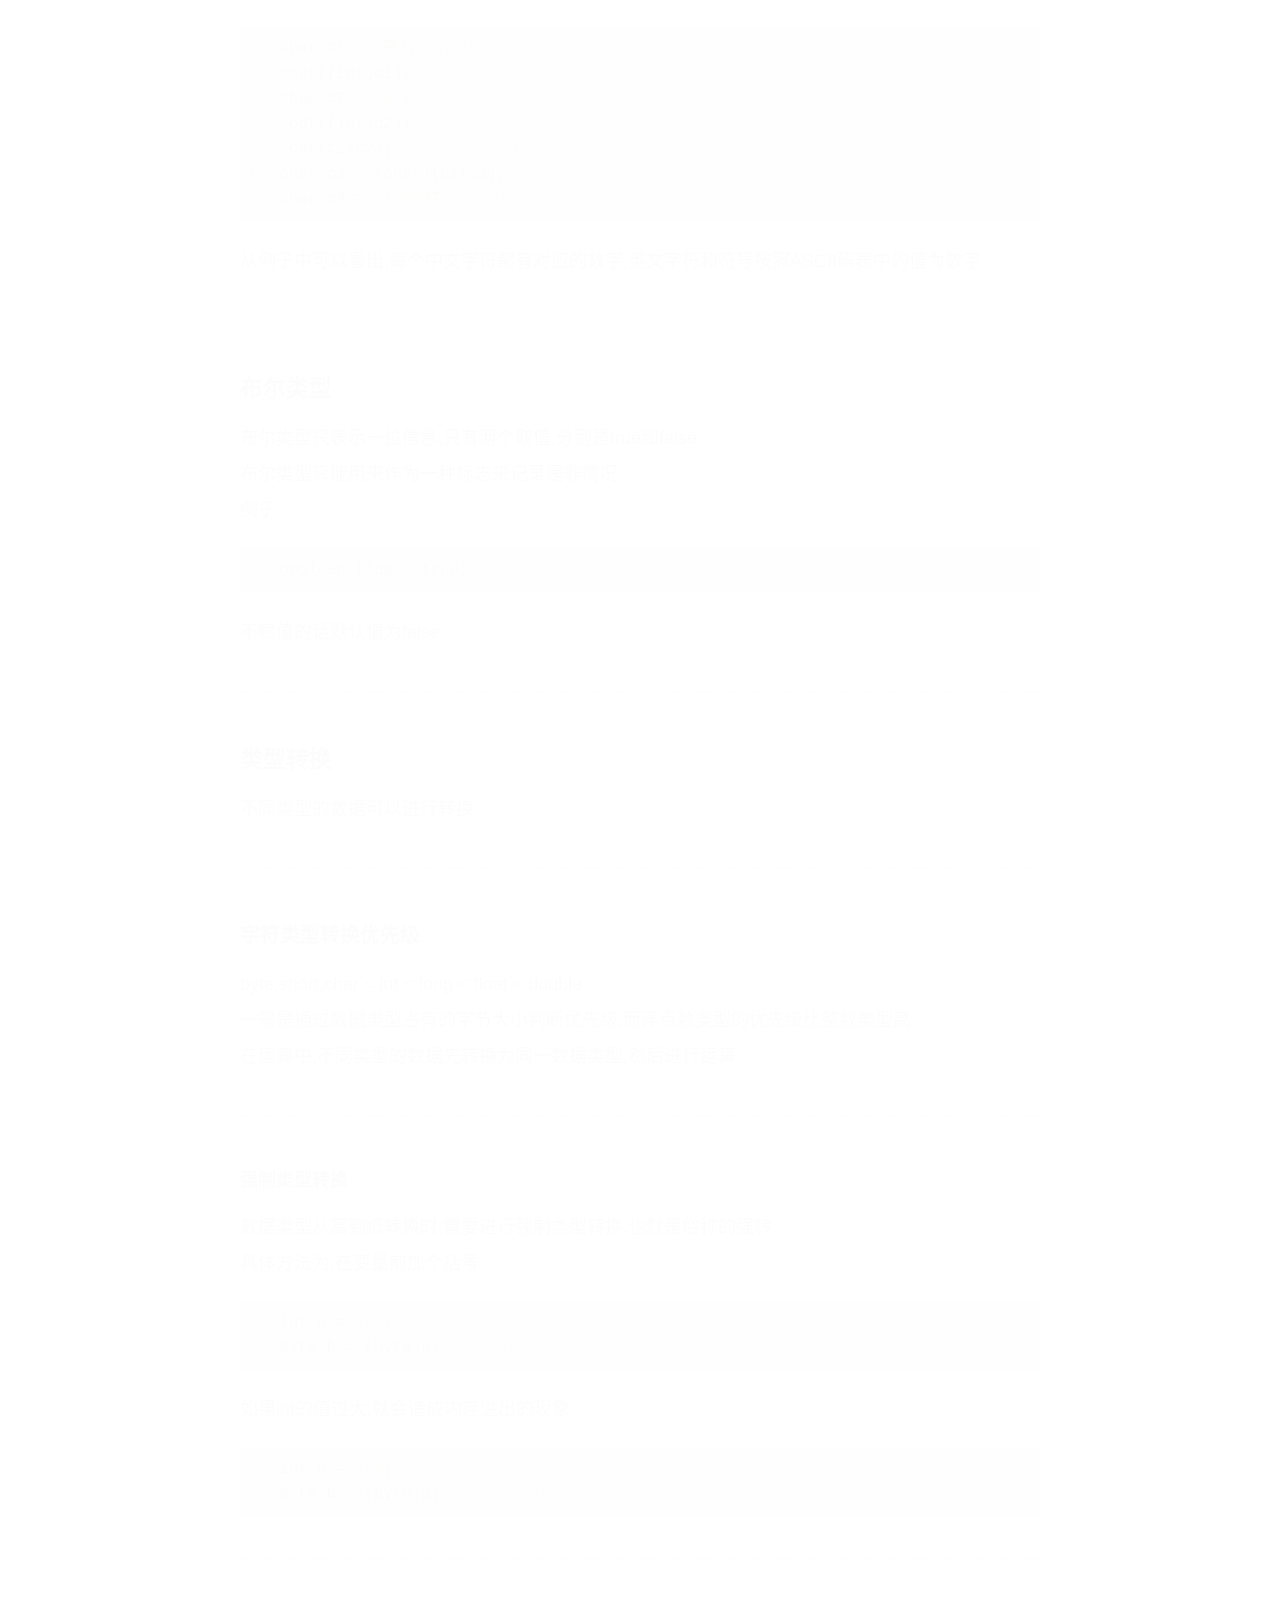
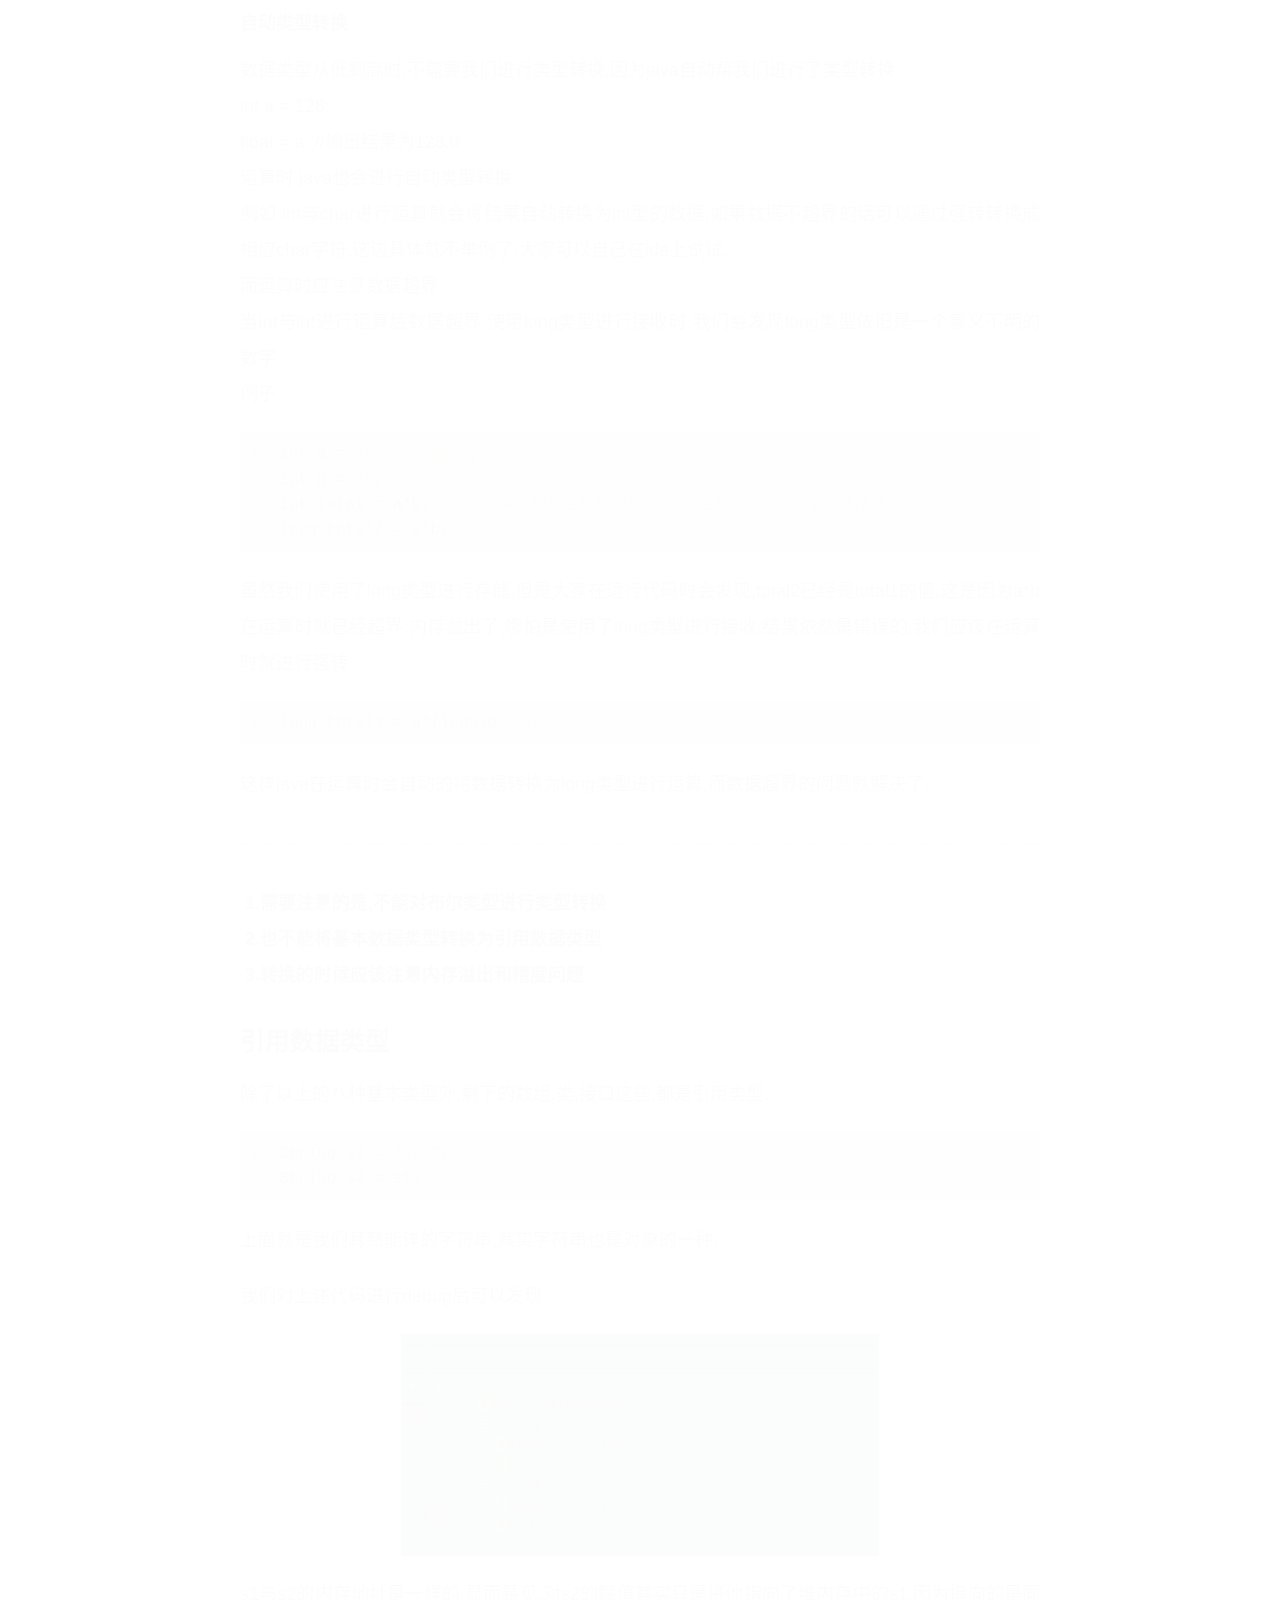
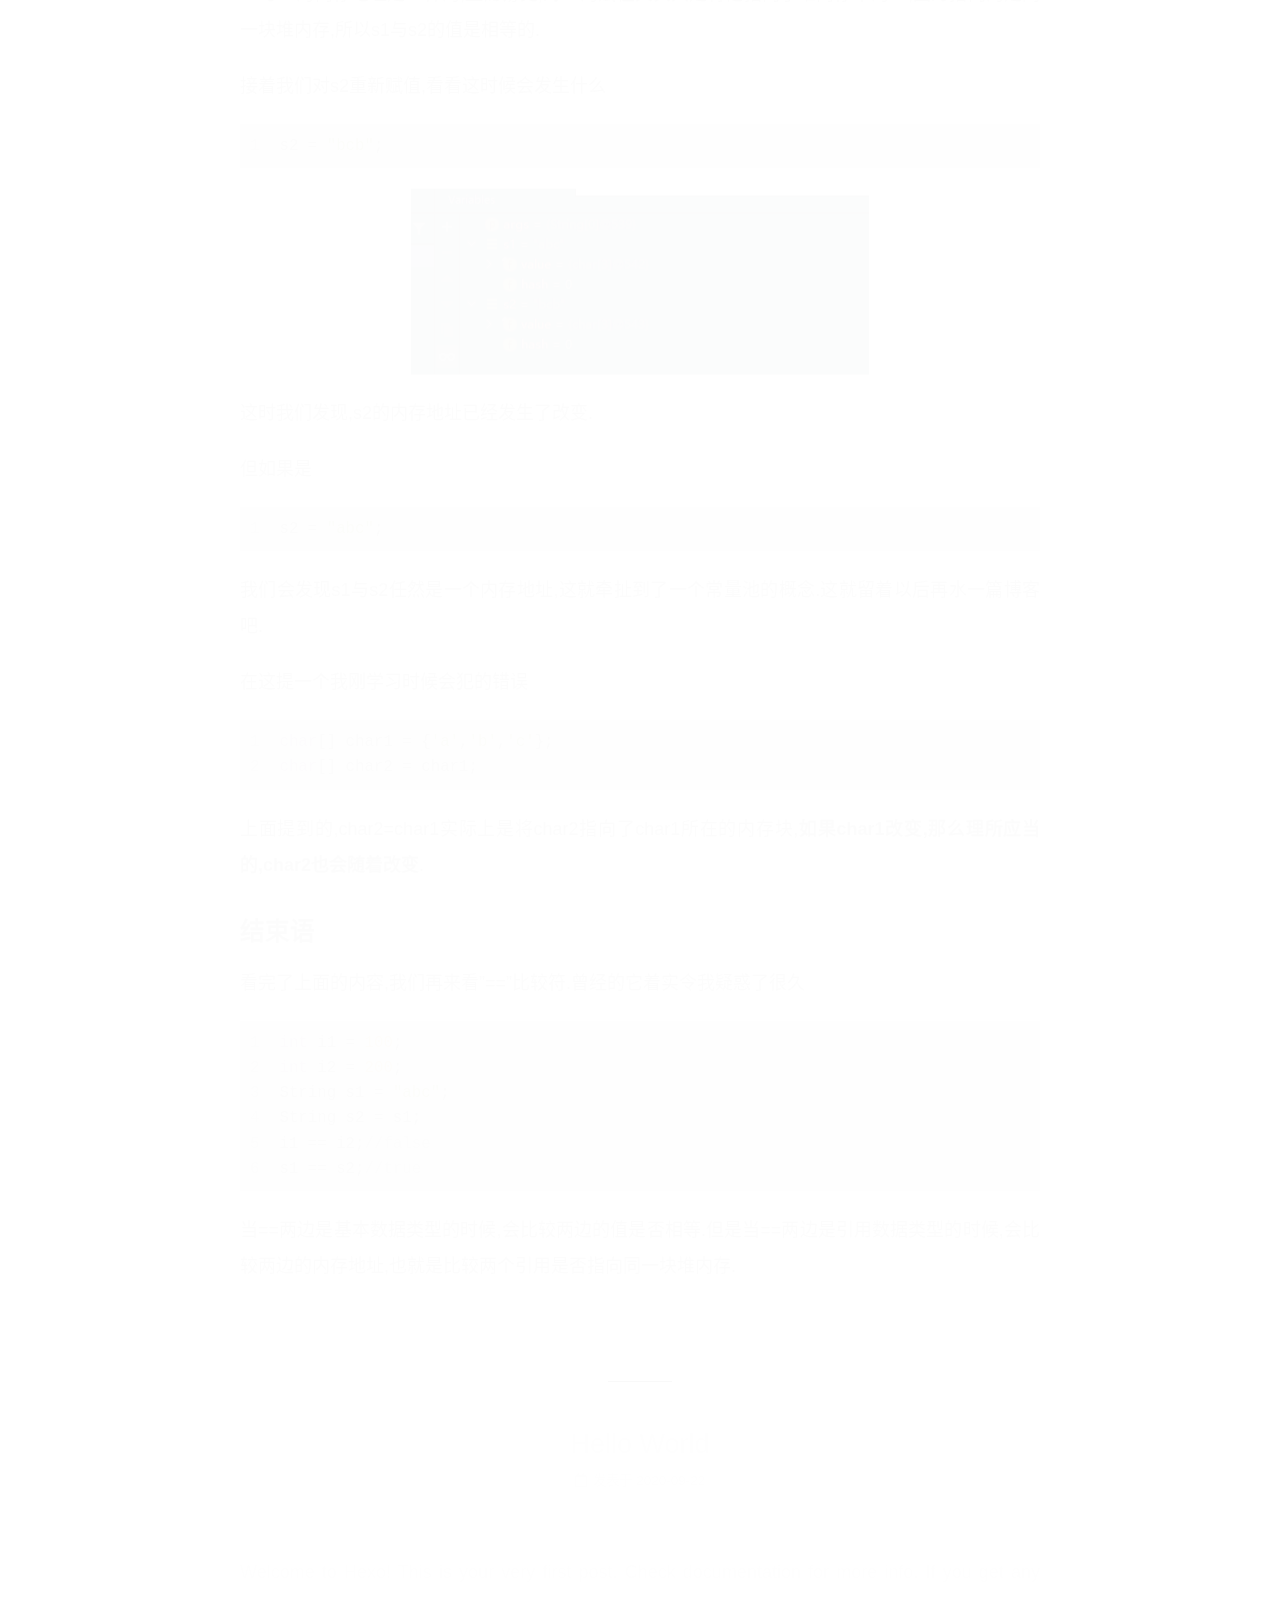
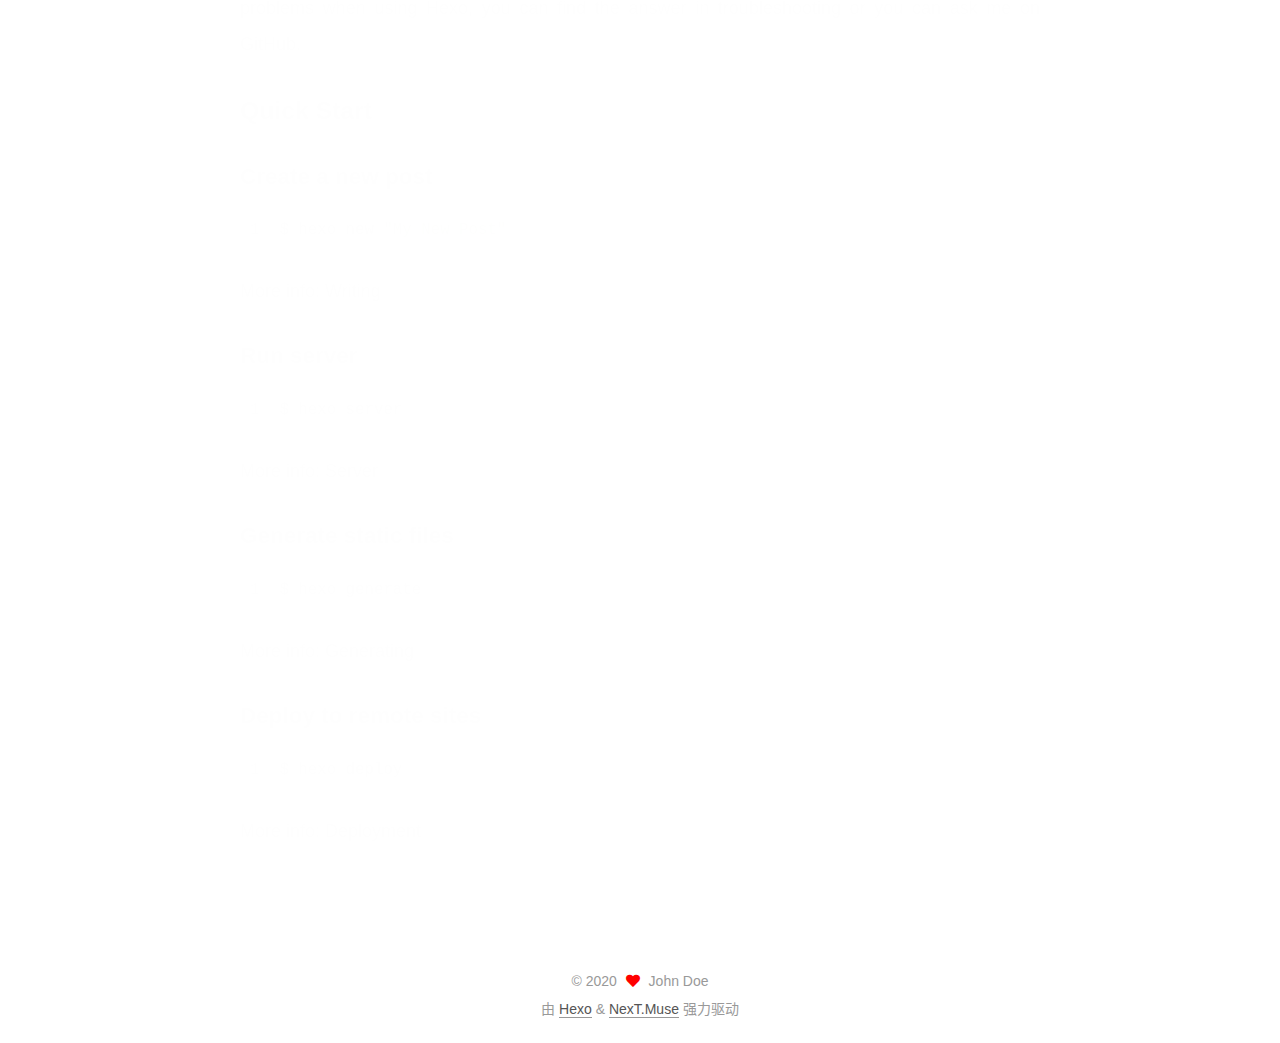
==== commit 6758fa6f: "Site updated: 2020-09-23 22:21:54" ====
--- a/index.html
+++ b/index.html
@@ -145,7 +145,7 @@
   
   
   <article itemscope itemtype="http://schema.org/Article" class="post-block" lang="zh-CN">
-    <link itemprop="mainEntityOfPage" href="http://example.com/2020/09/23/java%E5%AD%A6%E4%B9%A0%E4%B9%8B%E8%B7%AF(2)/">
+    <link itemprop="mainEntityOfPage" href="http://example.com/2020/09/23/java%E5%AD%A6%E4%B9%A0%E4%B9%8B%E8%B7%AF(02)/">
 
     <span hidden itemprop="author" itemscope itemtype="http://schema.org/Person">
       <meta itemprop="image" content="/images/avatar.gif">
@@ -159,7 +159,7 @@
       <header class="post-header">
         <h2 class="post-title" itemprop="name headline">
           
-            <a href="/2020/09/23/java%E5%AD%A6%E4%B9%A0%E4%B9%8B%E8%B7%AF(2)/" class="post-title-link" itemprop="url">java学习之路(02)</a>
+            <a href="/2020/09/23/java%E5%AD%A6%E4%B9%A0%E4%B9%8B%E8%B7%AF(02)/" class="post-title-link" itemprop="url">java学习之路(02)</a>
         </h2>
 
         <div class="post-meta">
@@ -260,7 +260,7 @@
 <figure class="highlight java"><table><tr><td class="gutter"><pre><span class="line">1</span><br><span class="line">2</span><br><span class="line">3</span><br><span class="line">4</span><br><span class="line">5</span><br></pre></td><td class="code"><pre><span class="line"><span class="keyword">if</span>(flag)&#123;</span><br><span class="line">    dosth;</span><br><span class="line">&#125;<span class="keyword">else</span>&#123;</span><br><span class="line">    dosth;</span><br><span class="line">&#125;</span><br></pre></td></tr></table></figure>
 
 <p>用条件运算符可以使得自己代码显得更加简洁清晰,不用写过多的if-else语句,这是每一个程序员都应该掌握的技能.</p>
-<h1 id="优先级"><a href="#优先级" class="headerlink" title="优先级"></a>优先级</h1><p><img src="/2020/09/23/java%E5%AD%A6%E4%B9%A0%E4%B9%8B%E8%B7%AF(2)/1.png" alt="1"></p>
+<h1 id="优先级"><a href="#优先级" class="headerlink" title="优先级"></a>优先级</h1><p><img src="/2020/09/23/java%E5%AD%A6%E4%B9%A0%E4%B9%8B%E8%B7%AF(02)/1.png" alt="1"></p>
 <p>我们其实并不需要去记这个优先级,只需要灵活运用()就能够得到自己想要的优先级了.</p>
 
       
--- a/css/main.css
+++ b/css/main.css
@@ -1168,7 +1168,7 @@
 }
 .links-of-author a::before,
 .links-of-author span.exturl::before {
-  background: #ad67b1;
+  background: #491d96;
   border-radius: 50%;
   content: ' ';
   display: inline-block;
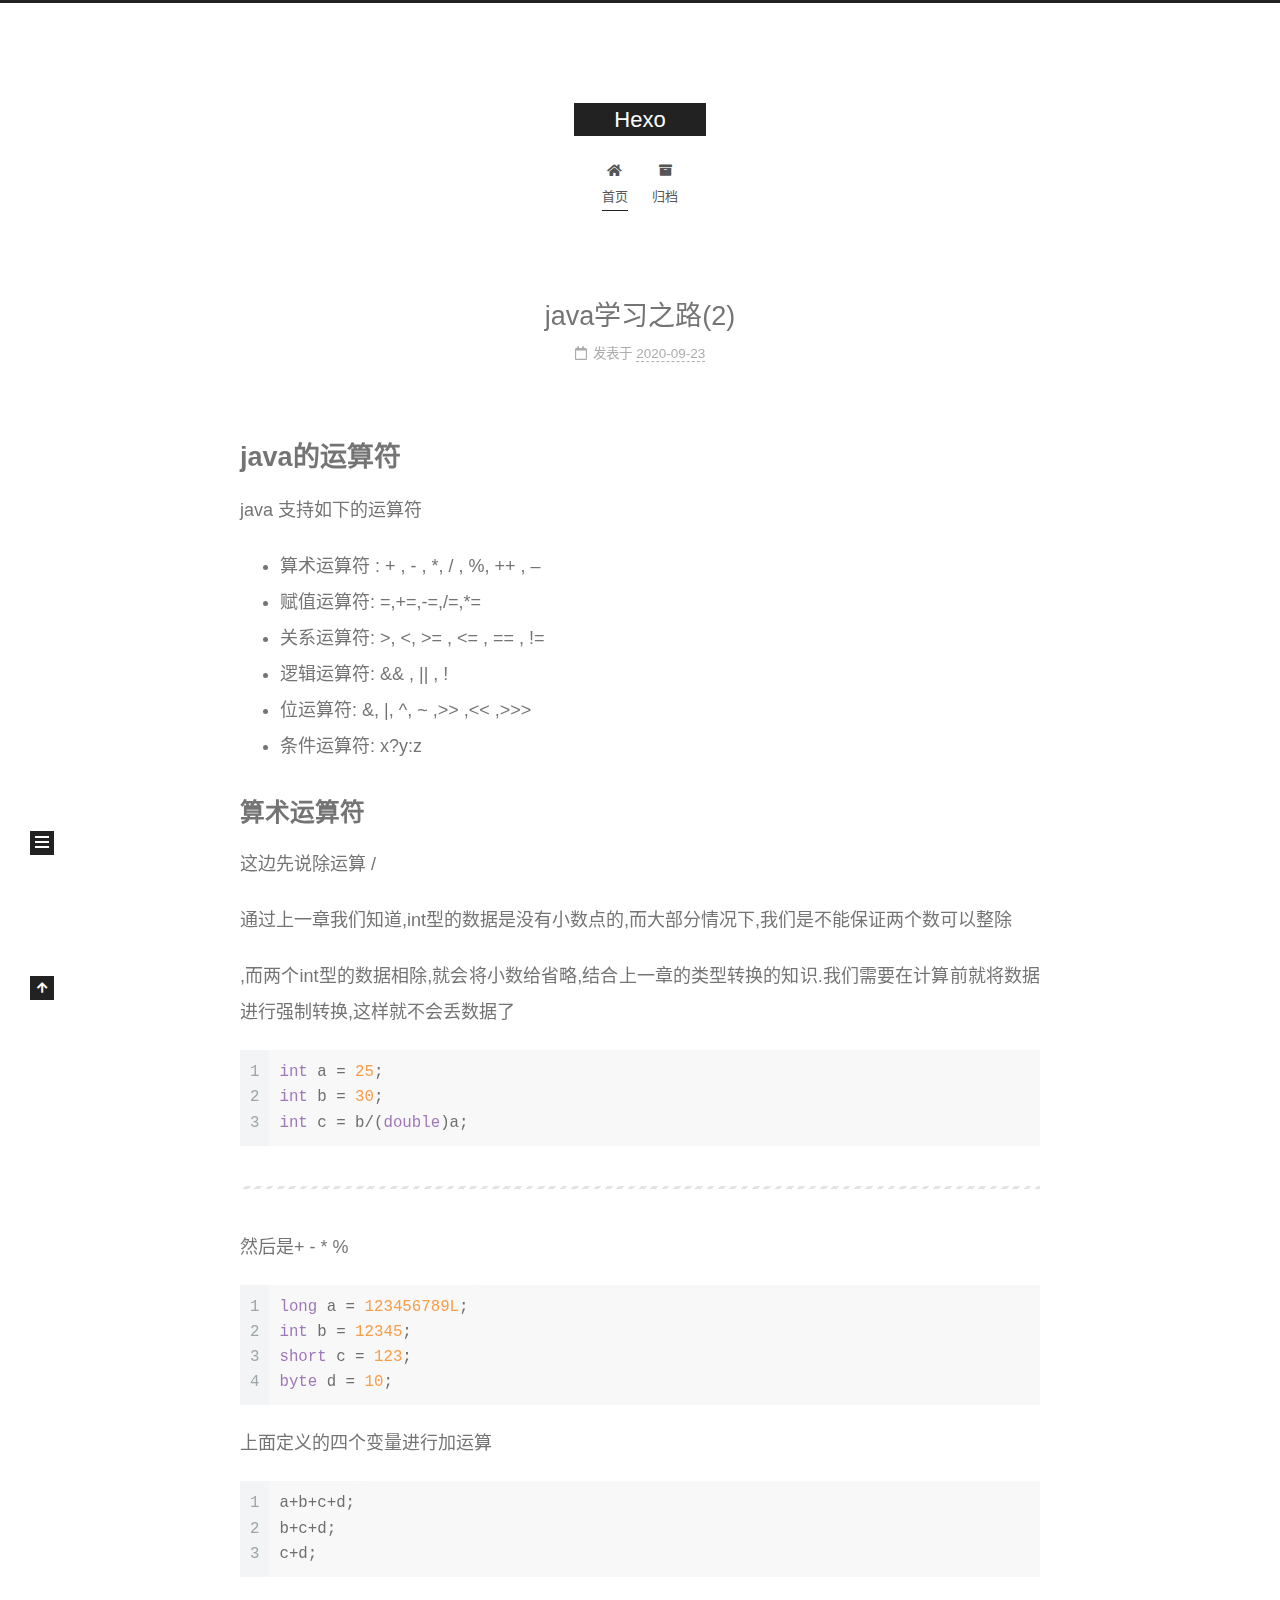
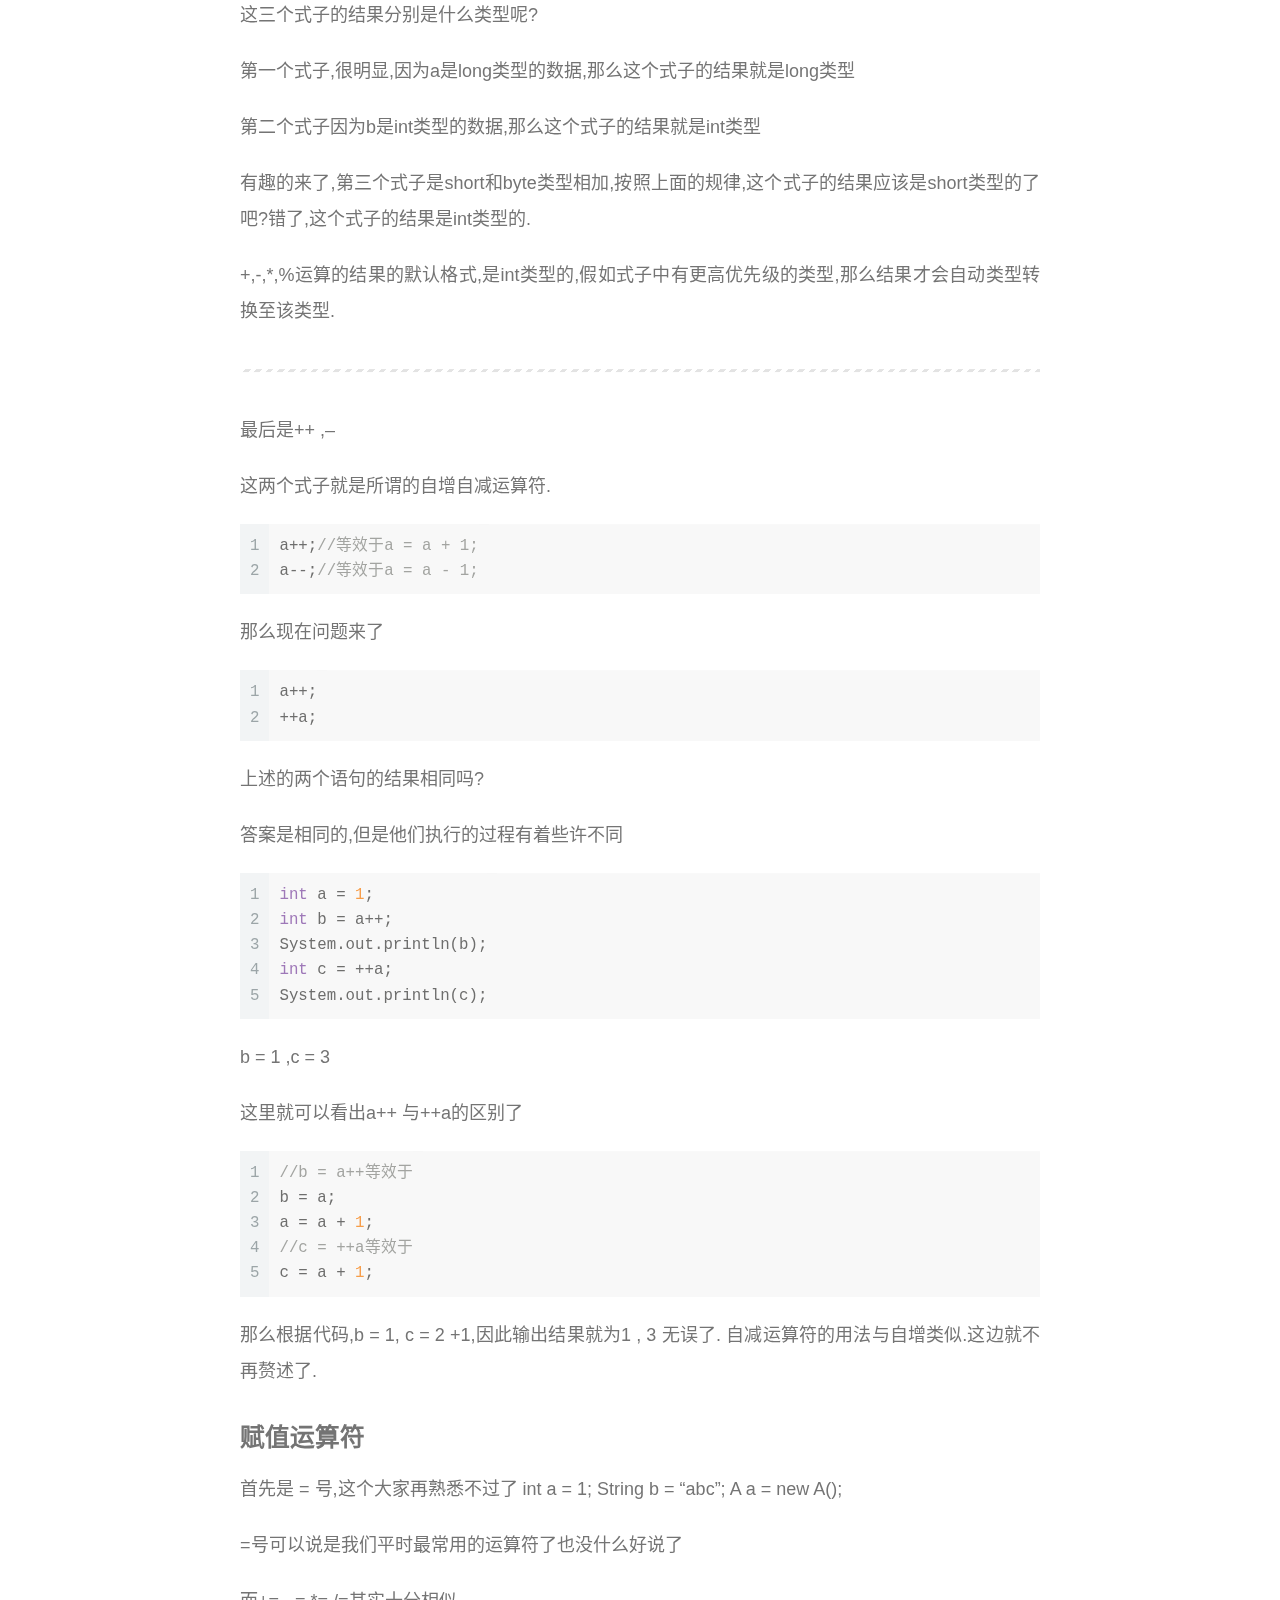
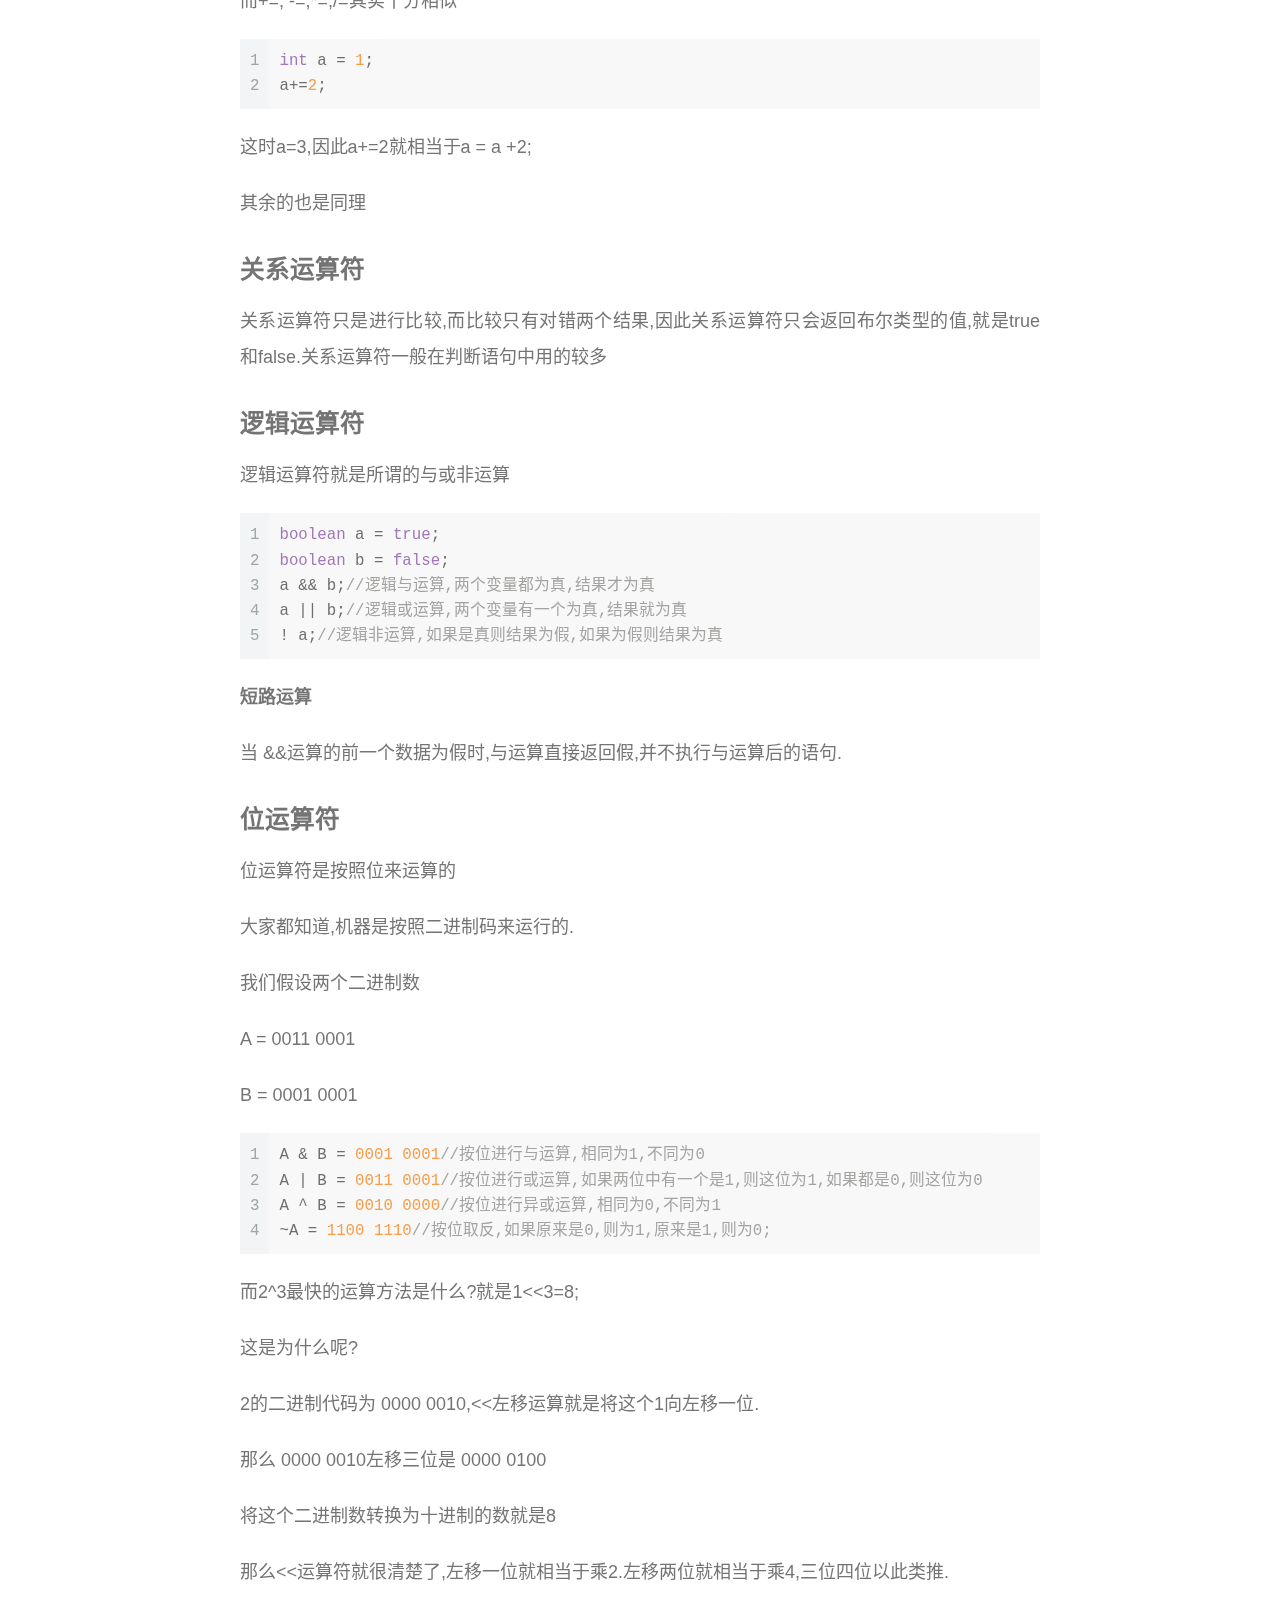
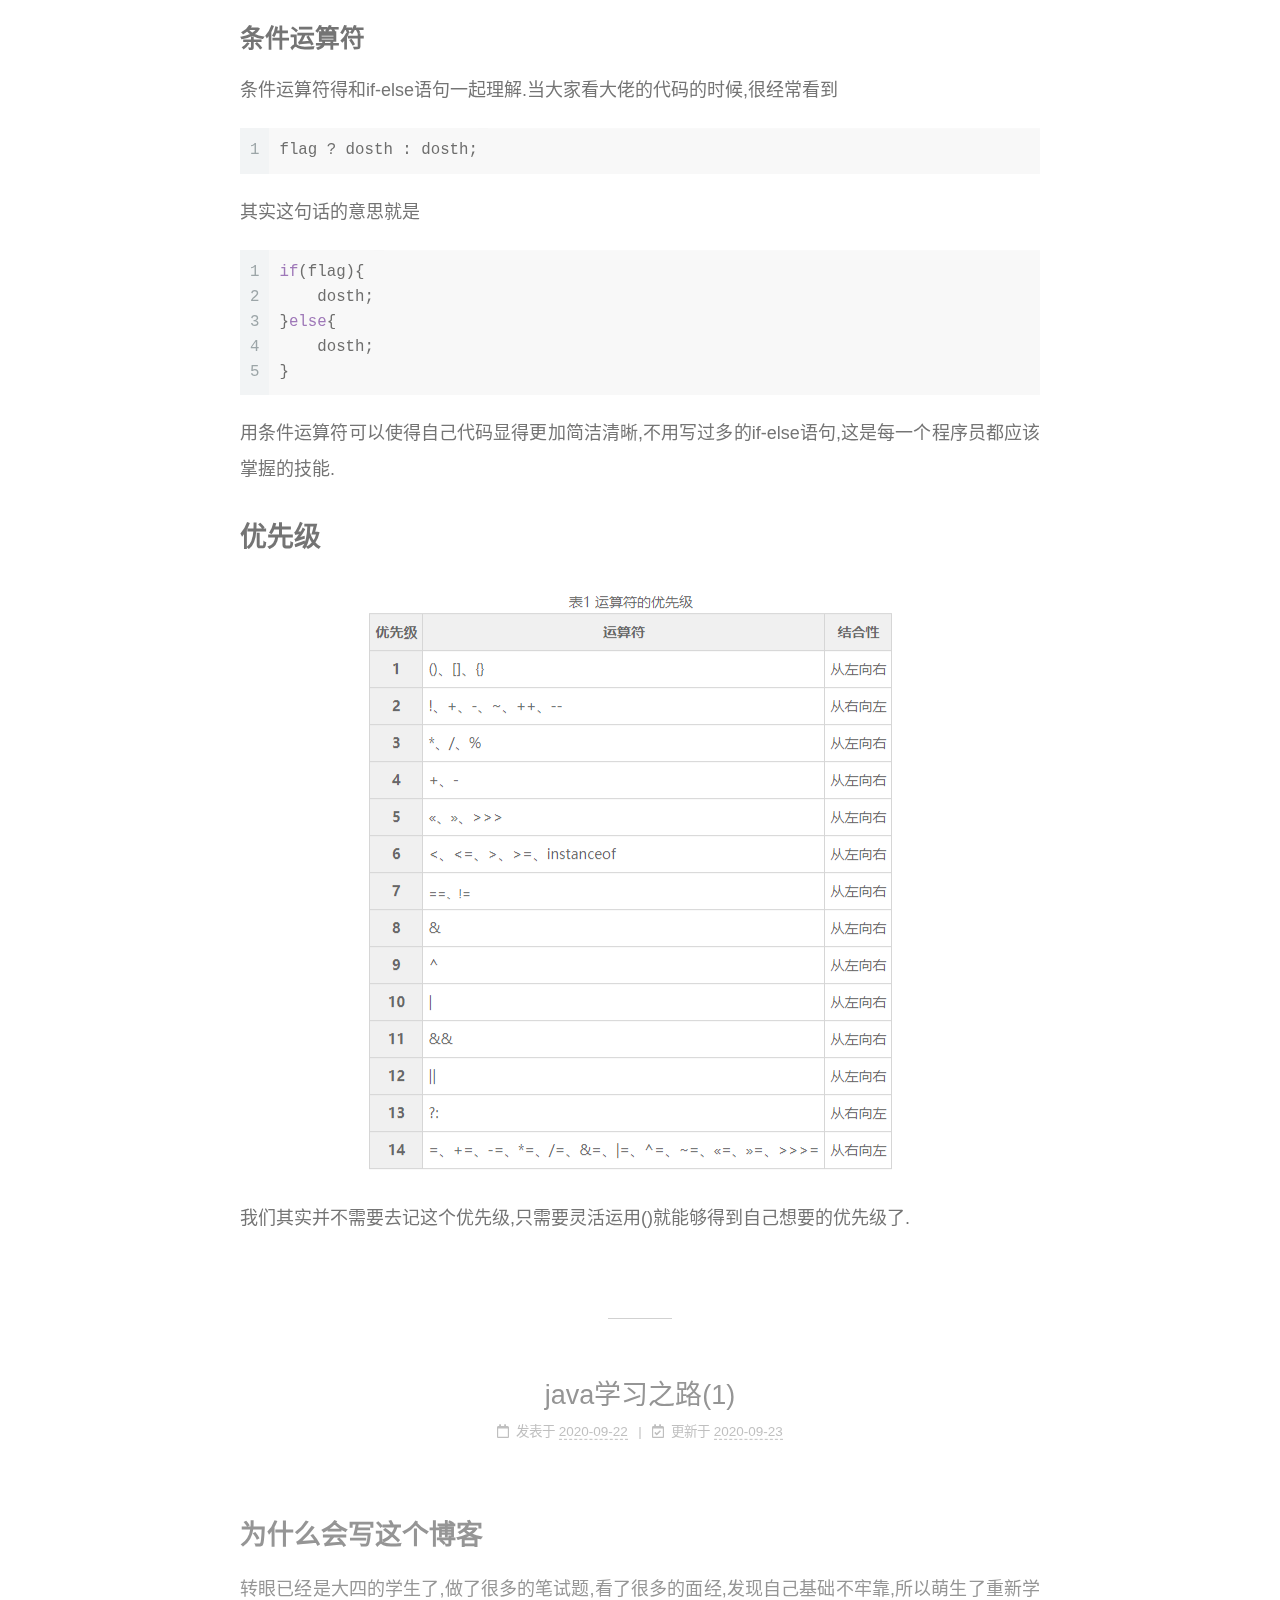
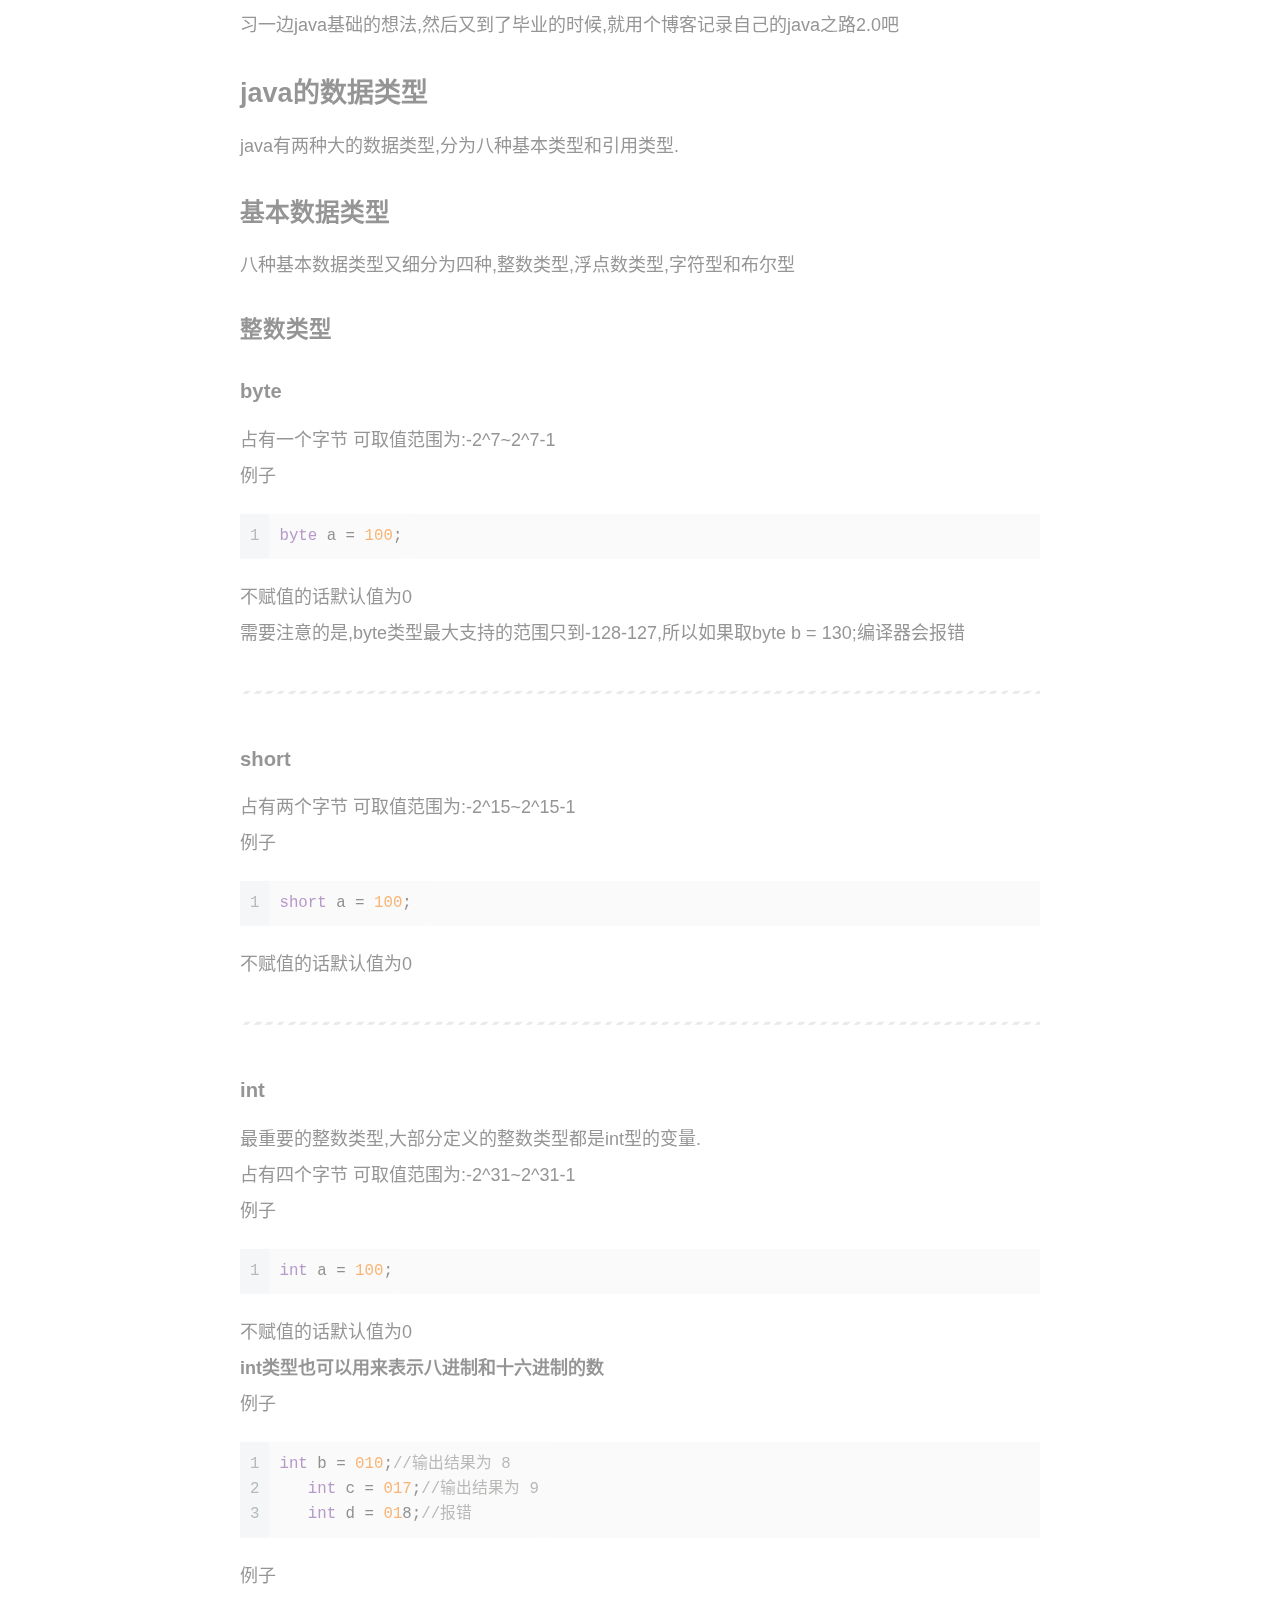
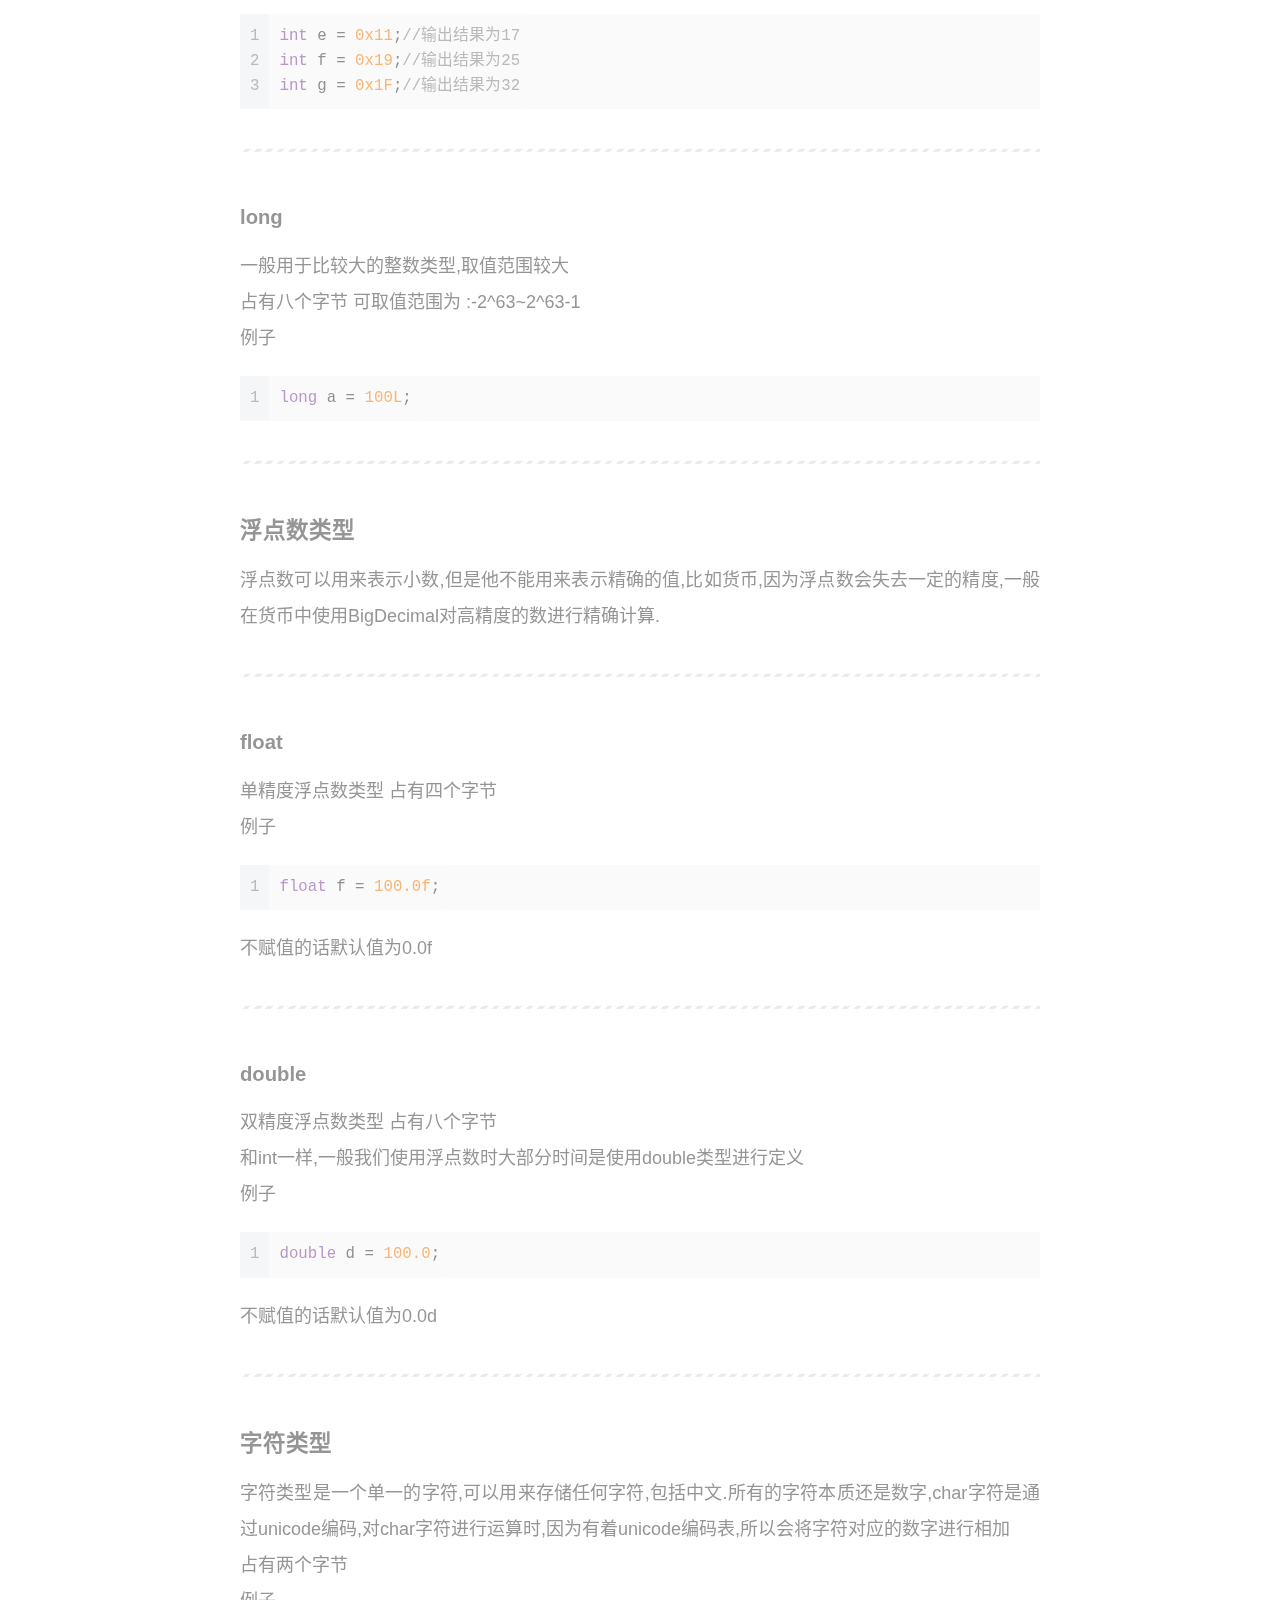
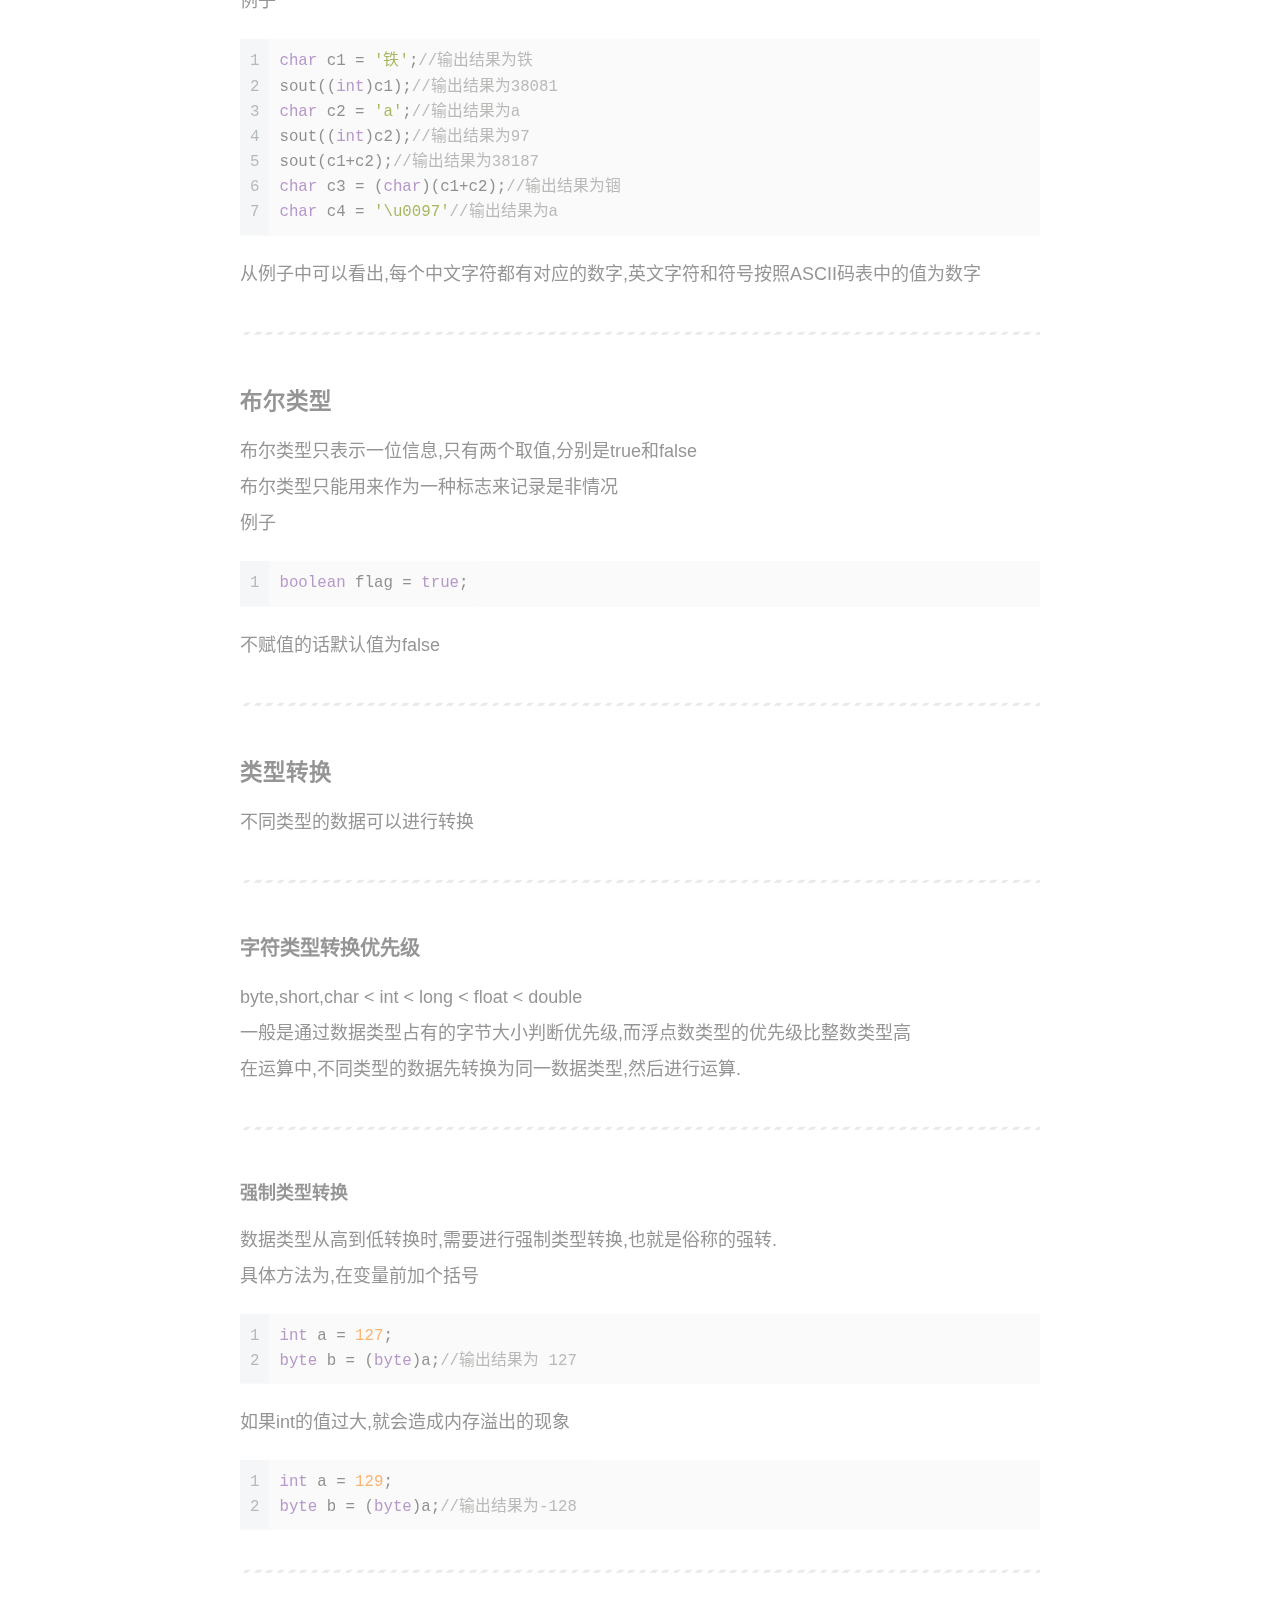
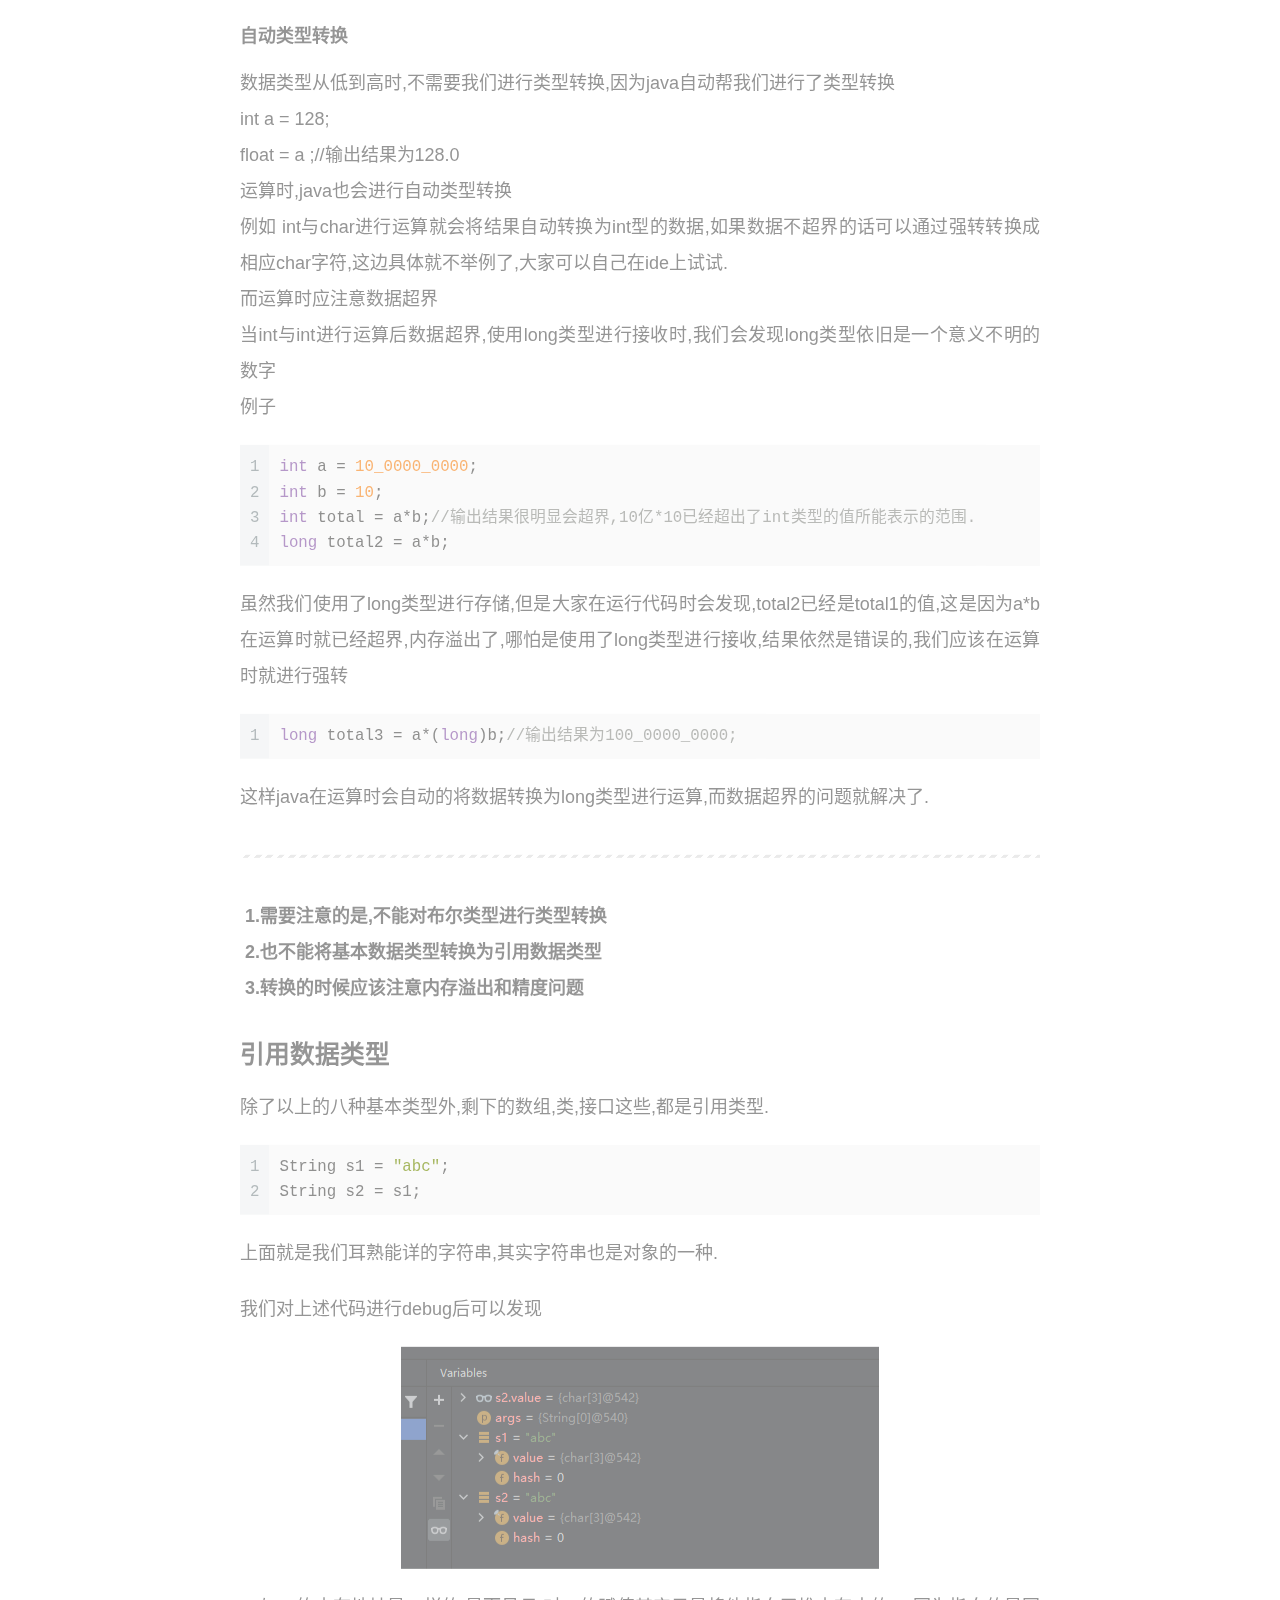
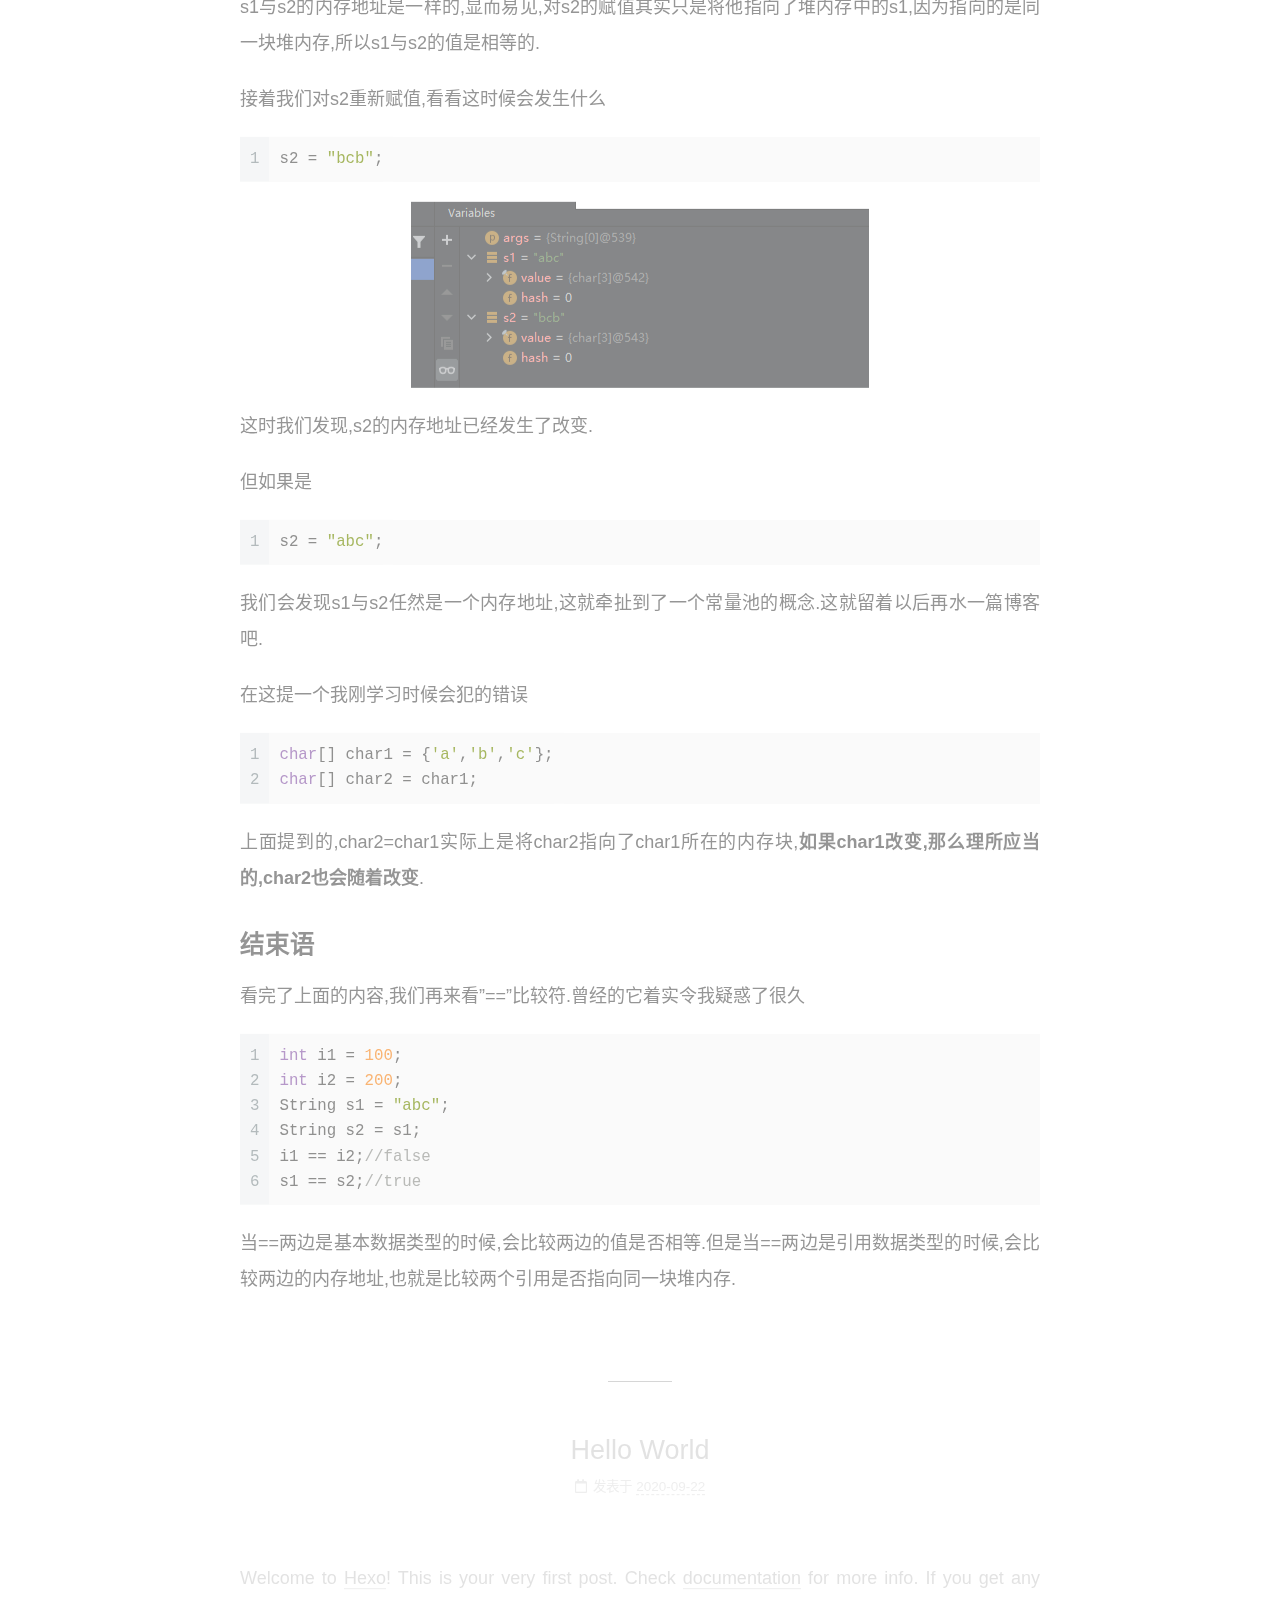
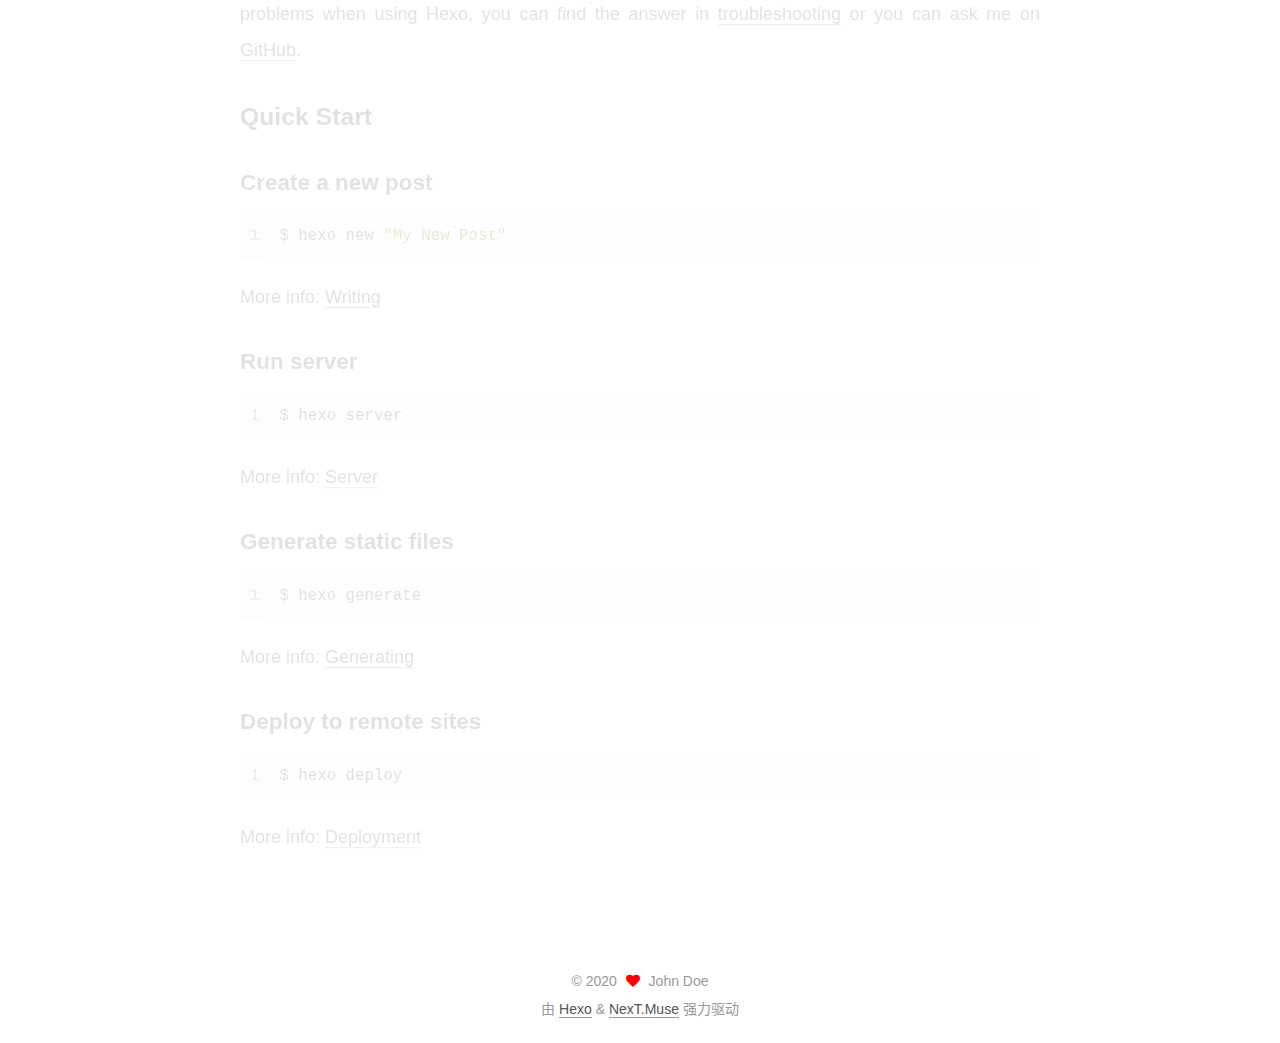
==== commit 8f2545e3: "Site updated: 2020-09-23 22:23:41" ====
--- a/index.html
+++ b/index.html
@@ -145,7 +145,7 @@
   
   
   <article itemscope itemtype="http://schema.org/Article" class="post-block" lang="zh-CN">
-    <link itemprop="mainEntityOfPage" href="http://example.com/2020/09/23/java%E5%AD%A6%E4%B9%A0%E4%B9%8B%E8%B7%AF(02)/">
+    <link itemprop="mainEntityOfPage" href="http://example.com/2020/09/23/java%E5%AD%A6%E4%B9%A0%E4%B9%8B%E8%B7%AF(2)/">
 
     <span hidden itemprop="author" itemscope itemtype="http://schema.org/Person">
       <meta itemprop="image" content="/images/avatar.gif">
@@ -159,7 +159,7 @@
       <header class="post-header">
         <h2 class="post-title" itemprop="name headline">
           
-            <a href="/2020/09/23/java%E5%AD%A6%E4%B9%A0%E4%B9%8B%E8%B7%AF(02)/" class="post-title-link" itemprop="url">java学习之路(02)</a>
+            <a href="/2020/09/23/java%E5%AD%A6%E4%B9%A0%E4%B9%8B%E8%B7%AF(2)/" class="post-title-link" itemprop="url">java学习之路(2)</a>
         </h2>
 
         <div class="post-meta">
@@ -170,7 +170,7 @@
               <span class="post-meta-item-text">发表于</span>
               
 
-              <time title="创建时间：2020-09-23 15:58:58 / 修改时间：22:20:25" itemprop="dateCreated datePublished" datetime="2020-09-23T15:58:58+08:00">2020-09-23</time>
+              <time title="创建时间：2020-09-23 15:58:58 / 修改时间：22:23:30" itemprop="dateCreated datePublished" datetime="2020-09-23T15:58:58+08:00">2020-09-23</time>
             </span>
 
           
@@ -260,7 +260,7 @@
 <figure class="highlight java"><table><tr><td class="gutter"><pre><span class="line">1</span><br><span class="line">2</span><br><span class="line">3</span><br><span class="line">4</span><br><span class="line">5</span><br></pre></td><td class="code"><pre><span class="line"><span class="keyword">if</span>(flag)&#123;</span><br><span class="line">    dosth;</span><br><span class="line">&#125;<span class="keyword">else</span>&#123;</span><br><span class="line">    dosth;</span><br><span class="line">&#125;</span><br></pre></td></tr></table></figure>
 
 <p>用条件运算符可以使得自己代码显得更加简洁清晰,不用写过多的if-else语句,这是每一个程序员都应该掌握的技能.</p>
-<h1 id="优先级"><a href="#优先级" class="headerlink" title="优先级"></a>优先级</h1><p><img src="/2020/09/23/java%E5%AD%A6%E4%B9%A0%E4%B9%8B%E8%B7%AF(02)/1.png" alt="1"></p>
+<h1 id="优先级"><a href="#优先级" class="headerlink" title="优先级"></a>优先级</h1><p><img src="/2020/09/23/java%E5%AD%A6%E4%B9%A0%E4%B9%8B%E8%B7%AF(2)/1.png" alt="1"></p>
 <p>我们其实并不需要去记这个优先级,只需要灵活运用()就能够得到自己想要的优先级了.</p>
 
       
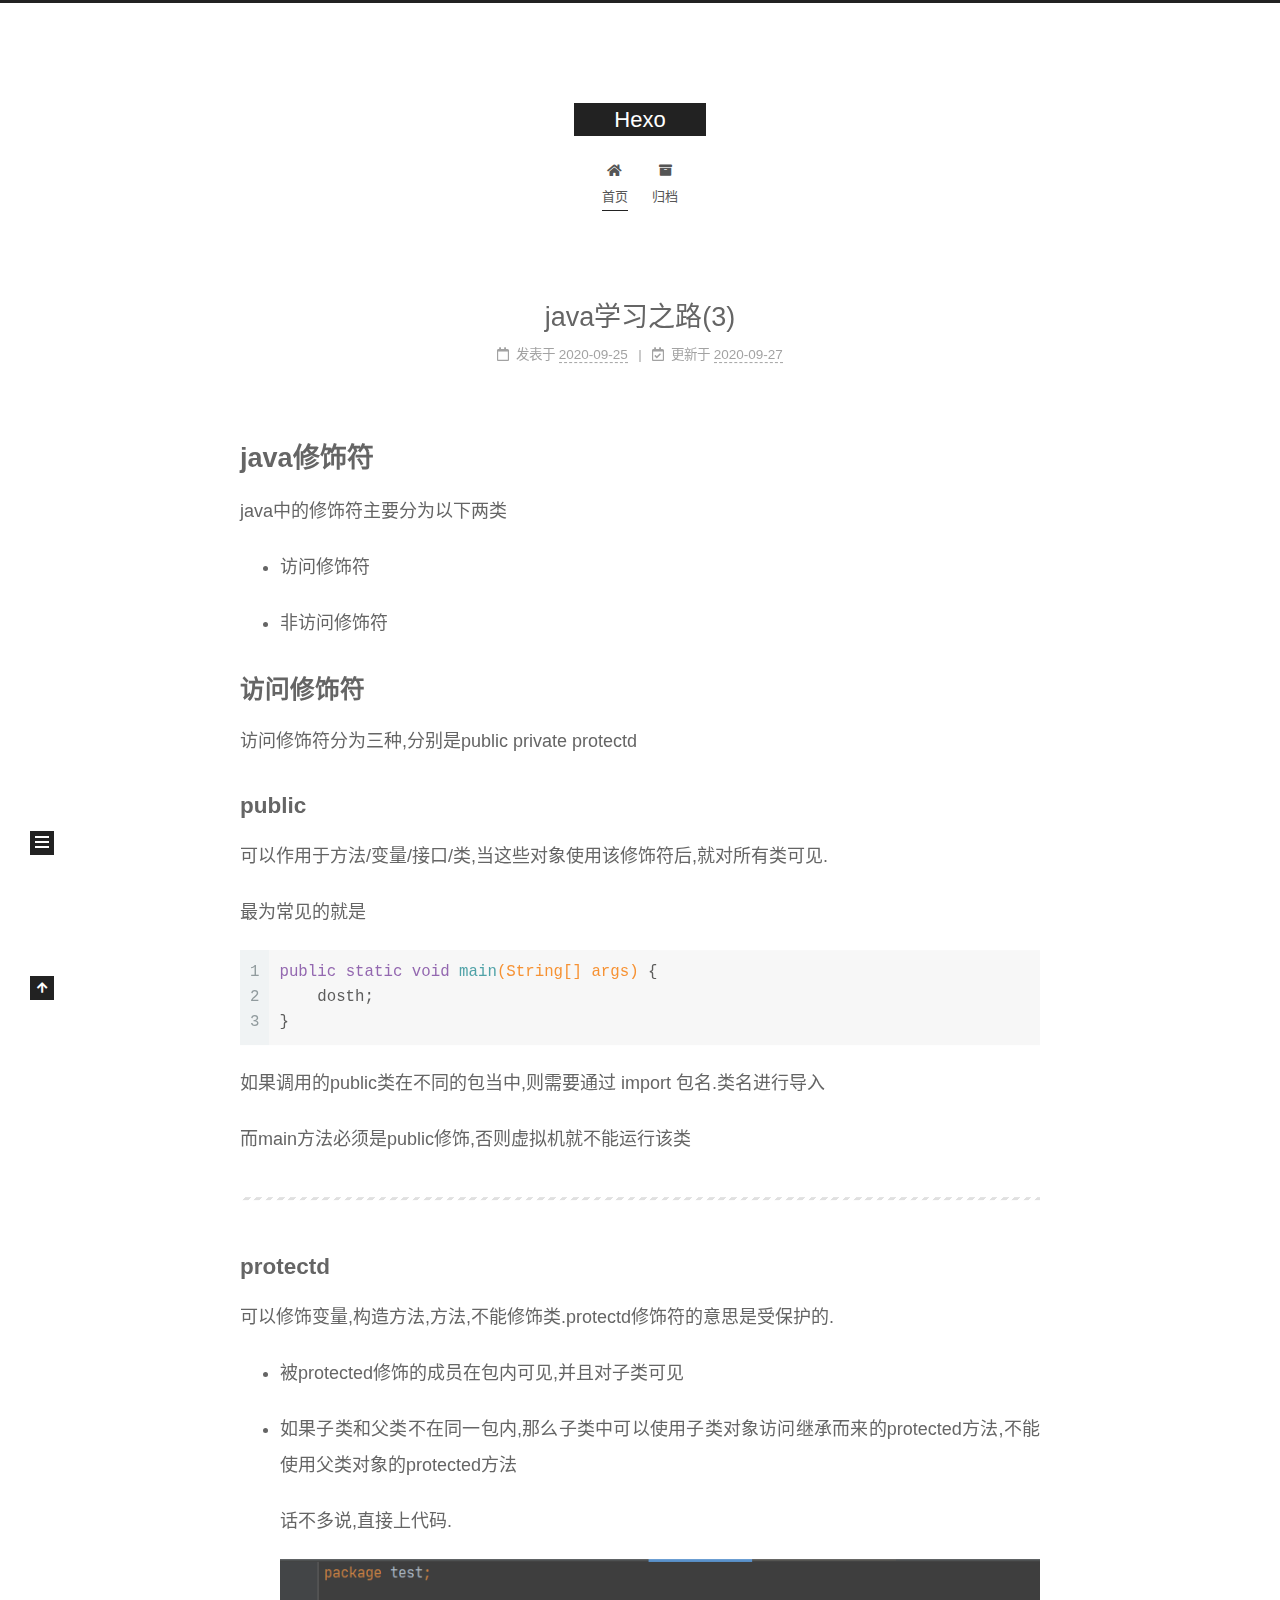
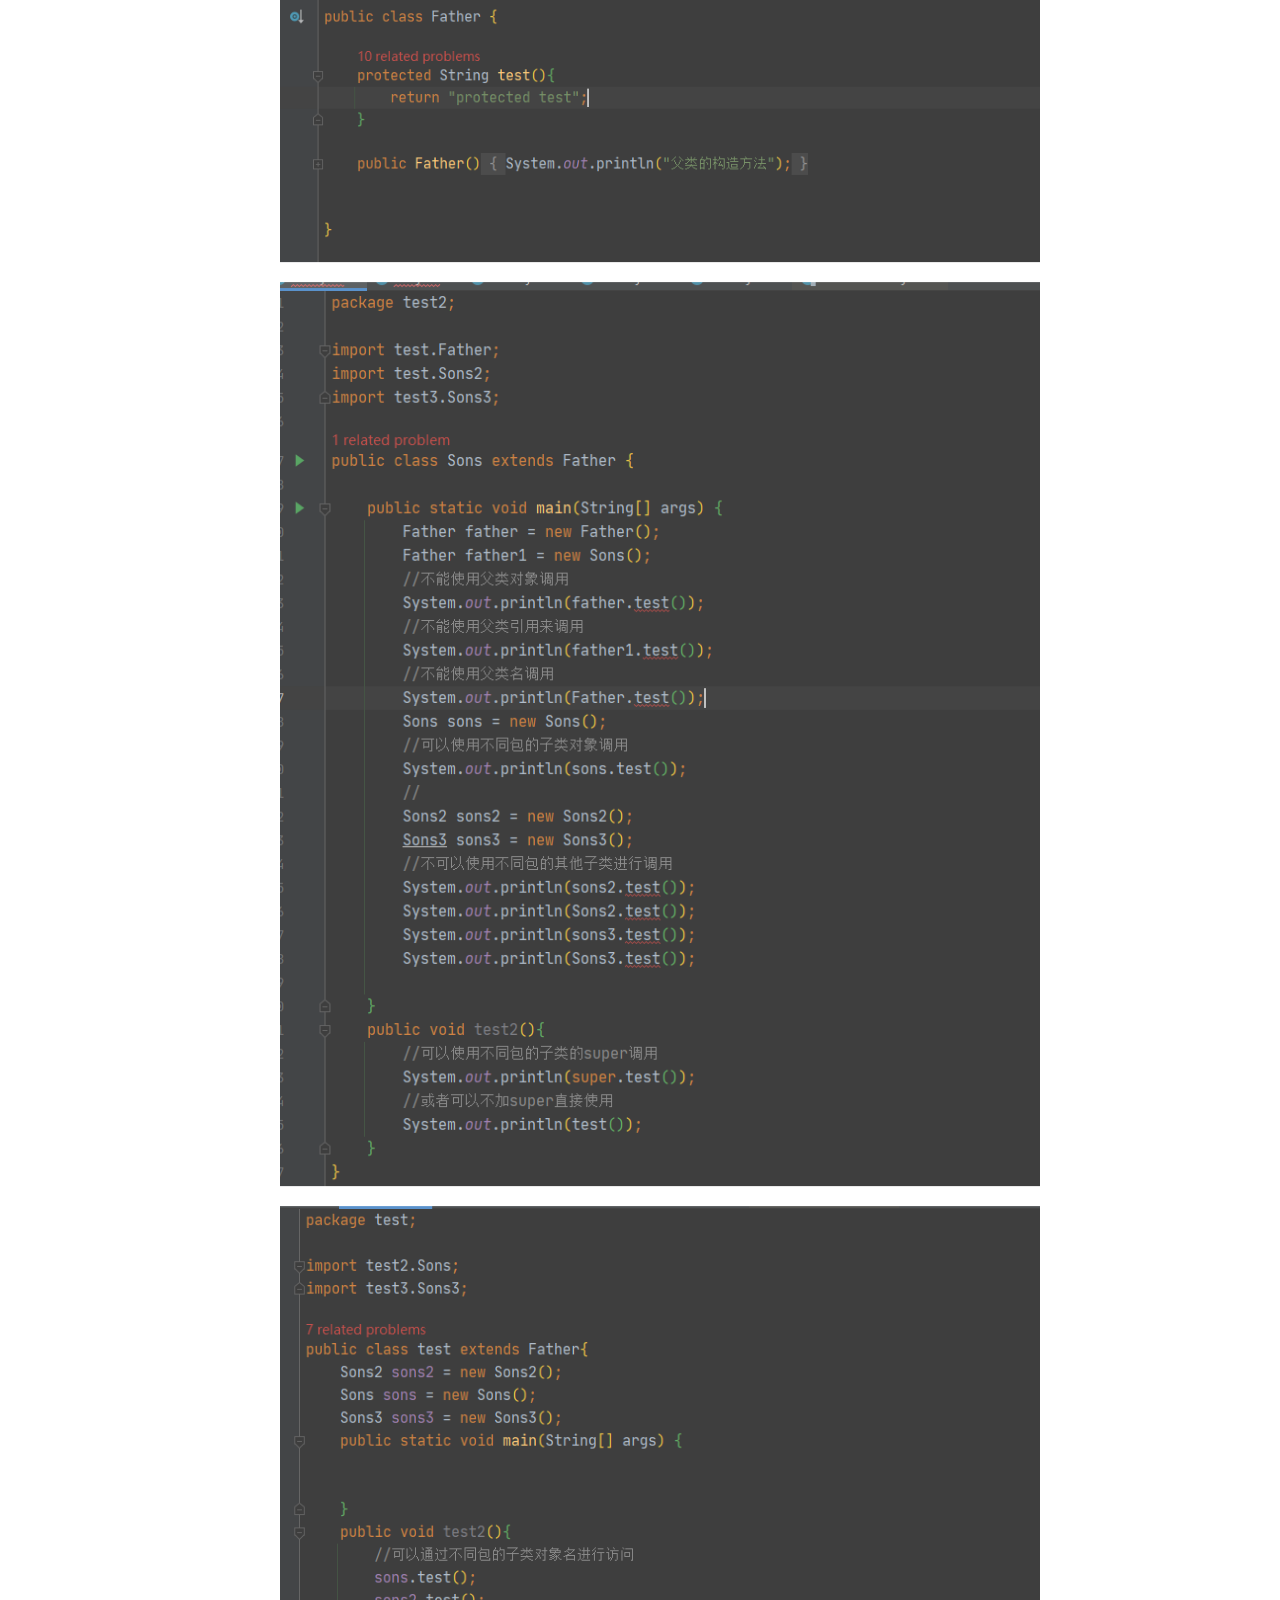
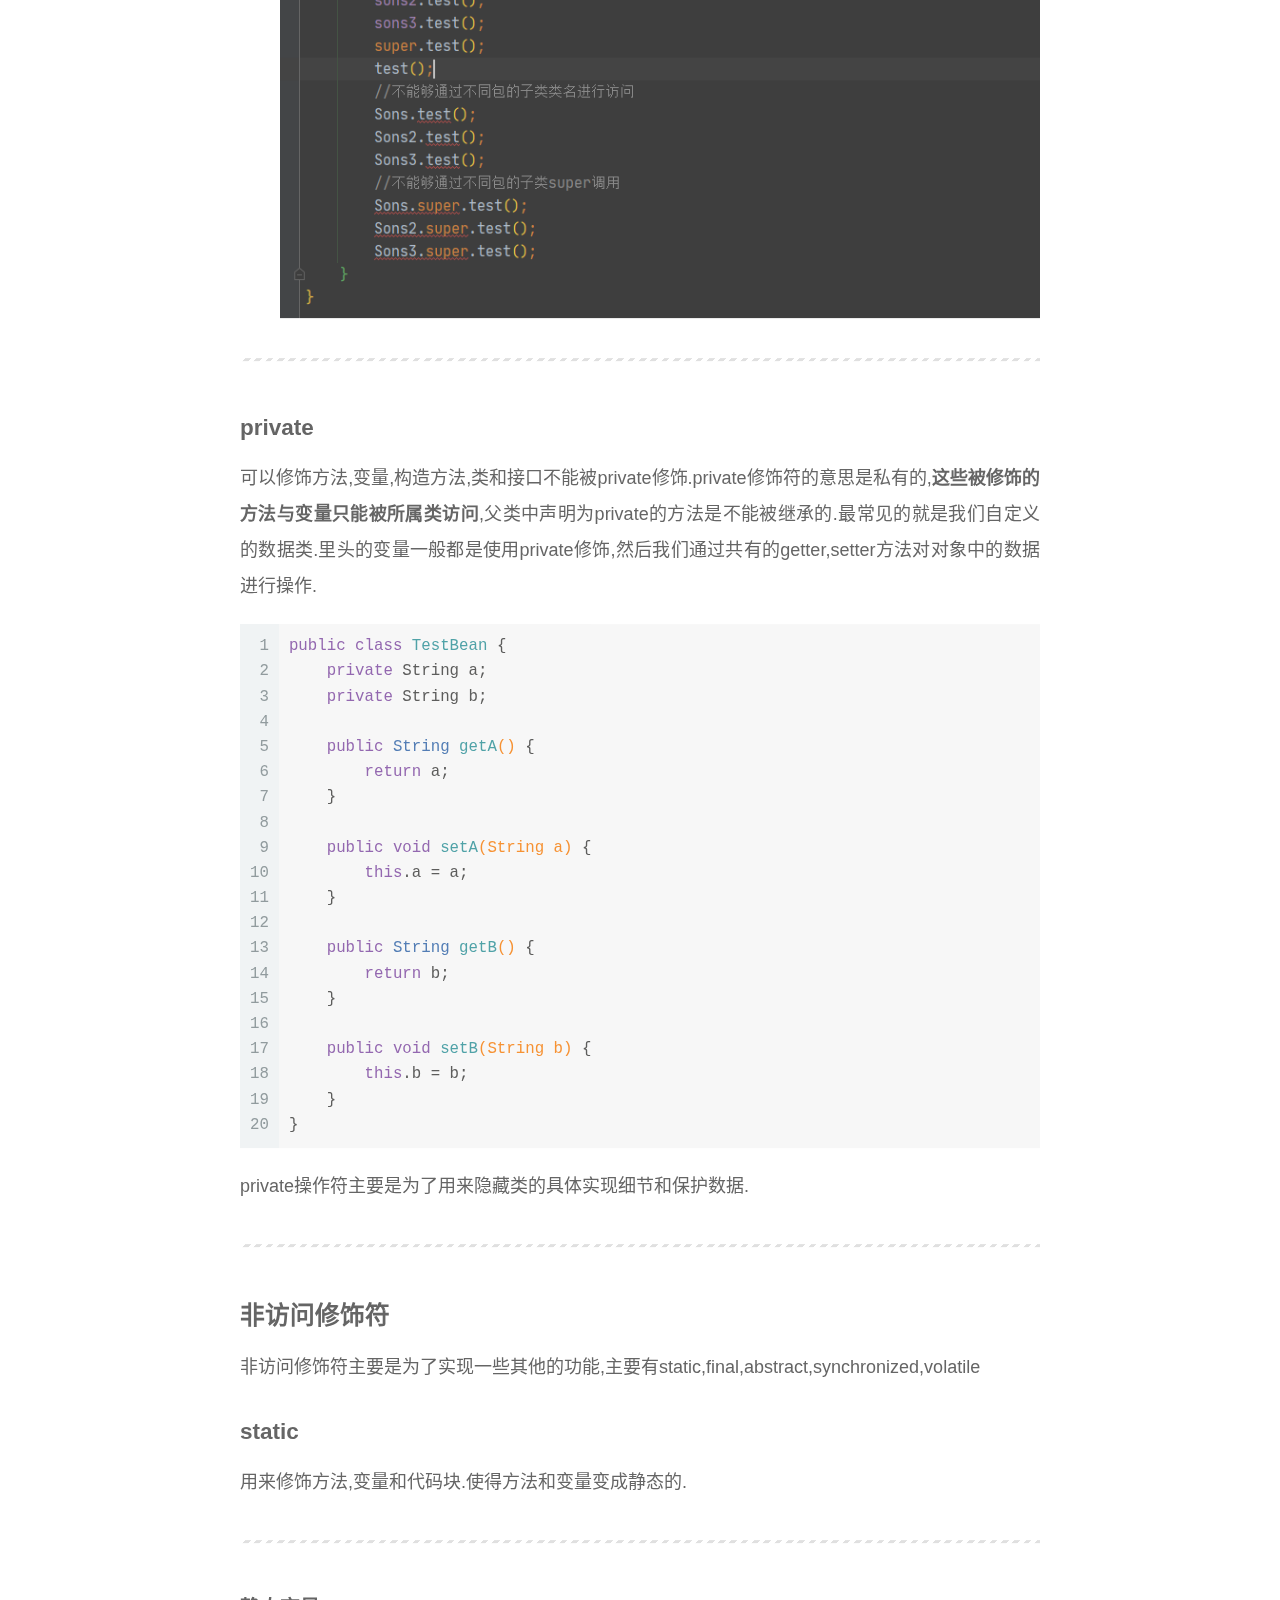
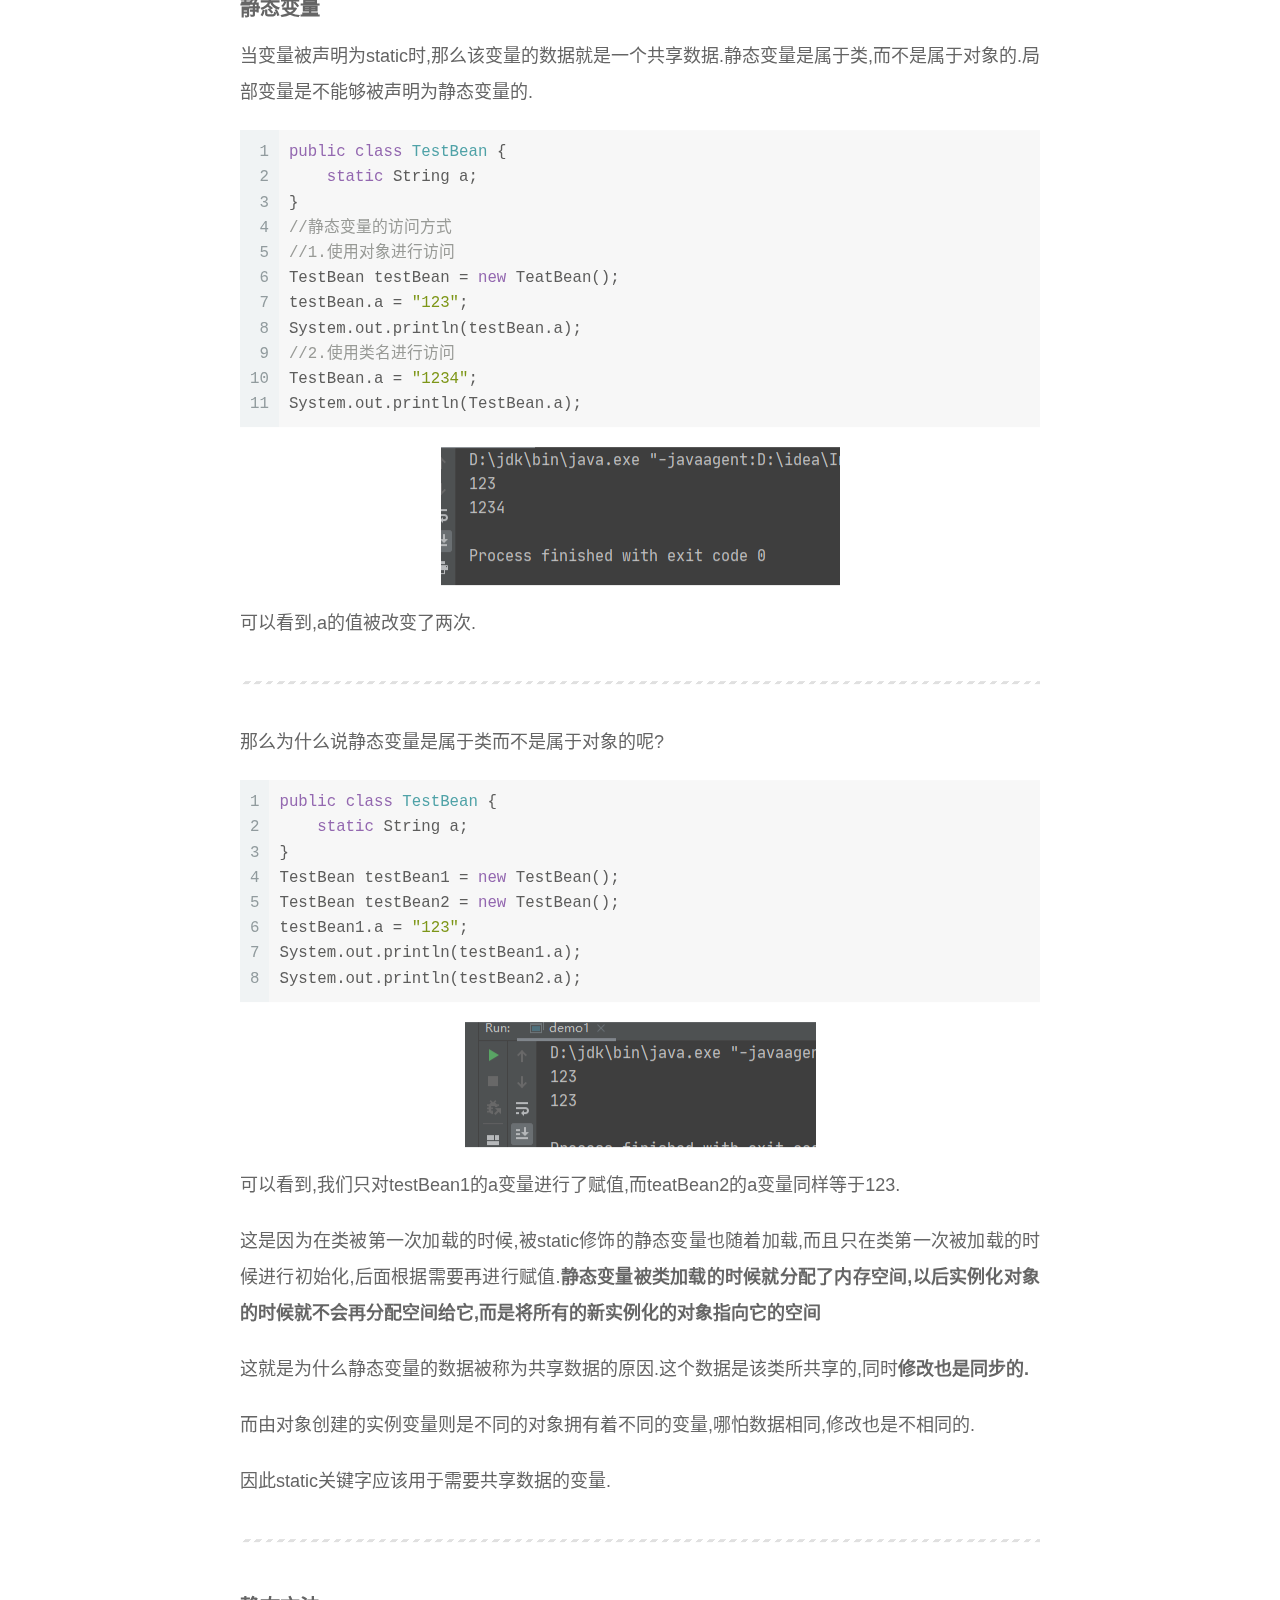
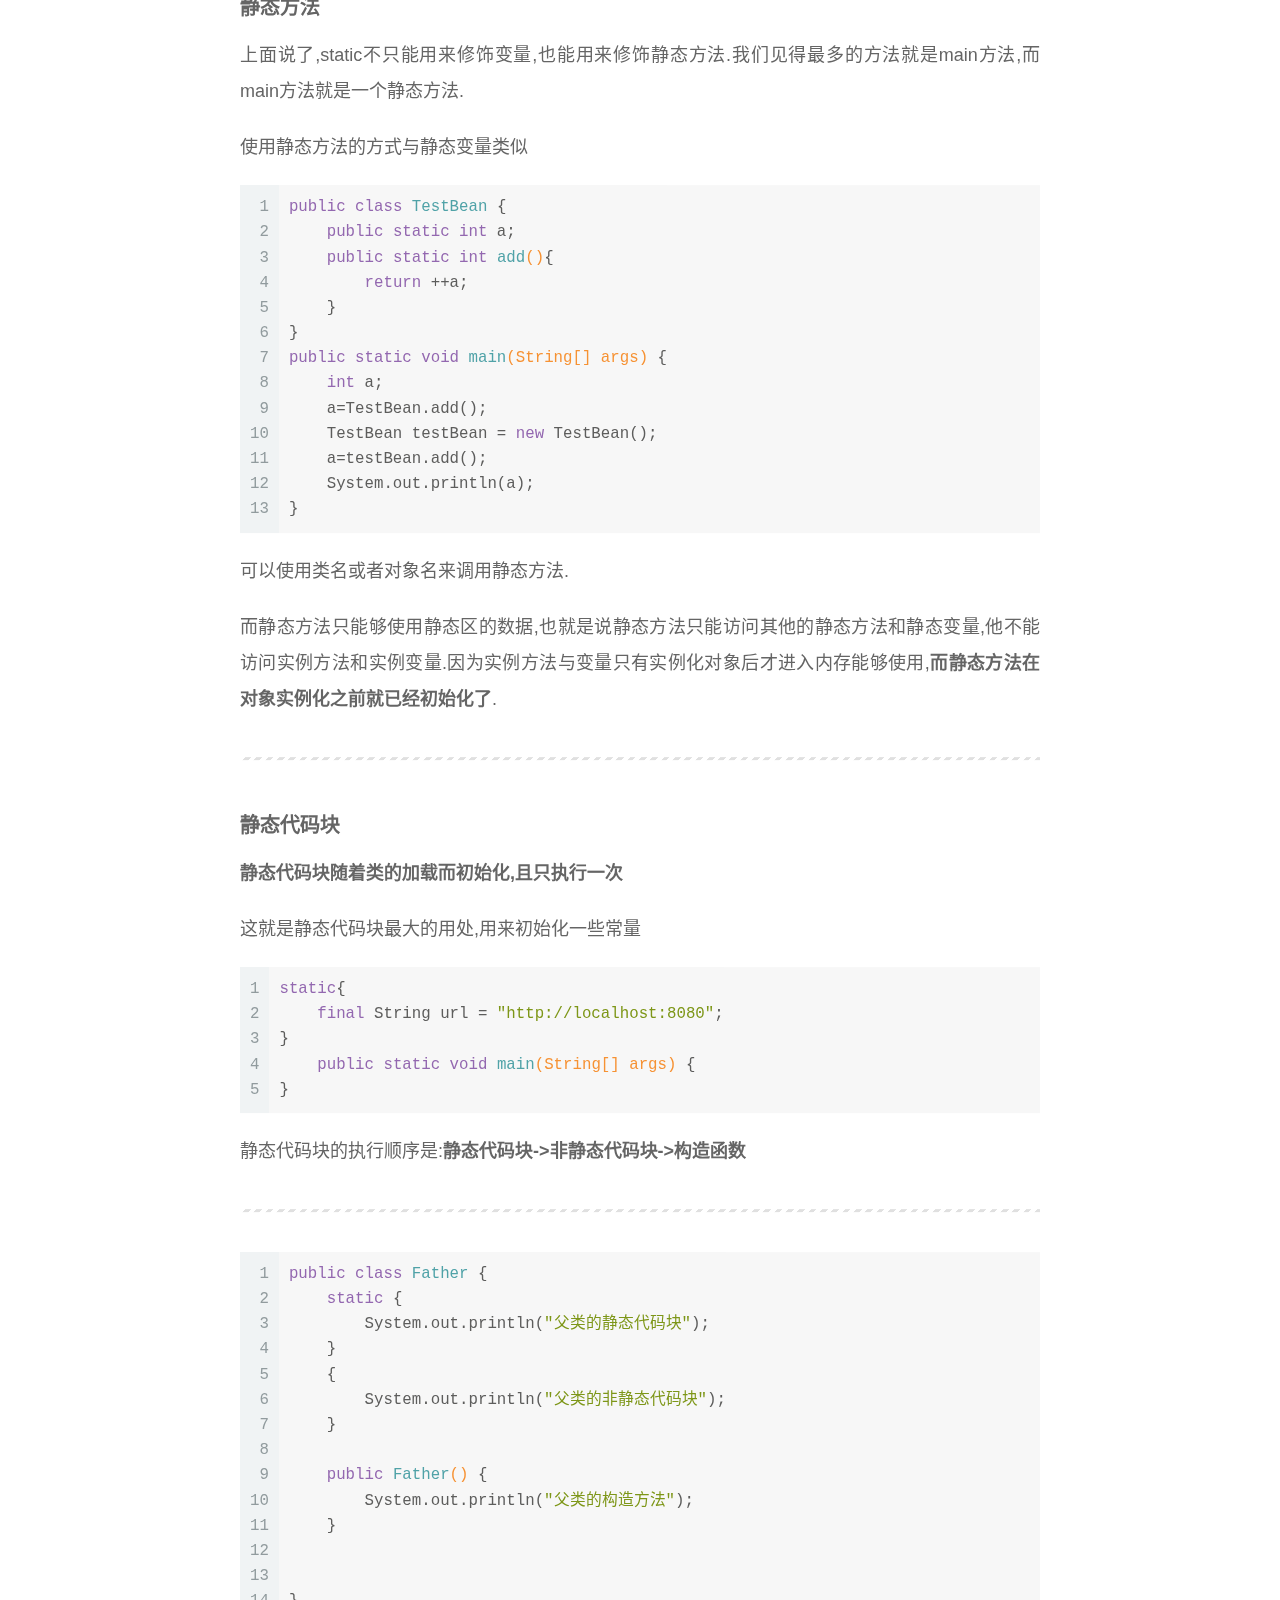
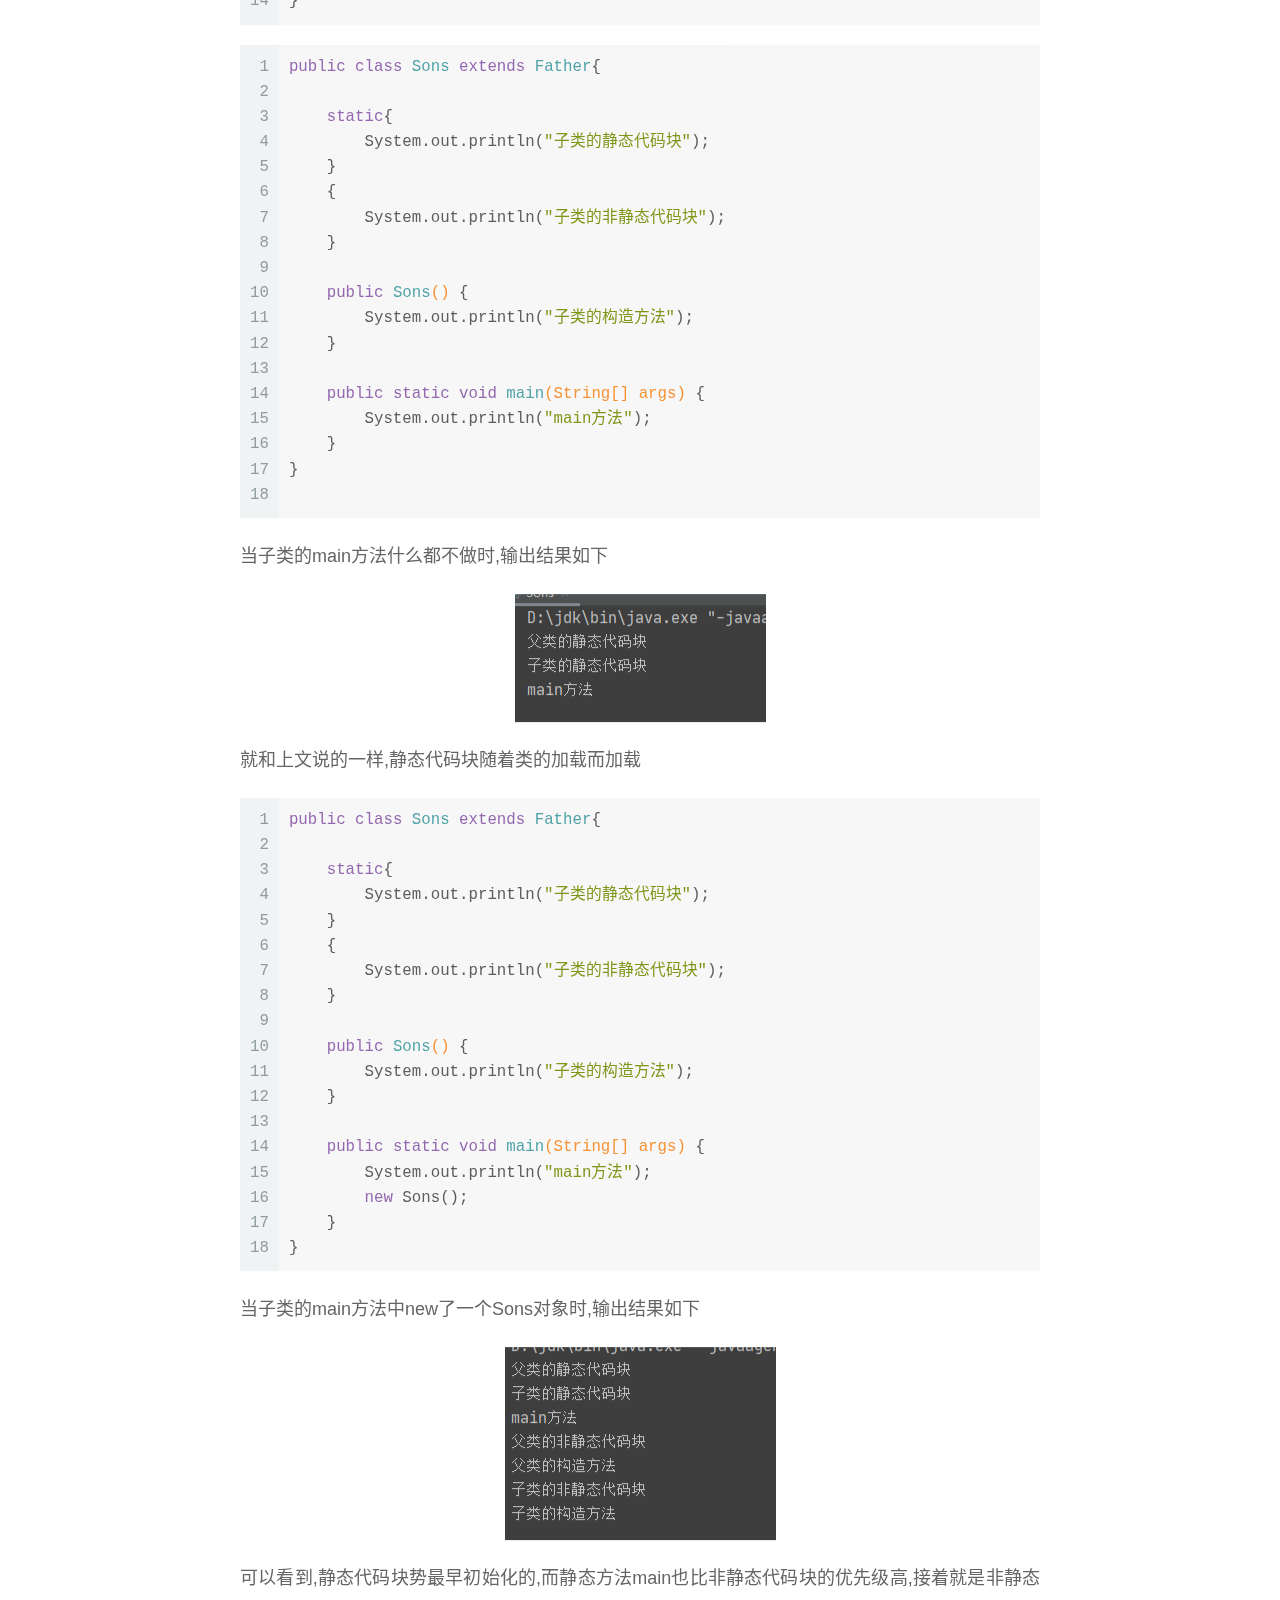
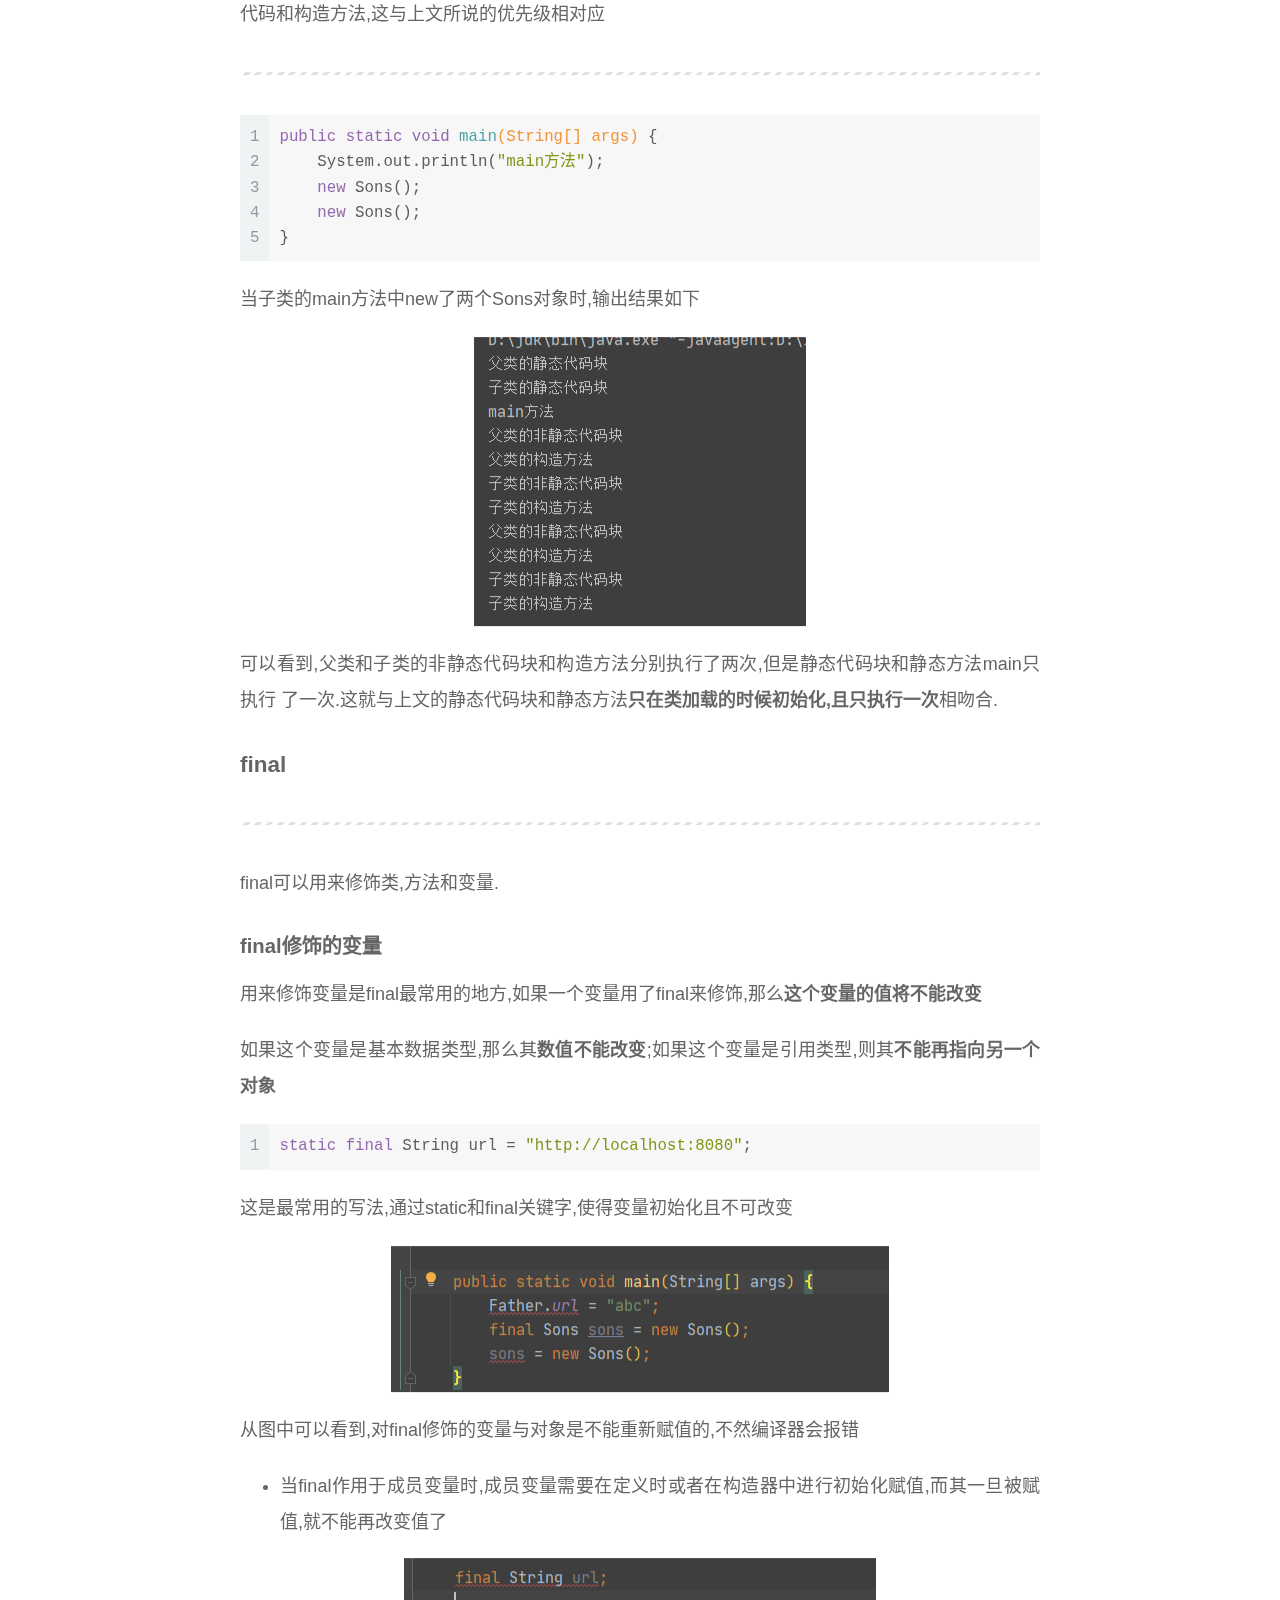
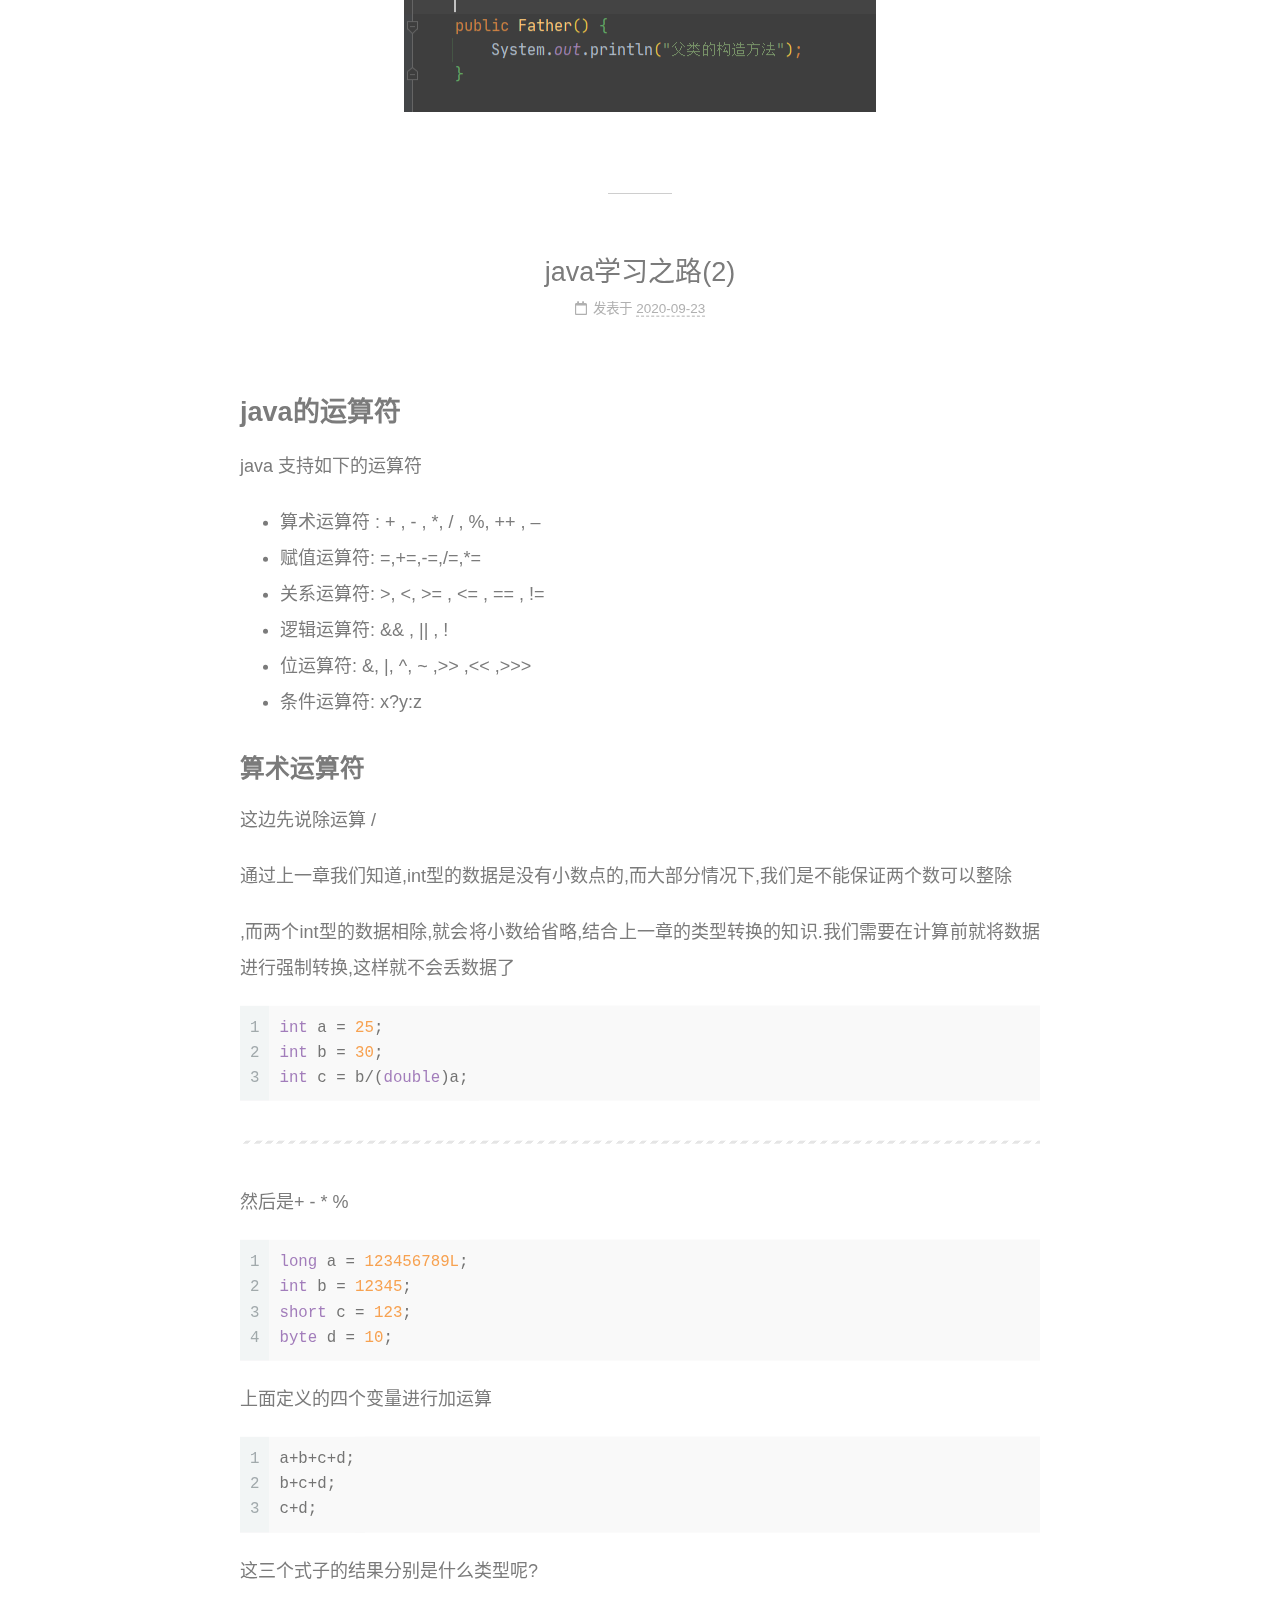
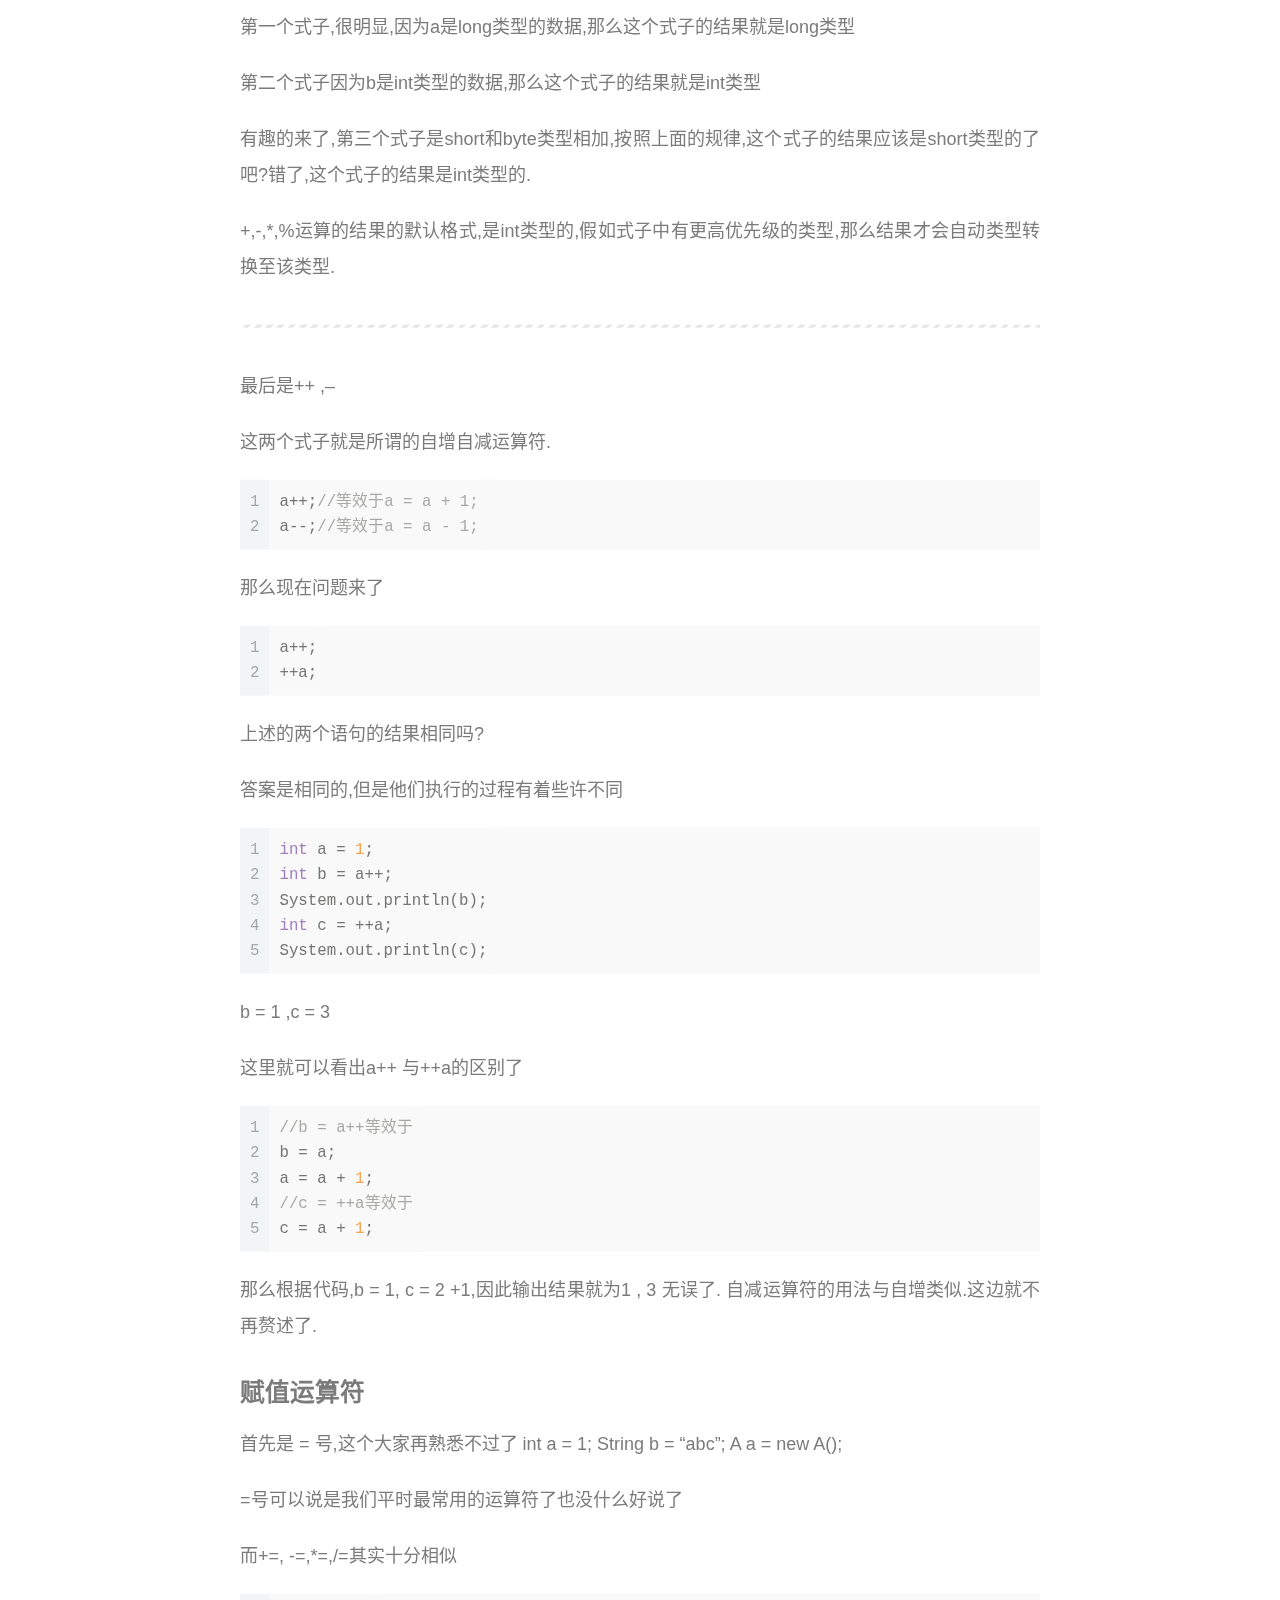
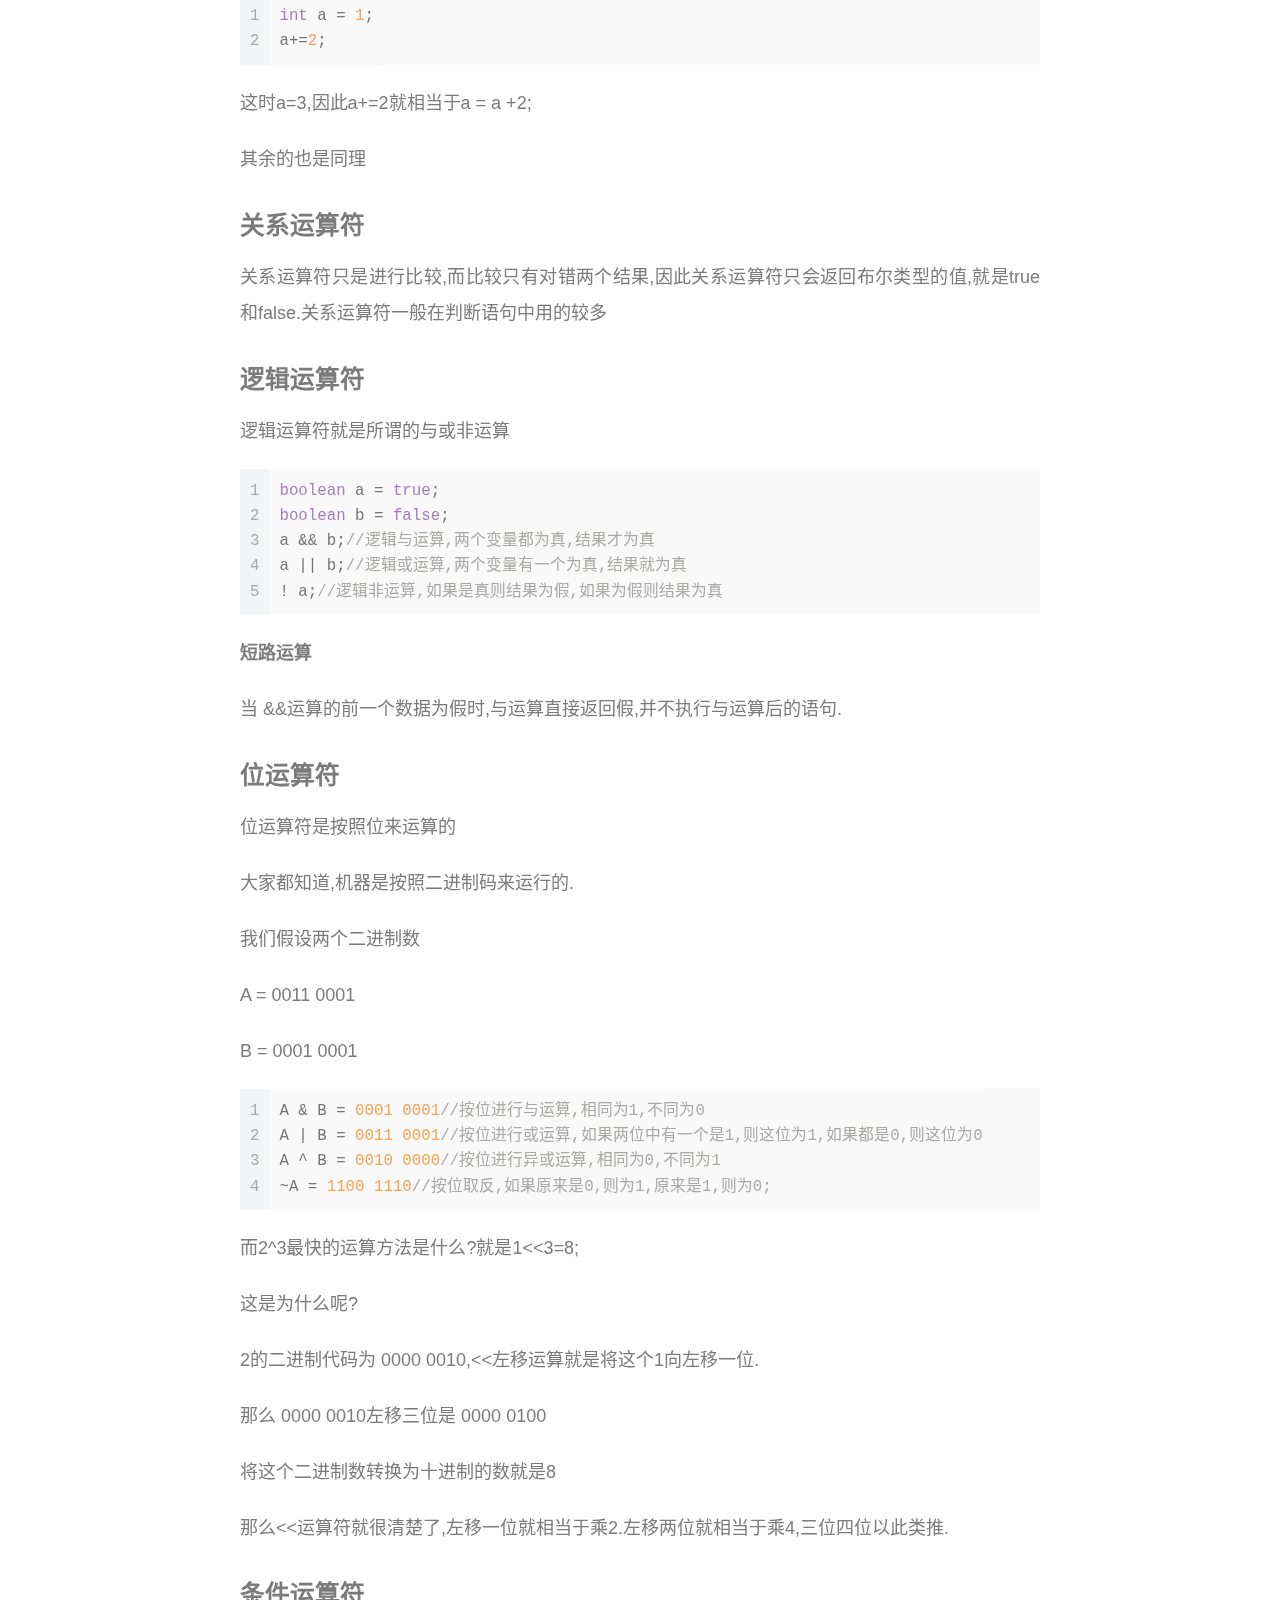
==== commit 569c7f60: "Site updated: 2020-09-27 12:52:33" ====
--- a/index.html
+++ b/index.html
@@ -141,6 +141,165 @@
 
           <div class="content index posts-expand">
             
+      
+  
+  
+  <article itemscope itemtype="http://schema.org/Article" class="post-block" lang="zh-CN">
+    <link itemprop="mainEntityOfPage" href="http://example.com/2020/09/25/java%E5%AD%A6%E4%B9%A0%E4%B9%8B%E8%B7%AF-3/">
+
+    <span hidden itemprop="author" itemscope itemtype="http://schema.org/Person">
+      <meta itemprop="image" content="/images/avatar.gif">
+      <meta itemprop="name" content="John Doe">
+      <meta itemprop="description" content="">
+    </span>
+
+    <span hidden itemprop="publisher" itemscope itemtype="http://schema.org/Organization">
+      <meta itemprop="name" content="Hexo">
+    </span>
+      <header class="post-header">
+        <h2 class="post-title" itemprop="name headline">
+          
+            <a href="/2020/09/25/java%E5%AD%A6%E4%B9%A0%E4%B9%8B%E8%B7%AF-3/" class="post-title-link" itemprop="url">java学习之路(3)</a>
+        </h2>
+
+        <div class="post-meta">
+            <span class="post-meta-item">
+              <span class="post-meta-item-icon">
+                <i class="far fa-calendar"></i>
+              </span>
+              <span class="post-meta-item-text">发表于</span>
+
+              <time title="创建时间：2020-09-25 11:43:44" itemprop="dateCreated datePublished" datetime="2020-09-25T11:43:44+08:00">2020-09-25</time>
+            </span>
+              <span class="post-meta-item">
+                <span class="post-meta-item-icon">
+                  <i class="far fa-calendar-check"></i>
+                </span>
+                <span class="post-meta-item-text">更新于</span>
+                <time title="修改时间：2020-09-27 12:51:45" itemprop="dateModified" datetime="2020-09-27T12:51:45+08:00">2020-09-27</time>
+              </span>
+
+          
+
+        </div>
+      </header>
+
+    
+    
+    
+    <div class="post-body" itemprop="articleBody">
+
+      
+          <h1 id="java修饰符"><a href="#java修饰符" class="headerlink" title="java修饰符"></a>java修饰符</h1><p>java中的修饰符主要分为以下两类</p>
+<ul>
+<li><p>访问修饰符</p>
+</li>
+<li><p>非访问修饰符</p>
+</li>
+</ul>
+<h2 id="访问修饰符"><a href="#访问修饰符" class="headerlink" title="访问修饰符"></a>访问修饰符</h2><p>访问修饰符分为三种,分别是public private protectd</p>
+<h3 id="public"><a href="#public" class="headerlink" title="public"></a>public</h3><p>可以作用于方法/变量/接口/类,当这些对象使用该修饰符后,就对所有类可见.</p>
+<p>最为常见的就是</p>
+<figure class="highlight java"><table><tr><td class="gutter"><pre><span class="line">1</span><br><span class="line">2</span><br><span class="line">3</span><br></pre></td><td class="code"><pre><span class="line"><span class="function"><span class="keyword">public</span> <span class="keyword">static</span> <span class="keyword">void</span> <span class="title">main</span><span class="params">(String[] args)</span> </span>&#123;</span><br><span class="line">    dosth;</span><br><span class="line">&#125;</span><br></pre></td></tr></table></figure>
+
+<p>如果调用的public类在不同的包当中,则需要通过 import 包名.类名进行导入</p>
+<p>而main方法必须是public修饰,否则虚拟机就不能运行该类</p>
+<hr>
+<h3 id="protectd"><a href="#protectd" class="headerlink" title="protectd"></a>protectd</h3><p>可以修饰变量,构造方法,方法,不能修饰类.protectd修饰符的意思是受保护的.</p>
+<ul>
+<li><p>被protected修饰的成员在包内可见,并且对子类可见</p>
+</li>
+<li><p>如果子类和父类不在同一包内,那么子类中可以使用子类对象访问继承而来的protected方法,不能使用父类对象的protected方法</p>
+<p>话不多说,直接上代码.</p>
+<p><img src="/2020/09/25/java%E5%AD%A6%E4%B9%A0%E4%B9%8B%E8%B7%AF-3/8.1.png" alt="8.1"></p>
+<p><img src="/2020/09/25/java%E5%AD%A6%E4%B9%A0%E4%B9%8B%E8%B7%AF-3/8.2.png" alt="8.2"></p>
+<p><img src="/2020/09/25/java%E5%AD%A6%E4%B9%A0%E4%B9%8B%E8%B7%AF-3/8.3.png" alt="8.3"></p>
+</li>
+</ul>
+<hr>
+<h3 id="private"><a href="#private" class="headerlink" title="private"></a>private</h3><p>可以修饰方法,变量,构造方法,类和接口不能被private修饰.private修饰符的意思是私有的,<strong>这些被修饰的方法与变量只能被所属类访问</strong>,父类中声明为private的方法是不能被继承的.最常见的就是我们自定义的数据类.里头的变量一般都是使用private修饰,然后我们通过共有的getter,setter方法对对象中的数据进行操作.</p>
+<figure class="highlight java"><table><tr><td class="gutter"><pre><span class="line">1</span><br><span class="line">2</span><br><span class="line">3</span><br><span class="line">4</span><br><span class="line">5</span><br><span class="line">6</span><br><span class="line">7</span><br><span class="line">8</span><br><span class="line">9</span><br><span class="line">10</span><br><span class="line">11</span><br><span class="line">12</span><br><span class="line">13</span><br><span class="line">14</span><br><span class="line">15</span><br><span class="line">16</span><br><span class="line">17</span><br><span class="line">18</span><br><span class="line">19</span><br><span class="line">20</span><br></pre></td><td class="code"><pre><span class="line"><span class="keyword">public</span> <span class="class"><span class="keyword">class</span> <span class="title">TestBean</span> </span>&#123;</span><br><span class="line">    <span class="keyword">private</span> String a;</span><br><span class="line">    <span class="keyword">private</span> String b;</span><br><span class="line"></span><br><span class="line">    <span class="function"><span class="keyword">public</span> String <span class="title">getA</span><span class="params">()</span> </span>&#123;</span><br><span class="line">        <span class="keyword">return</span> a;</span><br><span class="line">    &#125;</span><br><span class="line"></span><br><span class="line">    <span class="function"><span class="keyword">public</span> <span class="keyword">void</span> <span class="title">setA</span><span class="params">(String a)</span> </span>&#123;</span><br><span class="line">        <span class="keyword">this</span>.a = a;</span><br><span class="line">    &#125;</span><br><span class="line"></span><br><span class="line">    <span class="function"><span class="keyword">public</span> String <span class="title">getB</span><span class="params">()</span> </span>&#123;</span><br><span class="line">        <span class="keyword">return</span> b;</span><br><span class="line">    &#125;</span><br><span class="line"></span><br><span class="line">    <span class="function"><span class="keyword">public</span> <span class="keyword">void</span> <span class="title">setB</span><span class="params">(String b)</span> </span>&#123;</span><br><span class="line">        <span class="keyword">this</span>.b = b;</span><br><span class="line">    &#125;</span><br><span class="line">&#125;</span><br></pre></td></tr></table></figure>
+
+<p>private操作符主要是为了用来隐藏类的具体实现细节和保护数据.</p>
+<hr>
+<h2 id="非访问修饰符"><a href="#非访问修饰符" class="headerlink" title="非访问修饰符"></a>非访问修饰符</h2><p>非访问修饰符主要是为了实现一些其他的功能,主要有static,final,abstract,synchronized,volatile</p>
+<h3 id="static"><a href="#static" class="headerlink" title="static"></a>static</h3><p>用来修饰方法,变量和代码块.使得方法和变量变成静态的.</p>
+<hr>
+<h4 id="静态变量"><a href="#静态变量" class="headerlink" title="静态变量"></a>静态变量</h4><p>当变量被声明为static时,那么该变量的数据就是一个共享数据.静态变量是属于类,而不是属于对象的.局部变量是不能够被声明为静态变量的.</p>
+<figure class="highlight java"><table><tr><td class="gutter"><pre><span class="line">1</span><br><span class="line">2</span><br><span class="line">3</span><br><span class="line">4</span><br><span class="line">5</span><br><span class="line">6</span><br><span class="line">7</span><br><span class="line">8</span><br><span class="line">9</span><br><span class="line">10</span><br><span class="line">11</span><br></pre></td><td class="code"><pre><span class="line"><span class="keyword">public</span> <span class="class"><span class="keyword">class</span> <span class="title">TestBean</span> </span>&#123;</span><br><span class="line">    <span class="keyword">static</span> String a;</span><br><span class="line">&#125;</span><br><span class="line"><span class="comment">//静态变量的访问方式</span></span><br><span class="line"><span class="comment">//1.使用对象进行访问</span></span><br><span class="line">TestBean testBean = <span class="keyword">new</span> TeatBean();</span><br><span class="line">testBean.a = <span class="string">&quot;123&quot;</span>;</span><br><span class="line">System.out.println(testBean.a);</span><br><span class="line"><span class="comment">//2.使用类名进行访问</span></span><br><span class="line">TestBean.a = <span class="string">&quot;1234&quot;</span>;</span><br><span class="line">System.out.println(TestBean.a);</span><br></pre></td></tr></table></figure>
+
+<p><img src="/2020/09/25/java%E5%AD%A6%E4%B9%A0%E4%B9%8B%E8%B7%AF-3/1.png" alt="1"></p>
+<p>可以看到,a的值被改变了两次.</p>
+<hr>
+<p>那么为什么说静态变量是属于类而不是属于对象的呢?</p>
+<figure class="highlight java"><table><tr><td class="gutter"><pre><span class="line">1</span><br><span class="line">2</span><br><span class="line">3</span><br><span class="line">4</span><br><span class="line">5</span><br><span class="line">6</span><br><span class="line">7</span><br><span class="line">8</span><br></pre></td><td class="code"><pre><span class="line"><span class="keyword">public</span> <span class="class"><span class="keyword">class</span> <span class="title">TestBean</span> </span>&#123;</span><br><span class="line">    <span class="keyword">static</span> String a;</span><br><span class="line">&#125;</span><br><span class="line">TestBean testBean1 = <span class="keyword">new</span> TestBean();</span><br><span class="line">TestBean testBean2 = <span class="keyword">new</span> TestBean();</span><br><span class="line">testBean1.a = <span class="string">&quot;123&quot;</span>;</span><br><span class="line">System.out.println(testBean1.a);</span><br><span class="line">System.out.println(testBean2.a);</span><br></pre></td></tr></table></figure>
+
+<p><img src="/2020/09/25/java%E5%AD%A6%E4%B9%A0%E4%B9%8B%E8%B7%AF-3/2.png" alt="2"></p>
+<p>可以看到,我们只对testBean1的a变量进行了赋值,而teatBean2的a变量同样等于123.</p>
+<p>这是因为在类被第一次加载的时候,被static修饰的静态变量也随着加载,而且只在类第一次被加载的时候进行初始化,后面根据需要再进行赋值.<strong>静态变量被类加载的时候就分配了内存空间,以后实例化对象的时候就不会再分配空间给它,而是将所有的新实例化的对象指向它的空间</strong></p>
+<p>这就是为什么静态变量的数据被称为共享数据的原因.这个数据是该类所共享的,同时<strong>修改也是同步的.</strong></p>
+<p>而由对象创建的实例变量则是不同的对象拥有着不同的变量,哪怕数据相同,修改也是不相同的.</p>
+<p>因此static关键字应该用于需要共享数据的变量.</p>
+<hr>
+<h4 id="静态方法"><a href="#静态方法" class="headerlink" title="静态方法"></a>静态方法</h4><p>上面说了,static不只能用来修饰变量,也能用来修饰静态方法.我们见得最多的方法就是main方法,而main方法就是一个静态方法.</p>
+<p>使用静态方法的方式与静态变量类似</p>
+<figure class="highlight java"><table><tr><td class="gutter"><pre><span class="line">1</span><br><span class="line">2</span><br><span class="line">3</span><br><span class="line">4</span><br><span class="line">5</span><br><span class="line">6</span><br><span class="line">7</span><br><span class="line">8</span><br><span class="line">9</span><br><span class="line">10</span><br><span class="line">11</span><br><span class="line">12</span><br><span class="line">13</span><br></pre></td><td class="code"><pre><span class="line"><span class="keyword">public</span> <span class="class"><span class="keyword">class</span> <span class="title">TestBean</span> </span>&#123;</span><br><span class="line">    <span class="keyword">public</span> <span class="keyword">static</span> <span class="keyword">int</span> a;</span><br><span class="line">    <span class="function"><span class="keyword">public</span> <span class="keyword">static</span> <span class="keyword">int</span> <span class="title">add</span><span class="params">()</span></span>&#123;</span><br><span class="line">        <span class="keyword">return</span> ++a;</span><br><span class="line">    &#125;</span><br><span class="line">&#125;</span><br><span class="line"><span class="function"><span class="keyword">public</span> <span class="keyword">static</span> <span class="keyword">void</span> <span class="title">main</span><span class="params">(String[] args)</span> </span>&#123;</span><br><span class="line">    <span class="keyword">int</span> a;</span><br><span class="line">    a=TestBean.add();</span><br><span class="line">    TestBean testBean = <span class="keyword">new</span> TestBean();</span><br><span class="line">    a=testBean.add();</span><br><span class="line">    System.out.println(a);</span><br><span class="line">&#125;</span><br></pre></td></tr></table></figure>
+
+<p>可以使用类名或者对象名来调用静态方法.</p>
+<p>而静态方法只能够使用静态区的数据,也就是说静态方法只能访问其他的静态方法和静态变量,他不能访问实例方法和实例变量.因为实例方法与变量只有实例化对象后才进入内存能够使用,<strong>而静态方法在对象实例化之前就已经初始化了</strong>.</p>
+<hr>
+<h4 id="静态代码块"><a href="#静态代码块" class="headerlink" title="静态代码块"></a>静态代码块</h4><p><strong>静态代码块随着类的加载而初始化,且只执行一次</strong></p>
+<p>这就是静态代码块最大的用处,用来初始化一些常量</p>
+<figure class="highlight java"><table><tr><td class="gutter"><pre><span class="line">1</span><br><span class="line">2</span><br><span class="line">3</span><br><span class="line">4</span><br><span class="line">5</span><br></pre></td><td class="code"><pre><span class="line"><span class="keyword">static</span>&#123;</span><br><span class="line">    <span class="keyword">final</span> String url = <span class="string">&quot;http://localhost:8080&quot;</span>;</span><br><span class="line">&#125;</span><br><span class="line">    <span class="function"><span class="keyword">public</span> <span class="keyword">static</span> <span class="keyword">void</span> <span class="title">main</span><span class="params">(String[] args)</span> </span>&#123;</span><br><span class="line">&#125;</span><br></pre></td></tr></table></figure>
+
+<p>静态代码块的执行顺序是:<strong>静态代码块-&gt;非静态代码块-&gt;构造函数</strong></p>
+<hr>
+<figure class="highlight java"><table><tr><td class="gutter"><pre><span class="line">1</span><br><span class="line">2</span><br><span class="line">3</span><br><span class="line">4</span><br><span class="line">5</span><br><span class="line">6</span><br><span class="line">7</span><br><span class="line">8</span><br><span class="line">9</span><br><span class="line">10</span><br><span class="line">11</span><br><span class="line">12</span><br><span class="line">13</span><br><span class="line">14</span><br></pre></td><td class="code"><pre><span class="line"><span class="keyword">public</span> <span class="class"><span class="keyword">class</span> <span class="title">Father</span> </span>&#123;</span><br><span class="line">    <span class="keyword">static</span> &#123;</span><br><span class="line">        System.out.println(<span class="string">&quot;父类的静态代码块&quot;</span>);</span><br><span class="line">    &#125;</span><br><span class="line">    &#123;</span><br><span class="line">        System.out.println(<span class="string">&quot;父类的非静态代码块&quot;</span>);</span><br><span class="line">    &#125;</span><br><span class="line"></span><br><span class="line">    <span class="function"><span class="keyword">public</span> <span class="title">Father</span><span class="params">()</span> </span>&#123;</span><br><span class="line">        System.out.println(<span class="string">&quot;父类的构造方法&quot;</span>);</span><br><span class="line">    &#125;</span><br><span class="line"></span><br><span class="line"></span><br><span class="line">&#125;</span><br></pre></td></tr></table></figure>
+
+<figure class="highlight java"><table><tr><td class="gutter"><pre><span class="line">1</span><br><span class="line">2</span><br><span class="line">3</span><br><span class="line">4</span><br><span class="line">5</span><br><span class="line">6</span><br><span class="line">7</span><br><span class="line">8</span><br><span class="line">9</span><br><span class="line">10</span><br><span class="line">11</span><br><span class="line">12</span><br><span class="line">13</span><br><span class="line">14</span><br><span class="line">15</span><br><span class="line">16</span><br><span class="line">17</span><br><span class="line">18</span><br></pre></td><td class="code"><pre><span class="line"><span class="keyword">public</span> <span class="class"><span class="keyword">class</span> <span class="title">Sons</span> <span class="keyword">extends</span> <span class="title">Father</span></span>&#123;</span><br><span class="line"></span><br><span class="line">    <span class="keyword">static</span>&#123;</span><br><span class="line">        System.out.println(<span class="string">&quot;子类的静态代码块&quot;</span>);</span><br><span class="line">    &#125;</span><br><span class="line">    &#123;</span><br><span class="line">        System.out.println(<span class="string">&quot;子类的非静态代码块&quot;</span>);</span><br><span class="line">    &#125;</span><br><span class="line"></span><br><span class="line">    <span class="function"><span class="keyword">public</span> <span class="title">Sons</span><span class="params">()</span> </span>&#123;</span><br><span class="line">        System.out.println(<span class="string">&quot;子类的构造方法&quot;</span>);</span><br><span class="line">    &#125;</span><br><span class="line"></span><br><span class="line">    <span class="function"><span class="keyword">public</span> <span class="keyword">static</span> <span class="keyword">void</span> <span class="title">main</span><span class="params">(String[] args)</span> </span>&#123;</span><br><span class="line">        System.out.println(<span class="string">&quot;main方法&quot;</span>);</span><br><span class="line">    &#125;</span><br><span class="line">&#125;</span><br><span class="line"></span><br></pre></td></tr></table></figure>
+
+<p>当子类的main方法什么都不做时,输出结果如下</p>
+<p><img src="/2020/09/25/java%E5%AD%A6%E4%B9%A0%E4%B9%8B%E8%B7%AF-3/3.png" alt="3"></p>
+<p>就和上文说的一样,静态代码块随着类的加载而加载</p>
+<figure class="highlight java"><table><tr><td class="gutter"><pre><span class="line">1</span><br><span class="line">2</span><br><span class="line">3</span><br><span class="line">4</span><br><span class="line">5</span><br><span class="line">6</span><br><span class="line">7</span><br><span class="line">8</span><br><span class="line">9</span><br><span class="line">10</span><br><span class="line">11</span><br><span class="line">12</span><br><span class="line">13</span><br><span class="line">14</span><br><span class="line">15</span><br><span class="line">16</span><br><span class="line">17</span><br><span class="line">18</span><br></pre></td><td class="code"><pre><span class="line"><span class="keyword">public</span> <span class="class"><span class="keyword">class</span> <span class="title">Sons</span> <span class="keyword">extends</span> <span class="title">Father</span></span>&#123;</span><br><span class="line"></span><br><span class="line">    <span class="keyword">static</span>&#123;</span><br><span class="line">        System.out.println(<span class="string">&quot;子类的静态代码块&quot;</span>);</span><br><span class="line">    &#125;</span><br><span class="line">    &#123;</span><br><span class="line">        System.out.println(<span class="string">&quot;子类的非静态代码块&quot;</span>);</span><br><span class="line">    &#125;</span><br><span class="line"></span><br><span class="line">    <span class="function"><span class="keyword">public</span> <span class="title">Sons</span><span class="params">()</span> </span>&#123;</span><br><span class="line">        System.out.println(<span class="string">&quot;子类的构造方法&quot;</span>);</span><br><span class="line">    &#125;</span><br><span class="line"></span><br><span class="line">    <span class="function"><span class="keyword">public</span> <span class="keyword">static</span> <span class="keyword">void</span> <span class="title">main</span><span class="params">(String[] args)</span> </span>&#123;</span><br><span class="line">        System.out.println(<span class="string">&quot;main方法&quot;</span>);</span><br><span class="line">        <span class="keyword">new</span> Sons();</span><br><span class="line">    &#125;</span><br><span class="line">&#125;</span><br></pre></td></tr></table></figure>
+
+<p>当子类的main方法中new了一个Sons对象时,输出结果如下</p>
+<p><img src="/2020/09/25/java%E5%AD%A6%E4%B9%A0%E4%B9%8B%E8%B7%AF-3/4.png" alt="4"></p>
+<p>可以看到,静态代码块势最早初始化的,而静态方法main也比非静态代码块的优先级高,接着就是非静态代码和构造方法,这与上文所说的优先级相对应</p>
+<hr>
+<figure class="highlight java"><table><tr><td class="gutter"><pre><span class="line">1</span><br><span class="line">2</span><br><span class="line">3</span><br><span class="line">4</span><br><span class="line">5</span><br></pre></td><td class="code"><pre><span class="line"><span class="function"><span class="keyword">public</span> <span class="keyword">static</span> <span class="keyword">void</span> <span class="title">main</span><span class="params">(String[] args)</span> </span>&#123;</span><br><span class="line">    System.out.println(<span class="string">&quot;main方法&quot;</span>);</span><br><span class="line">    <span class="keyword">new</span> Sons();</span><br><span class="line">    <span class="keyword">new</span> Sons();</span><br><span class="line">&#125;</span><br></pre></td></tr></table></figure>
+
+<p>当子类的main方法中new了两个Sons对象时,输出结果如下</p>
+<p><img src="/2020/09/25/java%E5%AD%A6%E4%B9%A0%E4%B9%8B%E8%B7%AF-3/5.png" alt="5"></p>
+<p>可以看到,父类和子类的非静态代码块和构造方法分别执行了两次,但是静态代码块和静态方法main只执行 了一次.这就与上文的静态代码块和静态方法<strong>只在类加载的时候初始化,且只执行一次</strong>相吻合.</p>
+<h3 id="final"><a href="#final" class="headerlink" title="final"></a>final</h3><hr>
+<p>final可以用来修饰类,方法和变量.</p>
+<h4 id="final修饰的变量"><a href="#final修饰的变量" class="headerlink" title="final修饰的变量"></a>final修饰的变量</h4><p>用来修饰变量是final最常用的地方,如果一个变量用了final来修饰,那么<strong>这个变量的值将不能改变</strong></p>
+<p>如果这个变量是基本数据类型,那么其<strong>数值不能改变</strong>;如果这个变量是引用类型,则其<strong>不能再指向另一个对象</strong></p>
+<figure class="highlight java"><table><tr><td class="gutter"><pre><span class="line">1</span><br></pre></td><td class="code"><pre><span class="line"><span class="keyword">static</span> <span class="keyword">final</span> String url = <span class="string">&quot;http://localhost:8080&quot;</span>;</span><br></pre></td></tr></table></figure>
+
+<p>这是最常用的写法,通过static和final关键字,使得变量初始化且不可改变</p>
+<p><img src="/2020/09/25/java%E5%AD%A6%E4%B9%A0%E4%B9%8B%E8%B7%AF-3/6.png" alt="6"></p>
+<p>从图中可以看到,对final修饰的变量与对象是不能重新赋值的,不然编译器会报错</p>
+<ul>
+<li>当final作用于成员变量时,成员变量需要在定义时或者在构造器中进行初始化赋值,而其一旦被赋值,就不能再改变值了</li>
+</ul>
+<p><img src="/2020/09/25/java%E5%AD%A6%E4%B9%A0%E4%B9%8B%E8%B7%AF-3/7.png" alt="7"></p>
+
+      
+    </div>
+
+    
+    
+    
+      <footer class="post-footer">
+        <div class="post-eof"></div>
+      </footer>
+  </article>
+  
+  
+  
+
       
   
   
@@ -573,7 +732,7 @@
       <div class="site-state-item site-state-posts">
           <a href="/archives/">
         
-          <span class="site-state-item-count">3</span>
+          <span class="site-state-item-count">4</span>
           <span class="site-state-item-name">日志</span>
         </a>
       </div>
--- a/css/main.css
+++ b/css/main.css
@@ -1168,7 +1168,7 @@
 }
 .links-of-author a::before,
 .links-of-author span.exturl::before {
-  background: #491d96;
+  background: #eee718;
   border-radius: 50%;
   content: ' ';
   display: inline-block;
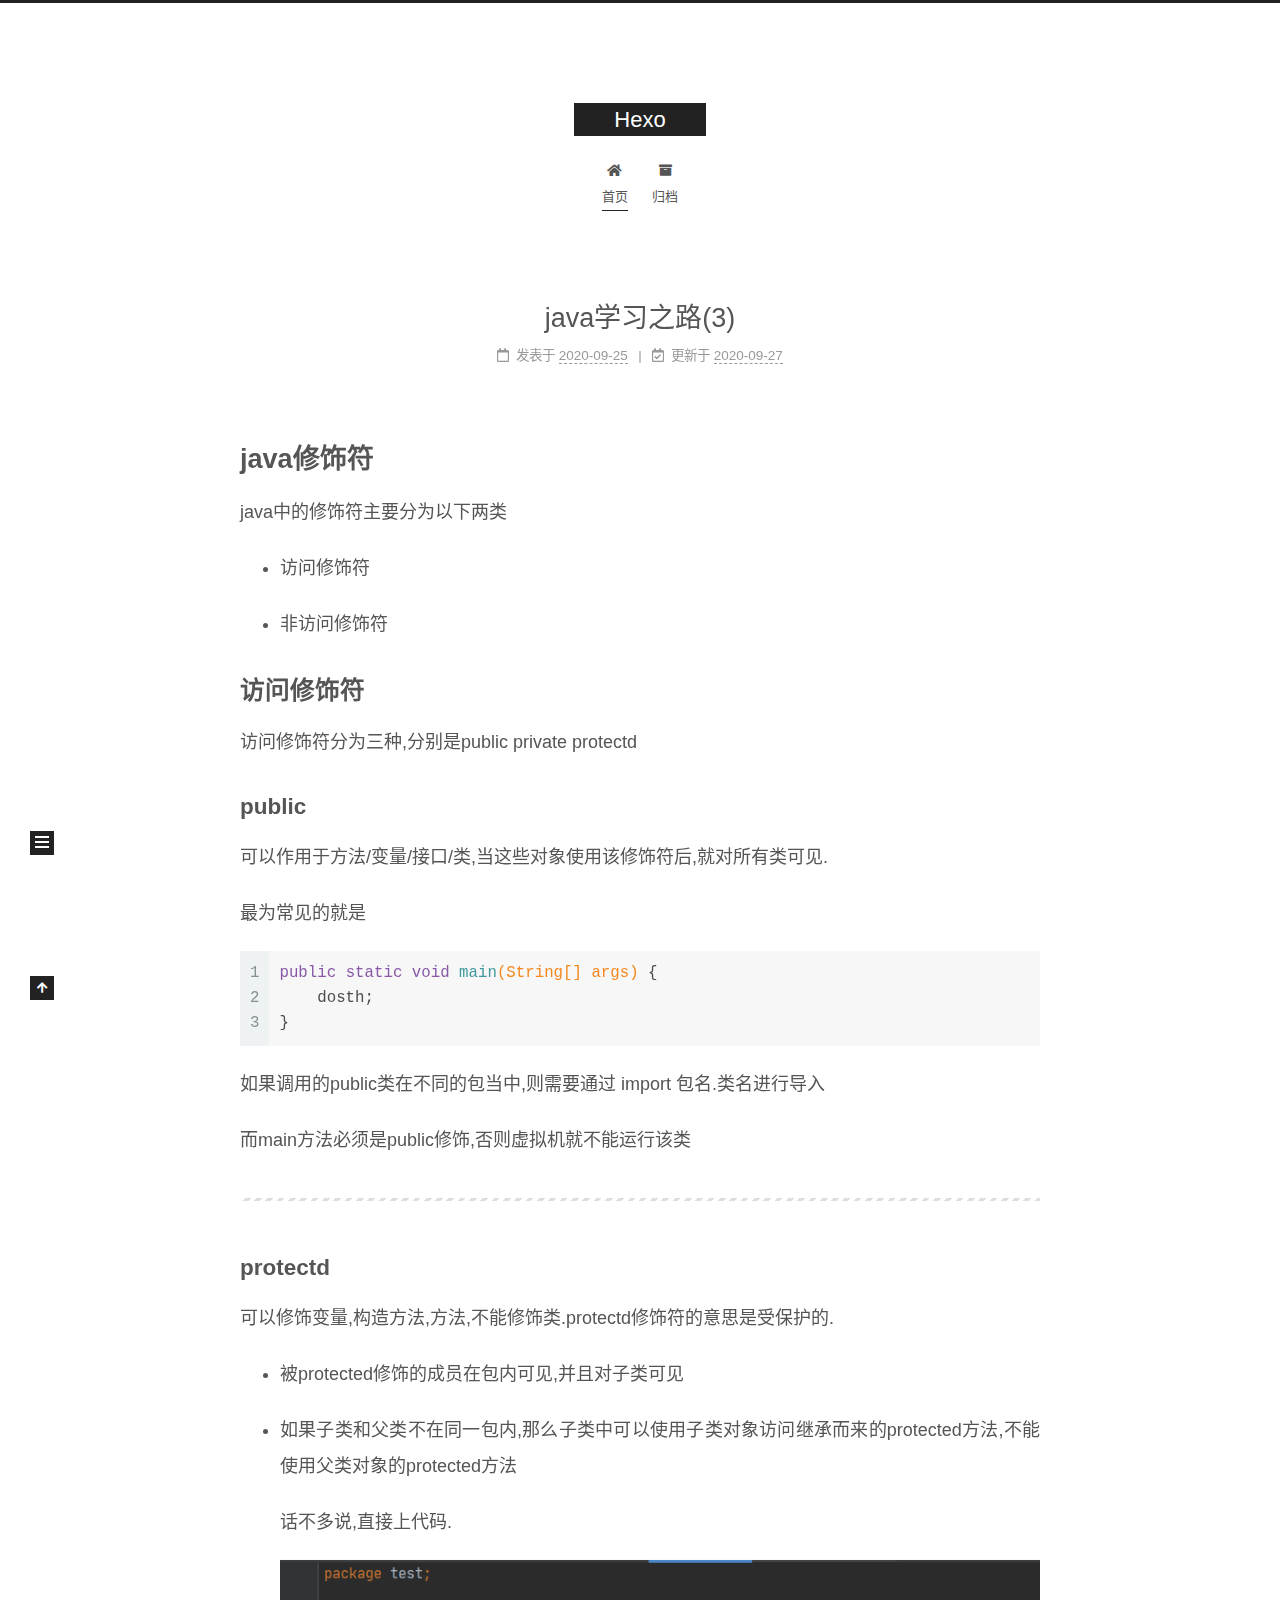
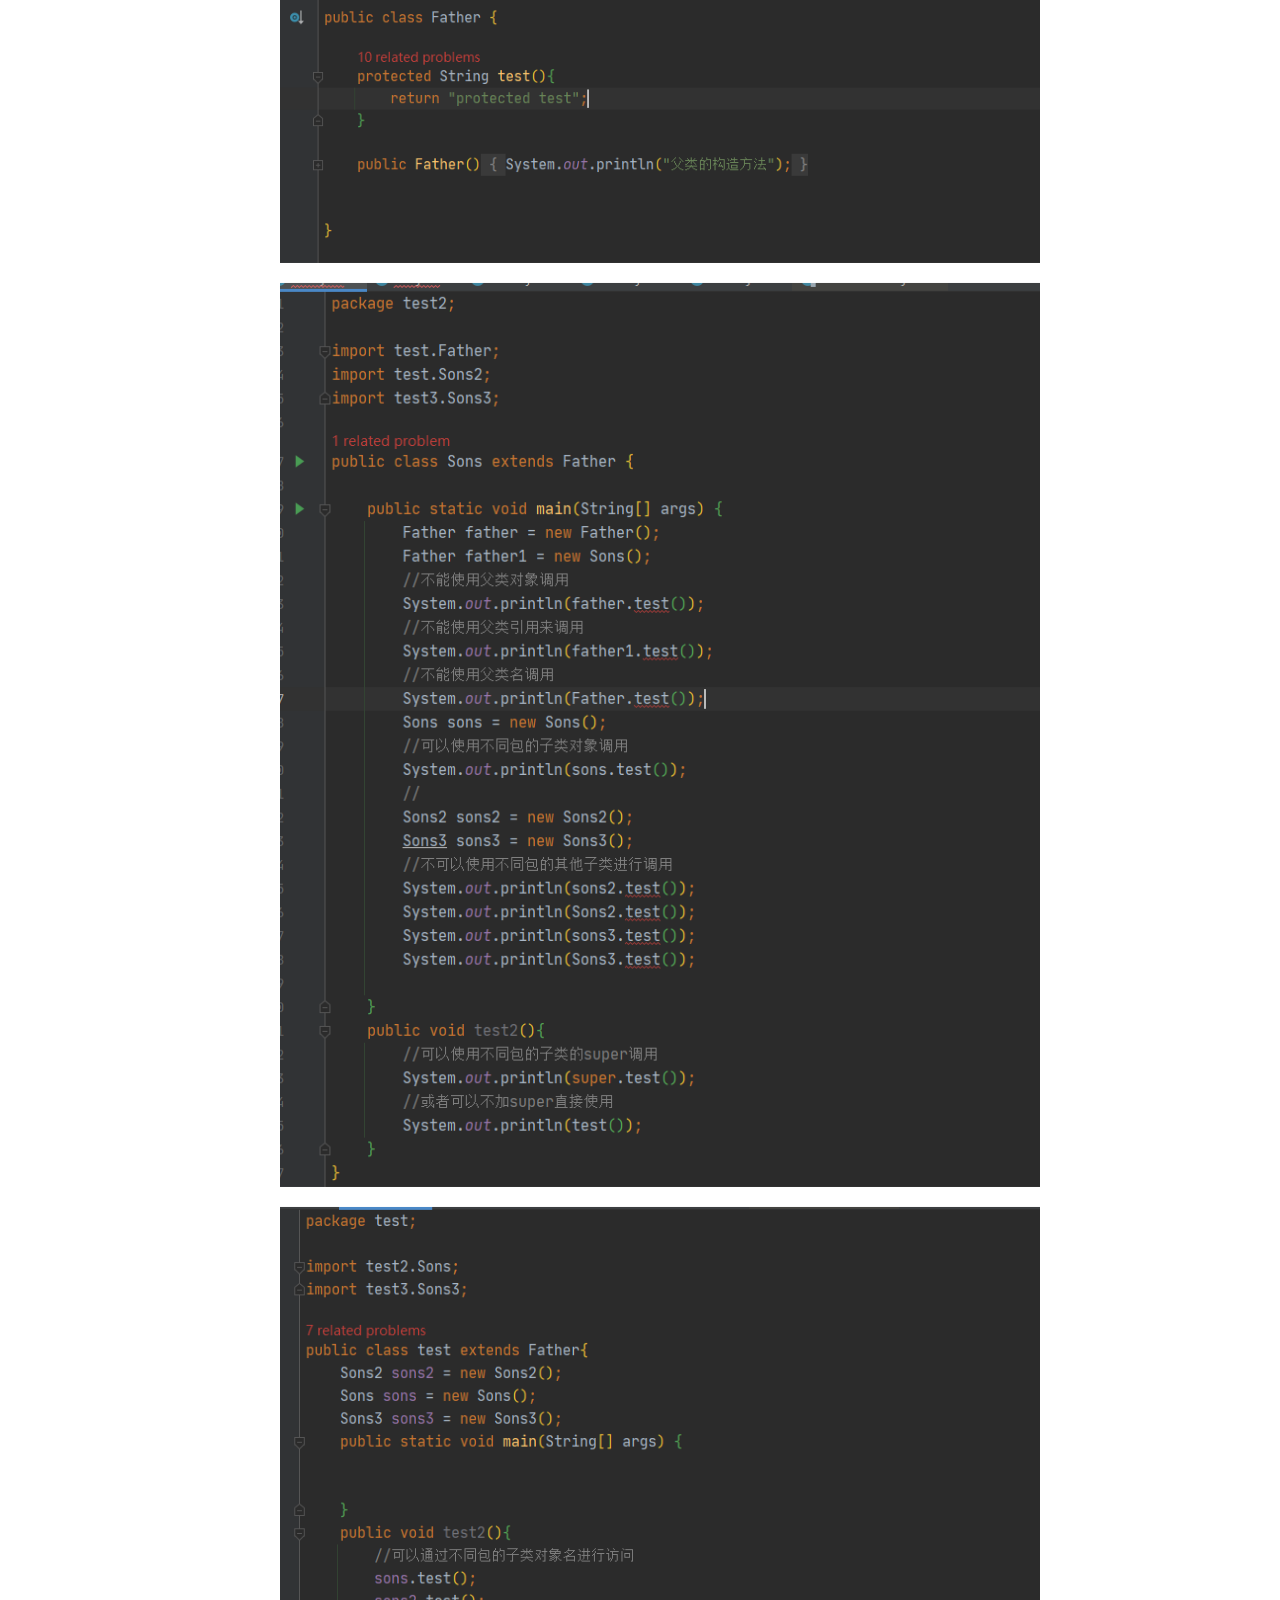
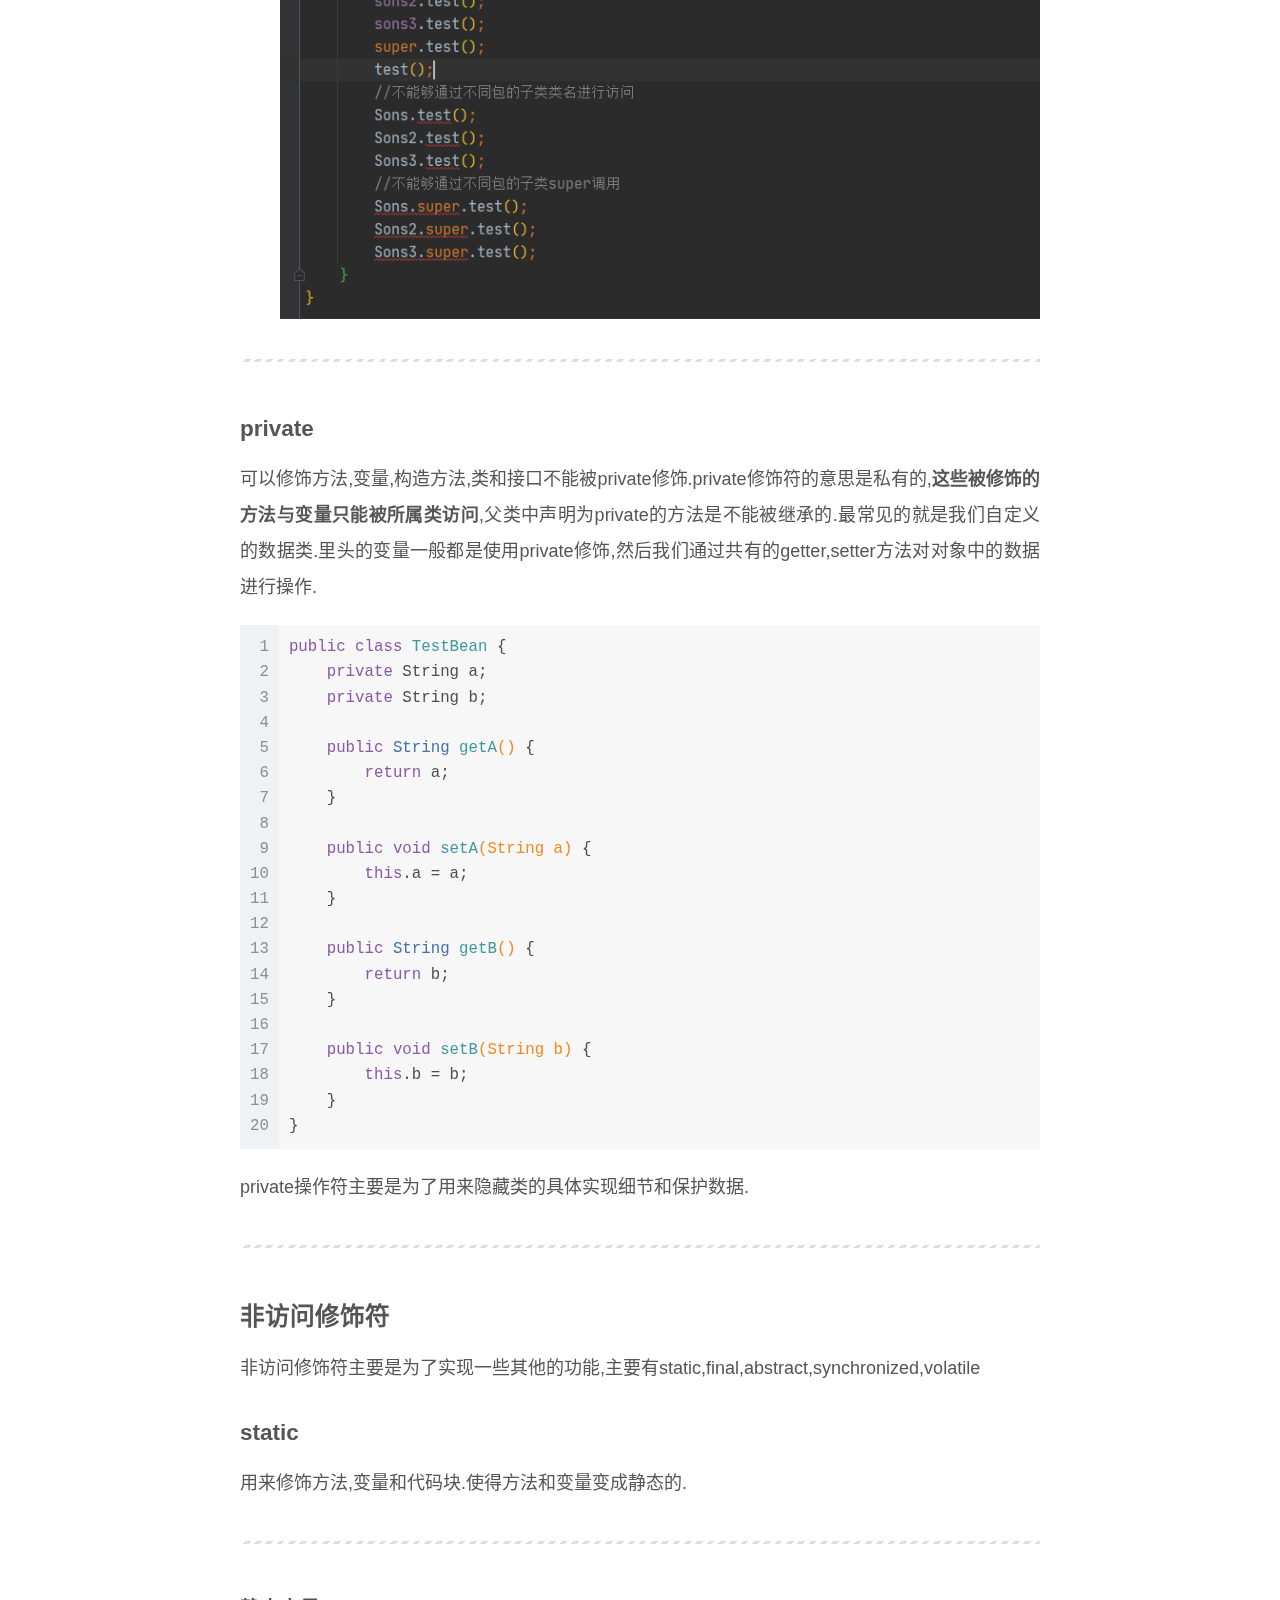
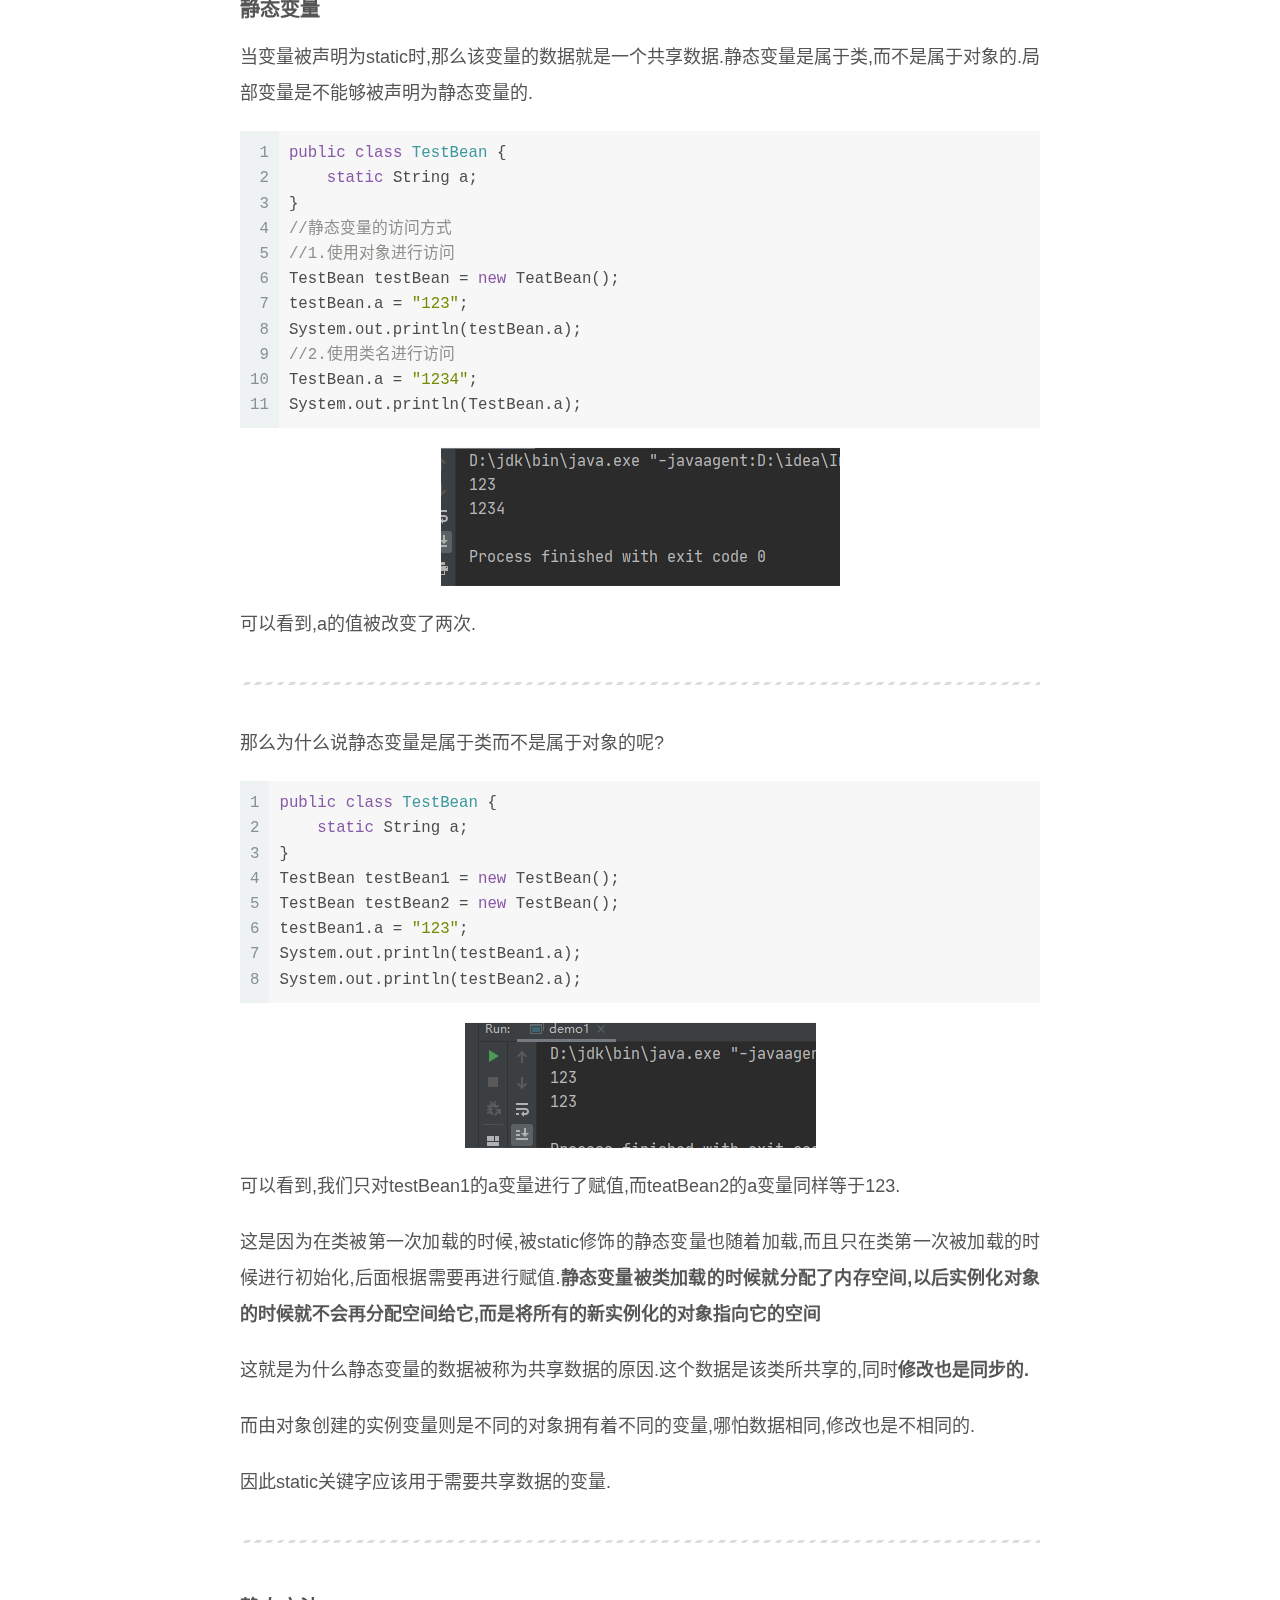
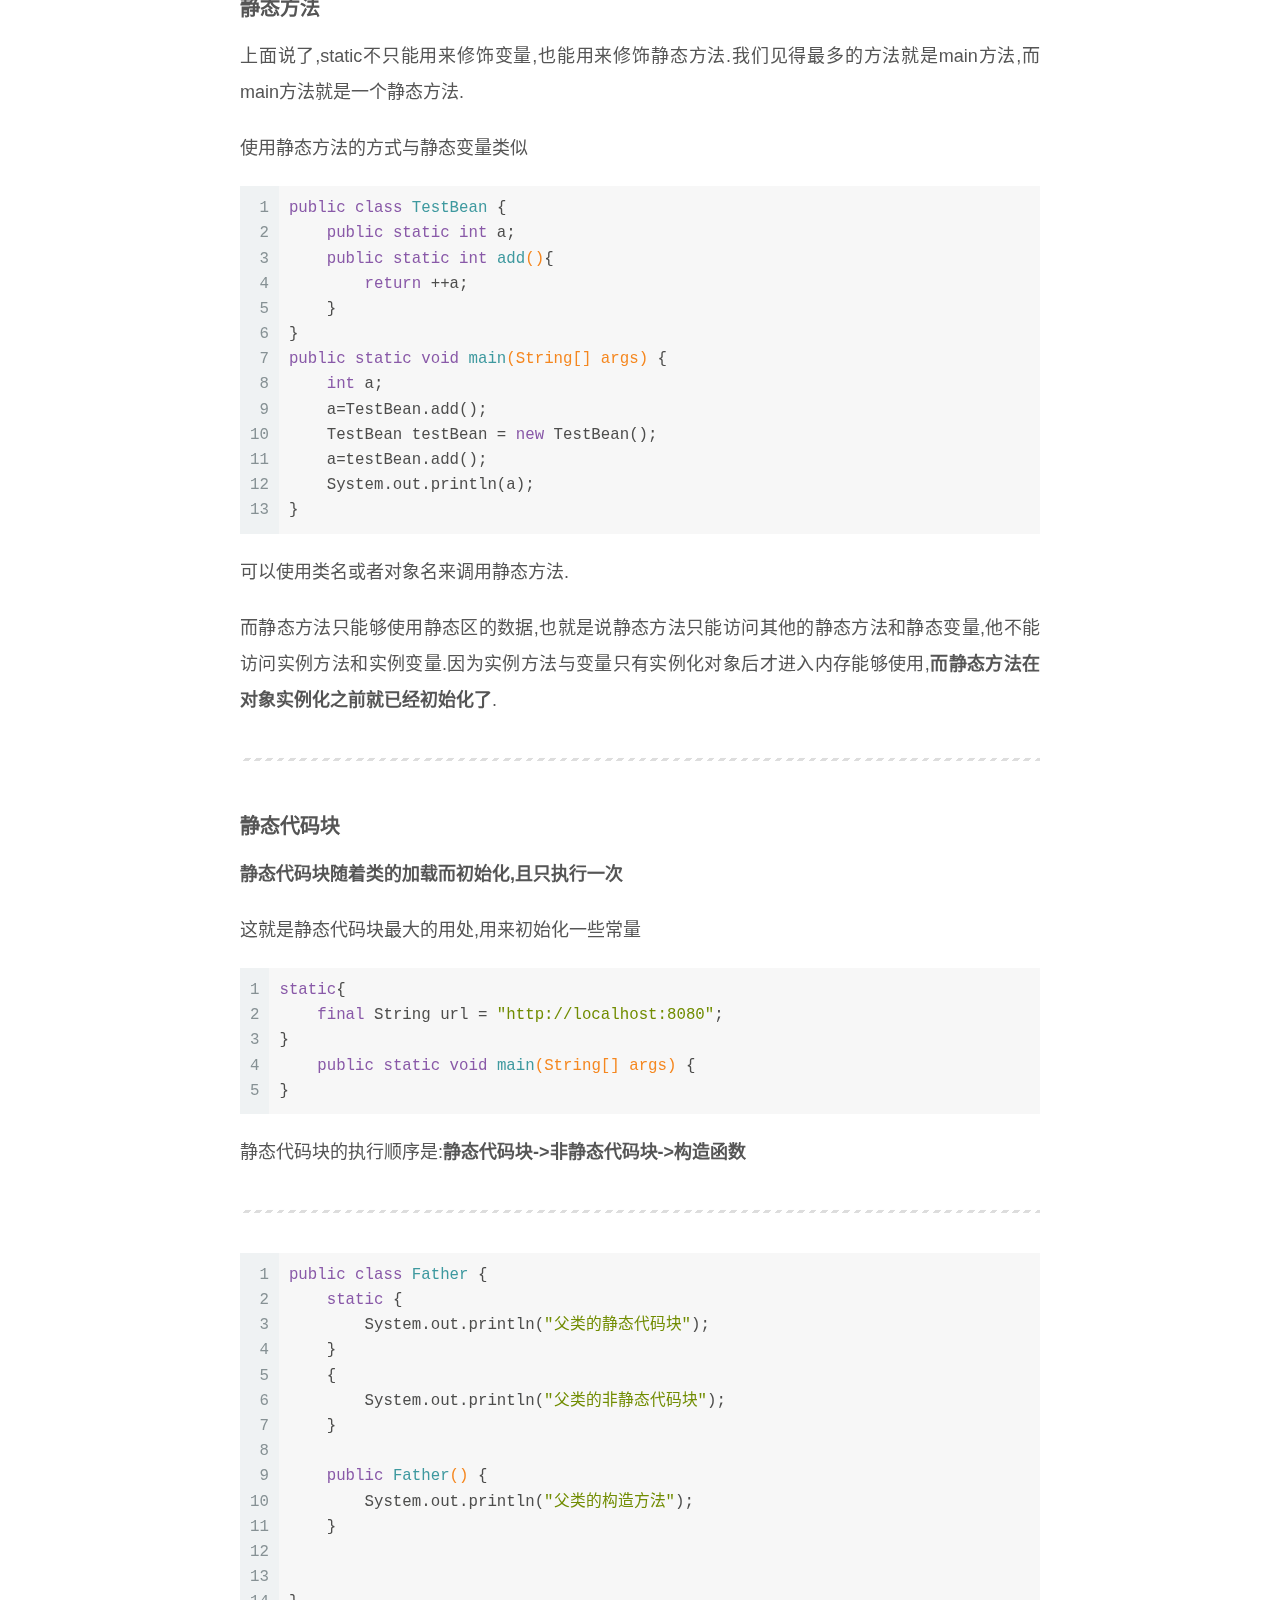
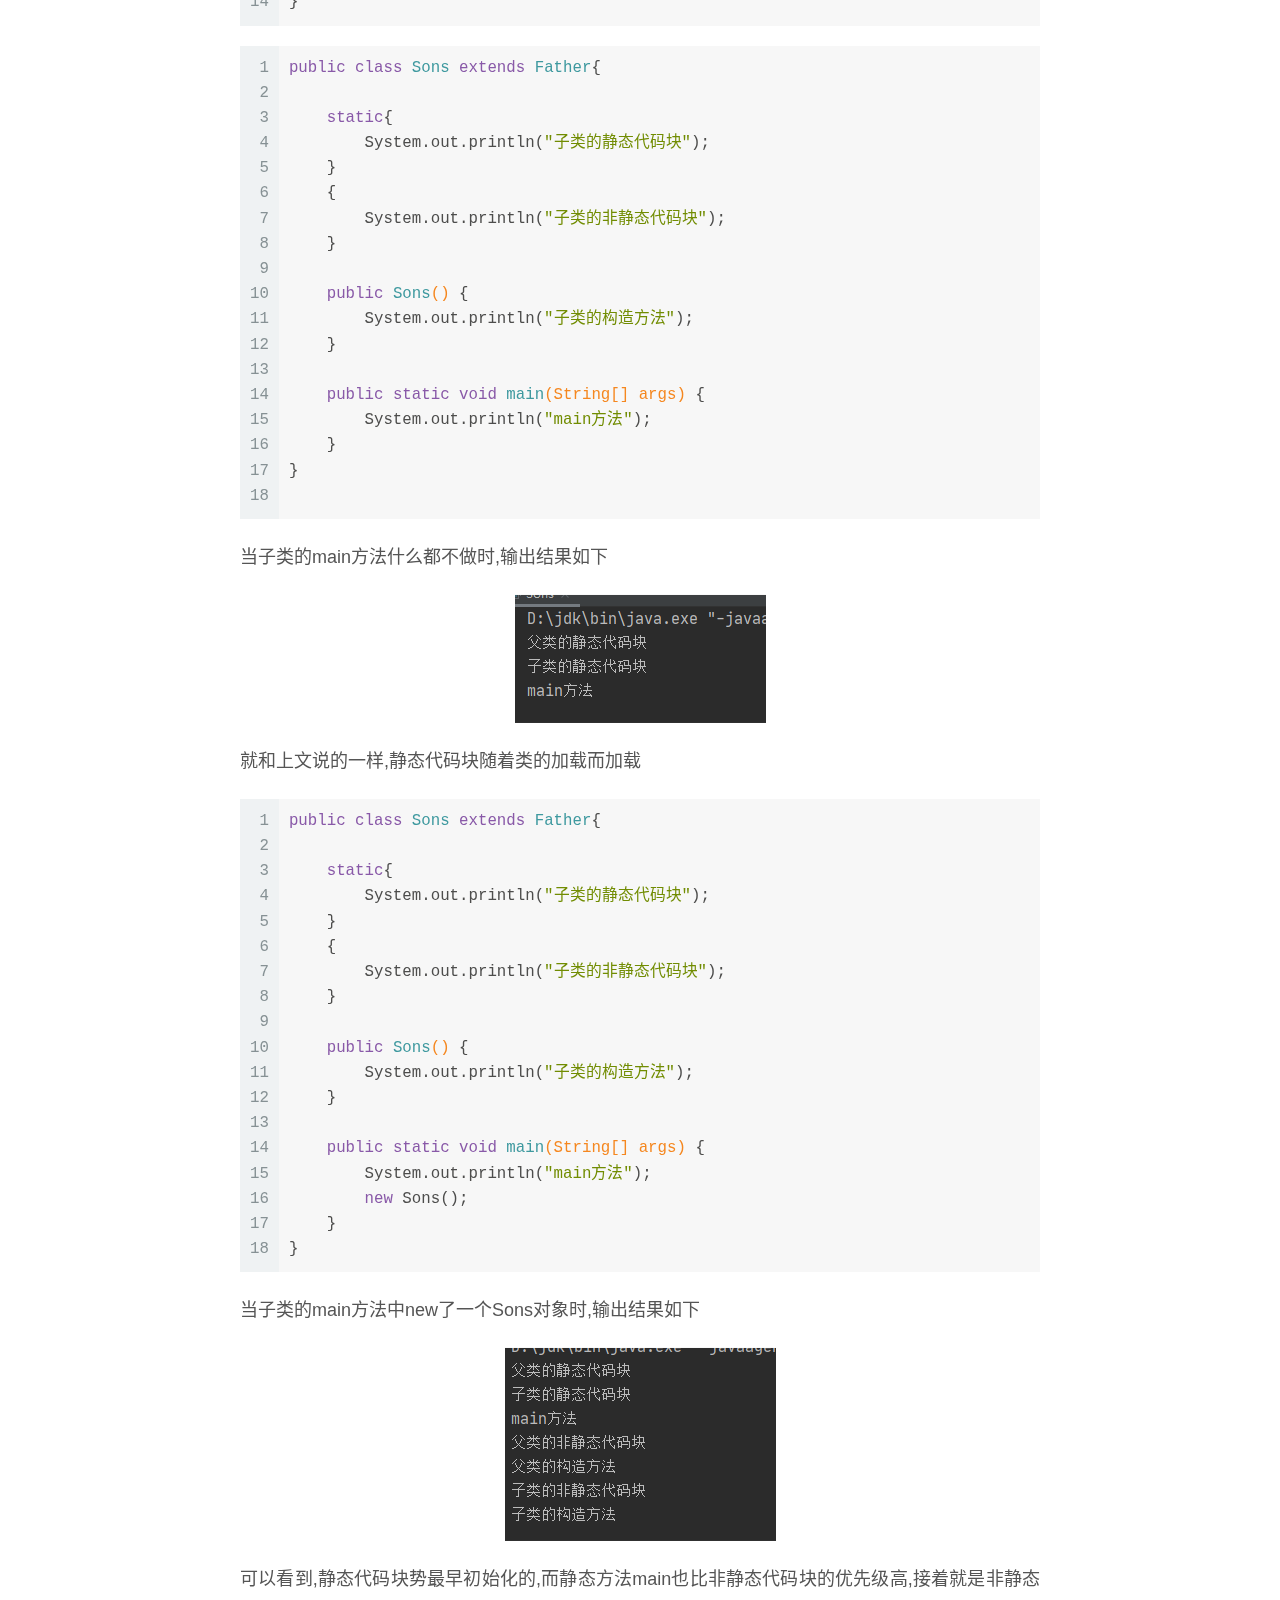
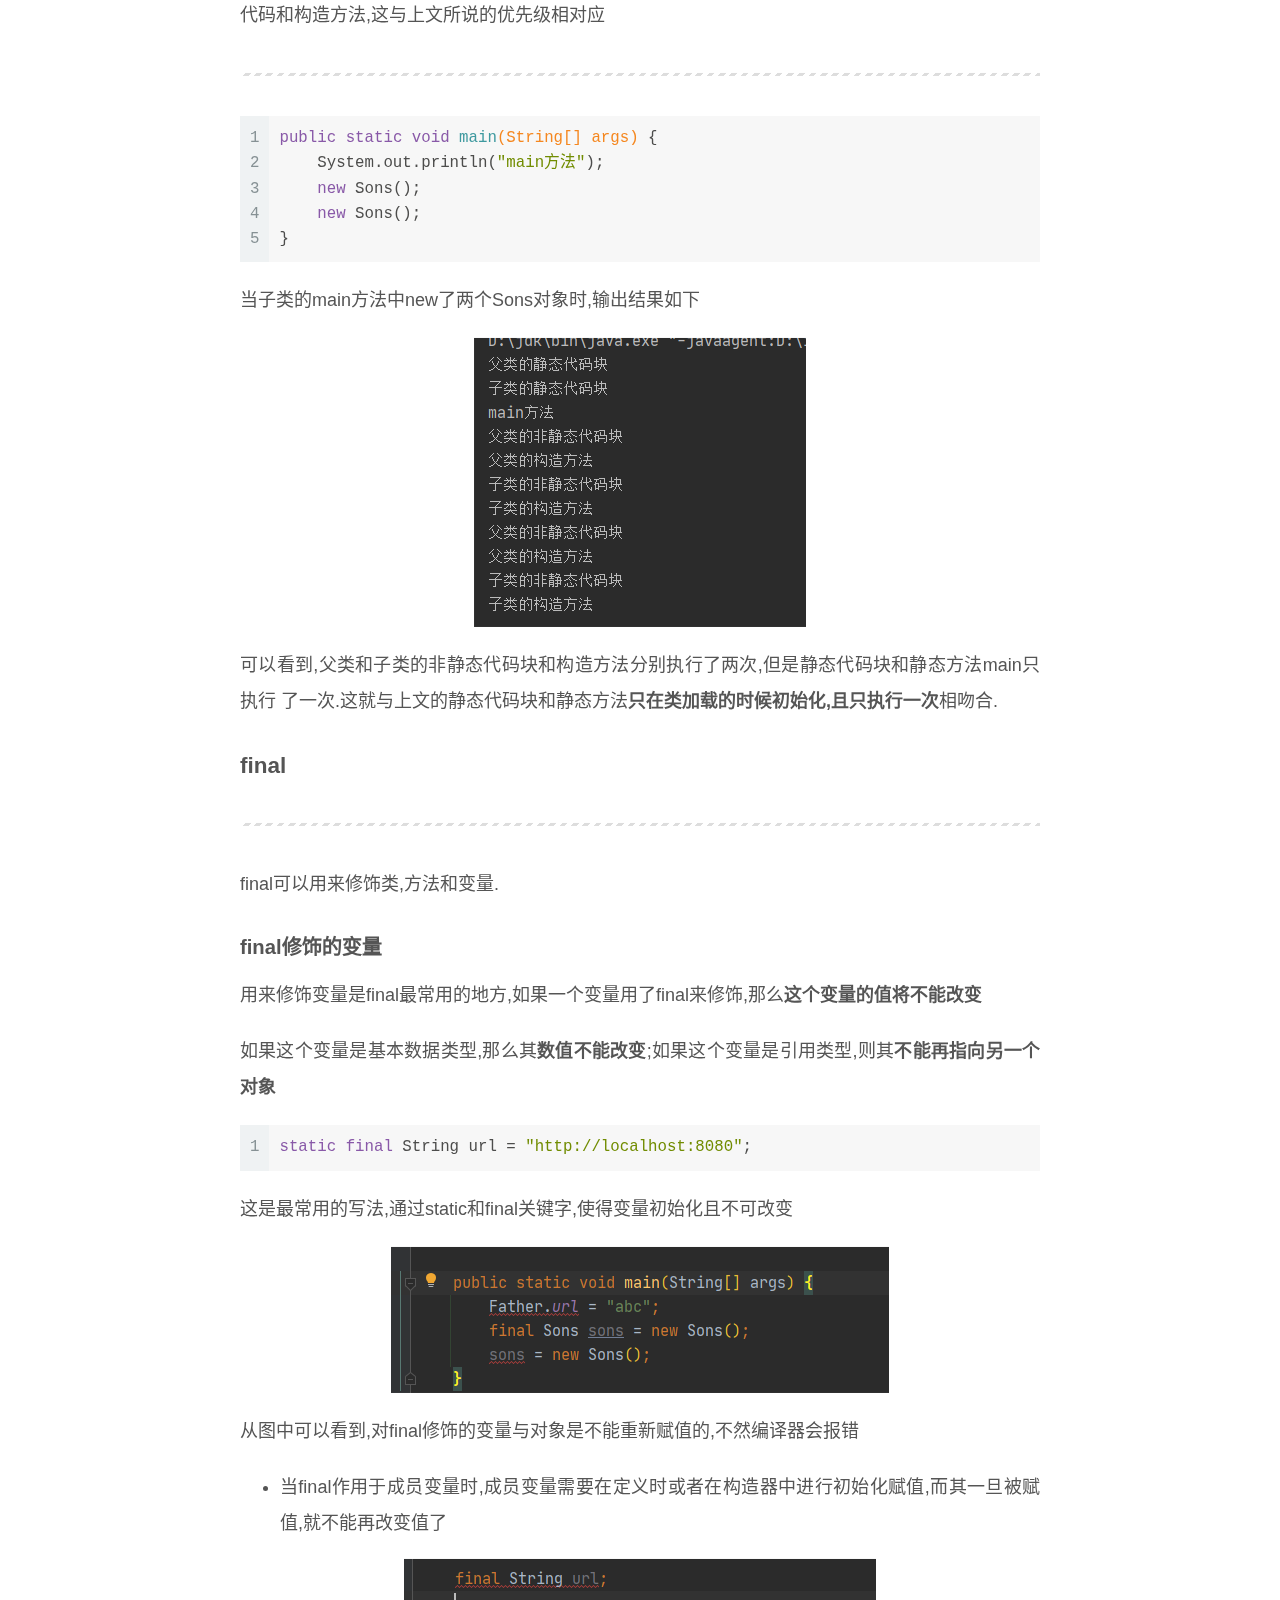
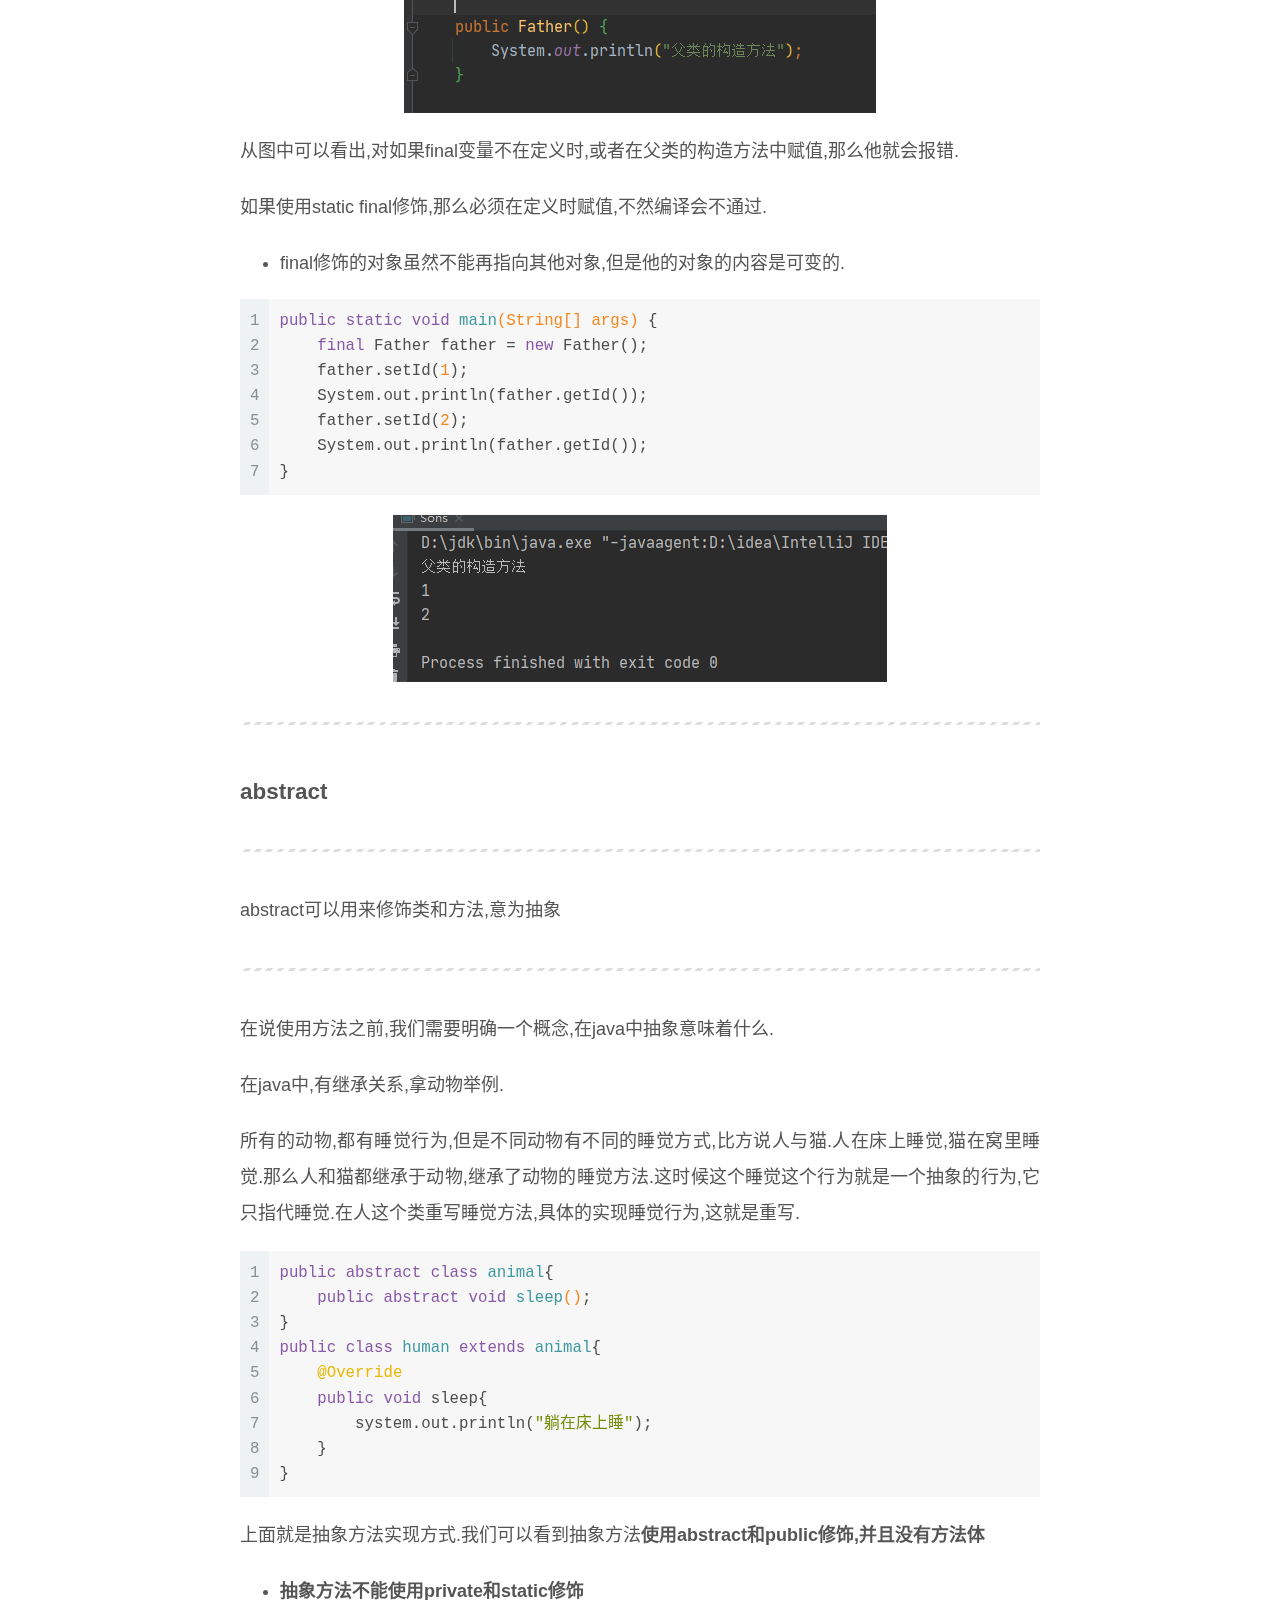
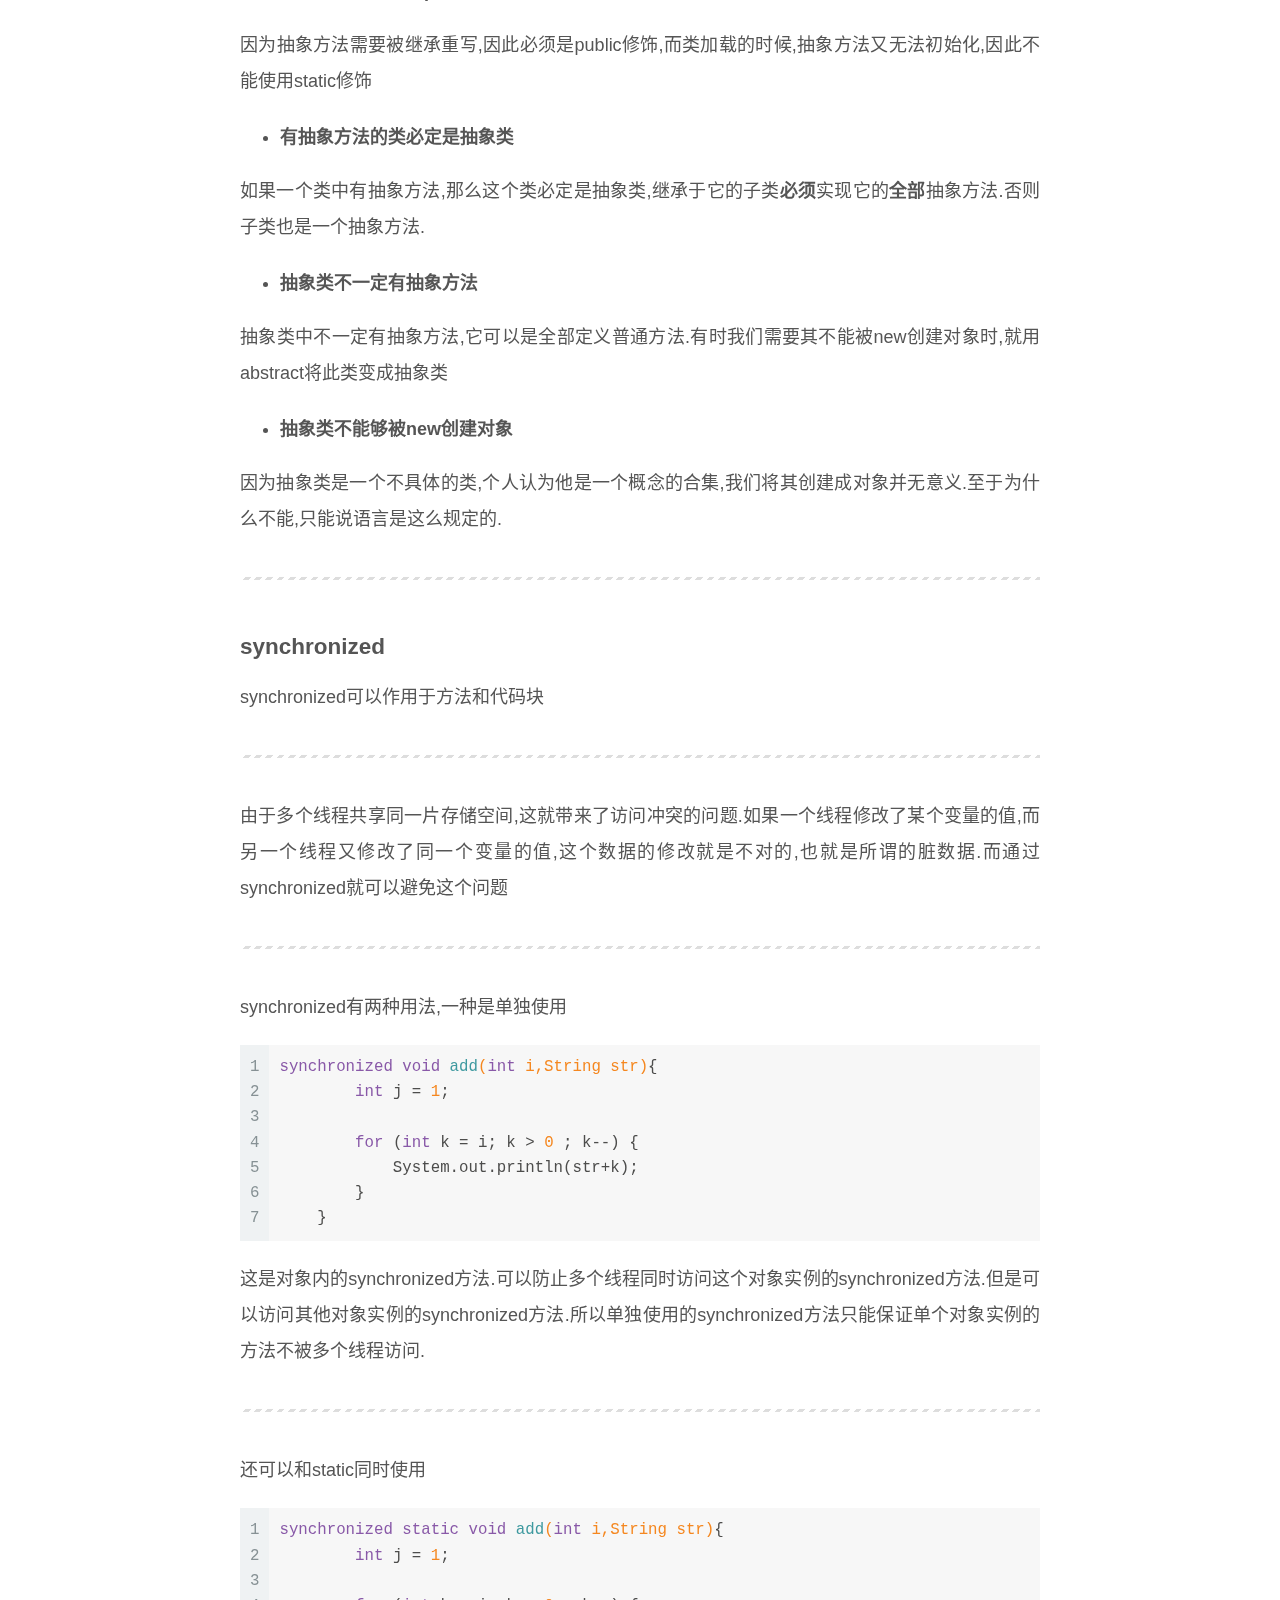
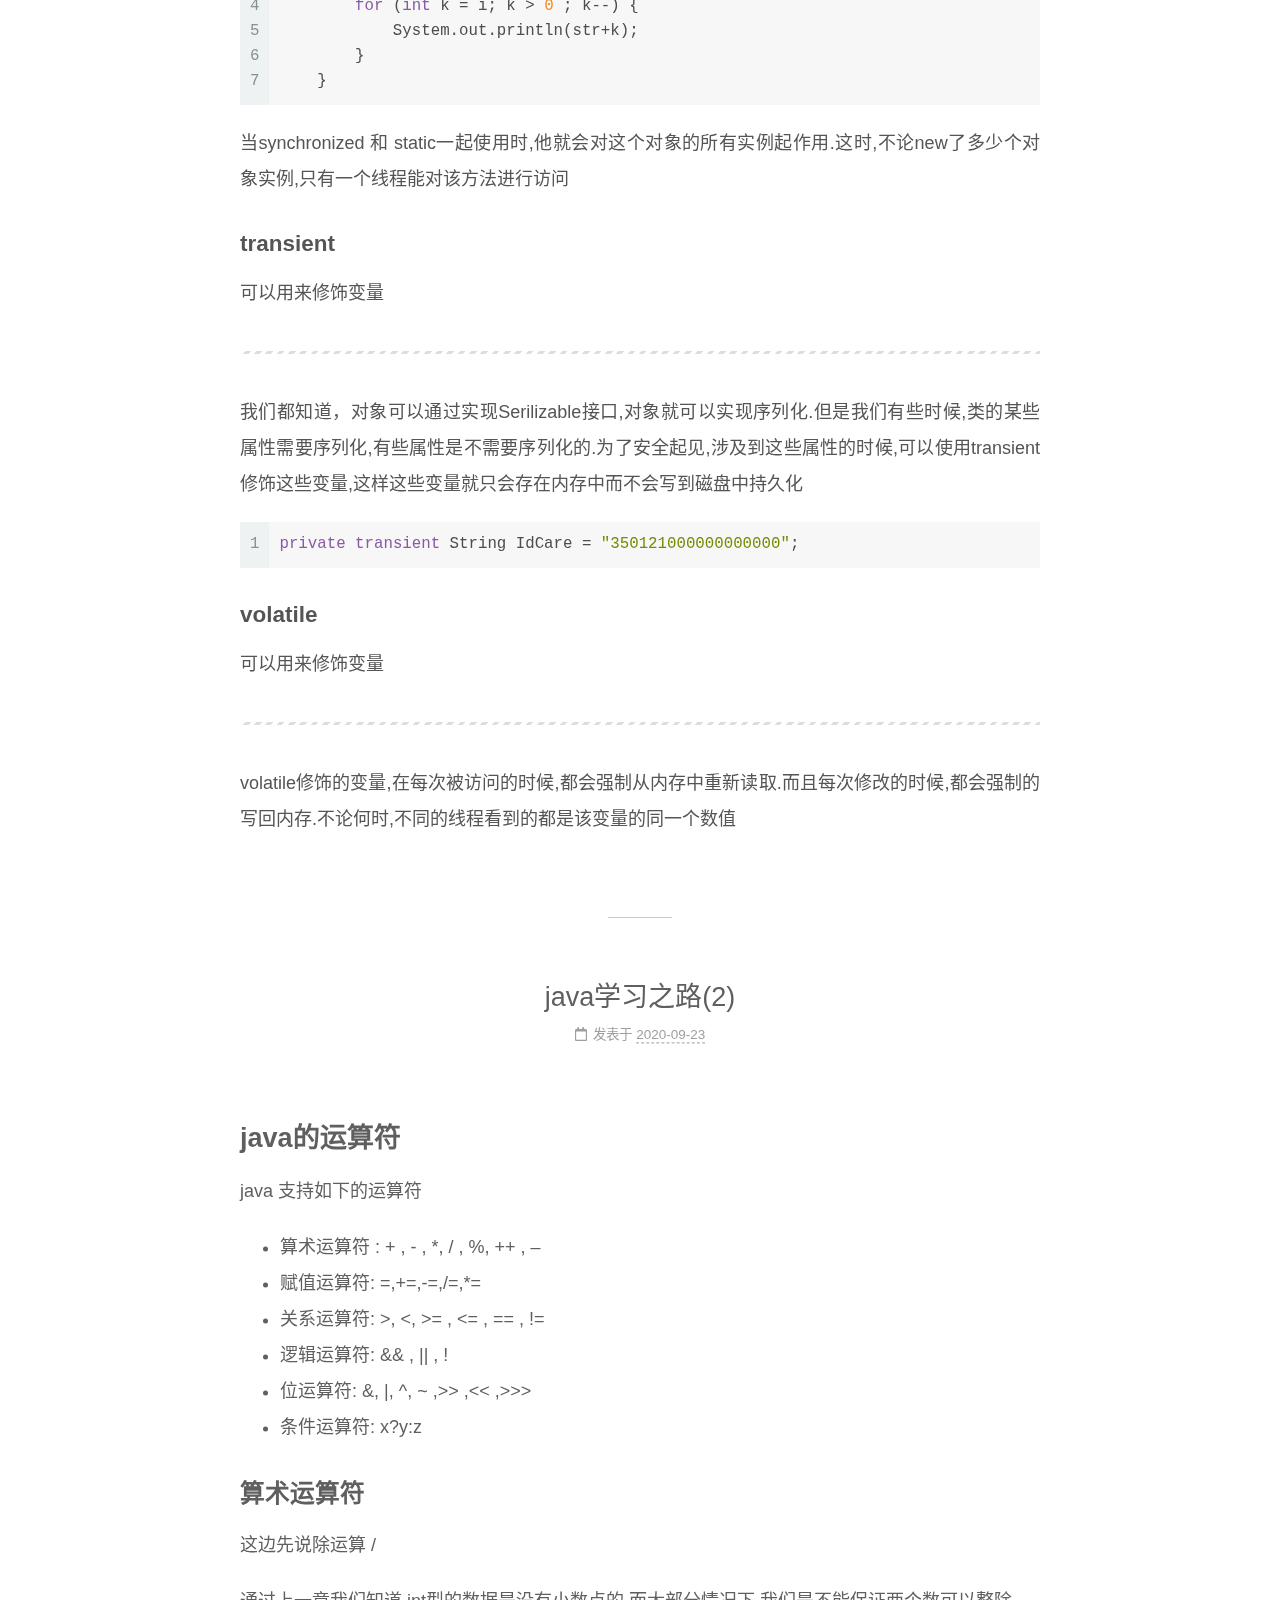
==== commit 67f78259: "Site updated: 2020-09-27 21:51:18" ====
--- a/index.html
+++ b/index.html
@@ -176,7 +176,7 @@
                   <i class="far fa-calendar-check"></i>
                 </span>
                 <span class="post-meta-item-text">更新于</span>
-                <time title="修改时间：2020-09-27 12:51:45" itemprop="dateModified" datetime="2020-09-27T12:51:45+08:00">2020-09-27</time>
+                <time title="修改时间：2020-09-27 21:50:48" itemprop="dateModified" datetime="2020-09-27T21:50:48+08:00">2020-09-27</time>
               </span>
 
           
@@ -285,6 +285,62 @@
 <li>当final作用于成员变量时,成员变量需要在定义时或者在构造器中进行初始化赋值,而其一旦被赋值,就不能再改变值了</li>
 </ul>
 <p><img src="/2020/09/25/java%E5%AD%A6%E4%B9%A0%E4%B9%8B%E8%B7%AF-3/7.png" alt="7"></p>
+<p>从图中可以看出,对如果final变量不在定义时,或者在父类的构造方法中赋值,那么他就会报错.</p>
+<p>如果使用static final修饰,那么必须在定义时赋值,不然编译会不通过.</p>
+<ul>
+<li>final修饰的对象虽然不能再指向其他对象,但是他的对象的内容是可变的.</li>
+</ul>
+<figure class="highlight java"><table><tr><td class="gutter"><pre><span class="line">1</span><br><span class="line">2</span><br><span class="line">3</span><br><span class="line">4</span><br><span class="line">5</span><br><span class="line">6</span><br><span class="line">7</span><br></pre></td><td class="code"><pre><span class="line"><span class="function"><span class="keyword">public</span> <span class="keyword">static</span> <span class="keyword">void</span> <span class="title">main</span><span class="params">(String[] args)</span> </span>&#123;</span><br><span class="line">    <span class="keyword">final</span> Father father = <span class="keyword">new</span> Father();</span><br><span class="line">    father.setId(<span class="number">1</span>);</span><br><span class="line">    System.out.println(father.getId());</span><br><span class="line">    father.setId(<span class="number">2</span>);</span><br><span class="line">    System.out.println(father.getId());</span><br><span class="line">&#125;</span><br></pre></td></tr></table></figure>
+
+<p><img src="/2020/09/25/java%E5%AD%A6%E4%B9%A0%E4%B9%8B%E8%B7%AF-3/9.png" alt="9"></p>
+<hr>
+<h3 id="abstract"><a href="#abstract" class="headerlink" title="abstract"></a>abstract</h3><hr>
+<p>abstract可以用来修饰类和方法,意为抽象</p>
+<hr>
+<p>在说使用方法之前,我们需要明确一个概念,在java中抽象意味着什么.</p>
+<p>在java中,有继承关系,拿动物举例.</p>
+<p>所有的动物,都有睡觉行为,但是不同动物有不同的睡觉方式,比方说人与猫.人在床上睡觉,猫在窝里睡觉.那么人和猫都继承于动物,继承了动物的睡觉方法.这时候这个睡觉这个行为就是一个抽象的行为,它只指代睡觉.在人这个类重写睡觉方法,具体的实现睡觉行为,这就是重写.</p>
+<figure class="highlight java"><table><tr><td class="gutter"><pre><span class="line">1</span><br><span class="line">2</span><br><span class="line">3</span><br><span class="line">4</span><br><span class="line">5</span><br><span class="line">6</span><br><span class="line">7</span><br><span class="line">8</span><br><span class="line">9</span><br></pre></td><td class="code"><pre><span class="line"><span class="keyword">public</span> <span class="keyword">abstract</span> <span class="class"><span class="keyword">class</span> <span class="title">animal</span></span>&#123;</span><br><span class="line">    <span class="function"><span class="keyword">public</span> <span class="keyword">abstract</span> <span class="keyword">void</span> <span class="title">sleep</span><span class="params">()</span></span>;</span><br><span class="line">&#125;</span><br><span class="line"><span class="keyword">public</span> <span class="class"><span class="keyword">class</span> <span class="title">human</span> <span class="keyword">extends</span> <span class="title">animal</span></span>&#123;</span><br><span class="line">    <span class="meta">@Override</span></span><br><span class="line">    <span class="keyword">public</span> <span class="keyword">void</span> sleep&#123;</span><br><span class="line">        system.out.println(<span class="string">&quot;躺在床上睡&quot;</span>);</span><br><span class="line">    &#125;</span><br><span class="line">&#125;</span><br></pre></td></tr></table></figure>
+
+<p>上面就是抽象方法实现方式.我们可以看到抽象方法<strong>使用abstract和public修饰,并且没有方法体</strong></p>
+<ul>
+<li><strong>抽象方法不能使用private和static修饰</strong></li>
+</ul>
+<p>因为抽象方法需要被继承重写,因此必须是public修饰,而类加载的时候,抽象方法又无法初始化,因此不能使用static修饰</p>
+<ul>
+<li><strong>有抽象方法的类必定是抽象类</strong>  </li>
+</ul>
+<p>如果一个类中有抽象方法,那么这个类必定是抽象类,继承于它的子类<strong>必须</strong>实现它的<strong>全部</strong>抽象方法.否则子类也是一个抽象方法.</p>
+<ul>
+<li><strong>抽象类不一定有抽象方法</strong></li>
+</ul>
+<p>抽象类中不一定有抽象方法,它可以是全部定义普通方法.有时我们需要其不能被new创建对象时,就用abstract将此类变成抽象类</p>
+<ul>
+<li><strong>抽象类不能够被new创建对象</strong></li>
+</ul>
+<p>因为抽象类是一个不具体的类,个人认为他是一个概念的合集,我们将其创建成对象并无意义.至于为什么不能,只能说语言是这么规定的.</p>
+<hr>
+<h3 id="synchronized"><a href="#synchronized" class="headerlink" title="synchronized"></a>synchronized</h3><p>synchronized可以作用于方法和代码块</p>
+<hr>
+<p>由于多个线程共享同一片存储空间,这就带来了访问冲突的问题.如果一个线程修改了某个变量的值,而另一个线程又修改了同一个变量的值,这个数据的修改就是不对的,也就是所谓的脏数据.而通过synchronized就可以避免这个问题</p>
+<hr>
+<p>synchronized有两种用法,一种是单独使用</p>
+<figure class="highlight java"><table><tr><td class="gutter"><pre><span class="line">1</span><br><span class="line">2</span><br><span class="line">3</span><br><span class="line">4</span><br><span class="line">5</span><br><span class="line">6</span><br><span class="line">7</span><br></pre></td><td class="code"><pre><span class="line"><span class="function"><span class="keyword">synchronized</span> <span class="keyword">void</span> <span class="title">add</span><span class="params">(<span class="keyword">int</span> i,String str)</span></span>&#123;</span><br><span class="line">        <span class="keyword">int</span> j = <span class="number">1</span>;</span><br><span class="line"></span><br><span class="line">        <span class="keyword">for</span> (<span class="keyword">int</span> k = i; k &gt; <span class="number">0</span> ; k--) &#123;</span><br><span class="line">            System.out.println(str+k);</span><br><span class="line">        &#125;</span><br><span class="line">    &#125;</span><br></pre></td></tr></table></figure>
+
+<p>这是对象内的synchronized方法.可以防止多个线程同时访问这个对象实例的synchronized方法.但是可以访问其他对象实例的synchronized方法.所以单独使用的synchronized方法只能保证单个对象实例的方法不被多个线程访问.</p>
+<hr>
+<p>还可以和static同时使用</p>
+<figure class="highlight java"><table><tr><td class="gutter"><pre><span class="line">1</span><br><span class="line">2</span><br><span class="line">3</span><br><span class="line">4</span><br><span class="line">5</span><br><span class="line">6</span><br><span class="line">7</span><br></pre></td><td class="code"><pre><span class="line"><span class="function"><span class="keyword">synchronized</span> <span class="keyword">static</span> <span class="keyword">void</span> <span class="title">add</span><span class="params">(<span class="keyword">int</span> i,String str)</span></span>&#123;</span><br><span class="line">        <span class="keyword">int</span> j = <span class="number">1</span>;</span><br><span class="line"></span><br><span class="line">        <span class="keyword">for</span> (<span class="keyword">int</span> k = i; k &gt; <span class="number">0</span> ; k--) &#123;</span><br><span class="line">            System.out.println(str+k);</span><br><span class="line">        &#125;</span><br><span class="line">    &#125;</span><br></pre></td></tr></table></figure>
+
+<p>当synchronized 和 static一起使用时,他就会对这个对象的所有实例起作用.这时,不论new了多少个对象实例,只有一个线程能对该方法进行访问</p>
+<h3 id="transient"><a href="#transient" class="headerlink" title="transient"></a>transient</h3><p>可以用来修饰变量</p>
+<hr>
+<p>我们都知道，对象可以通过实现Serilizable接口,对象就可以实现序列化.但是我们有些时候,类的某些属性需要序列化,有些属性是不需要序列化的.为了安全起见,涉及到这些属性的时候,可以使用transient修饰这些变量,这样这些变量就只会存在内存中而不会写到磁盘中持久化</p>
+<figure class="highlight java"><table><tr><td class="gutter"><pre><span class="line">1</span><br></pre></td><td class="code"><pre><span class="line"><span class="keyword">private</span> <span class="keyword">transient</span> String IdCare = <span class="string">&quot;350121000000000000&quot;</span>;</span><br></pre></td></tr></table></figure>
+
+<h3 id="volatile"><a href="#volatile" class="headerlink" title="volatile"></a>volatile</h3><p>可以用来修饰变量</p>
+<hr>
+<p>volatile修饰的变量,在每次被访问的时候,都会强制从内存中重新读取.而且每次修改的时候,都会强制的写回内存.不论何时,不同的线程看到的都是该变量的同一个数值</p>
 
       
     </div>
--- a/css/main.css
+++ b/css/main.css
@@ -1168,7 +1168,7 @@
 }
 .links-of-author a::before,
 .links-of-author span.exturl::before {
-  background: #eee718;
+  background: #ffc9b6;
   border-radius: 50%;
   content: ' ';
   display: inline-block;
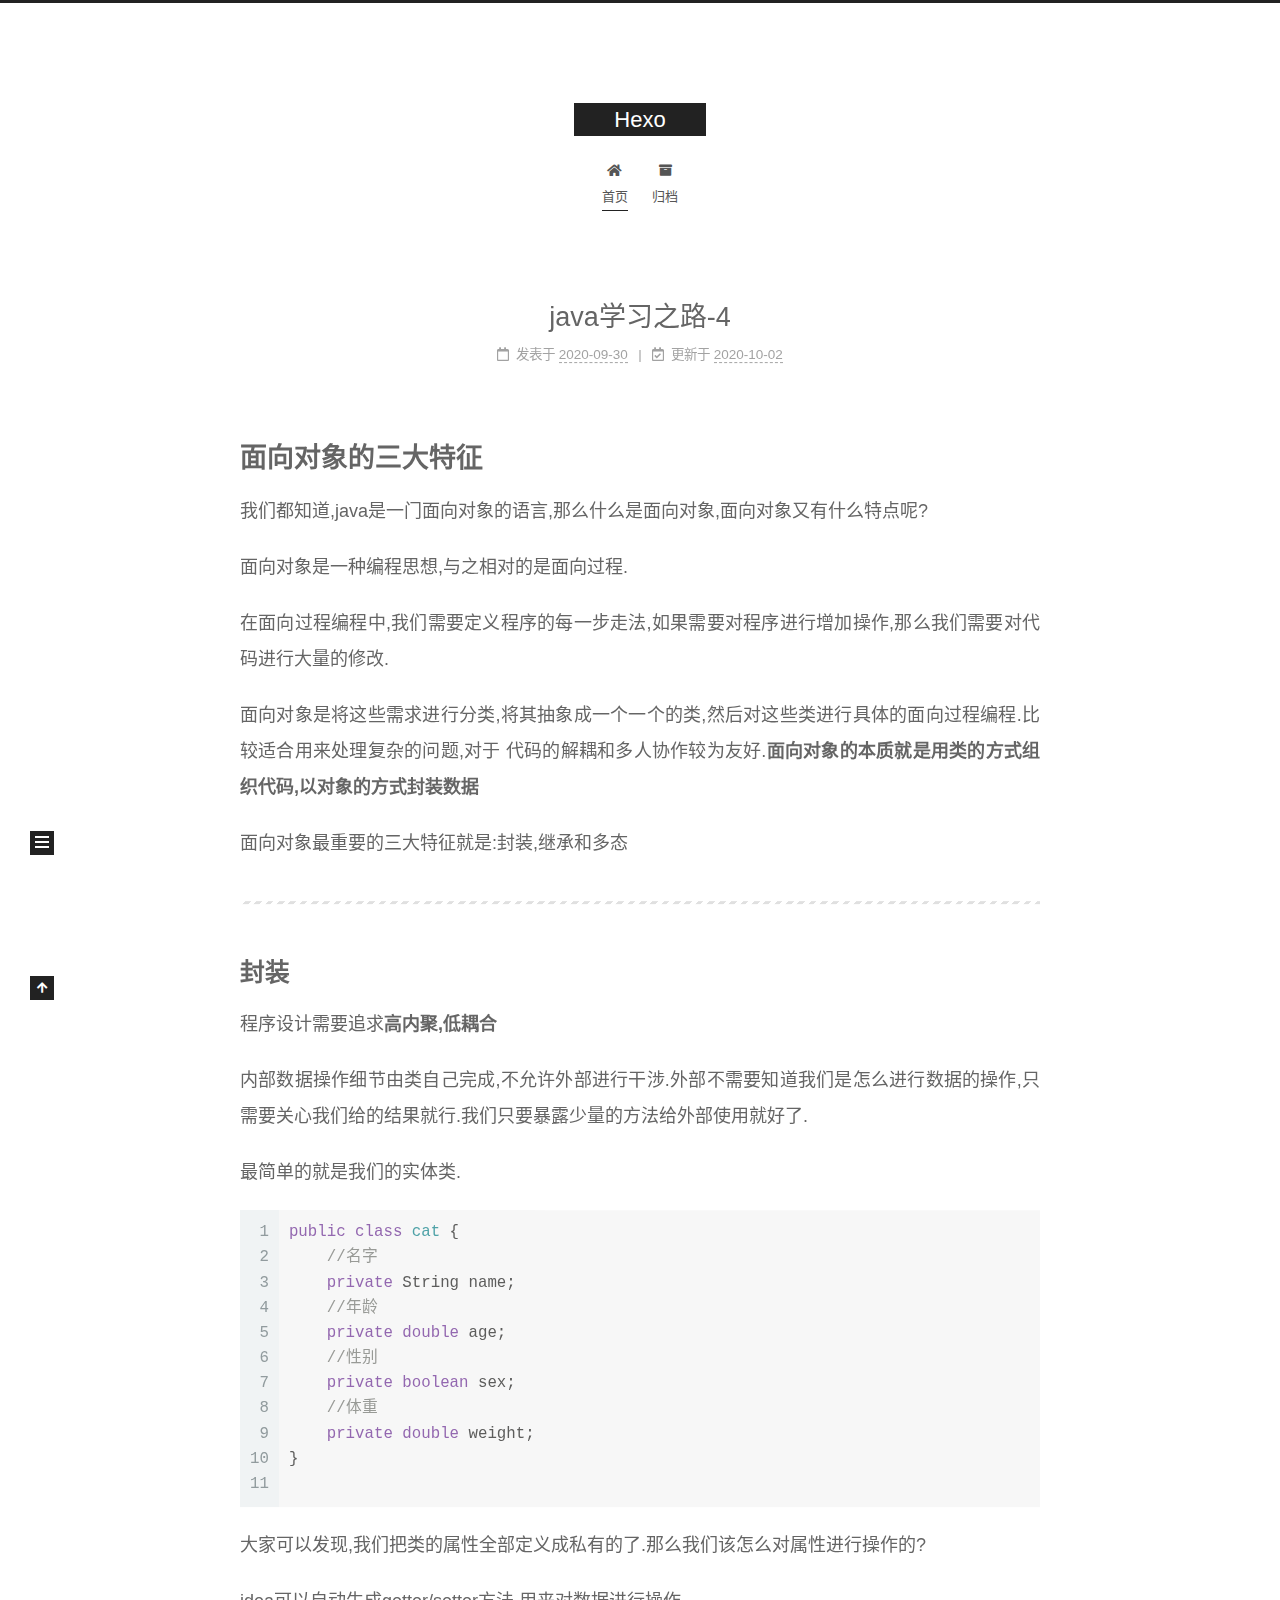
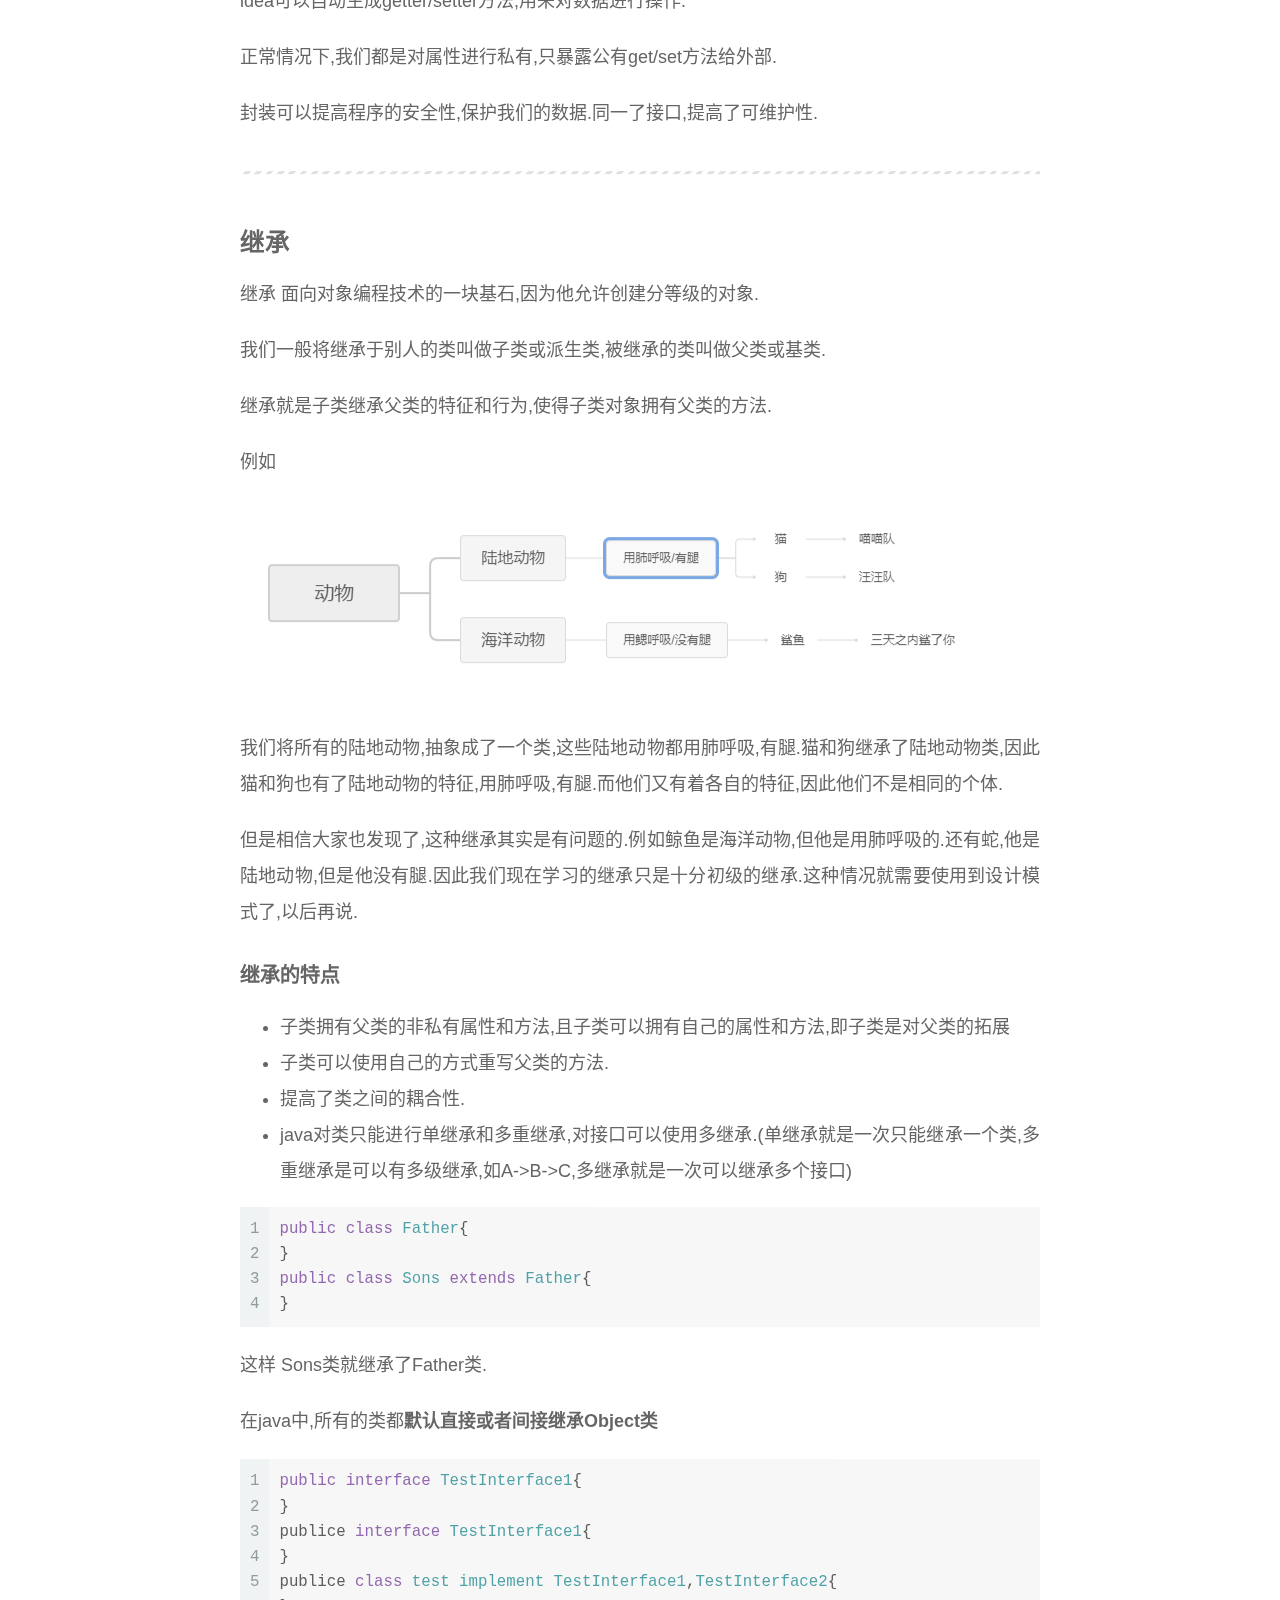
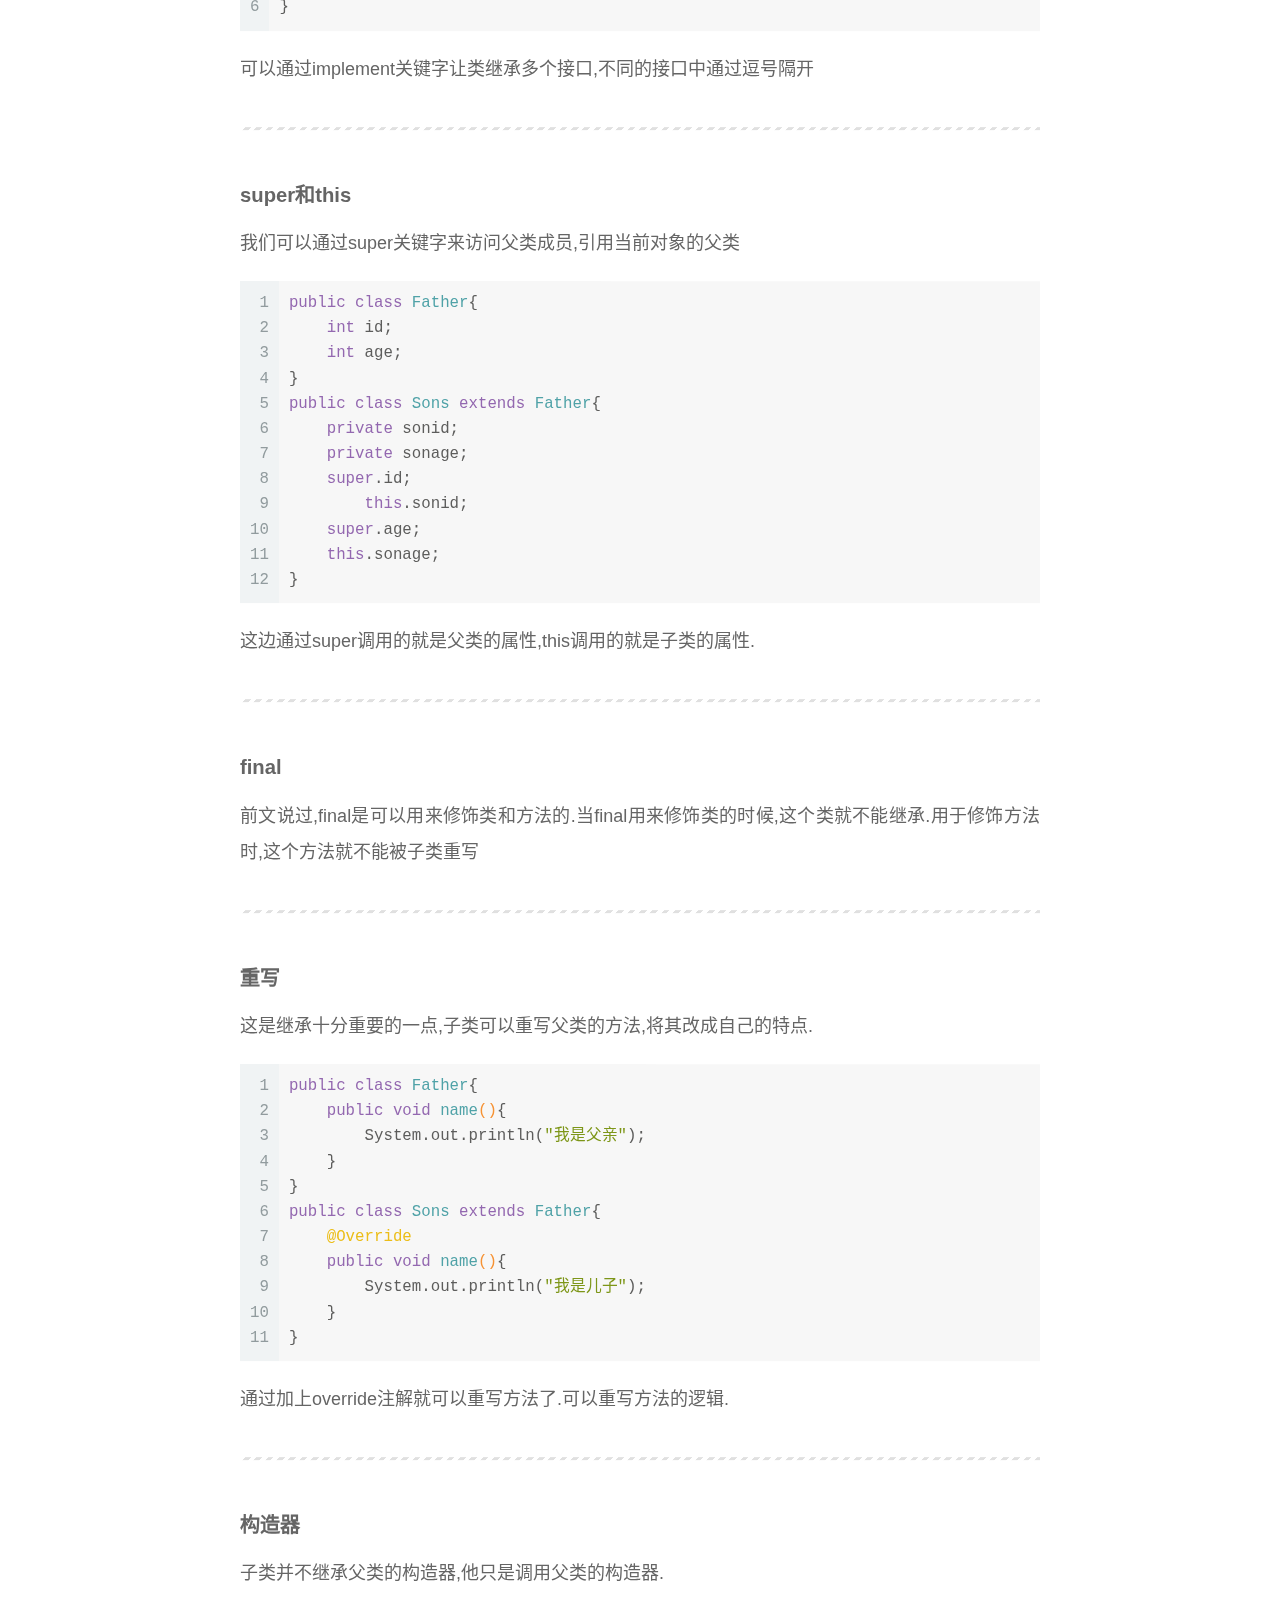
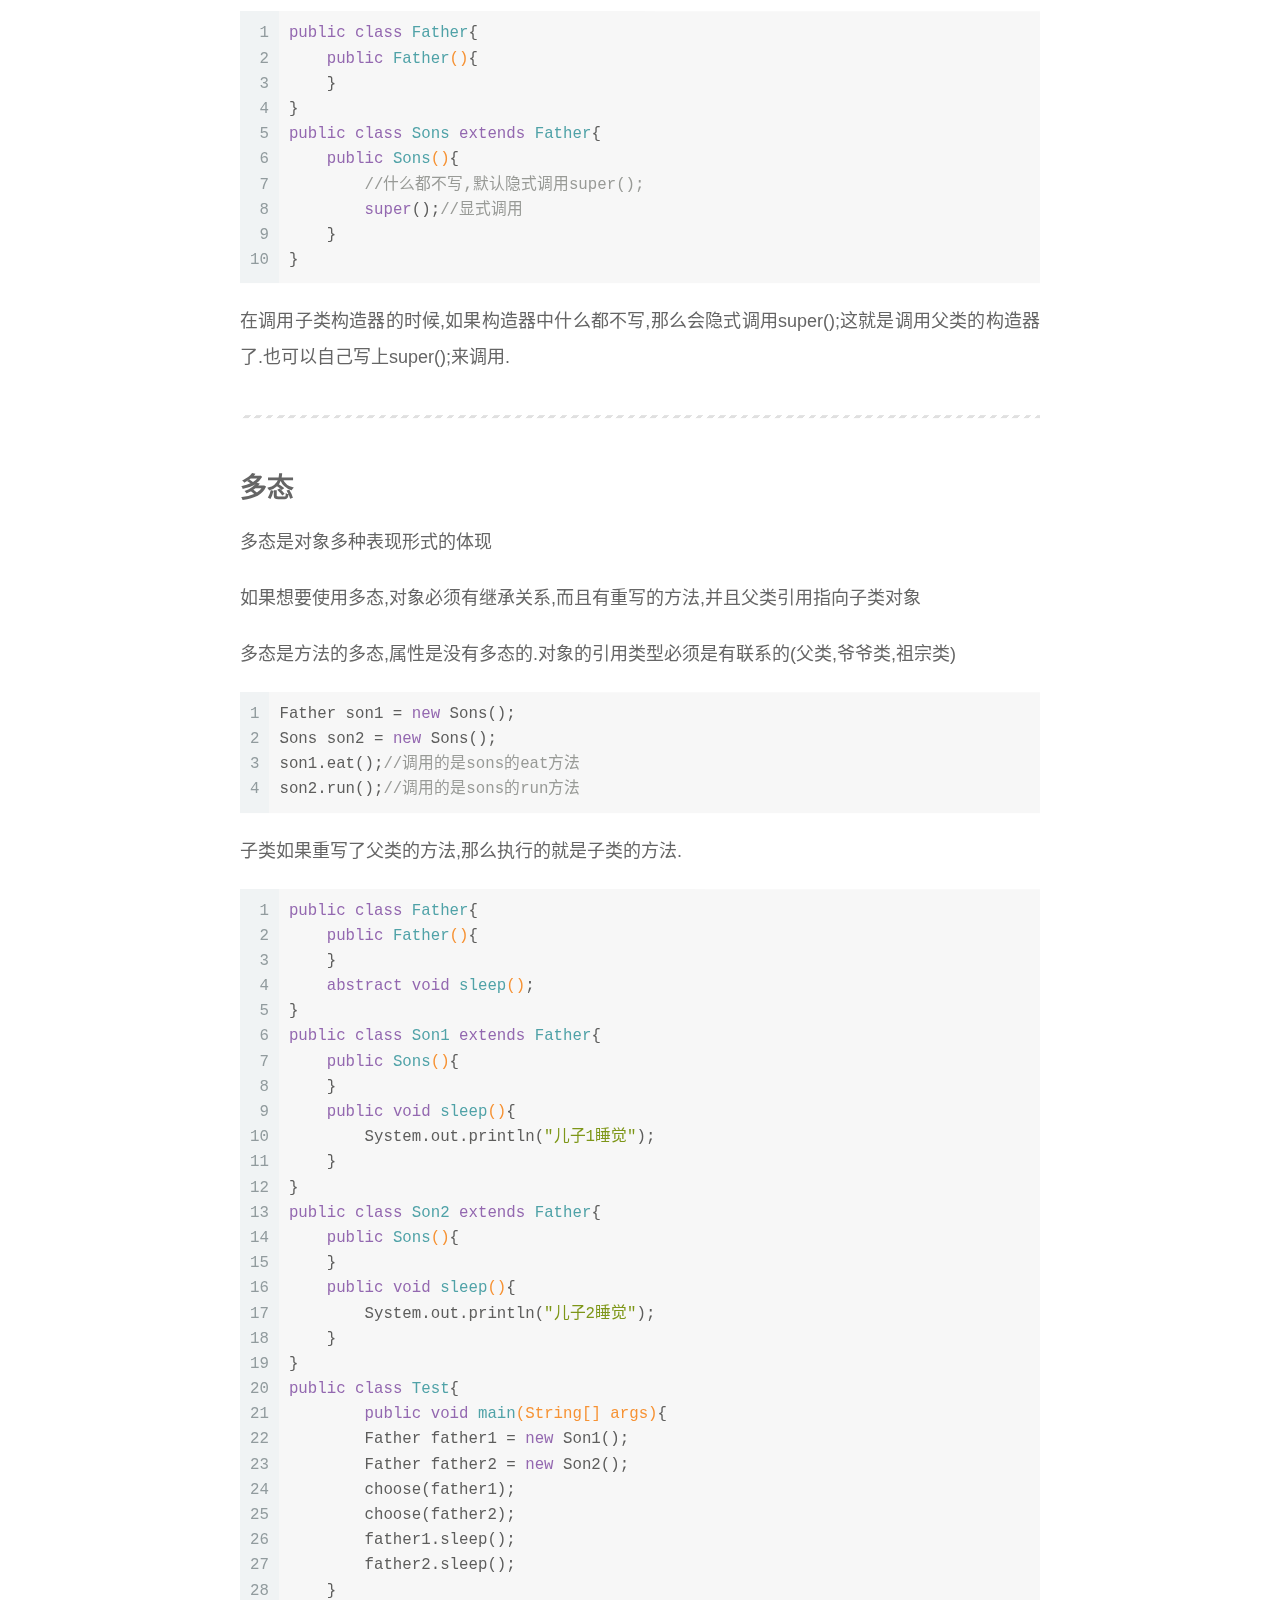
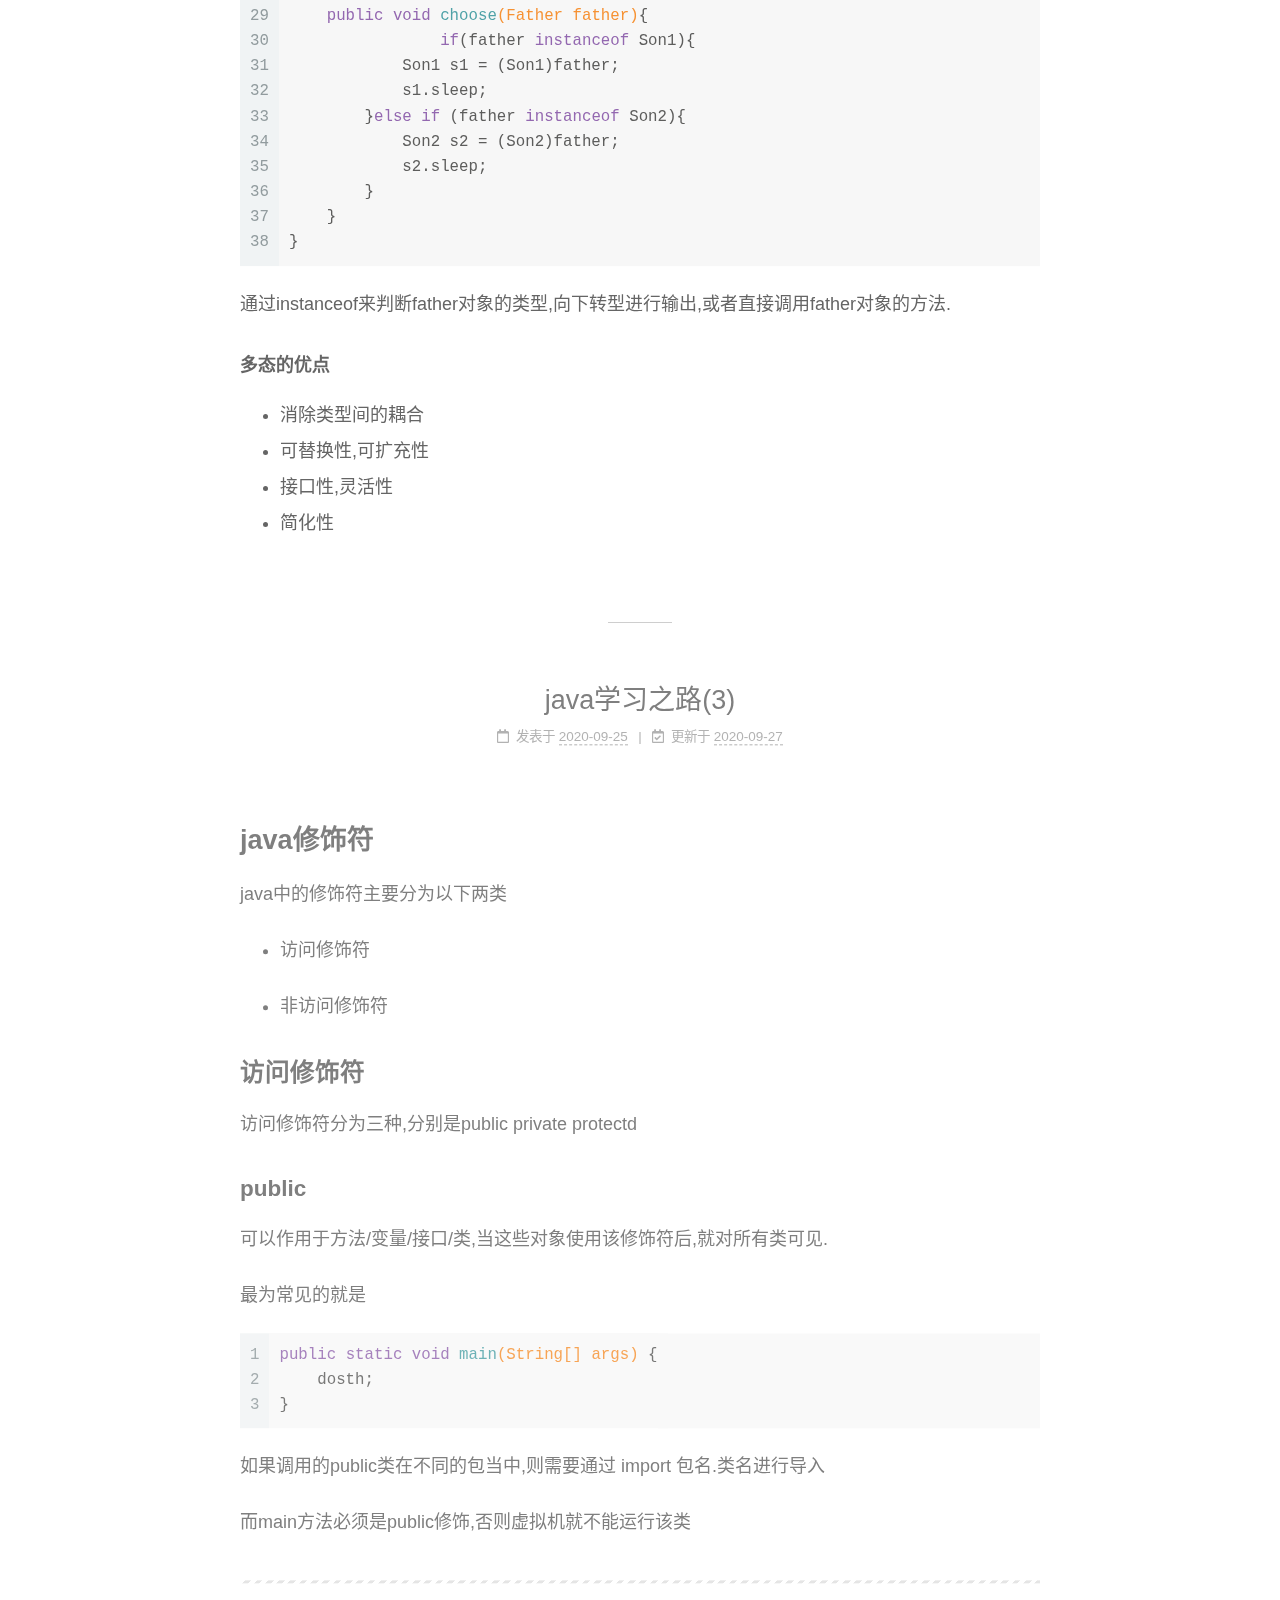
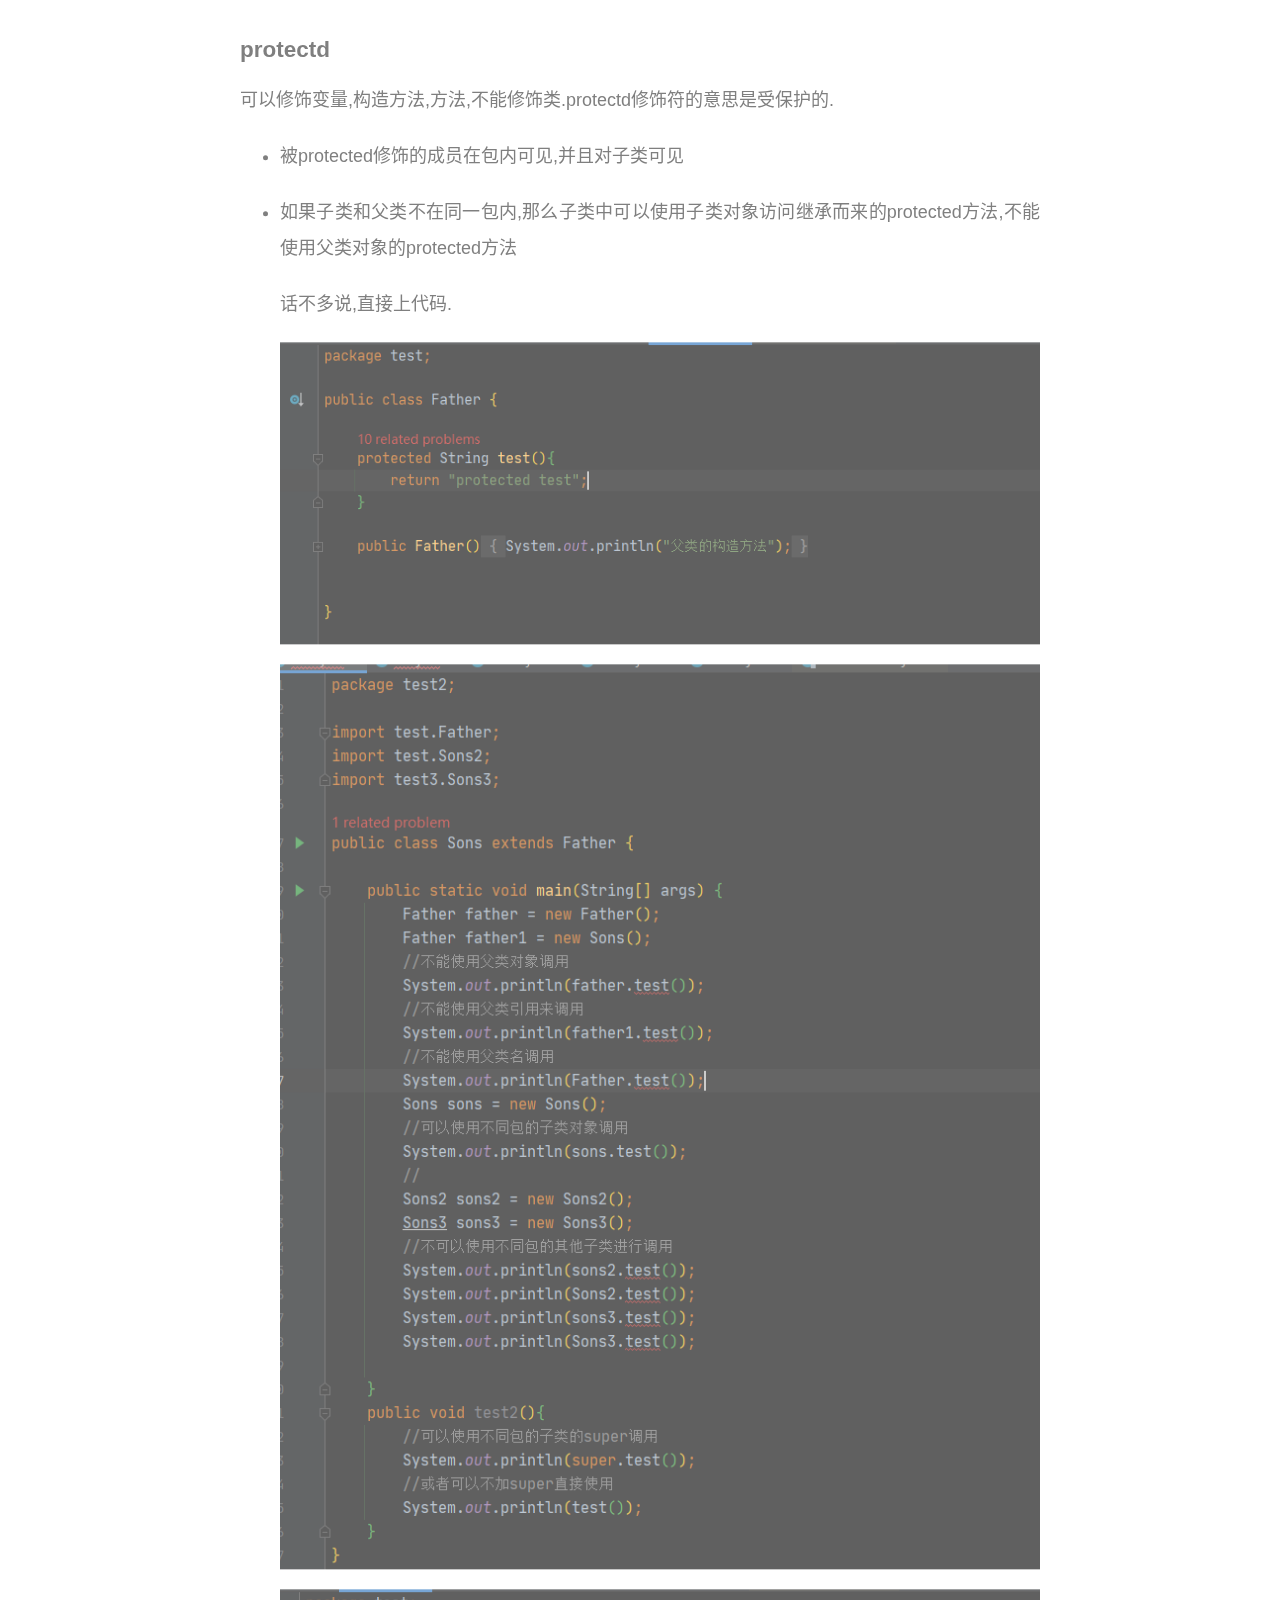
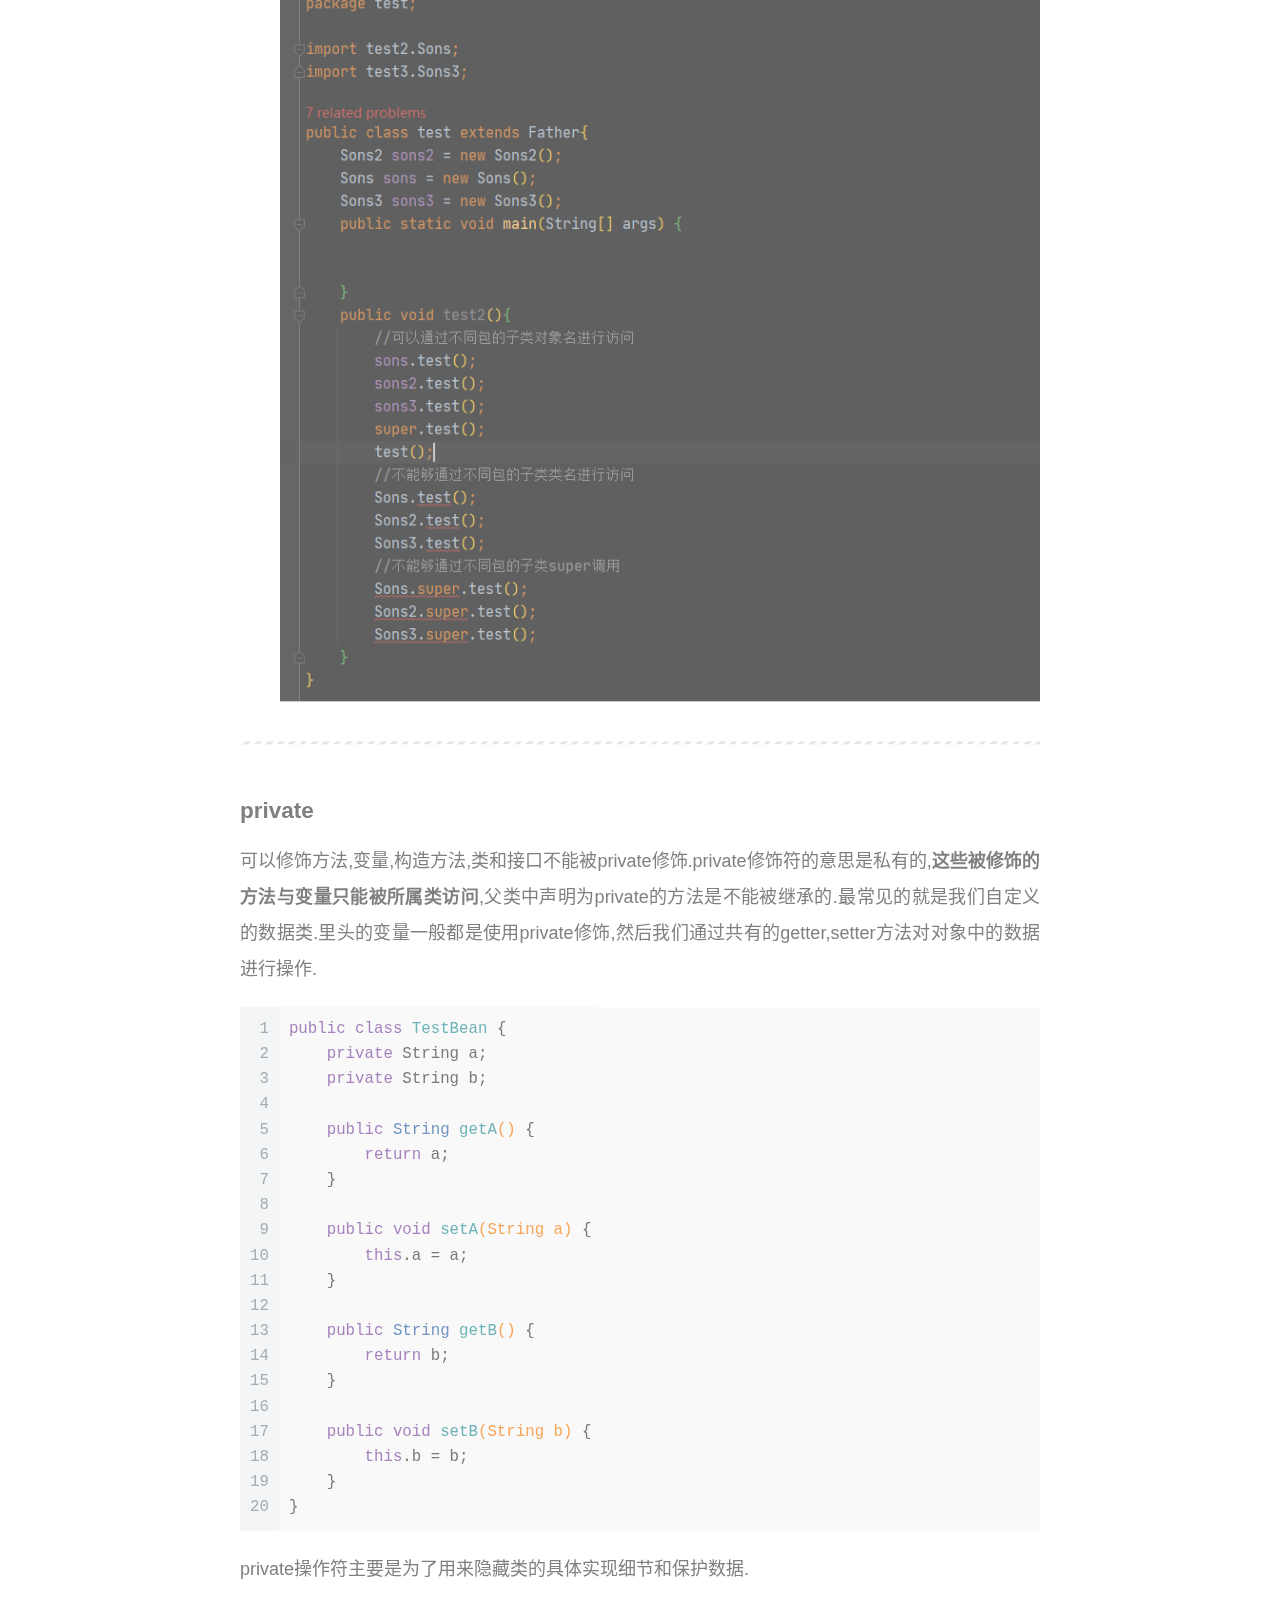
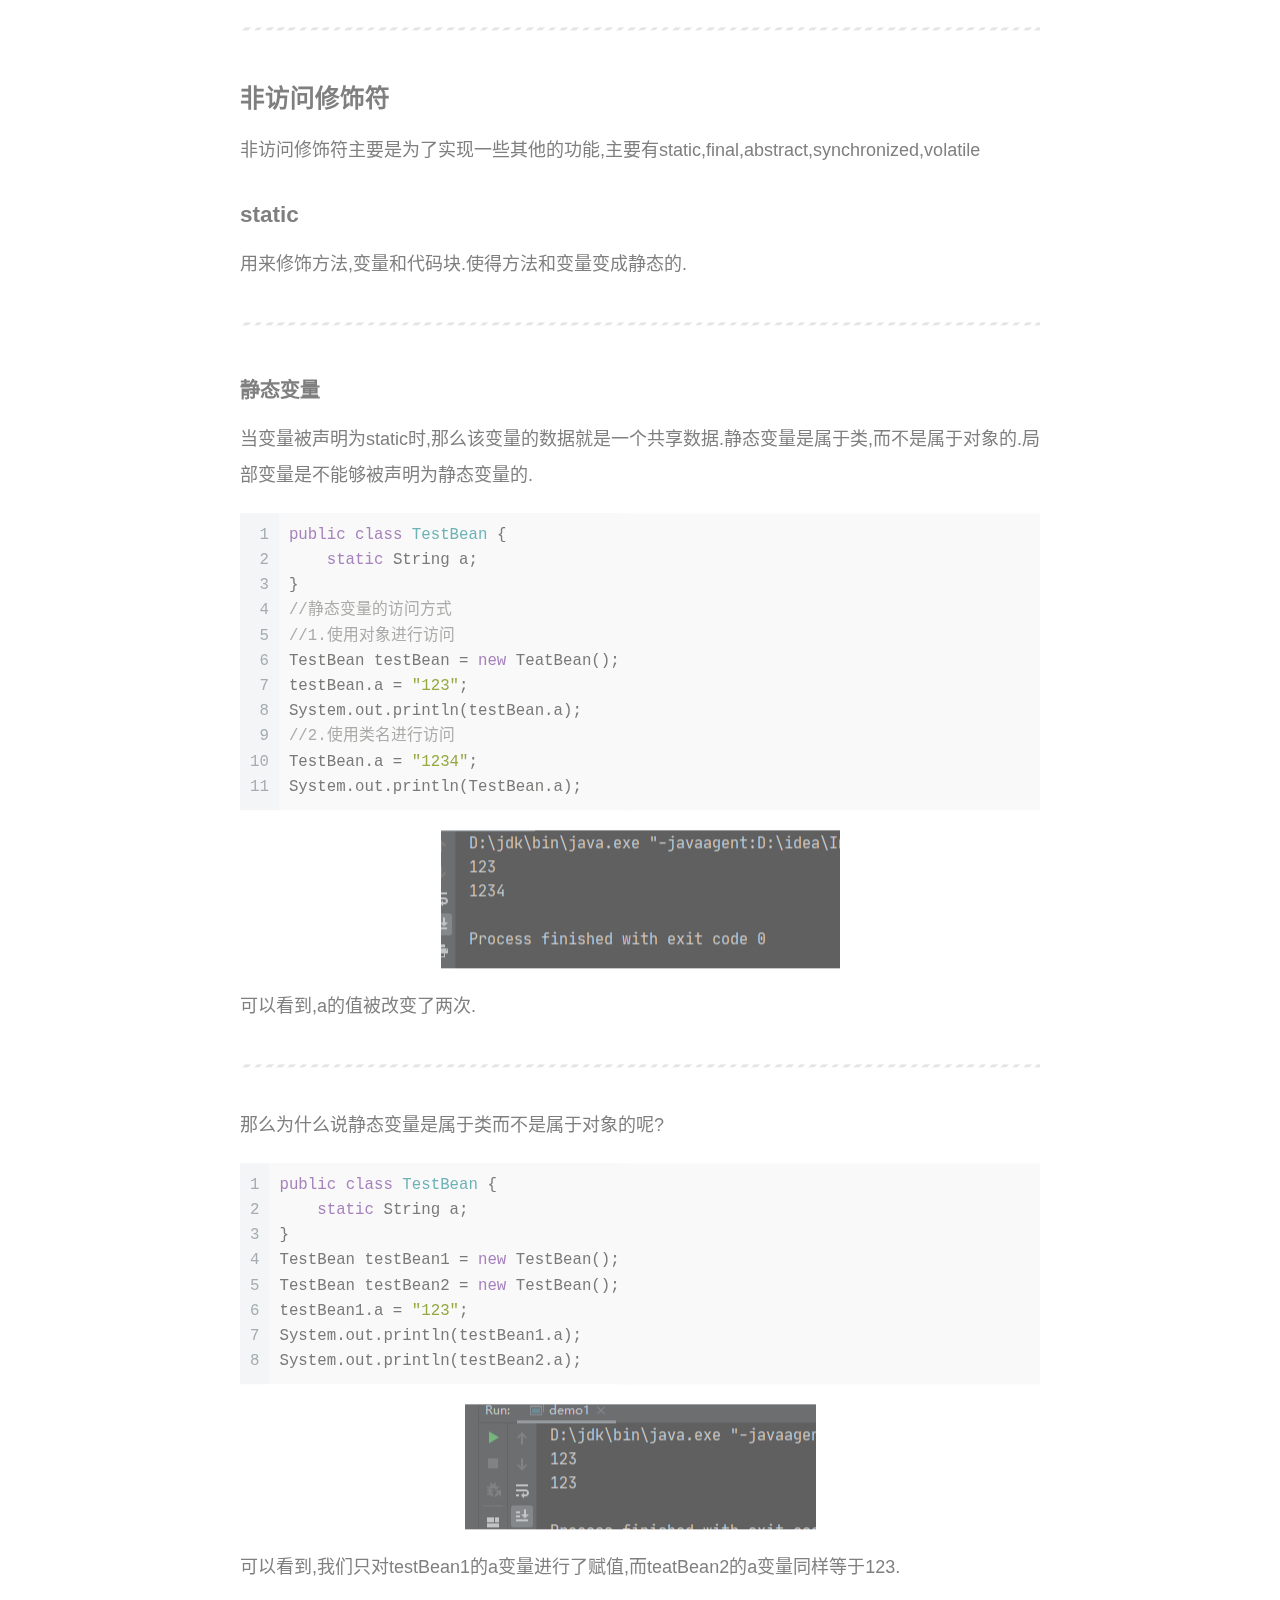
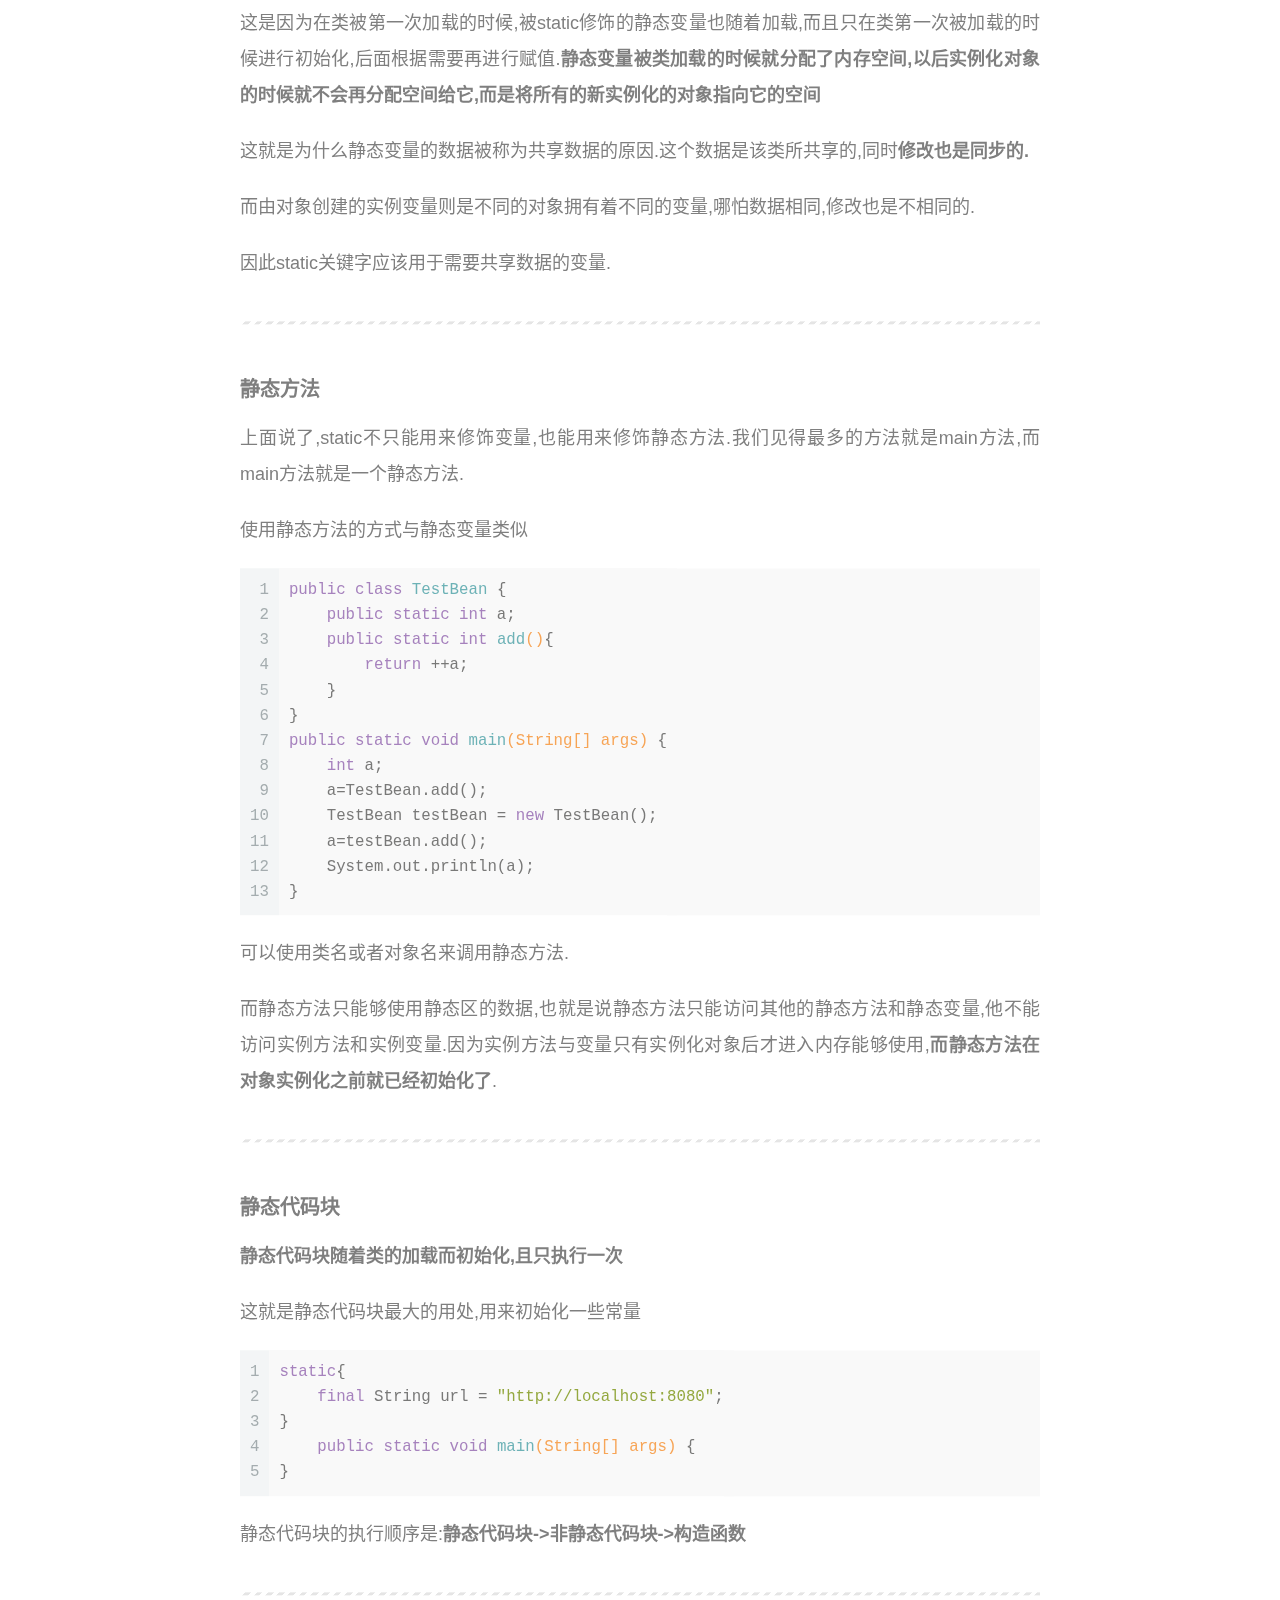
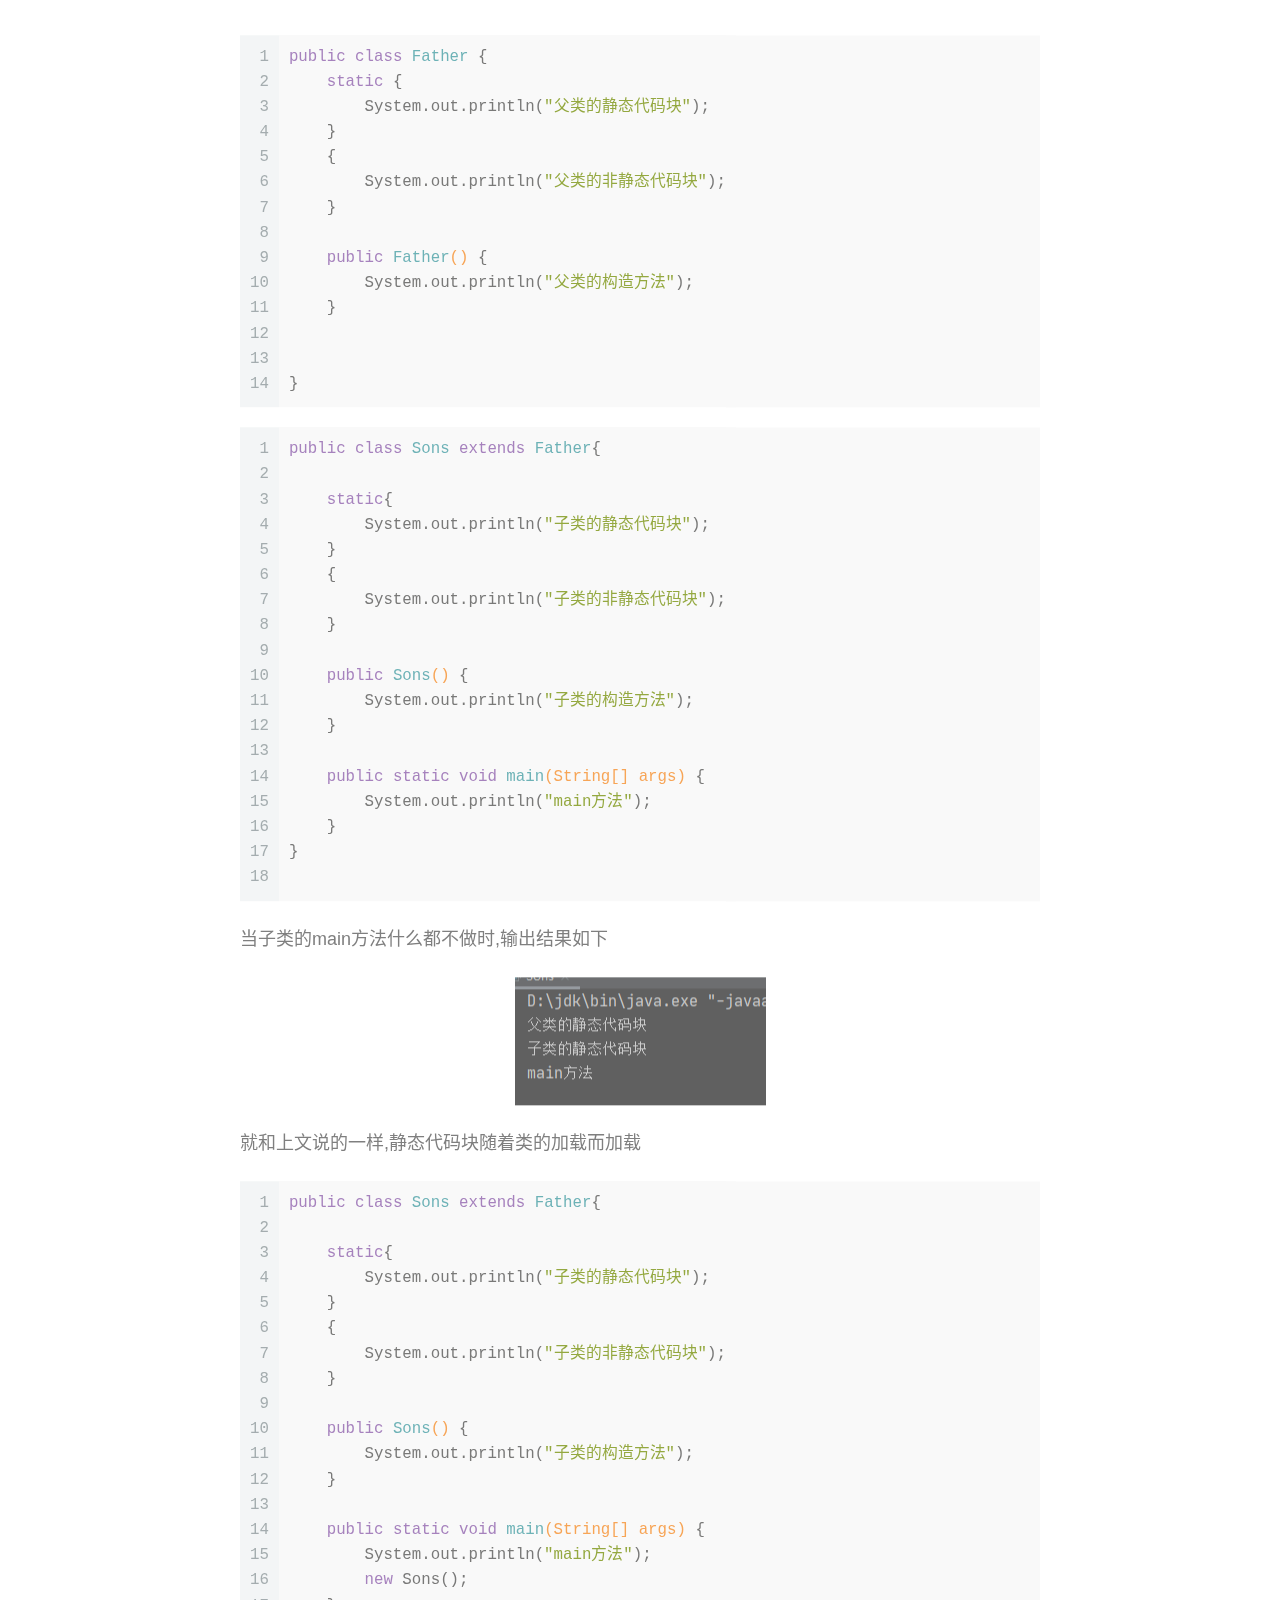
==== commit e6de795a: "Site updated: 2020-10-02 22:52:36" ====
--- a/index.html
+++ b/index.html
@@ -141,6 +141,141 @@
 
           <div class="content index posts-expand">
             
+      
+  
+  
+  <article itemscope itemtype="http://schema.org/Article" class="post-block" lang="zh-CN">
+    <link itemprop="mainEntityOfPage" href="http://example.com/2020/09/30/java%E5%AD%A6%E4%B9%A0%E4%B9%8B%E8%B7%AF-4/">
+
+    <span hidden itemprop="author" itemscope itemtype="http://schema.org/Person">
+      <meta itemprop="image" content="/images/avatar.gif">
+      <meta itemprop="name" content="John Doe">
+      <meta itemprop="description" content="">
+    </span>
+
+    <span hidden itemprop="publisher" itemscope itemtype="http://schema.org/Organization">
+      <meta itemprop="name" content="Hexo">
+    </span>
+      <header class="post-header">
+        <h2 class="post-title" itemprop="name headline">
+          
+            <a href="/2020/09/30/java%E5%AD%A6%E4%B9%A0%E4%B9%8B%E8%B7%AF-4/" class="post-title-link" itemprop="url">java学习之路-4</a>
+        </h2>
+
+        <div class="post-meta">
+            <span class="post-meta-item">
+              <span class="post-meta-item-icon">
+                <i class="far fa-calendar"></i>
+              </span>
+              <span class="post-meta-item-text">发表于</span>
+
+              <time title="创建时间：2020-09-30 13:26:46" itemprop="dateCreated datePublished" datetime="2020-09-30T13:26:46+08:00">2020-09-30</time>
+            </span>
+              <span class="post-meta-item">
+                <span class="post-meta-item-icon">
+                  <i class="far fa-calendar-check"></i>
+                </span>
+                <span class="post-meta-item-text">更新于</span>
+                <time title="修改时间：2020-10-02 22:51:03" itemprop="dateModified" datetime="2020-10-02T22:51:03+08:00">2020-10-02</time>
+              </span>
+
+          
+
+        </div>
+      </header>
+
+    
+    
+    
+    <div class="post-body" itemprop="articleBody">
+
+      
+          <h1 id="面向对象的三大特征"><a href="#面向对象的三大特征" class="headerlink" title="面向对象的三大特征"></a>面向对象的三大特征</h1><p>我们都知道,java是一门面向对象的语言,那么什么是面向对象,面向对象又有什么特点呢?</p>
+<p>面向对象是一种编程思想,与之相对的是面向过程.</p>
+<p>在面向过程编程中,我们需要定义程序的每一步走法,如果需要对程序进行增加操作,那么我们需要对代码进行大量的修改.</p>
+<p>面向对象是将这些需求进行分类,将其抽象成一个一个的类,然后对这些类进行具体的面向过程编程.比较适合用来处理复杂的问题,对于 代码的解耦和多人协作较为友好.<strong>面向对象的本质就是用类的方式组织代码,以对象的方式封装数据</strong></p>
+<p>面向对象最重要的三大特征就是:封装,继承和多态</p>
+<hr>
+<h2 id="封装"><a href="#封装" class="headerlink" title="封装"></a>封装</h2><p>程序设计需要追求<strong>高内聚,低耦合</strong></p>
+<p>内部数据操作细节由类自己完成,不允许外部进行干涉.外部不需要知道我们是怎么进行数据的操作,只需要关心我们给的结果就行.我们只要暴露少量的方法给外部使用就好了.</p>
+<p>最简单的就是我们的实体类.</p>
+<figure class="highlight java"><table><tr><td class="gutter"><pre><span class="line">1</span><br><span class="line">2</span><br><span class="line">3</span><br><span class="line">4</span><br><span class="line">5</span><br><span class="line">6</span><br><span class="line">7</span><br><span class="line">8</span><br><span class="line">9</span><br><span class="line">10</span><br><span class="line">11</span><br></pre></td><td class="code"><pre><span class="line"><span class="keyword">public</span> <span class="class"><span class="keyword">class</span> <span class="title">cat</span> </span>&#123;</span><br><span class="line">    <span class="comment">//名字</span></span><br><span class="line">    <span class="keyword">private</span> String name;</span><br><span class="line">    <span class="comment">//年龄</span></span><br><span class="line">    <span class="keyword">private</span> <span class="keyword">double</span> age;</span><br><span class="line">    <span class="comment">//性别</span></span><br><span class="line">    <span class="keyword">private</span> <span class="keyword">boolean</span> sex;</span><br><span class="line">    <span class="comment">//体重</span></span><br><span class="line">    <span class="keyword">private</span> <span class="keyword">double</span> weight;</span><br><span class="line">&#125;</span><br><span class="line">    </span><br></pre></td></tr></table></figure>
+
+
+
+<p>大家可以发现,我们把类的属性全部定义成私有的了.那么我们该怎么对属性进行操作的?</p>
+<p>idea可以自动生成getter/setter方法,用来对数据进行操作.</p>
+<p>正常情况下,我们都是对属性进行私有,只暴露公有get/set方法给外部.</p>
+<p>封装可以提高程序的安全性,保护我们的数据.同一了接口,提高了可维护性.</p>
+<hr>
+<h2 id="继承"><a href="#继承" class="headerlink" title="继承"></a>继承</h2><p>继承 面向对象编程技术的一块基石,因为他允许创建分等级的对象.</p>
+<p>我们一般将继承于别人的类叫做子类或派生类,被继承的类叫做父类或基类.</p>
+<p>继承就是子类继承父类的特征和行为,使得子类对象拥有父类的方法.</p>
+<p>例如</p>
+<p><img src="/2020/09/30/java%E5%AD%A6%E4%B9%A0%E4%B9%8B%E8%B7%AF-4/1.jpg" alt="1"></p>
+<p>我们将所有的陆地动物,抽象成了一个类,这些陆地动物都用肺呼吸,有腿.猫和狗继承了陆地动物类,因此猫和狗也有了陆地动物的特征,用肺呼吸,有腿.而他们又有着各自的特征,因此他们不是相同的个体.</p>
+<p>但是相信大家也发现了,这种继承其实是有问题的.例如鲸鱼是海洋动物,但他是用肺呼吸的.还有蛇,他是陆地动物,但是他没有腿.因此我们现在学习的继承只是十分初级的继承.这种情况就需要使用到设计模式了,以后再说.</p>
+<h4 id="继承的特点"><a href="#继承的特点" class="headerlink" title="继承的特点"></a>继承的特点</h4><ul>
+<li>子类拥有父类的非私有属性和方法,且子类可以拥有自己的属性和方法,即子类是对父类的拓展</li>
+<li>子类可以使用自己的方式重写父类的方法.</li>
+<li>提高了类之间的耦合性.</li>
+<li>java对类只能进行单继承和多重继承,对接口可以使用多继承.(单继承就是一次只能继承一个类,多重继承是可以有多级继承,如A-&gt;B-&gt;C,多继承就是一次可以继承多个接口)</li>
+</ul>
+<figure class="highlight java"><table><tr><td class="gutter"><pre><span class="line">1</span><br><span class="line">2</span><br><span class="line">3</span><br><span class="line">4</span><br></pre></td><td class="code"><pre><span class="line"><span class="keyword">public</span> <span class="class"><span class="keyword">class</span> <span class="title">Father</span></span>&#123;</span><br><span class="line">&#125;</span><br><span class="line"><span class="keyword">public</span> <span class="class"><span class="keyword">class</span> <span class="title">Sons</span> <span class="keyword">extends</span> <span class="title">Father</span></span>&#123;</span><br><span class="line">&#125;</span><br></pre></td></tr></table></figure>
+
+<p>这样 Sons类就继承了Father类.</p>
+<p>在java中,所有的类都<strong>默认直接或者间接继承Object类</strong></p>
+<figure class="highlight java"><table><tr><td class="gutter"><pre><span class="line">1</span><br><span class="line">2</span><br><span class="line">3</span><br><span class="line">4</span><br><span class="line">5</span><br><span class="line">6</span><br></pre></td><td class="code"><pre><span class="line"><span class="keyword">public</span> <span class="class"><span class="keyword">interface</span> <span class="title">TestInterface1</span></span>&#123;</span><br><span class="line">&#125;</span><br><span class="line">publice <span class="class"><span class="keyword">interface</span> <span class="title">TestInterface1</span></span>&#123;</span><br><span class="line">&#125;</span><br><span class="line">publice <span class="class"><span class="keyword">class</span> <span class="title">test</span> <span class="title">implement</span> <span class="title">TestInterface1</span>,<span class="title">TestInterface2</span></span>&#123;</span><br><span class="line">&#125;</span><br></pre></td></tr></table></figure>
+
+<p>可以通过implement关键字让类继承多个接口,不同的接口中通过逗号隔开</p>
+<hr>
+<h4 id="super和this"><a href="#super和this" class="headerlink" title="super和this"></a>super和this</h4><p>我们可以通过super关键字来访问父类成员,引用当前对象的父类</p>
+<figure class="highlight java"><table><tr><td class="gutter"><pre><span class="line">1</span><br><span class="line">2</span><br><span class="line">3</span><br><span class="line">4</span><br><span class="line">5</span><br><span class="line">6</span><br><span class="line">7</span><br><span class="line">8</span><br><span class="line">9</span><br><span class="line">10</span><br><span class="line">11</span><br><span class="line">12</span><br></pre></td><td class="code"><pre><span class="line"><span class="keyword">public</span> <span class="class"><span class="keyword">class</span> <span class="title">Father</span></span>&#123;</span><br><span class="line">    <span class="keyword">int</span> id;</span><br><span class="line">    <span class="keyword">int</span> age;</span><br><span class="line">&#125;</span><br><span class="line"><span class="keyword">public</span> <span class="class"><span class="keyword">class</span> <span class="title">Sons</span> <span class="keyword">extends</span> <span class="title">Father</span></span>&#123;</span><br><span class="line">    <span class="keyword">private</span> sonid;</span><br><span class="line">    <span class="keyword">private</span> sonage;</span><br><span class="line">    <span class="keyword">super</span>.id;</span><br><span class="line"> 	<span class="keyword">this</span>.sonid;</span><br><span class="line">    <span class="keyword">super</span>.age;</span><br><span class="line">    <span class="keyword">this</span>.sonage;</span><br><span class="line">&#125;</span><br></pre></td></tr></table></figure>
+
+<p>这边通过super调用的就是父类的属性,this调用的就是子类的属性.</p>
+<hr>
+<h4 id="final"><a href="#final" class="headerlink" title="final"></a>final</h4><p>前文说过,final是可以用来修饰类和方法的.当final用来修饰类的时候,这个类就不能继承.用于修饰方法时,这个方法就不能被子类重写</p>
+<hr>
+<h4 id="重写"><a href="#重写" class="headerlink" title="重写"></a>重写</h4><p>这是继承十分重要的一点,子类可以重写父类的方法,将其改成自己的特点.</p>
+<figure class="highlight java"><table><tr><td class="gutter"><pre><span class="line">1</span><br><span class="line">2</span><br><span class="line">3</span><br><span class="line">4</span><br><span class="line">5</span><br><span class="line">6</span><br><span class="line">7</span><br><span class="line">8</span><br><span class="line">9</span><br><span class="line">10</span><br><span class="line">11</span><br></pre></td><td class="code"><pre><span class="line"><span class="keyword">public</span> <span class="class"><span class="keyword">class</span> <span class="title">Father</span></span>&#123;</span><br><span class="line">    <span class="function"><span class="keyword">public</span> <span class="keyword">void</span> <span class="title">name</span><span class="params">()</span></span>&#123;</span><br><span class="line">    	System.out.println(<span class="string">&quot;我是父亲&quot;</span>);</span><br><span class="line">    &#125;</span><br><span class="line">&#125;</span><br><span class="line"><span class="keyword">public</span> <span class="class"><span class="keyword">class</span> <span class="title">Sons</span> <span class="keyword">extends</span> <span class="title">Father</span></span>&#123;</span><br><span class="line">    <span class="meta">@Override</span></span><br><span class="line">    <span class="function"><span class="keyword">public</span> <span class="keyword">void</span> <span class="title">name</span><span class="params">()</span></span>&#123;</span><br><span class="line">    	System.out.println(<span class="string">&quot;我是儿子&quot;</span>);</span><br><span class="line">    &#125;</span><br><span class="line">&#125;</span><br></pre></td></tr></table></figure>
+
+<p>通过加上override注解就可以重写方法了.可以重写方法的逻辑.</p>
+<hr>
+<h4 id="构造器"><a href="#构造器" class="headerlink" title="构造器"></a>构造器</h4><p>子类并不继承父类的构造器,他只是调用父类的构造器.</p>
+<figure class="highlight java"><table><tr><td class="gutter"><pre><span class="line">1</span><br><span class="line">2</span><br><span class="line">3</span><br><span class="line">4</span><br><span class="line">5</span><br><span class="line">6</span><br><span class="line">7</span><br><span class="line">8</span><br><span class="line">9</span><br><span class="line">10</span><br></pre></td><td class="code"><pre><span class="line"><span class="keyword">public</span> <span class="class"><span class="keyword">class</span> <span class="title">Father</span></span>&#123;</span><br><span class="line">    <span class="function"><span class="keyword">public</span> <span class="title">Father</span><span class="params">()</span></span>&#123;</span><br><span class="line">    &#125;</span><br><span class="line">&#125;</span><br><span class="line"><span class="keyword">public</span> <span class="class"><span class="keyword">class</span> <span class="title">Sons</span> <span class="keyword">extends</span> <span class="title">Father</span></span>&#123;</span><br><span class="line">    <span class="function"><span class="keyword">public</span> <span class="title">Sons</span><span class="params">()</span></span>&#123;</span><br><span class="line">        <span class="comment">//什么都不写,默认隐式调用super();</span></span><br><span class="line">        <span class="keyword">super</span>();<span class="comment">//显式调用</span></span><br><span class="line">    &#125;</span><br><span class="line">&#125;</span><br></pre></td></tr></table></figure>
+
+<p>在调用子类构造器的时候,如果构造器中什么都不写,那么会隐式调用super();这就是调用父类的构造器了.也可以自己写上super();来调用.</p>
+<hr>
+<h1 id="多态"><a href="#多态" class="headerlink" title="多态"></a>多态</h1><p>多态是对象多种表现形式的体现</p>
+<p>如果想要使用多态,对象必须有继承关系,而且有重写的方法,并且父类引用指向子类对象</p>
+<p>多态是方法的多态,属性是没有多态的.对象的引用类型必须是有联系的(父类,爷爷类,祖宗类)</p>
+<figure class="highlight java"><table><tr><td class="gutter"><pre><span class="line">1</span><br><span class="line">2</span><br><span class="line">3</span><br><span class="line">4</span><br></pre></td><td class="code"><pre><span class="line">Father son1 = <span class="keyword">new</span> Sons();</span><br><span class="line">Sons son2 = <span class="keyword">new</span> Sons();</span><br><span class="line">son1.eat();<span class="comment">//调用的是sons的eat方法</span></span><br><span class="line">son2.run();<span class="comment">//调用的是sons的run方法</span></span><br></pre></td></tr></table></figure>
+
+<p>子类如果重写了父类的方法,那么执行的就是子类的方法.</p>
+<figure class="highlight java"><table><tr><td class="gutter"><pre><span class="line">1</span><br><span class="line">2</span><br><span class="line">3</span><br><span class="line">4</span><br><span class="line">5</span><br><span class="line">6</span><br><span class="line">7</span><br><span class="line">8</span><br><span class="line">9</span><br><span class="line">10</span><br><span class="line">11</span><br><span class="line">12</span><br><span class="line">13</span><br><span class="line">14</span><br><span class="line">15</span><br><span class="line">16</span><br><span class="line">17</span><br><span class="line">18</span><br><span class="line">19</span><br><span class="line">20</span><br><span class="line">21</span><br><span class="line">22</span><br><span class="line">23</span><br><span class="line">24</span><br><span class="line">25</span><br><span class="line">26</span><br><span class="line">27</span><br><span class="line">28</span><br><span class="line">29</span><br><span class="line">30</span><br><span class="line">31</span><br><span class="line">32</span><br><span class="line">33</span><br><span class="line">34</span><br><span class="line">35</span><br><span class="line">36</span><br><span class="line">37</span><br><span class="line">38</span><br></pre></td><td class="code"><pre><span class="line"><span class="keyword">public</span> <span class="class"><span class="keyword">class</span> <span class="title">Father</span></span>&#123;</span><br><span class="line">    <span class="function"><span class="keyword">public</span> <span class="title">Father</span><span class="params">()</span></span>&#123;</span><br><span class="line">    &#125;</span><br><span class="line">    <span class="function"><span class="keyword">abstract</span> <span class="keyword">void</span> <span class="title">sleep</span><span class="params">()</span></span>;</span><br><span class="line">&#125;</span><br><span class="line"><span class="keyword">public</span> <span class="class"><span class="keyword">class</span> <span class="title">Son1</span> <span class="keyword">extends</span> <span class="title">Father</span></span>&#123;</span><br><span class="line">    <span class="function"><span class="keyword">public</span> <span class="title">Sons</span><span class="params">()</span></span>&#123;</span><br><span class="line">    &#125;</span><br><span class="line">    <span class="function"><span class="keyword">public</span> <span class="keyword">void</span> <span class="title">sleep</span><span class="params">()</span></span>&#123;</span><br><span class="line">        System.out.println(<span class="string">&quot;儿子1睡觉&quot;</span>);</span><br><span class="line">    &#125;</span><br><span class="line">&#125;</span><br><span class="line"><span class="keyword">public</span> <span class="class"><span class="keyword">class</span> <span class="title">Son2</span> <span class="keyword">extends</span> <span class="title">Father</span></span>&#123;</span><br><span class="line">    <span class="function"><span class="keyword">public</span> <span class="title">Sons</span><span class="params">()</span></span>&#123;</span><br><span class="line">    &#125;</span><br><span class="line">    <span class="function"><span class="keyword">public</span> <span class="keyword">void</span> <span class="title">sleep</span><span class="params">()</span></span>&#123;</span><br><span class="line">        System.out.println(<span class="string">&quot;儿子2睡觉&quot;</span>);</span><br><span class="line">    &#125;</span><br><span class="line">&#125;</span><br><span class="line"><span class="keyword">public</span> <span class="class"><span class="keyword">class</span> <span class="title">Test</span></span>&#123;</span><br><span class="line">	<span class="function"><span class="keyword">public</span> <span class="keyword">void</span> <span class="title">main</span><span class="params">(String[] args)</span></span>&#123;</span><br><span class="line">        Father father1 = <span class="keyword">new</span> Son1();</span><br><span class="line">        Father father2 = <span class="keyword">new</span> Son2();</span><br><span class="line">        choose(father1);</span><br><span class="line">        choose(father2);</span><br><span class="line">        father1.sleep();</span><br><span class="line">        father2.sleep();</span><br><span class="line">    &#125;</span><br><span class="line">    <span class="function"><span class="keyword">public</span> <span class="keyword">void</span> <span class="title">choose</span><span class="params">(Father father)</span></span>&#123;</span><br><span class="line">		<span class="keyword">if</span>(father <span class="keyword">instanceof</span> Son1)&#123;</span><br><span class="line">            Son1 s1 = (Son1)father;</span><br><span class="line">            s1.sleep;</span><br><span class="line">        &#125;<span class="keyword">else</span> <span class="keyword">if</span> (father <span class="keyword">instanceof</span> Son2)&#123;</span><br><span class="line">            Son2 s2 = (Son2)father;</span><br><span class="line">            s2.sleep;</span><br><span class="line">        &#125;</span><br><span class="line">    &#125;</span><br><span class="line">&#125;</span><br></pre></td></tr></table></figure>
+
+<p>通过instanceof来判断father对象的类型,向下转型进行输出,或者直接调用father对象的方法.</p>
+<h5 id="多态的优点"><a href="#多态的优点" class="headerlink" title="多态的优点"></a>多态的优点</h5><ul>
+<li>消除类型间的耦合</li>
+<li>可替换性,可扩充性</li>
+<li>接口性,灵活性</li>
+<li>简化性</li>
+</ul>
+
+      
+    </div>
+
+    
+    
+    
+      <footer class="post-footer">
+        <div class="post-eof"></div>
+      </footer>
+  </article>
+  
+  
+  
+
       
   
   
@@ -788,7 +923,7 @@
       <div class="site-state-item site-state-posts">
           <a href="/archives/">
         
-          <span class="site-state-item-count">4</span>
+          <span class="site-state-item-count">5</span>
           <span class="site-state-item-name">日志</span>
         </a>
       </div>
--- a/css/main.css
+++ b/css/main.css
@@ -1168,7 +1168,7 @@
 }
 .links-of-author a::before,
 .links-of-author span.exturl::before {
-  background: #ffc9b6;
+  background: #ffb858;
   border-radius: 50%;
   content: ' ';
   display: inline-block;
